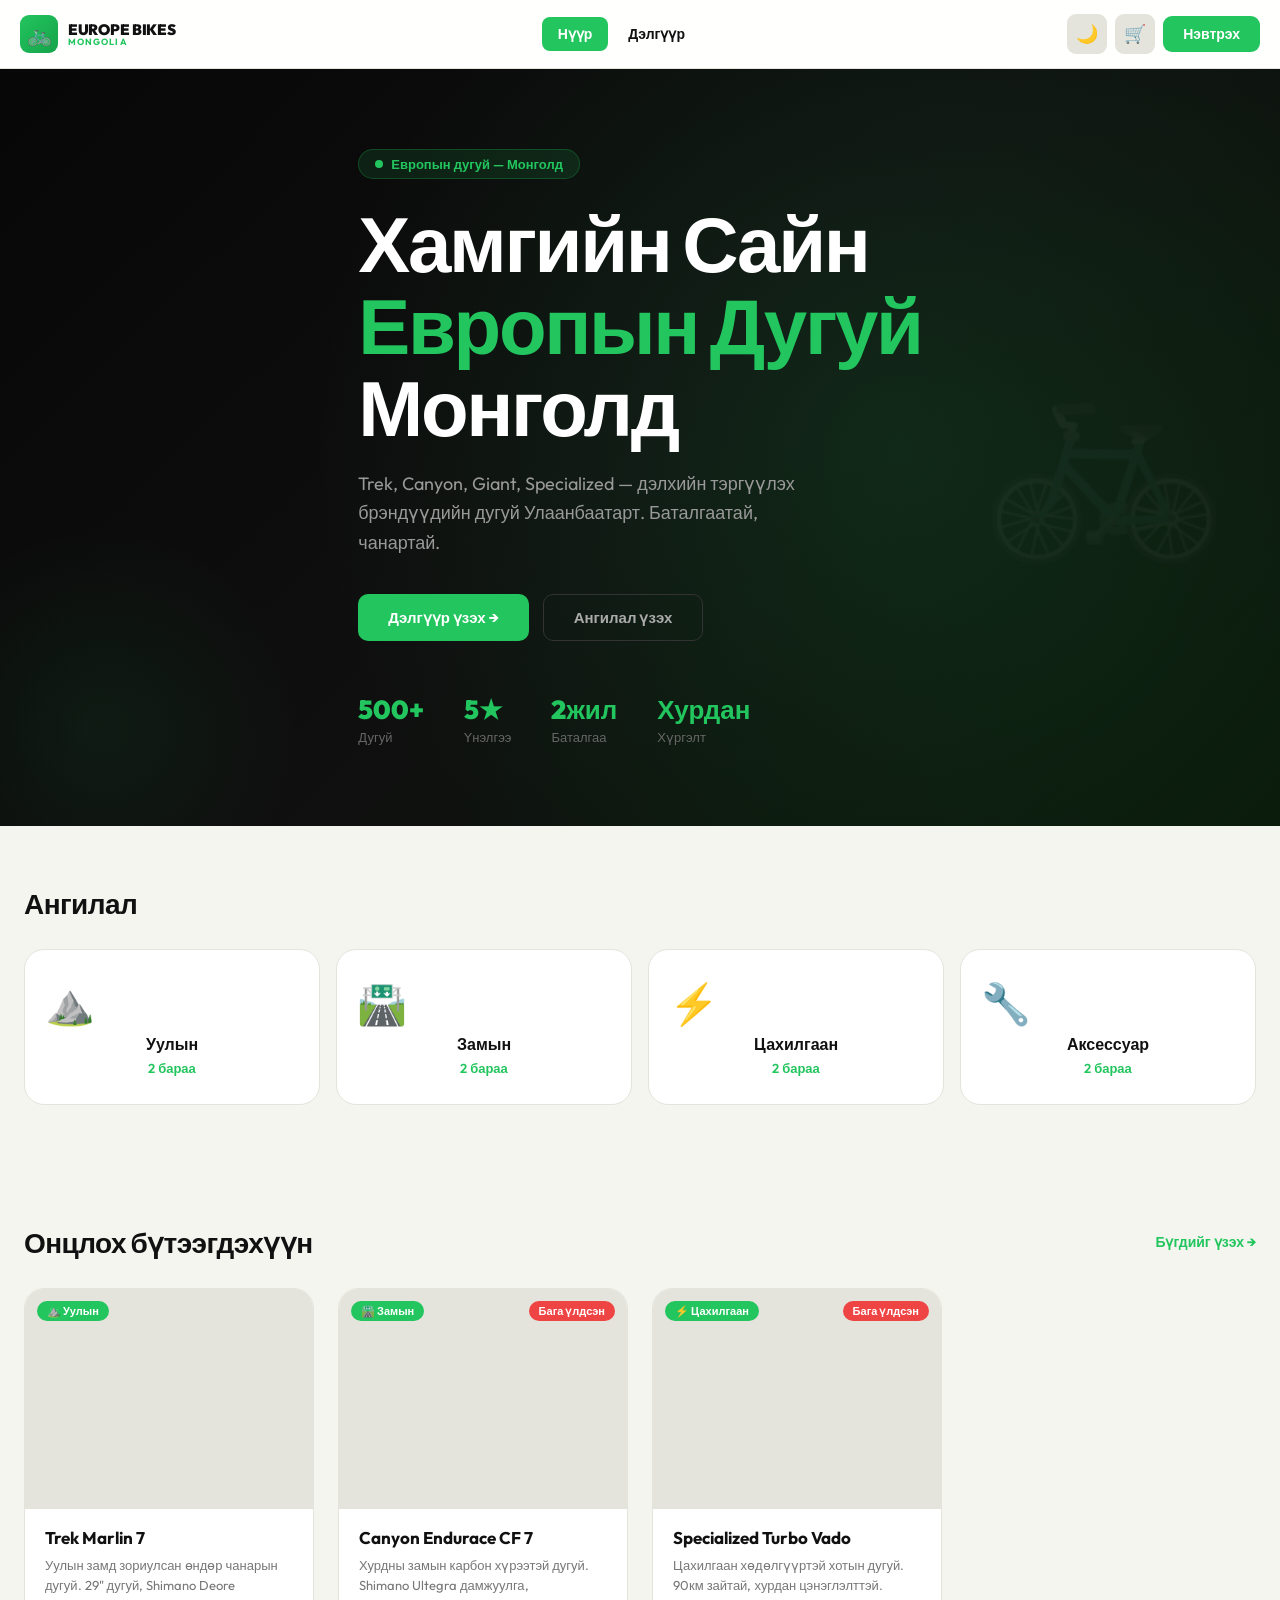
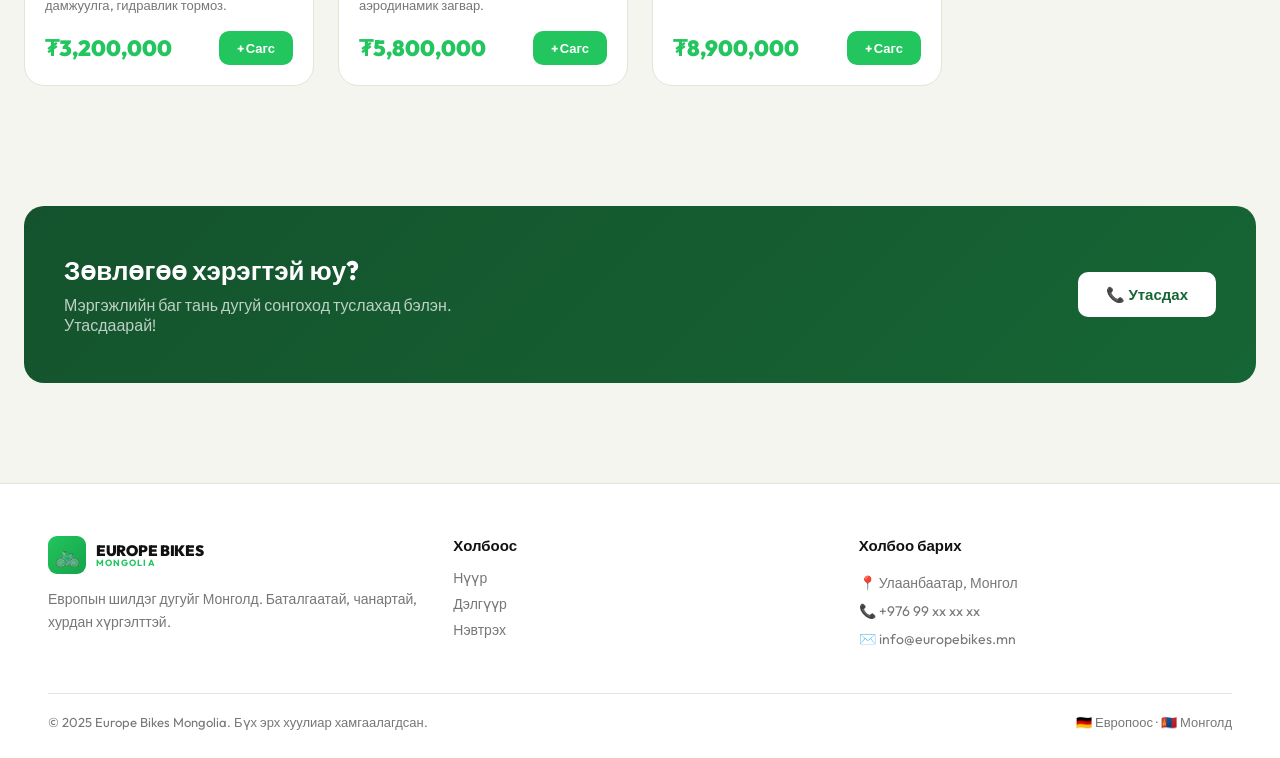
==== index.html @ f811ed90 "Update print statement from 'Hello' to 'Goodbye'" ====
<!DOCTYPE html>
<html lang="mn">
<head>
<meta charset="UTF-8"/>
<meta name="viewport" content="width=device-width,initial-scale=1.0"/>
<title>Europe Bikes Mongolia</title>
<link href="https://fonts.googleapis.com/css2?family=Outfit:wght@300;400;500;600;700;800;900&display=swap" rel="stylesheet"/>
<style>
*,*::before,*::after{box-sizing:border-box;margin:0;padding:0}
:root{--accent:#22c55e;--accent-dark:#16a34a;--accent-light:rgba(34,197,94,0.12);--danger:#ef4444;--warning:#f59e0b;--radius:12px;--radius-lg:20px;--shadow:0 4px 24px rgba(0,0,0,0.08);--shadow-lg:0 16px 48px rgba(0,0,0,0.14);--tr:0.25s ease}
body.light{--bg:#f5f5f0;--bg2:#ffffff;--border:#e4e4dc;--text:#111111;--muted:#777777;--nav:rgba(255,255,255,0.92)}
body.dark{--bg:#0a0a0a;--bg2:#141414;--border:#222222;--text:#f0f0f0;--muted:#666666;--nav:rgba(14,14,14,0.92)}
body{font-family:'Outfit','Segoe UI',sans-serif;background:var(--bg);color:var(--text);transition:background var(--tr),color var(--tr);min-height:100vh}
::-webkit-scrollbar{width:6px}::-webkit-scrollbar-thumb{background:var(--accent);border-radius:3px}
/* NOTIFICATION */
.notif{position:fixed;top:24px;right:24px;z-index:9999;padding:14px 24px;border-radius:10px;font-weight:600;font-size:15px;box-shadow:var(--shadow-lg);color:#fff;max-width:340px;animation:slideIn .3s ease}
.notif.ok{background:var(--accent)}.notif.err{background:var(--danger)}
.hidden{display:none!important}
@keyframes slideIn{from{transform:translateX(60px);opacity:0}to{transform:translateX(0);opacity:1}}
/* NAV */
nav{position:sticky;top:0;z-index:1000;background:var(--nav);border-bottom:1px solid var(--border);backdrop-filter:blur(12px)}
.nav-in{max-width:1280px;margin:0 auto;padding:0 20px;height:68px;display:flex;align-items:center;justify-content:space-between;gap:16px}
.logo{display:flex;align-items:center;gap:10px;cursor:pointer}
.logo-ic{width:38px;height:38px;background:linear-gradient(135deg,var(--accent),var(--accent-dark));border-radius:9px;font-size:20px;display:flex;align-items:center;justify-content:center}
.logo-tx{display:flex;flex-direction:column;line-height:1}
.logo-m{font-weight:900;font-size:15px;letter-spacing:-.02em}
.logo-s{font-size:9px;color:var(--accent);font-weight:700;letter-spacing:.12em}
.nav-links{display:flex;gap:4px}
.nbtn{padding:8px 16px;border-radius:8px;border:none;background:transparent;color:var(--text);font-weight:600;font-size:14px;cursor:pointer;transition:all var(--tr);font-family:inherit}
.nbtn:hover,.nbtn.on{background:var(--accent);color:#fff}
.nav-act{display:flex;align-items:center;gap:8px}
.ibtn{width:40px;height:40px;border-radius:9px;border:none;background:var(--border);cursor:pointer;font-size:18px;display:flex;align-items:center;justify-content:center;position:relative;transition:background var(--tr)}
.ibtn:hover{background:var(--accent-light)}
.cbadge{position:absolute;top:-5px;right:-5px;background:var(--accent);color:#fff;font-size:10px;font-weight:800;width:19px;height:19px;border-radius:50%;display:flex;align-items:center;justify-content:center}
.abtn{padding:9px 20px;border-radius:9px;border:none;background:var(--accent);color:#fff;font-weight:700;font-size:14px;cursor:pointer;transition:background var(--tr);font-family:inherit}
.abtn:hover{background:var(--accent-dark)}
.abtn.out{background:transparent;border:2px solid var(--accent);color:var(--accent)}
.abtn.out:hover{background:var(--accent);color:#fff}
.hbg{display:none;width:40px;height:40px;border-radius:9px;border:none;background:var(--border);font-size:20px;cursor:pointer;align-items:center;justify-content:center}
.mmenu{padding:12px 16px;border-top:1px solid var(--border);display:flex;flex-direction:column;gap:8px;background:var(--nav)}
.mmenu button{padding:13px 16px;border-radius:10px;border:none;background:var(--border);color:var(--text);font-weight:600;font-size:15px;cursor:pointer;text-align:left;font-family:inherit;transition:background var(--tr)}
.mmenu button:hover{background:var(--accent);color:#fff}
/* PAGES */
.page{display:none;animation:fadeUp .3s ease}.page.on{display:block}
@keyframes fadeUp{from{opacity:0;transform:translateY(8px)}to{opacity:1;transform:translateY(0)}}
/* HERO */
.hero{background:linear-gradient(135deg,#070707 0%,#0f0f0f 50%,#0a1a0a 100%);min-height:580px;display:flex;align-items:center;position:relative;overflow:hidden}
.hero-bg{position:absolute;inset:0;background:radial-gradient(circle at 70% 50%,rgba(34,197,94,.13) 0%,transparent 60%)}
.hero-glow{position:absolute;bottom:-100px;left:-100px;width:400px;height:400px;background:radial-gradient(circle,rgba(34,197,94,.08) 0%,transparent 70%);border-radius:50%}
.hero-bike{position:absolute;right:4%;top:50%;transform:translateY(-50%);font-size:200px;opacity:.05;user-select:none;pointer-events:none}
.hero-ct{max-width:1280px;margin:0 auto;padding:80px 24px;position:relative;z-index:1}
.hero-badge{display:inline-flex;align-items:center;gap:8px;background:rgba(34,197,94,.12);border:1px solid rgba(34,197,94,.25);border-radius:30px;padding:6px 16px;margin-bottom:24px;color:var(--accent);font-size:13px;font-weight:600}
.pdot{width:8px;height:8px;background:var(--accent);border-radius:50%;animation:pulse 2s infinite}
@keyframes pulse{0%,100%{opacity:1;transform:scale(1)}50%{opacity:.5;transform:scale(1.2)}}
.hero-h1{font-size:clamp(36px,7vw,78px);font-weight:900;color:#fff;line-height:1.05;margin-bottom:20px;letter-spacing:-.03em}
.ac{color:var(--accent)}
.hero-p{color:#999;font-size:18px;max-width:480px;margin-bottom:36px;line-height:1.65}
.hero-btns{display:flex;gap:14px;flex-wrap:wrap;margin-bottom:52px}
.hero-stats{display:flex;gap:40px;flex-wrap:wrap}
.st-n{display:block;color:var(--accent);font-size:26px;font-weight:900}
.st-l{color:#666;font-size:13px}
/* BUTTONS */
.btn{background:var(--accent);color:#fff;padding:13px 30px;border-radius:10px;border:none;font-weight:700;font-size:15px;cursor:pointer;transition:background var(--tr),transform .1s;font-family:inherit}
.btn:hover{background:var(--accent-dark);transform:scale(1.02)}
.btn-g{background:transparent;color:#aaa;padding:13px 30px;border-radius:10px;border:1px solid #333;font-weight:700;font-size:15px;cursor:pointer;transition:all var(--tr);font-family:inherit}
.btn-g:hover{border-color:var(--accent);color:var(--accent)}
.btn-w{background:#fff;color:#166534;padding:13px 28px;border-radius:10px;border:none;font-weight:700;font-size:15px;cursor:pointer;font-family:inherit}
.btn-o{background:transparent;color:var(--accent);padding:11px 24px;border-radius:10px;border:2px solid var(--accent);font-weight:700;font-size:14px;cursor:pointer;font-family:inherit;transition:all var(--tr)}
.btn-o:hover{background:var(--accent);color:#fff}
.btn-d{background:rgba(239,68,68,.1);color:var(--danger);padding:9px 16px;border-radius:8px;border:1px solid rgba(239,68,68,.3);font-weight:600;font-size:13px;cursor:pointer;font-family:inherit}
.btn-e{background:rgba(59,130,246,.1);color:#3b82f6;padding:9px 16px;border-radius:8px;border:1px solid rgba(59,130,246,.3);font-weight:600;font-size:13px;cursor:pointer;font-family:inherit}
.fw{width:100%}
.lbtn{background:none;border:none;color:var(--accent);font-weight:700;font-size:14px;cursor:pointer;font-family:inherit}
.back{background:none;border:none;color:var(--muted);font-size:14px;cursor:pointer;font-family:inherit;font-weight:500;margin-bottom:28px;display:flex;align-items:center;gap:6px}
.back:hover{color:var(--accent)}
/* LAYOUT */
.con{max-width:1280px;margin:0 auto;padding:0 24px}
.sec{padding:60px 0}
.sh{display:flex;align-items:center;justify-content:space-between;margin-bottom:28px}
.h2{font-size:28px;font-weight:800;letter-spacing:-.02em;margin-bottom:28px}
.ptitle{font-size:32px;font-weight:900;letter-spacing:-.02em;margin-bottom:6px}
.psub{color:var(--muted);margin-bottom:28px}
/* CATEGORY CARDS */
.cgrid{display:grid;grid-template-columns:repeat(auto-fit,minmax(170px,1fr));gap:16px}
.ccard{background:var(--bg2);border:1px solid var(--border);border-radius:var(--radius-lg);padding:28px 20px;text-align:center;cursor:pointer;transition:transform var(--tr),box-shadow var(--tr),border-color var(--tr);display:flex;flex-direction:column;gap:6px}
.ccard:hover{transform:translateY(-4px);box-shadow:var(--shadow-lg);border-color:var(--accent)}
.cic{font-size:40px}.cnm{font-weight:700;font-size:16px}.cct{color:var(--accent);font-size:13px;font-weight:600}
/* PRODUCT CARDS */
.pgrid{display:grid;grid-template-columns:repeat(auto-fill,minmax(280px,1fr));gap:24px}
.pcard{background:var(--bg2);border:1px solid var(--border);border-radius:var(--radius-lg);overflow:hidden;display:flex;flex-direction:column;transition:transform var(--tr),box-shadow var(--tr)}
.pcard:hover{transform:translateY(-4px);box-shadow:var(--shadow-lg)}
.pimg{position:relative;cursor:pointer}
.pimg img{width:100%;height:220px;object-fit:cover;display:block;background:var(--border)}
.ptag{position:absolute;top:12px;left:12px;background:var(--accent);color:#fff;padding:3px 10px;border-radius:20px;font-size:11px;font-weight:700}
.ptag-l{position:absolute;top:12px;right:12px;background:var(--danger);color:#fff;padding:3px 10px;border-radius:20px;font-size:11px;font-weight:700}
.pbody{padding:18px 20px 20px;flex:1;display:flex;flex-direction:column}
.pname{font-weight:700;font-size:17px;margin-bottom:6px;cursor:pointer;line-height:1.3}
.pname:hover{color:var(--accent)}
.pdesc{color:var(--muted);font-size:13px;line-height:1.55;flex:1;margin-bottom:16px}
.pfoot{display:flex;align-items:center;justify-content:space-between}
.pprice{font-size:22px;font-weight:900;color:var(--accent)}
/* ADMIN CARDS */
.acard{background:var(--bg2);border:1px solid var(--border);border-radius:var(--radius);overflow:hidden}
.acard img{width:100%;height:160px;object-fit:cover;background:var(--border)}
.acb{padding:14px 16px}
.acn{font-weight:700;margin-bottom:4px}
.acp{color:var(--accent);font-weight:800;font-size:18px;margin-bottom:6px}
.acs{font-size:13px;color:var(--muted);margin-bottom:14px}
.aca{display:flex;gap:8px}
/* PRODUCT DETAIL */
.pdetail{display:grid;grid-template-columns:1fr 1fr;gap:48px;align-items:start}
.pdi{width:100%;border-radius:var(--radius-lg);object-fit:cover;max-height:460px}
.pdt{display:inline-block;background:var(--accent);color:#fff;padding:3px 12px;border-radius:20px;font-size:12px;font-weight:700;margin-bottom:14px}
.pdh{font-size:34px;font-weight:900;letter-spacing:-.025em;line-height:1.1;margin-bottom:14px}
.pdd{color:var(--muted);line-height:1.7;font-size:16px;margin-bottom:24px}
.pdp{font-size:42px;font-weight:900;color:var(--accent);margin-bottom:24px}
.pmeta{background:var(--bg2);border:1px solid var(--border);border-radius:var(--radius);padding:16px;margin-bottom:24px}
.pmr{display:flex;justify-content:space-between;padding:6px 0;font-size:14px}
.pmr:not(:last-child){border-bottom:1px solid var(--border)}
.qctrl{display:flex;align-items:center;border:1px solid var(--border);background:var(--bg2);border-radius:10px;overflow:hidden}
.qbtn{width:44px;height:44px;border:none;background:transparent;color:var(--text);font-size:20px;font-weight:700;cursor:pointer;font-family:inherit}
.qbtn:hover{background:var(--accent-light)}
.qval{width:48px;text-align:center;font-weight:700;font-size:16px}
.dact{display:flex;gap:12px;align-items:center;margin-bottom:20px}
.dbadge{display:flex;gap:14px;flex-wrap:wrap;font-size:13px;color:var(--muted)}
/* SHOP FILTERS */
.sfilt{display:flex;flex-wrap:wrap;gap:12px;margin-bottom:28px;align-items:center}
.sbox{display:flex;align-items:center;gap:10px;background:var(--bg2);border:1px solid var(--border);border-radius:10px;padding:11px 16px;flex:1;min-width:220px}
.sbox input{border:none;outline:none;background:transparent;color:var(--text);font-size:15px;width:100%;font-family:inherit}
.cfilt{display:flex;gap:8px;flex-wrap:wrap}
.fbtn{padding:9px 16px;border-radius:10px;border:1px solid var(--border);background:var(--bg2);color:var(--text);font-weight:600;font-size:13px;cursor:pointer;transition:all var(--tr);white-space:nowrap;font-family:inherit}
.fbtn:hover,.fbtn.on{background:var(--accent);color:#fff;border-color:var(--accent)}
/* CART */
.clayout{display:grid;grid-template-columns:1fr 320px;gap:32px;align-items:start}
.citems{display:flex;flex-direction:column;gap:16px}
.citem{background:var(--bg2);border:1px solid var(--border);border-radius:var(--radius);padding:18px 20px;display:flex;align-items:center;gap:16px}
.citem img{width:82px;height:82px;border-radius:10px;object-fit:cover;background:var(--border)}
.cin{flex:1}
.cin-n{font-weight:700;font-size:16px;margin-bottom:4px}
.cin-p{color:var(--accent);font-weight:800;font-size:18px}
.cic{display:flex;align-items:center;gap:10px}
.qmini{display:flex;align-items:center;background:var(--bg);border:1px solid var(--border);border-radius:8px;overflow:hidden}
.qmini button{width:36px;height:36px;border:none;background:transparent;color:var(--text);font-size:16px;font-weight:700;cursor:pointer;font-family:inherit}
.qmini span{width:36px;text-align:center;font-weight:700;font-size:15px}
.rbtn{background:none;border:none;color:var(--danger);font-size:20px;cursor:pointer;padding:4px}
.csum{background:var(--bg2);border:1px solid var(--border);border-radius:var(--radius-lg);padding:24px;position:sticky;top:88px}
.csum h3{font-weight:800;font-size:18px;margin-bottom:18px}
.csi{display:flex;justify-content:space-between;margin-bottom:10px;font-size:14px;color:var(--muted)}
.csi span:last-child{color:var(--text);font-weight:600}
.ctot{display:flex;justify-content:space-between;font-weight:900;font-size:20px;border-top:1px solid var(--border);margin:16px 0;padding-top:16px}
.act{color:var(--accent)}
.hint{text-align:center;font-size:12px;color:var(--muted);margin-top:8px}
/* FORMS */
.fcard{background:var(--bg2);border:1px solid var(--border);border-radius:var(--radius-lg);padding:28px;margin-bottom:20px}
.fcard h3{font-weight:800;font-size:18px;margin-bottom:22px}
.fg{margin-bottom:16px}
.fg label{display:block;font-weight:600;font-size:13px;margin-bottom:7px}
.fg input,.fg select,.fg textarea{width:100%;padding:12px 16px;border-radius:10px;border:1px solid var(--border);background:var(--bg);color:var(--text);font-size:15px;outline:none;font-family:inherit;transition:border-color var(--tr)}
.fg input:focus,.fg select:focus,.fg textarea:focus{border-color:var(--accent)}
.fg textarea{resize:vertical}
.ckg label{display:flex;align-items:center;gap:10px;cursor:pointer;font-size:14px}
.ckg input[type=checkbox]{width:18px;height:18px;accent-color:var(--accent);cursor:pointer}
.payopts{display:flex;gap:12px}
.popt{flex:1;padding:14px;border-radius:10px;border:2px solid var(--border);background:transparent;color:var(--text);font-weight:600;font-size:14px;cursor:pointer;transition:all var(--tr);font-family:inherit}
.popt.on{border-color:var(--accent);background:var(--accent-light);color:var(--accent)}
/* AUTH */
.auth{max-width:440px;margin:60px auto;padding:0 24px}
.auth-c{background:var(--bg2);border:1px solid var(--border);border-radius:var(--radius-lg);padding:36px}
.auth-h{text-align:center;margin-bottom:28px}
.auth-h h2{font-size:26px;font-weight:800;margin-bottom:6px}
.auth-h p{color:var(--muted);font-size:14px}
.aswitch{text-align:center;margin-top:18px;font-size:14px;color:var(--muted)}
.aswitch button{color:var(--accent);font-weight:700;background:none;border:none;cursor:pointer;font-size:14px;font-family:inherit}
.ahint{margin-top:16px;padding:12px 14px;background:rgba(34,197,94,.08);border:1px solid rgba(34,197,94,.2);border-radius:10px;font-size:12px;color:var(--muted);line-height:1.6}
.ahint strong{color:var(--accent)}
/* SUCCESS */
.succ{text-align:center;padding:80px 24px}
.succ .si{font-size:72px;margin-bottom:20px}
.succ h2{font-size:28px;font-weight:800;margin-bottom:10px;color:var(--accent)}
.succ p{color:var(--muted);margin-bottom:28px}
/* EMPTY */
.emp{text-align:center;padding:80px 24px;color:var(--muted)}
.ei{font-size:64px;margin-bottom:16px}
.emp p{font-size:18px;font-weight:600;margin-bottom:20px}
/* BANNER */
.banner{background:linear-gradient(135deg,#14532d,#166534);border-radius:var(--radius-lg);padding:48px 40px;display:flex;align-items:center;justify-content:space-between;gap:24px;flex-wrap:wrap}
.banner h3{color:#fff;font-size:26px;font-weight:800;margin-bottom:8px}
.banner p{color:rgba(255,255,255,.72);max-width:400px}
/* ADMIN */
.adm-h{display:flex;align-items:flex-start;justify-content:space-between;gap:20px;margin-bottom:32px;flex-wrap:wrap}
.adm-s{display:flex;gap:16px}
.scard{background:var(--bg2);border:1px solid var(--border);border-radius:var(--radius);padding:16px 24px;text-align:center}
.scard .sn{display:block;font-size:28px;font-weight:900}
.scard .sl{font-size:12px;color:var(--muted);display:block;margin-top:2px}
.tabs{display:flex;gap:8px;margin-bottom:28px;flex-wrap:wrap}
.tbtn{padding:10px 20px;border-radius:10px;border:1px solid var(--border);background:var(--bg2);color:var(--text);font-weight:600;font-size:14px;cursor:pointer;transition:all var(--tr);font-family:inherit}
.tbtn:hover,.tbtn.on{background:var(--accent);color:#fff;border-color:var(--accent)}
.tab{display:none}.tab.on{display:block;animation:fadeUp .3s ease}
/* ORDERS */
.ocard{background:var(--bg2);border:1px solid var(--border);border-radius:var(--radius);padding:22px;margin-bottom:16px}
.oh{display:flex;justify-content:space-between;align-items:center;margin-bottom:10px;flex-wrap:wrap;gap:8px}
.oid{font-weight:700;font-size:15px}
.ost{background:rgba(34,197,94,.12);color:var(--accent);padding:3px 12px;border-radius:20px;font-size:12px;font-weight:700}
.om{color:var(--muted);font-size:13px;margin-bottom:10px}
.oi{font-size:14px;color:var(--muted);margin-bottom:4px}
.oto{margin-top:12px;font-weight:900;font-size:18px;color:var(--accent)}
/* FOOTER */
footer{background:var(--bg2);border-top:1px solid var(--border);padding:52px 24px 28px;margin-top:40px}
.fgrid{display:grid;grid-template-columns:repeat(auto-fit,minmax(190px,1fr));gap:32px;margin-bottom:40px}
.fdesc{color:var(--muted);font-size:14px;line-height:1.65}
footer h4{font-weight:700;margin-bottom:14px;font-size:15px}
.flinks{display:flex;flex-direction:column;gap:8px}
.flinks button{background:none;border:none;color:var(--muted);font-size:14px;cursor:pointer;text-align:left;font-family:inherit;padding:0}
.flinks button:hover{color:var(--accent)}
.fcon{color:var(--muted);font-size:14px;line-height:2}
.fbot{border-top:1px solid var(--border);padding-top:20px;display:flex;justify-content:space-between;align-items:center;flex-wrap:wrap;gap:10px}
.fbot p{color:var(--muted);font-size:13px}
/* RESPONSIVE */
@media(max-width:900px){.pdetail{grid-template-columns:1fr}.clayout{grid-template-columns:1fr}}
@media(max-width:768px){
  .nav-links{display:none}.hbg{display:flex}
  .hero{min-height:auto}.hero-ct{padding:60px 20px}
  .hero-h1{font-size:38px}.hero-bike{font-size:120px;opacity:.04}
  .banner{flex-direction:column;padding:32px 24px}
  .adm-h{flex-direction:column}.sec{padding:40px 0}.payopts{flex-direction:column}
}
@media(max-width:480px){
  .hero-stats{gap:24px}.pgrid{grid-template-columns:1fr}.cgrid{grid-template-columns:repeat(2,1fr)}
}
</style>
</head>
<body class="light">

<div id="notif" class="notif hidden"></div>

<!-- NAV -->
<nav>
  <div class="nav-in">
    <div class="logo" onclick="go('home')">
      <div class="logo-ic">🚲</div>
      <div class="logo-tx">
        <span class="logo-m">EUROPE BIKES</span>
        <span class="logo-s">MONGOLIA</span>
      </div>
    </div>
    <div class="nav-links" id="navLinks">
      <button class="nbtn on" data-p="home" onclick="go('home')">Нүүр</button>
      <button class="nbtn" data-p="shop" onclick="go('shop')">Дэлгүүр</button>
      <button class="nbtn hidden" id="adminNav" data-p="admin" onclick="go('admin')">⚙️ Админ</button>
    </div>
    <div class="nav-act">
      <button class="ibtn" id="darkBtn" onclick="toggleDark()" title="Харанхуй горим">🌙</button>
      <button class="ibtn" onclick="go('cart')">🛒<span class="cbadge hidden" id="cbadge">0</span></button>
      <button class="abtn" id="authBtn" onclick="go('login')">Нэвтрэх</button>
      <button class="hbg" id="hbg" onclick="toggleMenu()">☰</button>
    </div>
  </div>
  <div class="mmenu hidden" id="mmenu">
    <button onclick="go('home');closeMenu()">🏠 Нүүр</button>
    <button onclick="go('shop');closeMenu()">🚲 Дэлгүүр</button>
    <button onclick="go('cart');closeMenu()">🛒 Сагс</button>
    <button id="mAuthBtn" onclick="go('login');closeMenu()">🔑 Нэвтрэх</button>
    <button class="hidden" id="mAdminBtn" onclick="go('admin');closeMenu()">⚙️ Админ</button>
  </div>
</nav>

<!-- PAGES -->
<main>

<!-- HOME -->
<div id="p-home" class="page on">
  <section class="hero">
    <div class="hero-bg"></div><div class="hero-glow"></div>
    <div class="hero-bike">🚲</div>
    <div class="hero-ct">
      <div class="hero-badge"><span class="pdot"></span>Европын дугуй — Монголд</div>
      <h1 class="hero-h1">Хамгийн Сайн<br><span class="ac">Европын Дугуй</span><br>Монголд</h1>
      <p class="hero-p">Trek, Canyon, Giant, Specialized — дэлхийн тэргүүлэх брэндүүдийн дугуй Улаанбаатарт. Баталгаатай, чанартай.</p>
      <div class="hero-btns">
        <button class="btn" onclick="go('shop')">Дэлгүүр үзэх →</button>
        <button class="btn-g" onclick="document.getElementById('cats').scrollIntoView({behavior:'smooth'})">Ангилал үзэх</button>
      </div>
      <div class="hero-stats">
        <div><span class="st-n">500+</span><span class="st-l">Дугуй</span></div>
        <div><span class="st-n">5★</span><span class="st-l">Үнэлгээ</span></div>
        <div><span class="st-n">2жил</span><span class="st-l">Баталгаа</span></div>
        <div><span class="st-n">Хурдан</span><span class="st-l">Хүргэлт</span></div>
      </div>
    </div>
  </section>
  <section class="sec" id="cats">
    <div class="con">
      <h2 class="h2">Ангилал</h2>
      <div class="cgrid">
        <div class="ccard" onclick="filterGo('mountain')"><span class="cic">⛰️</span><span class="cnm">Уулын</span><span class="cct" id="c-mountain">0 бараа</span></div>
        <div class="ccard" onclick="filterGo('road')"><span class="cic">🛣️</span><span class="cnm">Замын</span><span class="cct" id="c-road">0 бараа</span></div>
        <div class="ccard" onclick="filterGo('ebike')"><span class="cic">⚡</span><span class="cnm">Цахилгаан</span><span class="cct" id="c-ebike">0 бараа</span></div>
        <div class="ccard" onclick="filterGo('accessories')"><span class="cic">🔧</span><span class="cnm">Аксессуар</span><span class="cct" id="c-accessories">0 бараа</span></div>
      </div>
    </div>
  </section>
  <section class="sec">
    <div class="con">
      <div class="sh"><h2 class="h2" style="margin:0">Онцлох бүтээгдэхүүн</h2><button class="lbtn" onclick="go('shop')">Бүгдийг үзэх →</button></div>
      <div class="pgrid" id="featGrid"></div>
    </div>
  </section>
  <section class="sec">
    <div class="con">
      <div class="banner">
        <div><h3>Зөвлөгөө хэрэгтэй юу?</h3><p>Мэргэжлийн баг тань дугуй сонгоход туслахад бэлэн. Утасдаарай!</p></div>
        <a href="tel:+97699999999"><button class="btn-w">📞 Утасдах</button></a>
      </div>
    </div>
  </section>
</div>

<!-- SHOP -->
<div id="p-shop" class="page">
  <div class="con" style="padding-top:40px">
    <h1 class="ptitle">Дэлгүүр</h1>
    <p class="psub" id="shopCnt"></p>
    <div class="sfilt">
      <div class="sbox"><span style="color:var(--muted)">🔍</span><input id="searchInp" type="text" placeholder="Хайх..." oninput="filterProds()"/></div>
      <div class="cfilt">
        <button class="fbtn on" data-c="all" onclick="setCat('all',this)">🚲 Бүгд</button>
        <button class="fbtn" data-c="mountain" onclick="setCat('mountain',this)">⛰️ Уулын</button>
        <button class="fbtn" data-c="road" onclick="setCat('road',this)">🛣️ Замын</button>
        <button class="fbtn" data-c="ebike" onclick="setCat('ebike',this)">⚡ Цахилгаан</button>
        <button class="fbtn" data-c="accessories" onclick="setCat('accessories',this)">🔧 Аксессуар</button>
      </div>
    </div>
    <div class="pgrid" id="shopGrid"></div>
    <div class="emp hidden" id="shopEmp"><div class="ei">🔍</div><p>Бүтээгдэхүүн олдсонгүй</p></div>
  </div>
</div>

<!-- PRODUCT DETAIL -->
<div id="p-product" class="page">
  <div class="con" style="padding-top:40px">
    <button class="back" onclick="go('shop')">← Буцах</button>
    <div id="prodDetail"></div>
  </div>
</div>

<!-- CART -->
<div id="p-cart" class="page">
  <div class="con" style="padding-top:40px">
    <h1 class="ptitle">Таны Сагс</h1>
    <div class="emp hidden" id="cartEmp"><div class="ei">🛒</div><p>Сагс хоосон байна</p><button class="btn" onclick="go('shop')">Дэлгүүр рүү очих</button></div>
    <div class="clayout hidden" id="cartCont">
      <div id="cartItems" class="citems"></div>
      <div class="csum">
        <h3>Нийт дүн</h3>
        <div id="cartSumItems"></div>
        <div class="ctot"><span>Нийт:</span><span class="act" id="cartTot"></span></div>
        <button class="btn fw" onclick="goCheckout()">Захиалга хийх →</button>
        <p class="hint" id="cartHint"></p>
      </div>
    </div>
  </div>
</div>

<!-- CHECKOUT -->
<div id="p-checkout" class="page">
  <div class="con" style="padding-top:40px;max-width:700px">
    <h1 class="ptitle">Захиалга хийх</h1>
    <p class="psub">Мэдээллийг зөв бөглөнө үү</p>
    <div class="succ hidden" id="coSucc"><div class="si">✅</div><h2>Захиалга амжилттай!</h2><p>Бид тантай 30 минутын дотор холбогдно.</p><button class="btn" onclick="go('home')">Нүүр хуудас руу очих</button></div>
    <div id="coForm">
      <div class="fcard">
        <h3>Хүлээн авагчийн мэдээлэл</h3>
        <div class="fg"><label>Нэр *</label><input id="coName" type="text" placeholder="Таны нэр"/></div>
        <div class="fg"><label>Утас *</label><input id="coPhone" type="tel" placeholder="99xxxxxx"/></div>
        <div class="fg"><label>Хаяг *</label><input id="coAddr" type="text" placeholder="Дүүрэг, хороо, байр..."/></div>
        <div class="fg"><label>Тэмдэглэл</label><textarea id="coNote" rows="3" placeholder="Нэмэлт мэдээлэл..."></textarea></div>
        <div class="fg"><label>Төлбөрийн хэлбэр</label>
          <div class="payopts">
            <button class="popt on" onclick="selPay('cash',this)">💵 Бэлэн мөнгө</button>
            <button class="popt" onclick="selPay('transfer',this)">🏦 Шилжүүлэг</button>
          </div>
        </div>
      </div>
      <div class="fcard"><h3>Захиалгын дүн</h3><div id="coItems"></div><div class="ctot" style="margin-top:12px"><span>Нийт:</span><span class="act" id="coTot"></span></div></div>
      <button class="btn fw" style="font-size:17px;padding:16px" onclick="submitOrder()">✓ Захиалга баталгаажуулах</button>
    </div>
  </div>
</div>

<!-- LOGIN -->
<div id="p-login" class="page">
  <div class="auth">
    <div class="auth-c">
      <div class="auth-h"><div style="font-size:52px;margin-bottom:14px">🔑</div><h2>Нэвтрэх</h2><p>Таны бүртгэлд нэвтрэх</p></div>
      <div class="fg"><label>Имэйл хаяг</label><input id="lgEmail" type="email" placeholder="email@example.mn"/></div>
      <div class="fg"><label>Нууц үг</label><input id="lgPass" type="password" placeholder="••••••••" onkeydown="if(event.key==='Enter')doLogin()"/></div>
      <button class="btn fw" onclick="doLogin()">Нэвтрэх</button>
      <p class="aswitch">Бүртгэл байхгүй юу? <button onclick="go('register')">Бүртгүүлэх</button></p>
      <div class="ahint"><strong>🛡️ Тест Админ:</strong> admin@europebikes.mn / admin123</div>
    </div>
  </div>
</div>

<!-- REGISTER -->
<div id="p-register" class="page">
  <div class="auth">
    <div class="auth-c">
      <div class="auth-h"><div style="font-size:52px;margin-bottom:14px">📝</div><h2>Бүртгүүлэх</h2><p>Шинэ бүртгэл үүсгэх</p></div>
      <div class="fg"><label>Нэр</label><input id="rgName" type="text" placeholder="Таны бүтэн нэр"/></div>
      <div class="fg"><label>Имэйл хаяг</label><input id="rgEmail" type="email" placeholder="email@example.mn"/></div>
      <div class="fg"><label>Нууц үг</label><input id="rgPass" type="password" placeholder="6+ тэмдэгт"/></div>
      <button class="btn fw" onclick="doRegister()">Бүртгүүлэх</button>
      <p class="aswitch">Бүртгэлтэй юу? <button onclick="go('login')">Нэвтрэх</button></p>
    </div>
  </div>
</div>

<!-- ORDERS -->
<div id="p-orders" class="page">
  <div class="con" style="padding-top:40px">
    <h1 class="ptitle">Захиалгууд</h1>
    <div id="orderList"></div>
  </div>
</div>

<!-- ADMIN -->
<div id="p-admin" class="page">
  <div class="con" style="padding-top:40px">
    <div class="adm-h">
      <div><h1 class="ptitle">⚙️ Админ Панель</h1><p class="psub" style="margin:0">Europe Bikes Mongolia</p></div>
      <div class="adm-s">
        <div class="scard"><span class="sn act" id="aPCnt">0</span><span class="sl">Нийт бараа</span></div>
        <div class="scard"><span class="sn act" id="aOCnt">0</span><span class="sl">Захиалга</span></div>
      </div>
    </div>
    <div class="tabs">
      <button class="tbtn on" onclick="setTab('list',this)">📦 Барааны жагсаалт</button>
      <button class="tbtn" id="addTabBtn" onclick="setTab('add',this)">➕ Нэмэх</button>
      <button class="tbtn" onclick="setTab('orders',this)">📋 Захиалгууд</button>
    </div>
    <div class="tab on" id="tab-list"><div class="pgrid" id="adminGrid"></div></div>
    <div class="tab" id="tab-add">
      <div class="fcard" style="max-width:600px">
        <h3 id="aFormTitle">Шинэ бараа нэмэх</h3>
        <input type="hidden" id="editId"/>
        <div class="fg"><label>Нэр *</label><input id="pName" type="text" placeholder="Trek Marlin 7"/></div>
        <div class="fg"><label>Үнэ (₮) *</label><input id="pPrice" type="number" placeholder="3200000"/></div>
        <div class="fg"><label>Үлдэгдэл</label><input id="pStock" type="number" placeholder="10"/></div>
        <div class="fg"><label>Ангилал</label>
          <select id="pCat">
            <option value="mountain">⛰️ Уулын</option>
            <option value="road">🛣️ Замын</option>
            <option value="ebike">⚡ Цахилгаан</option>
            <option value="accessories">🔧 Аксессуар</option>
          </select>
        </div>
        <div class="fg"><label>Зургийн URL</label><input id="pImg" type="url" placeholder="https://example.com/image.jpg"/></div>
        <div class="fg"><label>Тайлбар</label><textarea id="pDesc" rows="3" placeholder="Бүтээгдэхүүний тайлбар..."></textarea></div>
        <div class="fg ckg"><label><input type="checkbox" id="pFeat"/> Онцлох бараа болгох</label></div>
        <div style="display:flex;gap:12px">
          <button class="btn" onclick="saveProduct()" style="flex:1">💾 Хадгалах</button>
          <button class="btn-o" onclick="cancelEdit()" id="cancelBtn" style="flex:1;display:none">Цуцлах</button>
        </div>
      </div>
    </div>
    <div class="tab" id="tab-orders">
      <div id="adminOrders"></div>
      <div class="emp hidden" id="aOrdEmp"><div class="ei">📋</div><p>Захиалга байхгүй</p></div>
    </div>
  </div>
</div>

</main>

<!-- FOOTER -->
<footer>
  <div class="con">
    <div class="fgrid">
      <div>
        <div class="logo" style="margin-bottom:14px">
          <div class="logo-ic">🚲</div>
          <div class="logo-tx"><span class="logo-m">EUROPE BIKES</span><span class="logo-s">MONGOLIA</span></div>
        </div>
        <p class="fdesc">Европын шилдэг дугуйг Монголд. Баталгаатай, чанартай, хурдан хүргэлттэй.</p>
      </div>
      <div>
        <h4>Холбоос</h4>
        <div class="flinks">
          <button onclick="go('home')">Нүүр</button>
          <button onclick="go('shop')">Дэлгүүр</button>
          <button onclick="go('login')">Нэвтрэх</button>
        </div>
      </div>
      <div>
        <h4>Холбоо барих</h4>
        <p class="fcon">📍 Улаанбаатар, Монгол<br>📞 +976 99 xx xx xx<br>✉️ info@europebikes.mn</p>
      </div>
    </div>
    <div class="fbot">
      <p>© 2025 Europe Bikes Mongolia. Бүх эрх хуулиар хамгаалагдсан.</p>
      <p>🇩🇪 Европоос · 🇲🇳 Монголд</p>
    </div>
  </div>
</footer>

<script>
// ── DATA ──────────────────────────────────────────────────────
var SEED=[
  {id:1,name:"Trek Marlin 7",cat:"mountain",price:3200000,img:"https://images.unsplash.com/photo-1544191696-102dbdaeeaa0?w=600&q=80",desc:'Уулын замд зориулсан өндөр чанарын дугуй. 29" дугуй, Shimano Deore дамжуулга, гидравлик тормоз.',stock:5,feat:true},
  {id:2,name:"Canyon Endurace CF 7",cat:"road",price:5800000,img:"https://images.unsplash.com/photo-1485965120184-e220f721d03e?w=600&q=80",desc:"Хурдны замын карбон хүрээтэй дугуй. Shimano Ultegra дамжуулга, аэродинамик загвар.",stock:3,feat:true},
  {id:3,name:"Specialized Turbo Vado",cat:"ebike",price:8900000,img:"https://images.unsplash.com/photo-1558618666-fcd25c85cd64?w=600&q=80",desc:"Цахилгаан хөдөлгүүртэй хотын дугуй. 90км зайтай, хурдан цэнэглэлттэй.",stock:4,feat:true},
  {id:4,name:"Giro Aether MIPS Helmet",cat:"accessories",price:450000,img:"https://images.unsplash.com/photo-1616594266206-c5e3c7a657e3?w=600&q=80",desc:"MIPS технологитой аюулгүй дуулга. Хөнгөн жинтэй, агааржуулалттай.",stock:15,feat:false},
  {id:5,name:"Scott Scale 970",cat:"mountain",price:2800000,img:"https://images.unsplash.com/photo-1507035895480-2b3156c31fc8?w=600&q=80",desc:'Алюминий хүрээтэй уулын дугуй. 27.5" дугуй, найдвартай тормоз.',stock:7,feat:false},
  {id:6,name:"Shimano 105 Pedal Set",cat:"accessories",price:120000,img:"https://images.unsplash.com/photo-1571068316344-75bc76f77890?w=600&q=80",desc:"SPD-SL clipless педал. Мэргэжлийн дугуйчдад зориулсан.",stock:20,feat:false},
  {id:7,name:"Giant Defy Advanced",cat:"road",price:6500000,img:"https://images.unsplash.com/photo-1532298229144-0ec0c57515c7?w=600&q=80",desc:"Замын дугуй. Карбон хүрээ, Shimano Ultegra, эвтэйхэн байрлал.",stock:2,feat:false},
  {id:8,name:"Bosch E-Bike CX Pro",cat:"ebike",price:7200000,img:"https://images.unsplash.com/photo-1580933073521-dc49ac0d4e6a?w=600&q=80",desc:"Bosch CX хөдөлгүүр, 625Wh батарей. 120км зай, 4 туслалцааны горим.",stock:3,feat:false}
];
var CATS={mountain:"⛰️ Уулын",road:"🛣️ Замын",ebike:"⚡ Цахилгаан",accessories:"🔧 Аксессуар"};

// ── STATE ─────────────────────────────────────────────────────
var S={products:[],cart:[],orders:[],user:null,page:"home",shopCat:"all",shopQ:"",detProd:null,detQty:1,editId:null,pay:"cash",dark:false};

function save(){
  try{
    localStorage.setItem("ebm_p",JSON.stringify(S.products));
    localStorage.setItem("ebm_c",JSON.stringify(S.cart));
    localStorage.setItem("ebm_o",JSON.stringify(S.orders));
    localStorage.setItem("ebm_u",JSON.stringify(S.user));
    localStorage.setItem("ebm_d",S.dark?"1":"0");
  }catch(e){}
}
function load(){
  try{
    var p=localStorage.getItem("ebm_p"); S.products=p?JSON.parse(p):SEED.map(function(x){return Object.assign({},x)});
    var c=localStorage.getItem("ebm_c"); S.cart=c?JSON.parse(c):[];
    var o=localStorage.getItem("ebm_o"); S.orders=o?JSON.parse(o):[];
    var u=localStorage.getItem("ebm_u"); S.user=u?JSON.parse(u):null;
    S.dark=localStorage.getItem("ebm_d")==="1";
  }catch(e){S.products=SEED.map(function(x){return Object.assign({},x)});}
}

function fmt(n){return "₮"+Number(n).toLocaleString();}

// ── NOTIFY ────────────────────────────────────────────────────
function notify(msg,type){
  var el=document.getElementById("notif");
  el.textContent=(type==="err"?"✕ ":"✓ ")+msg;
  el.className="notif "+(type||"ok");
  el.classList.remove("hidden");
  clearTimeout(el._t);
  el._t=setTimeout(function(){el.classList.add("hidden");},3000);
}

// ── NAV ───────────────────────────────────────────────────────
function go(page){
  S.page=page;
  document.querySelectorAll(".page").forEach(function(p){p.classList.remove("on");});
  var el=document.getElementById("p-"+page);
  if(el) el.classList.add("on");
  window.scrollTo({top:0,behavior:"smooth"});
  render(page);
  updateNav();
  closeMenu();
}
function render(page){
  if(page==="home") renderHome();
  else if(page==="shop") renderShop();
  else if(page==="product") renderDetail();
  else if(page==="cart") renderCart();
  else if(page==="checkout") renderCheckout();
  else if(page==="orders") renderOrders();
  else if(page==="admin") renderAdmin();
}
function updateNav(){
  document.querySelectorAll(".nbtn").forEach(function(b){b.classList.toggle("on",b.dataset.p===S.page);});
  var btn=document.getElementById("authBtn");
  if(S.user){btn.textContent=S.user.name;btn.className="abtn out";btn.onclick=doLogout;}
  else{btn.textContent="Нэвтрэх";btn.className="abtn";btn.onclick=function(){go("login");};}
  var an=document.getElementById("adminNav");
  if(S.user&&S.user.isAdmin) an.classList.remove("hidden"); else an.classList.add("hidden");
  var ma=document.getElementById("mAdminBtn");
  if(S.user&&S.user.isAdmin) ma.classList.remove("hidden"); else ma.classList.add("hidden");
  var mab=document.getElementById("mAuthBtn");
  mab.textContent=S.user?"🚪 Гарах":"🔑 Нэвтрэх";
  mab.onclick=S.user?doLogout:function(){go("login");closeMenu();};
  var cnt=S.cart.reduce(function(s,i){return s+i.qty;},0);
  var badge=document.getElementById("cbadge");
  badge.textContent=cnt;
  badge.classList.toggle("hidden",cnt===0);
}

// ── DARK ──────────────────────────────────────────────────────
function toggleDark(){
  S.dark=!S.dark;
  document.body.className=S.dark?"dark":"light";
  document.getElementById("darkBtn").textContent=S.dark?"☀️":"🌙";
  save();
}
function toggleMenu(){document.getElementById("mmenu").classList.toggle("hidden");}
function closeMenu(){document.getElementById("mmenu").classList.add("hidden");}

// ── HOME ──────────────────────────────────────────────────────
function renderHome(){
  ["mountain","road","ebike","accessories"].forEach(function(c){
    var el=document.getElementById("c-"+c);
    if(el) el.textContent=S.products.filter(function(p){return p.cat===c;}).length+" бараа";
  });
  var g=document.getElementById("featGrid");
  if(g) g.innerHTML=S.products.filter(function(p){return p.feat;}).map(pCard).join("");
}

// ── PRODUCT CARD ──────────────────────────────────────────────
function pCard(p){
  var cl=CATS[p.cat]||p.cat;
  var low=p.stock<5;
  return '<div class="pcard">'
    +'<div class="pimg" onclick="openProd('+p.id+')">'
    +'<img src="'+p.img+'" alt="'+p.name+'" onerror="this.src=\'https://placehold.co/600x400/141414/22c55e?text=Bike\'" loading="lazy"/>'
    +'<span class="ptag">'+cl+'</span>'
    +(low?'<span class="ptag-l">Бага үлдсэн</span>':"")
    +'</div>'
    +'<div class="pbody">'
    +'<div class="pname" onclick="openProd('+p.id+')">'+p.name+'</div>'
    +'<div class="pdesc">'+p.desc+'</div>'
    +'<div class="pfoot"><span class="pprice">'+fmt(p.price)+'</span>'
    +'<button class="btn" style="padding:9px 18px;font-size:13px" onclick="addCart('+p.id+')">+ Сагс</button></div>'
    +'</div></div>';
}

// ── SHOP ──────────────────────────────────────────────────────
function renderShop(){
  var inp=document.getElementById("searchInp");
  if(inp) inp.value=S.shopQ;
  document.querySelectorAll(".fbtn").forEach(function(b){b.classList.toggle("on",b.dataset.c===S.shopCat);});
  renderShopGrid();
}
function renderShopGrid(){
  var f=S.products;
  if(S.shopCat!=="all") f=f.filter(function(p){return p.cat===S.shopCat;});
  if(S.shopQ){var q=S.shopQ.toLowerCase();f=f.filter(function(p){return p.name.toLowerCase().indexOf(q)>=0||p.desc.toLowerCase().indexOf(q)>=0;});}
  var g=document.getElementById("shopGrid"),emp=document.getElementById("shopEmp"),cnt=document.getElementById("shopCnt");
  if(cnt) cnt.textContent=f.length+" бүтээгдэхүүн олдлоо";
  if(f.length===0){g.innerHTML="";emp.classList.remove("hidden");}
  else{emp.classList.add("hidden");g.innerHTML=f.map(pCard).join("");}
}
function setCat(c,btn){
  S.shopCat=c;
  document.querySelectorAll(".fbtn").forEach(function(b){b.classList.remove("on");});
  btn.classList.add("on");
  renderShopGrid();
}
function filterProds(){S.shopQ=document.getElementById("searchInp").value;renderShopGrid();}
function filterGo(c){S.shopCat=c;S.shopQ="";go("shop");}

// ── DETAIL ────────────────────────────────────────────────────
function openProd(id){S.detProd=S.products.filter(function(p){return p.id===id;})[0];S.detQty=1;go("product");}
function renderDetail(){
  var p=S.detProd; if(!p) return;
  var cl=CATS[p.cat]||p.cat;
  document.getElementById("prodDetail").innerHTML=
    '<div class="pdetail">'
    +'<div><img class="pdi" src="'+p.img+'" alt="'+p.name+'" onerror="this.src=\'https://placehold.co/600x440/141414/22c55e?text=Bike\'"/></div>'
    +'<div>'
    +'<span class="pdt">'+cl+'</span>'
    +'<h1 class="pdh">'+p.name+'</h1>'
    +'<p class="pdd">'+p.desc+'</p>'
    +'<div class="pdp">'+fmt(p.price)+'</div>'
    +'<div class="pmeta">'
    +'<div class="pmr"><span style="color:var(--muted)">Үлдэгдэл:</span><span style="font-weight:700;color:'+(p.stock>5?'var(--accent)':'var(--warning)')+'">'+p.stock+' ширхэг</span></div>'
    +'<div class="pmr"><span style="color:var(--muted)">Ангилал:</span><span style="font-weight:600">'+cl+'</span></div>'
    +'<div class="pmr"><span style="color:var(--muted)">Баталгаа:</span><span style="font-weight:700">2 жил</span></div>'
    +'</div>'
    +'<div class="dact">'
    +'<div class="qctrl"><button class="qbtn" onclick="chgQty(-1)">−</button><span class="qval" id="dqv">'+S.detQty+'</span><button class="qbtn" onclick="chgQty(1)">+</button></div>'
    +'<button class="btn" style="flex:1;padding:13px;font-size:16px" onclick="addDetCart()">🛒 Сагсанд нэмэх</button>'
    +'</div>'
    +'<div class="dbadge"><span>✓ Баталгаатай бараа</span><span>✓ Хурдан хүргэлт</span><span>✓ Буцаалт боломжтой</span></div>'
    +'</div></div>';
}
function chgQty(d){S.detQty=Math.max(1,S.detQty+d);var e=document.getElementById("dqv");if(e)e.textContent=S.detQty;}
function addDetCart(){var p=S.detProd;if(!p)return;for(var i=0;i<S.detQty;i++)addCart(p.id);go("cart");}

// ── CART ──────────────────────────────────────────────────────
function addCart(id){
  var p=S.products.filter(function(x){return x.id===id;})[0]; if(!p) return;
  var ex=S.cart.filter(function(i){return i.id===id;})[0];
  if(ex) ex.qty++; else S.cart.push(Object.assign({},p,{qty:1}));
  save(); updateNav();
  notify(p.name+" сагсанд нэмэгдлээ!");
}
function remCart(id){S.cart=S.cart.filter(function(i){return i.id!==id;});save();updateNav();renderCart();}
function updQty(id,qty){
  if(qty<1){remCart(id);return;}
  var it=S.cart.filter(function(i){return i.id===id;})[0];
  if(it){it.qty=qty;save();updateNav();renderCart();}
}
function renderCart(){
  var emp=document.getElementById("cartEmp"),cont=document.getElementById("cartCont");
  if(S.cart.length===0){emp.classList.remove("hidden");cont.classList.add("hidden");return;}
  emp.classList.add("hidden");cont.classList.remove("hidden");
  var tot=S.cart.reduce(function(s,i){return s+i.price*i.qty;},0);
  document.getElementById("cartItems").innerHTML=S.cart.map(function(item){
    return '<div class="citem">'
      +'<img src="'+item.img+'" alt="'+item.name+'" onerror="this.src=\'https://placehold.co/82x82/141414/22c55e?text=🚲\'"/>'
      +'<div class="cin"><div class="cin-n">'+item.name+'</div><div class="cin-p">'+fmt(item.price)+'</div></div>'
      +'<div class="cic"><div class="qmini">'
      +'<button onclick="updQty('+item.id+','+(item.qty-1)+')">−</button>'
      +'<span>'+item.qty+'</span>'
      +'<button onclick="updQty('+item.id+','+(item.qty+1)+')">+</button>'
      +'</div><button class="rbtn" onclick="remCart('+item.id+')">✕</button></div>'
      +'</div>';
  }).join("");
  document.getElementById("cartSumItems").innerHTML=S.cart.map(function(i){
    return '<div class="csi"><span>'+i.name+' × '+i.qty+'</span><span>'+fmt(i.price*i.qty)+'</span></div>';
  }).join("");
  document.getElementById("cartTot").textContent=fmt(tot);
  var h=document.getElementById("cartHint");
  if(h) h.textContent=S.user?"":"Захиалга хийхэд нэвтрэх шаардлагатай";
}
function goCheckout(){if(!S.user){notify("Нэвтрэх шаардлагатай","err");go("login");return;}go("checkout");}

// ── CHECKOUT ──────────────────────────────────────────────────
function renderCheckout(){
  document.getElementById("coSucc").classList.add("hidden");
  document.getElementById("coForm").classList.remove("hidden");
  if(S.user) document.getElementById("coName").value=S.user.name||"";
  var tot=S.cart.reduce(function(s,i){return s+i.price*i.qty;},0);
  document.getElementById("coItems").innerHTML=S.cart.map(function(i){
    return '<div class="csi"><span style="color:var(--muted)">'+i.name+' × '+i.qty+'</span><span style="font-weight:600">'+fmt(i.price*i.qty)+'</span></div>';
  }).join("");
  document.getElementById("coTot").textContent=fmt(tot);
}
function selPay(m,btn){S.pay=m;document.querySelectorAll(".popt").forEach(function(b){b.classList.remove("on");});btn.classList.add("on");}
function submitOrder(){
  var nm=document.getElementById("coName").value.trim();
  var ph=document.getElementById("coPhone").value.trim();
  var ad=document.getElementById("coAddr").value.trim();
  var no=document.getElementById("coNote").value.trim();
  if(!nm||!ph||!ad){notify("Нэр, утас, хаягаа бөглөнө үү","err");return;}
  var tot=S.cart.reduce(function(s,i){return s+i.price*i.qty;},0);
  S.orders.unshift({id:Date.now(),items:S.cart.slice(),total:tot,name:nm,phone:ph,addr:ad,note:no,pay:S.pay,date:new Date().toLocaleString(),status:"Хүлээгдэж байна",uid:S.user?S.user.email:"guest"});
  S.cart=[];save();updateNav();
  document.getElementById("coSucc").classList.remove("hidden");
  document.getElementById("coForm").classList.add("hidden");
}

// ── AUTH ──────────────────────────────────────────────────────
function doLogin(){
  var em=document.getElementById("lgEmail").value.trim();
  var pw=document.getElementById("lgPass").value;
  if(!em||!pw){notify("Талбаруудаа бөглөнө үү","err");return;}
  if(em==="admin@europebikes.mn"&&pw==="admin123"){
    S.user={name:"Админ",email:em,isAdmin:true};save();updateNav();
    notify("Тавтай морилно уу, Админ!");go("admin");
  } else if(em&&pw.length>=4){
    S.user={name:em.split("@")[0],email:em,isAdmin:false};save();updateNav();
    notify("Амжилттай нэвтэрлээ!");go("home");
  } else {notify("Имэйл эсвэл нууц үг буруу","err");}
}
function doRegister(){
  var nm=document.getElementById("rgName").value.trim();
  var em=document.getElementById("rgEmail").value.trim();
  var pw=document.getElementById("rgPass").value;
  if(!nm||!em){notify("Нэр болон имэйлээ бөглөнө үү","err");return;}
  if(pw.length<6){notify("Нууц үг дор хаяж 6 тэмдэгт байна","err");return;}
  S.user={name:nm,email:em,isAdmin:false};save();updateNav();
  notify("Бүртгэл амжилттай үүслээ!");go("home");
}
function doLogout(){S.user=null;save();updateNav();notify("Амжилттай гарлаа!");go("home");}

// ── ORDERS ────────────────────────────────────────────────────
function renderOrders(){
  var my=S.user?S.orders.filter(function(o){return o.uid===S.user.email;}):[];
  var el=document.getElementById("orderList");
  if(my.length===0){el.innerHTML='<div class="emp"><div class="ei">📦</div><p>Захиалга байхгүй</p><button class="btn" onclick="go(\'shop\')">Дэлгүүр рүү очих</button></div>';return;}
  el.innerHTML=my.map(function(o){
    return '<div class="ocard"><div class="oh"><span class="oid">Захиалга #'+o.id+'</span><span class="ost">'+o.status+'</span></div>'
      +'<div class="om">'+o.date+' · '+o.name+' · '+o.phone+'</div>'
      +o.items.map(function(i){return '<div class="oi">• '+i.name+' × '+i.qty+' — '+fmt(i.price*i.qty)+'</div>';}).join("")
      +'<div class="oto">Нийт: '+fmt(o.total)+'</div></div>';
  }).join("");
}

// ── ADMIN ─────────────────────────────────────────────────────
function renderAdmin(){
  if(!S.user||!S.user.isAdmin){
    document.getElementById("p-admin").innerHTML='<div class="con" style="padding-top:80px;text-align:center"><div style="font-size:64px;margin-bottom:20px">🔒</div><h2 style="font-size:22px;font-weight:700;margin-bottom:16px">Зөвхөн Админ хандах боломжтой</h2><button class="btn" onclick="go(\'login\')">Нэвтрэх</button></div>';
    return;
  }
  document.getElementById("aPCnt").textContent=S.products.length;
  document.getElementById("aOCnt").textContent=S.orders.length;
  renderAdminGrid();
  renderAdminOrders();
}
function setTab(t,btn){
  document.querySelectorAll(".tbtn").forEach(function(b){b.classList.remove("on");});
  btn.classList.add("on");
  document.querySelectorAll(".tab").forEach(function(el){el.classList.remove("on");});
  document.getElementById("tab-"+t).classList.add("on");
}
function renderAdminGrid(){
  var g=document.getElementById("adminGrid"); if(!g) return;
  g.innerHTML=S.products.map(function(p){
    return '<div class="acard">'
      +'<img src="'+p.img+'" alt="'+p.name+'" onerror="this.src=\'https://placehold.co/280x160/141414/22c55e?text=Bike\'" loading="lazy"/>'
      +'<div class="acb"><div class="acn">'+p.name+'</div><div class="acp">'+fmt(p.price)+'</div>'
      +'<div class="acs">Үлдэгдэл: '+p.stock+' · '+(CATS[p.cat]||p.cat)+'</div>'
      +'<div class="aca"><button class="btn-e" onclick="startEdit('+p.id+')">✏️ Засах</button><button class="btn-d" onclick="delProd('+p.id+')">🗑️ Устгах</button></div>'
      +'</div></div>';
  }).join("");
}
function renderAdminOrders(){
  var el=document.getElementById("adminOrders"),emp=document.getElementById("aOrdEmp"); if(!el) return;
  if(S.orders.length===0){el.innerHTML="";if(emp)emp.classList.remove("hidden");return;}
  if(emp) emp.classList.add("hidden");
  el.innerHTML=S.orders.map(function(o){
    var opts=["Хүлээгдэж байна","Баталгаажсан","Бэлдэгдэж байна","Хүргэгдэж байна","Хүргэгдсэн","Цуцлагдсан"];
    return '<div class="ocard"><div class="oh"><span class="oid">Захиалга #'+o.id+'</span>'
      +'<select onchange="updOrdSt('+o.id+',this.value)" style="padding:4px 10px;border-radius:8px;border:1px solid var(--border);background:var(--bg2);color:var(--text);font-family:inherit;font-size:13px">'
      +opts.map(function(s){return '<option value="'+s+'"'+(o.status===s?' selected':'')+'>'+s+'</option>';}).join("")
      +'</select></div>'
      +'<div class="om">'+o.date+' · '+o.name+' · '+o.phone+' · '+o.addr+'</div>'
      +'<div class="om">Төлбөр: '+(o.pay==="cash"?"💵 Бэлэн мөнгө":"🏦 Шилжүүлэг")+'</div>'
      +o.items.map(function(i){return '<div class="oi">• '+i.name+' × '+i.qty+' — '+fmt(i.price*i.qty)+'</div>';}).join("")
      +'<div class="oto">Нийт: '+fmt(o.total)+'</div></div>';
  }).join("");
}
function updOrdSt(id,st){var o=S.orders.filter(function(x){return x.id===id;})[0];if(o){o.status=st;save();notify("Захиалгын төлөв шинэчлэгдлээ");}}
function startEdit(id){
  var p=S.products.filter(function(x){return x.id===id;})[0]; if(!p) return;
  S.editId=id;
  document.getElementById("editId").value=id;
  document.getElementById("pName").value=p.name;
  document.getElementById("pPrice").value=p.price;
  document.getElementById("pStock").value=p.stock;
  document.getElementById("pCat").value=p.cat;
  document.getElementById("pImg").value=p.img;
  document.getElementById("pDesc").value=p.desc;
  document.getElementById("pFeat").checked=p.feat;
  document.getElementById("aFormTitle").textContent="Бараа засах: "+p.name;
  document.getElementById("cancelBtn").style.display="block";
  setTab("add",document.getElementById("addTabBtn"));
  window.scrollTo({top:300,behavior:"smooth"});
}
function cancelEdit(){
  S.editId=null;
  ["editId","pName","pPrice","pStock","pImg","pDesc"].forEach(function(id){document.getElementById(id).value="";});
  document.getElementById("pFeat").checked=false;
  document.getElementById("aFormTitle").textContent="Шинэ бараа нэмэх";
  document.getElementById("cancelBtn").style.display="none";
  setTab("list",document.querySelectorAll(".tbtn")[0]);
}
function saveProduct(){
  var nm=document.getElementById("pName").value.trim();
  var pr=parseFloat(document.getElementById("pPrice").value);
  if(!nm||!pr){notify("Нэр болон үнэ заавал бөглөнө үү","err");return;}
  var d={name:nm,price:pr,stock:parseInt(document.getElementById("pStock").value)||10,cat:document.getElementById("pCat").value,img:document.getElementById("pImg").value.trim()||"https://placehold.co/600x400/141414/22c55e?text=Bike",desc:document.getElementById("pDesc").value.trim(),feat:document.getElementById("pFeat").checked};
  if(S.editId){
    var idx=-1;S.products.forEach(function(p,i){if(p.id===S.editId)idx=i;});
    if(idx>=0) S.products[idx]=Object.assign({},d,{id:S.editId});
    notify("Бараа амжилттай шинэчлэгдлээ!");
  } else {d.id=Date.now();S.products.push(d);notify("Шинэ бараа амжилттай нэмэгдлээ!");}
  save();cancelEdit();
  document.getElementById("aPCnt").textContent=S.products.length;
  renderAdminGrid();
}
function delProd(id){
  if(!confirm("Энэ барааг устгах уу?")) return;
  S.products=S.products.filter(function(p){return p.id!==id;});
  save();notify("Бараа устгагдлаа");
  document.getElementById("aPCnt").textContent=S.products.length;
  renderAdminGrid();
}

// ── INIT ──────────────────────────────────────────────────────
load();
document.body.className=S.dark?"dark":"light";
document.getElementById("darkBtn").textContent=S.dark?"☀️":"🌙";
updateNav();
go("home");
</script>
</body>
</html>
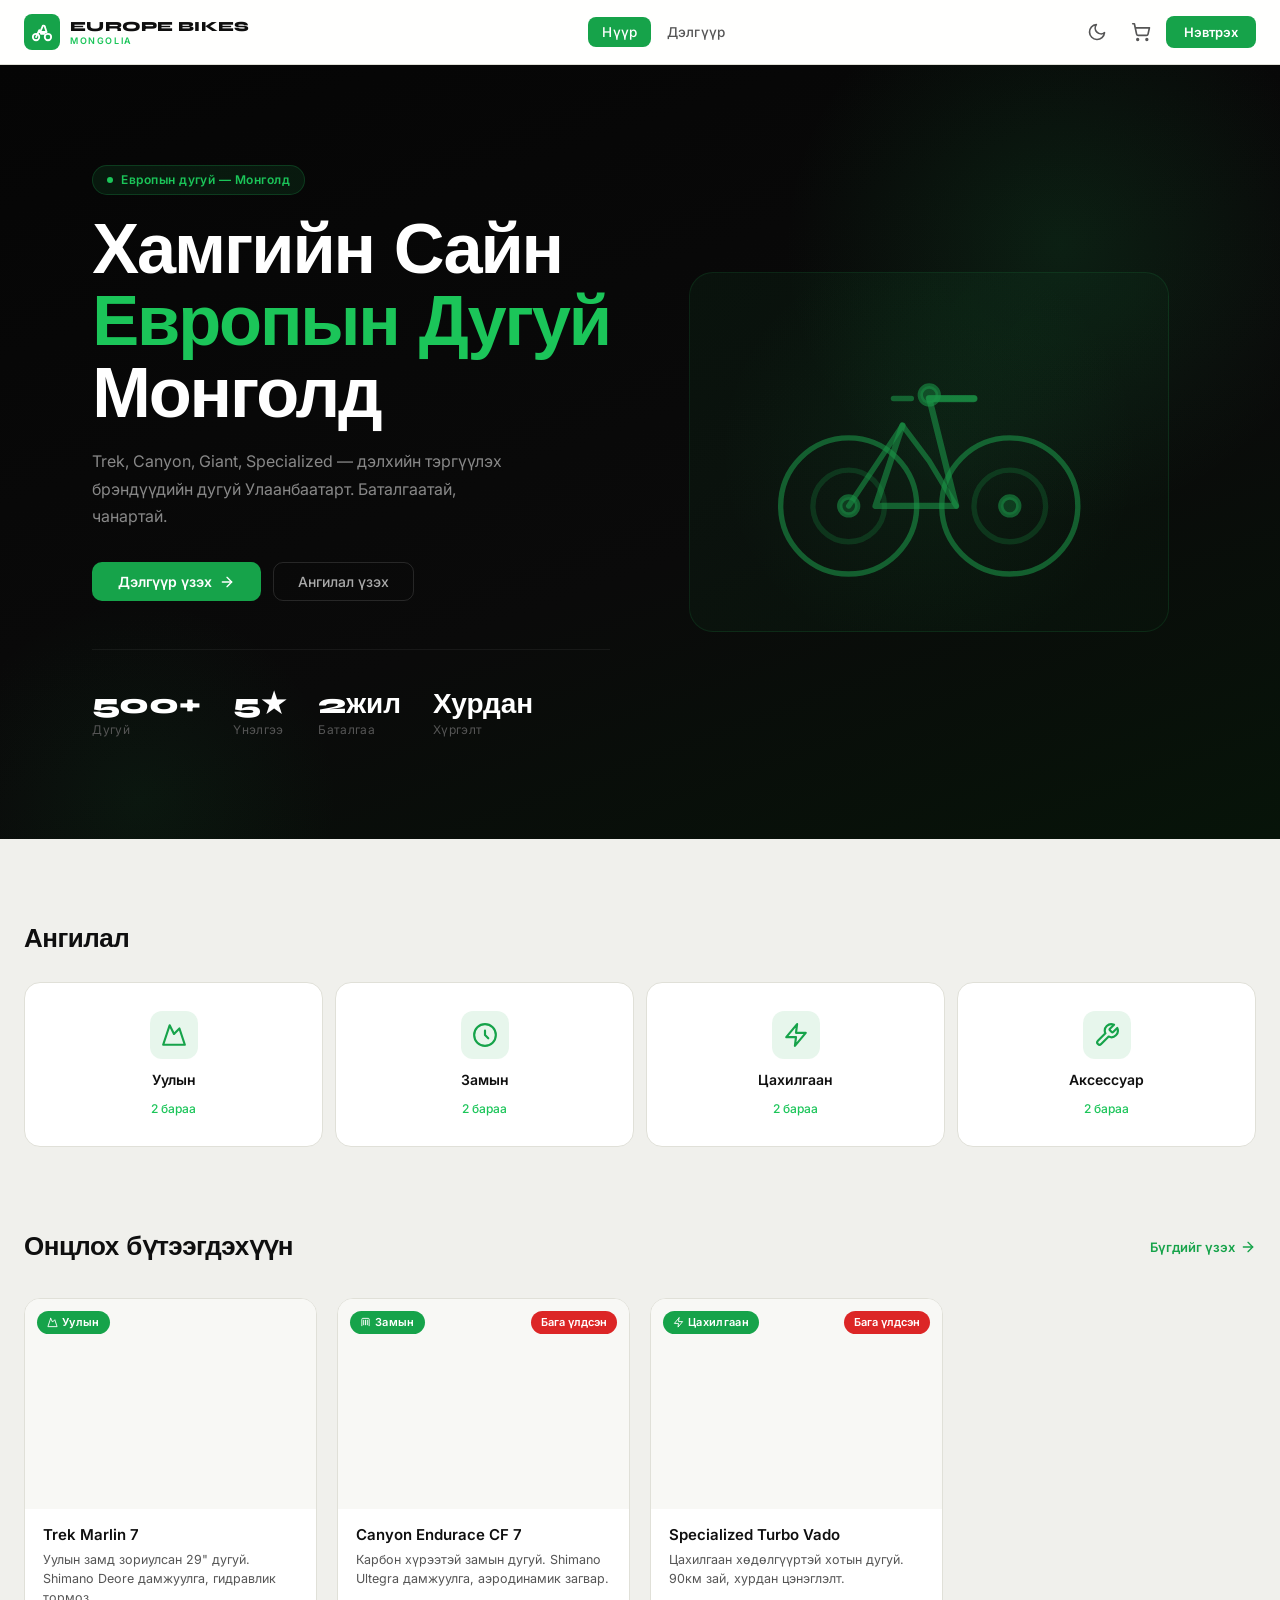
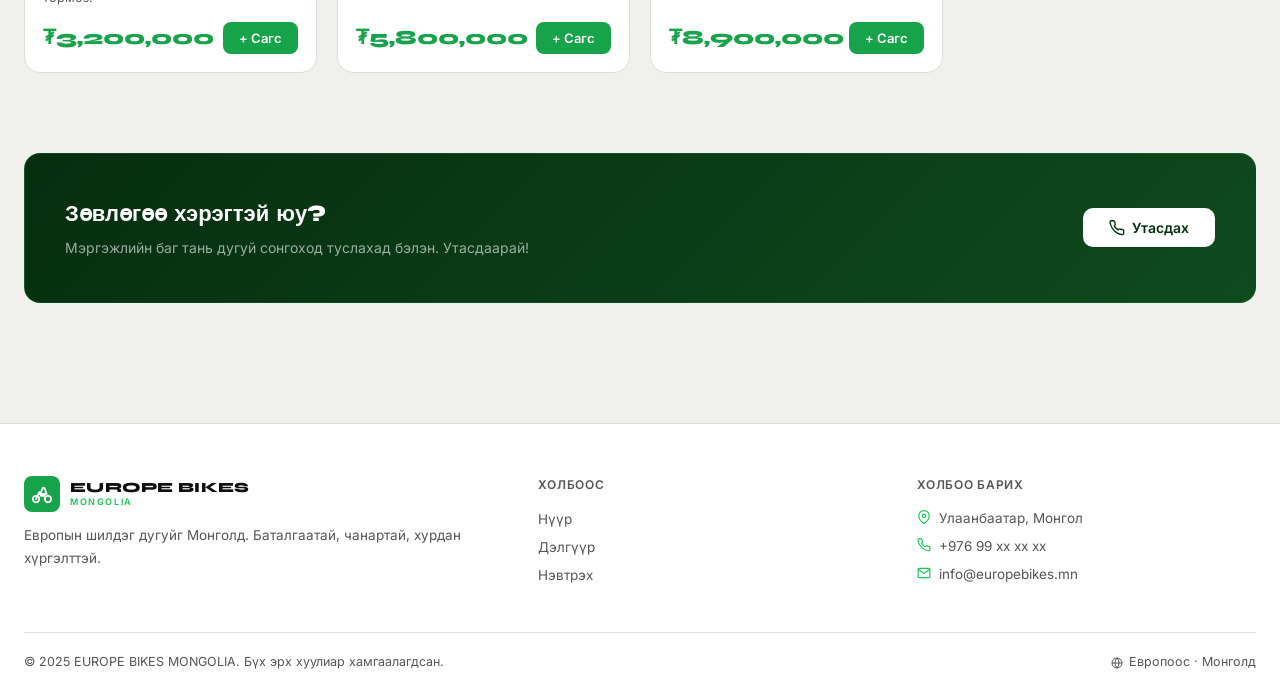
==== commit 317b625c: "Create index.html" ====
--- a/index.html
+++ b/index.html
@@ -3,597 +3,966 @@
 <head>
 <meta charset="UTF-8"/>
 <meta name="viewport" content="width=device-width,initial-scale=1.0"/>
-<title>Europe Bikes Mongolia</title>
-<link href="https://fonts.googleapis.com/css2?family=Outfit:wght@300;400;500;600;700;800;900&display=swap" rel="stylesheet"/>
+<title id="siteTitle">Europe Bikes Mongolia</title>
+<link href="https://fonts.googleapis.com/css2?family=Syne:wght@400;500;600;700;800&family=Inter:wght@300;400;500;600&display=swap" rel="stylesheet"/>
 <style>
 *,*::before,*::after{box-sizing:border-box;margin:0;padding:0}
-:root{--accent:#22c55e;--accent-dark:#16a34a;--accent-light:rgba(34,197,94,0.12);--danger:#ef4444;--warning:#f59e0b;--radius:12px;--radius-lg:20px;--shadow:0 4px 24px rgba(0,0,0,0.08);--shadow-lg:0 16px 48px rgba(0,0,0,0.14);--tr:0.25s ease}
-body.light{--bg:#f5f5f0;--bg2:#ffffff;--border:#e4e4dc;--text:#111111;--muted:#777777;--nav:rgba(255,255,255,0.92)}
-body.dark{--bg:#0a0a0a;--bg2:#141414;--border:#222222;--text:#f0f0f0;--muted:#666666;--nav:rgba(14,14,14,0.92)}
-body{font-family:'Outfit','Segoe UI',sans-serif;background:var(--bg);color:var(--text);transition:background var(--tr),color var(--tr);min-height:100vh}
-::-webkit-scrollbar{width:6px}::-webkit-scrollbar-thumb{background:var(--accent);border-radius:3px}
-/* NOTIFICATION */
-.notif{position:fixed;top:24px;right:24px;z-index:9999;padding:14px 24px;border-radius:10px;font-weight:600;font-size:15px;box-shadow:var(--shadow-lg);color:#fff;max-width:340px;animation:slideIn .3s ease}
+:root{
+  --accent:#16a34a;--accent2:#22c55e;--accent-light:rgba(34,197,94,0.1);
+  --danger:#dc2626;--warn:#d97706;
+  --r:10px;--r2:16px;--r3:24px;
+  --sh:0 1px 3px rgba(0,0,0,.08),0 4px 16px rgba(0,0,0,.06);
+  --sh2:0 8px 32px rgba(0,0,0,.12);
+  --tr:.2s ease;
+}
+body.light{--bg:#f0f0ec;--bg2:#ffffff;--bg3:#f8f8f5;--bd:#e0e0d8;--tx:#0f0f0f;--tx2:#555;--nav:rgba(255,255,255,0.95)}
+body.dark{--bg:#0c0c0c;--bg2:#161616;--bg3:#1c1c1c;--bd:#2a2a2a;--tx:#ededed;--tx2:#888;--nav:rgba(12,12,12,0.95)}
+body{font-family:'Inter','Segoe UI',sans-serif;background:var(--bg);color:var(--tx);transition:background .3s,color .3s;min-height:100vh;line-height:1.5}
+::-webkit-scrollbar{width:5px}::-webkit-scrollbar-thumb{background:var(--accent2);border-radius:3px}
+
+/* ── ICONS (inline SVG helper) ── */
+.icon{width:20px;height:20px;flex-shrink:0;stroke:currentColor;fill:none;stroke-width:1.8;stroke-linecap:round;stroke-linejoin:round}
+.icon-sm{width:16px;height:16px;stroke-width:2}
+.icon-lg{width:24px;height:24px}
+.icon-fill{fill:currentColor;stroke:none}
+
+/* ── NOTIFY ── */
+.notif{position:fixed;top:20px;right:20px;z-index:9999;display:flex;align-items:center;gap:10px;padding:14px 20px;border-radius:var(--r2);font-weight:600;font-size:14px;box-shadow:var(--sh2);color:#fff;max-width:340px;animation:slideIn .25s ease;font-family:'Inter',sans-serif}
 .notif.ok{background:var(--accent)}.notif.err{background:var(--danger)}
 .hidden{display:none!important}
-@keyframes slideIn{from{transform:translateX(60px);opacity:0}to{transform:translateX(0);opacity:1}}
-/* NAV */
-nav{position:sticky;top:0;z-index:1000;background:var(--nav);border-bottom:1px solid var(--border);backdrop-filter:blur(12px)}
-.nav-in{max-width:1280px;margin:0 auto;padding:0 20px;height:68px;display:flex;align-items:center;justify-content:space-between;gap:16px}
-.logo{display:flex;align-items:center;gap:10px;cursor:pointer}
-.logo-ic{width:38px;height:38px;background:linear-gradient(135deg,var(--accent),var(--accent-dark));border-radius:9px;font-size:20px;display:flex;align-items:center;justify-content:center}
-.logo-tx{display:flex;flex-direction:column;line-height:1}
-.logo-m{font-weight:900;font-size:15px;letter-spacing:-.02em}
-.logo-s{font-size:9px;color:var(--accent);font-weight:700;letter-spacing:.12em}
-.nav-links{display:flex;gap:4px}
-.nbtn{padding:8px 16px;border-radius:8px;border:none;background:transparent;color:var(--text);font-weight:600;font-size:14px;cursor:pointer;transition:all var(--tr);font-family:inherit}
-.nbtn:hover,.nbtn.on{background:var(--accent);color:#fff}
-.nav-act{display:flex;align-items:center;gap:8px}
-.ibtn{width:40px;height:40px;border-radius:9px;border:none;background:var(--border);cursor:pointer;font-size:18px;display:flex;align-items:center;justify-content:center;position:relative;transition:background var(--tr)}
-.ibtn:hover{background:var(--accent-light)}
-.cbadge{position:absolute;top:-5px;right:-5px;background:var(--accent);color:#fff;font-size:10px;font-weight:800;width:19px;height:19px;border-radius:50%;display:flex;align-items:center;justify-content:center}
-.abtn{padding:9px 20px;border-radius:9px;border:none;background:var(--accent);color:#fff;font-weight:700;font-size:14px;cursor:pointer;transition:background var(--tr);font-family:inherit}
-.abtn:hover{background:var(--accent-dark)}
-.abtn.out{background:transparent;border:2px solid var(--accent);color:var(--accent)}
-.abtn.out:hover{background:var(--accent);color:#fff}
-.hbg{display:none;width:40px;height:40px;border-radius:9px;border:none;background:var(--border);font-size:20px;cursor:pointer;align-items:center;justify-content:center}
-.mmenu{padding:12px 16px;border-top:1px solid var(--border);display:flex;flex-direction:column;gap:8px;background:var(--nav)}
-.mmenu button{padding:13px 16px;border-radius:10px;border:none;background:var(--border);color:var(--text);font-weight:600;font-size:15px;cursor:pointer;text-align:left;font-family:inherit;transition:background var(--tr)}
-.mmenu button:hover{background:var(--accent);color:#fff}
-/* PAGES */
-.page{display:none;animation:fadeUp .3s ease}.page.on{display:block}
-@keyframes fadeUp{from{opacity:0;transform:translateY(8px)}to{opacity:1;transform:translateY(0)}}
-/* HERO */
-.hero{background:linear-gradient(135deg,#070707 0%,#0f0f0f 50%,#0a1a0a 100%);min-height:580px;display:flex;align-items:center;position:relative;overflow:hidden}
-.hero-bg{position:absolute;inset:0;background:radial-gradient(circle at 70% 50%,rgba(34,197,94,.13) 0%,transparent 60%)}
-.hero-glow{position:absolute;bottom:-100px;left:-100px;width:400px;height:400px;background:radial-gradient(circle,rgba(34,197,94,.08) 0%,transparent 70%);border-radius:50%}
-.hero-bike{position:absolute;right:4%;top:50%;transform:translateY(-50%);font-size:200px;opacity:.05;user-select:none;pointer-events:none}
-.hero-ct{max-width:1280px;margin:0 auto;padding:80px 24px;position:relative;z-index:1}
-.hero-badge{display:inline-flex;align-items:center;gap:8px;background:rgba(34,197,94,.12);border:1px solid rgba(34,197,94,.25);border-radius:30px;padding:6px 16px;margin-bottom:24px;color:var(--accent);font-size:13px;font-weight:600}
-.pdot{width:8px;height:8px;background:var(--accent);border-radius:50%;animation:pulse 2s infinite}
-@keyframes pulse{0%,100%{opacity:1;transform:scale(1)}50%{opacity:.5;transform:scale(1.2)}}
-.hero-h1{font-size:clamp(36px,7vw,78px);font-weight:900;color:#fff;line-height:1.05;margin-bottom:20px;letter-spacing:-.03em}
-.ac{color:var(--accent)}
-.hero-p{color:#999;font-size:18px;max-width:480px;margin-bottom:36px;line-height:1.65}
-.hero-btns{display:flex;gap:14px;flex-wrap:wrap;margin-bottom:52px}
-.hero-stats{display:flex;gap:40px;flex-wrap:wrap}
-.st-n{display:block;color:var(--accent);font-size:26px;font-weight:900}
-.st-l{color:#666;font-size:13px}
-/* BUTTONS */
-.btn{background:var(--accent);color:#fff;padding:13px 30px;border-radius:10px;border:none;font-weight:700;font-size:15px;cursor:pointer;transition:background var(--tr),transform .1s;font-family:inherit}
-.btn:hover{background:var(--accent-dark);transform:scale(1.02)}
-.btn-g{background:transparent;color:#aaa;padding:13px 30px;border-radius:10px;border:1px solid #333;font-weight:700;font-size:15px;cursor:pointer;transition:all var(--tr);font-family:inherit}
-.btn-g:hover{border-color:var(--accent);color:var(--accent)}
-.btn-w{background:#fff;color:#166534;padding:13px 28px;border-radius:10px;border:none;font-weight:700;font-size:15px;cursor:pointer;font-family:inherit}
-.btn-o{background:transparent;color:var(--accent);padding:11px 24px;border-radius:10px;border:2px solid var(--accent);font-weight:700;font-size:14px;cursor:pointer;font-family:inherit;transition:all var(--tr)}
-.btn-o:hover{background:var(--accent);color:#fff}
-.btn-d{background:rgba(239,68,68,.1);color:var(--danger);padding:9px 16px;border-radius:8px;border:1px solid rgba(239,68,68,.3);font-weight:600;font-size:13px;cursor:pointer;font-family:inherit}
-.btn-e{background:rgba(59,130,246,.1);color:#3b82f6;padding:9px 16px;border-radius:8px;border:1px solid rgba(59,130,246,.3);font-weight:600;font-size:13px;cursor:pointer;font-family:inherit}
+@keyframes slideIn{from{transform:translateX(80px);opacity:0}to{transform:translateX(0);opacity:1}}
+
+/* ── NAV ── */
+nav{position:sticky;top:0;z-index:1000;background:var(--nav);border-bottom:1px solid var(--bd);backdrop-filter:blur(16px);-webkit-backdrop-filter:blur(16px)}
+.nav-in{max-width:1320px;margin:0 auto;padding:0 24px;height:64px;display:flex;align-items:center;justify-content:space-between;gap:12px}
+.logo{display:flex;align-items:center;gap:10px;cursor:pointer;text-decoration:none}
+.logo-mark{width:36px;height:36px;border-radius:8px;background:var(--accent);display:flex;align-items:center;justify-content:center;flex-shrink:0}
+.logo-mark svg{width:22px;height:22px;fill:none;stroke:#fff;stroke-width:2;stroke-linecap:round;stroke-linejoin:round}
+.logo-text{display:flex;flex-direction:column;gap:0}
+.logo-main{font-family:'Syne',sans-serif;font-weight:800;font-size:14px;letter-spacing:.02em;line-height:1;color:var(--tx)}
+.logo-sub{font-size:9px;font-weight:600;letter-spacing:.18em;color:var(--accent2);line-height:1;margin-top:2px}
+.nav-links{display:flex;gap:2px}
+.nbtn{padding:7px 14px;border-radius:8px;border:none;background:transparent;color:var(--tx2);font-weight:500;font-size:13.5px;cursor:pointer;transition:all var(--tr);font-family:'Inter',sans-serif;letter-spacing:.01em}
+.nbtn:hover{background:var(--bg3);color:var(--tx)}
+.nbtn.on{background:var(--accent);color:#fff}
+.nav-act{display:flex;align-items:center;gap:6px}
+.ibtn{width:38px;height:38px;border-radius:8px;border:none;background:transparent;cursor:pointer;display:flex;align-items:center;justify-content:center;color:var(--tx2);transition:all var(--tr);position:relative}
+.ibtn:hover{background:var(--bg3);color:var(--tx)}
+.cbadge{position:absolute;top:-3px;right:-3px;background:var(--accent);color:#fff;font-size:9px;font-weight:800;width:17px;height:17px;border-radius:50%;display:flex;align-items:center;justify-content:center;font-family:'Inter',sans-serif}
+.abtn{padding:8px 18px;border-radius:8px;border:none;background:var(--accent);color:#fff;font-weight:600;font-size:13px;cursor:pointer;transition:background var(--tr);font-family:'Inter',sans-serif}
+.abtn:hover{background:var(--accent)}
+.abtn.out{background:transparent;border:1.5px solid var(--bd);color:var(--tx);font-weight:500}
+.abtn.out:hover{border-color:var(--accent);color:var(--accent)}
+.hbg{display:none;width:38px;height:38px;border-radius:8px;border:none;background:transparent;cursor:pointer;align-items:center;justify-content:center;color:var(--tx2)}
+.hbg:hover{background:var(--bg3)}
+.mmenu{padding:10px 16px 16px;border-top:1px solid var(--bd);display:flex;flex-direction:column;gap:4px;background:var(--nav)}
+.mmenu button{padding:11px 14px;border-radius:var(--r);border:none;background:transparent;color:var(--tx);font-weight:500;font-size:14px;cursor:pointer;text-align:left;font-family:'Inter',sans-serif;transition:background var(--tr);display:flex;align-items:center;gap:10px}
+.mmenu button:hover{background:var(--bg3)}
+
+/* ── PAGES ── */
+.page{display:none;animation:fadeUp .25s ease}.page.on{display:block}
+@keyframes fadeUp{from{opacity:0;transform:translateY(6px)}to{opacity:1;transform:translateY(0)}}
+
+/* ── HERO ── */
+.hero{background:linear-gradient(160deg,#050505 0%,#0a0a0a 60%,#071409 100%);min-height:560px;display:flex;align-items:center;position:relative;overflow:hidden}
+.hero-blob1{position:absolute;top:-120px;right:-80px;width:600px;height:600px;background:radial-gradient(circle,rgba(34,197,94,.12) 0%,transparent 65%);pointer-events:none}
+.hero-blob2{position:absolute;bottom:-160px;left:-60px;width:400px;height:400px;background:radial-gradient(circle,rgba(22,163,74,.08) 0%,transparent 70%);pointer-events:none}
+.hero-ct{max-width:1320px;margin:0 auto;padding:100px 24px;position:relative;z-index:1;display:grid;grid-template-columns:1fr 1fr;align-items:center;gap:60px}
+.hero-badge{display:inline-flex;align-items:center;gap:8px;background:rgba(34,197,94,.1);border:1px solid rgba(34,197,94,.2);border-radius:100px;padding:5px 14px;margin-bottom:20px;color:var(--accent2);font-size:12px;font-weight:600;letter-spacing:.04em}
+.pdot{width:6px;height:6px;background:var(--accent2);border-radius:50%;animation:pulse 2s infinite;flex-shrink:0}
+@keyframes pulse{0%,100%{opacity:1}50%{opacity:.4}}
+.hero-h1{font-family:'Syne',sans-serif;font-size:clamp(38px,5.5vw,72px);font-weight:800;color:#fff;line-height:1.02;margin-bottom:18px;letter-spacing:-.03em}
+.hero-h1 em{color:var(--accent2);font-style:normal}
+.hero-p{color:#888;font-size:16px;max-width:440px;margin-bottom:32px;line-height:1.7;font-weight:400}
+.hero-btns{display:flex;gap:12px;flex-wrap:wrap;margin-bottom:48px}
+.hero-stats{display:flex;gap:32px;flex-wrap:wrap;padding-top:40px;border-top:1px solid rgba(255,255,255,.06)}
+.hero-stat-n{font-family:'Syne',sans-serif;font-size:28px;font-weight:800;color:#fff;line-height:1}
+.hero-stat-l{font-size:12px;color:#555;margin-top:3px;letter-spacing:.03em}
+.hero-visual{display:flex;align-items:center;justify-content:center;position:relative}
+.hero-bike-wrap{width:100%;max-width:480px;aspect-ratio:4/3;background:linear-gradient(135deg,rgba(34,197,94,.06),rgba(34,197,94,.02));border:1px solid rgba(34,197,94,.12);border-radius:var(--r3);display:flex;align-items:center;justify-content:center;position:relative;overflow:hidden}
+.hero-bike-wrap::before{content:'';position:absolute;inset:0;background:radial-gradient(circle at 50% 50%,rgba(34,197,94,.08) 0%,transparent 70%)}
+.hero-bike-svg{width:75%;height:75%;opacity:.7}
+
+/* ── LAYOUT ── */
+.con{max-width:1320px;margin:0 auto;padding:0 24px}
+.sec{padding:80px 0}
+.sec-sm{padding:48px 0}
+.sh{display:flex;align-items:center;justify-content:space-between;margin-bottom:32px}
+.h2{font-family:'Syne',sans-serif;font-size:26px;font-weight:800;letter-spacing:-.02em}
+.ptitle{font-family:'Syne',sans-serif;font-size:28px;font-weight:800;letter-spacing:-.02em;margin-bottom:4px}
+.psub{color:var(--tx2);margin-bottom:28px;font-size:14px}
+
+/* ── BUTTONS ── */
+.btn{background:var(--accent);color:#fff;padding:11px 26px;border-radius:var(--r);border:none;font-weight:600;font-size:14px;cursor:pointer;transition:all var(--tr);font-family:'Inter',sans-serif;display:inline-flex;align-items:center;gap:7px}
+.btn:hover{background:#15803d;transform:translateY(-1px)}
+.btn-out{background:transparent;color:var(--tx);padding:10px 24px;border-radius:var(--r);border:1.5px solid var(--bd);font-weight:500;font-size:14px;cursor:pointer;transition:all var(--tr);font-family:'Inter',sans-serif;display:inline-flex;align-items:center;gap:7px}
+.btn-out:hover{border-color:var(--accent);color:var(--accent)}
+.btn-sm{padding:8px 16px;font-size:13px;border-radius:8px}
+.btn-ghost{background:transparent;color:#aaa;padding:10px 24px;border-radius:var(--r);border:1px solid rgba(255,255,255,.12);font-weight:500;font-size:14px;cursor:pointer;transition:all var(--tr);font-family:'Inter',sans-serif}
+.btn-ghost:hover{border-color:rgba(34,197,94,.4);color:var(--accent2)}
+.btn-danger{background:rgba(220,38,38,.08);color:var(--danger);padding:8px 14px;border-radius:8px;border:1px solid rgba(220,38,38,.2);font-weight:600;font-size:12.5px;cursor:pointer;font-family:'Inter',sans-serif;display:inline-flex;align-items:center;gap:6px;transition:all var(--tr)}
+.btn-danger:hover{background:rgba(220,38,38,.15)}
+.btn-edit{background:rgba(59,130,246,.08);color:#3b82f6;padding:8px 14px;border-radius:8px;border:1px solid rgba(59,130,246,.2);font-weight:600;font-size:12.5px;cursor:pointer;font-family:'Inter',sans-serif;display:inline-flex;align-items:center;gap:6px;transition:all var(--tr)}
+.btn-edit:hover{background:rgba(59,130,246,.15)}
 .fw{width:100%}
-.lbtn{background:none;border:none;color:var(--accent);font-weight:700;font-size:14px;cursor:pointer;font-family:inherit}
-.back{background:none;border:none;color:var(--muted);font-size:14px;cursor:pointer;font-family:inherit;font-weight:500;margin-bottom:28px;display:flex;align-items:center;gap:6px}
-.back:hover{color:var(--accent)}
-/* LAYOUT */
-.con{max-width:1280px;margin:0 auto;padding:0 24px}
-.sec{padding:60px 0}
-.sh{display:flex;align-items:center;justify-content:space-between;margin-bottom:28px}
-.h2{font-size:28px;font-weight:800;letter-spacing:-.02em;margin-bottom:28px}
-.ptitle{font-size:32px;font-weight:900;letter-spacing:-.02em;margin-bottom:6px}
-.psub{color:var(--muted);margin-bottom:28px}
-/* CATEGORY CARDS */
-.cgrid{display:grid;grid-template-columns:repeat(auto-fit,minmax(170px,1fr));gap:16px}
-.ccard{background:var(--bg2);border:1px solid var(--border);border-radius:var(--radius-lg);padding:28px 20px;text-align:center;cursor:pointer;transition:transform var(--tr),box-shadow var(--tr),border-color var(--tr);display:flex;flex-direction:column;gap:6px}
-.ccard:hover{transform:translateY(-4px);box-shadow:var(--shadow-lg);border-color:var(--accent)}
-.cic{font-size:40px}.cnm{font-weight:700;font-size:16px}.cct{color:var(--accent);font-size:13px;font-weight:600}
-/* PRODUCT CARDS */
-.pgrid{display:grid;grid-template-columns:repeat(auto-fill,minmax(280px,1fr));gap:24px}
-.pcard{background:var(--bg2);border:1px solid var(--border);border-radius:var(--radius-lg);overflow:hidden;display:flex;flex-direction:column;transition:transform var(--tr),box-shadow var(--tr)}
-.pcard:hover{transform:translateY(-4px);box-shadow:var(--shadow-lg)}
-.pimg{position:relative;cursor:pointer}
-.pimg img{width:100%;height:220px;object-fit:cover;display:block;background:var(--border)}
-.ptag{position:absolute;top:12px;left:12px;background:var(--accent);color:#fff;padding:3px 10px;border-radius:20px;font-size:11px;font-weight:700}
-.ptag-l{position:absolute;top:12px;right:12px;background:var(--danger);color:#fff;padding:3px 10px;border-radius:20px;font-size:11px;font-weight:700}
-.pbody{padding:18px 20px 20px;flex:1;display:flex;flex-direction:column}
-.pname{font-weight:700;font-size:17px;margin-bottom:6px;cursor:pointer;line-height:1.3}
-.pname:hover{color:var(--accent)}
-.pdesc{color:var(--muted);font-size:13px;line-height:1.55;flex:1;margin-bottom:16px}
+.lbtn{background:none;border:none;color:var(--accent);font-weight:600;font-size:13px;cursor:pointer;font-family:'Inter',sans-serif;display:inline-flex;align-items:center;gap:5px}
+.back{background:none;border:none;color:var(--tx2);font-size:13.5px;cursor:pointer;font-family:'Inter',sans-serif;font-weight:500;margin-bottom:28px;display:flex;align-items:center;gap:6px;transition:color var(--tr)}
+.back:hover{color:var(--tx)}
+
+/* ── CAT CARDS ── */
+.cgrid{display:grid;grid-template-columns:repeat(auto-fit,minmax(160px,1fr));gap:12px}
+.ccard{background:var(--bg2);border:1px solid var(--bd);border-radius:var(--r2);padding:28px 20px;text-align:center;cursor:pointer;transition:all var(--tr);display:flex;flex-direction:column;align-items:center;gap:10px}
+.ccard:hover{border-color:var(--accent2);transform:translateY(-2px);box-shadow:var(--sh2)}
+.ccard-ic{width:48px;height:48px;background:var(--accent-light);border-radius:12px;display:flex;align-items:center;justify-content:center;color:var(--accent)}
+.ccard-ic svg{width:26px;height:26px}
+.ccard-nm{font-weight:600;font-size:14px}
+.ccard-ct{color:var(--accent2);font-size:12px;font-weight:500}
+
+/* ── PRODUCT CARDS ── */
+.pgrid{display:grid;grid-template-columns:repeat(auto-fill,minmax(270px,1fr));gap:20px}
+.pcard{background:var(--bg2);border:1px solid var(--bd);border-radius:var(--r2);overflow:hidden;display:flex;flex-direction:column;transition:all var(--tr);cursor:pointer}
+.pcard:hover{border-color:rgba(34,197,94,.3);transform:translateY(-3px);box-shadow:var(--sh2)}
+.pimg-w{position:relative;overflow:hidden}
+.pimg-w img{width:100%;height:210px;object-fit:cover;display:block;background:var(--bg3);transition:transform .4s ease}
+.pcard:hover .pimg-w img{transform:scale(1.04)}
+.ptag{position:absolute;top:12px;left:12px;background:var(--accent);color:#fff;padding:3px 10px;border-radius:100px;font-size:11px;font-weight:600;letter-spacing:.03em;display:flex;align-items:center;gap:4px}
+.ptag-low{position:absolute;top:12px;right:12px;background:var(--danger);color:#fff;padding:3px 10px;border-radius:100px;font-size:11px;font-weight:600}
+.pbody{padding:16px 18px 18px;flex:1;display:flex;flex-direction:column}
+.pname{font-weight:600;font-size:15px;margin-bottom:5px;line-height:1.3;color:var(--tx)}
+.pdesc{color:var(--tx2);font-size:12.5px;line-height:1.55;flex:1;margin-bottom:14px}
 .pfoot{display:flex;align-items:center;justify-content:space-between}
-.pprice{font-size:22px;font-weight:900;color:var(--accent)}
-/* ADMIN CARDS */
-.acard{background:var(--bg2);border:1px solid var(--border);border-radius:var(--radius);overflow:hidden}
-.acard img{width:100%;height:160px;object-fit:cover;background:var(--border)}
-.acb{padding:14px 16px}
-.acn{font-weight:700;margin-bottom:4px}
-.acp{color:var(--accent);font-weight:800;font-size:18px;margin-bottom:6px}
-.acs{font-size:13px;color:var(--muted);margin-bottom:14px}
-.aca{display:flex;gap:8px}
-/* PRODUCT DETAIL */
-.pdetail{display:grid;grid-template-columns:1fr 1fr;gap:48px;align-items:start}
-.pdi{width:100%;border-radius:var(--radius-lg);object-fit:cover;max-height:460px}
-.pdt{display:inline-block;background:var(--accent);color:#fff;padding:3px 12px;border-radius:20px;font-size:12px;font-weight:700;margin-bottom:14px}
-.pdh{font-size:34px;font-weight:900;letter-spacing:-.025em;line-height:1.1;margin-bottom:14px}
-.pdd{color:var(--muted);line-height:1.7;font-size:16px;margin-bottom:24px}
-.pdp{font-size:42px;font-weight:900;color:var(--accent);margin-bottom:24px}
-.pmeta{background:var(--bg2);border:1px solid var(--border);border-radius:var(--radius);padding:16px;margin-bottom:24px}
-.pmr{display:flex;justify-content:space-between;padding:6px 0;font-size:14px}
-.pmr:not(:last-child){border-bottom:1px solid var(--border)}
-.qctrl{display:flex;align-items:center;border:1px solid var(--border);background:var(--bg2);border-radius:10px;overflow:hidden}
-.qbtn{width:44px;height:44px;border:none;background:transparent;color:var(--text);font-size:20px;font-weight:700;cursor:pointer;font-family:inherit}
-.qbtn:hover{background:var(--accent-light)}
-.qval{width:48px;text-align:center;font-weight:700;font-size:16px}
-.dact{display:flex;gap:12px;align-items:center;margin-bottom:20px}
-.dbadge{display:flex;gap:14px;flex-wrap:wrap;font-size:13px;color:var(--muted)}
-/* SHOP FILTERS */
-.sfilt{display:flex;flex-wrap:wrap;gap:12px;margin-bottom:28px;align-items:center}
-.sbox{display:flex;align-items:center;gap:10px;background:var(--bg2);border:1px solid var(--border);border-radius:10px;padding:11px 16px;flex:1;min-width:220px}
-.sbox input{border:none;outline:none;background:transparent;color:var(--text);font-size:15px;width:100%;font-family:inherit}
-.cfilt{display:flex;gap:8px;flex-wrap:wrap}
-.fbtn{padding:9px 16px;border-radius:10px;border:1px solid var(--border);background:var(--bg2);color:var(--text);font-weight:600;font-size:13px;cursor:pointer;transition:all var(--tr);white-space:nowrap;font-family:inherit}
-.fbtn:hover,.fbtn.on{background:var(--accent);color:#fff;border-color:var(--accent)}
-/* CART */
-.clayout{display:grid;grid-template-columns:1fr 320px;gap:32px;align-items:start}
-.citems{display:flex;flex-direction:column;gap:16px}
-.citem{background:var(--bg2);border:1px solid var(--border);border-radius:var(--radius);padding:18px 20px;display:flex;align-items:center;gap:16px}
-.citem img{width:82px;height:82px;border-radius:10px;object-fit:cover;background:var(--border)}
-.cin{flex:1}
-.cin-n{font-weight:700;font-size:16px;margin-bottom:4px}
-.cin-p{color:var(--accent);font-weight:800;font-size:18px}
-.cic{display:flex;align-items:center;gap:10px}
-.qmini{display:flex;align-items:center;background:var(--bg);border:1px solid var(--border);border-radius:8px;overflow:hidden}
-.qmini button{width:36px;height:36px;border:none;background:transparent;color:var(--text);font-size:16px;font-weight:700;cursor:pointer;font-family:inherit}
-.qmini span{width:36px;text-align:center;font-weight:700;font-size:15px}
-.rbtn{background:none;border:none;color:var(--danger);font-size:20px;cursor:pointer;padding:4px}
-.csum{background:var(--bg2);border:1px solid var(--border);border-radius:var(--radius-lg);padding:24px;position:sticky;top:88px}
-.csum h3{font-weight:800;font-size:18px;margin-bottom:18px}
-.csi{display:flex;justify-content:space-between;margin-bottom:10px;font-size:14px;color:var(--muted)}
-.csi span:last-child{color:var(--text);font-weight:600}
-.ctot{display:flex;justify-content:space-between;font-weight:900;font-size:20px;border-top:1px solid var(--border);margin:16px 0;padding-top:16px}
+.pprice{font-family:'Syne',sans-serif;font-size:20px;font-weight:800;color:var(--accent)}
+
+/* ── PRODUCT DETAIL ── */
+.pdetail{display:grid;grid-template-columns:1fr 1fr;gap:52px;align-items:start}
+.pdetail-img{width:100%;border-radius:var(--r2);object-fit:cover;max-height:460px;border:1px solid var(--bd)}
+.pdetail-tag{display:inline-flex;align-items:center;gap:5px;background:var(--accent-light);color:var(--accent);padding:4px 12px;border-radius:100px;font-size:11px;font-weight:600;margin-bottom:14px}
+.pdetail-name{font-family:'Syne',sans-serif;font-size:30px;font-weight:800;line-height:1.1;margin-bottom:12px;letter-spacing:-.02em}
+.pdetail-desc{color:var(--tx2);line-height:1.7;font-size:15px;margin-bottom:22px}
+.pdetail-price{font-family:'Syne',sans-serif;font-size:40px;font-weight:800;color:var(--accent);margin-bottom:22px;letter-spacing:-.02em}
+.pmeta{background:var(--bg3);border:1px solid var(--bd);border-radius:var(--r);padding:14px;margin-bottom:20px}
+.pmeta-row{display:flex;justify-content:space-between;padding:7px 0;font-size:13.5px}
+.pmeta-row:not(:last-child){border-bottom:1px solid var(--bd)}
+.pmeta-label{color:var(--tx2)}
+.qctrl{display:flex;align-items:center;border:1.5px solid var(--bd);background:var(--bg2);border-radius:var(--r);overflow:hidden}
+.qbtn{width:42px;height:42px;border:none;background:transparent;color:var(--tx);font-size:18px;font-weight:600;cursor:pointer;font-family:'Inter',sans-serif;transition:background var(--tr)}
+.qbtn:hover{background:var(--bg3)}
+.qval{width:44px;text-align:center;font-weight:700;font-size:15px}
+.dact{display:flex;gap:10px;align-items:center;margin-bottom:16px}
+.dbadge{display:flex;gap:16px;flex-wrap:wrap;font-size:12.5px;color:var(--tx2)}
+.dbadge-item{display:flex;align-items:center;gap:5px}
+
+/* ── SHOP FILTERS ── */
+.sfilt{display:flex;flex-wrap:wrap;gap:10px;margin-bottom:24px;align-items:center}
+.sbox{display:flex;align-items:center;gap:8px;background:var(--bg2);border:1.5px solid var(--bd);border-radius:var(--r);padding:9px 14px;flex:1;min-width:200px;transition:border-color var(--tr)}
+.sbox:focus-within{border-color:var(--accent2)}
+.sbox input{border:none;outline:none;background:transparent;color:var(--tx);font-size:14px;width:100%;font-family:'Inter',sans-serif}
+.sbox input::placeholder{color:var(--tx2)}
+.cfilt{display:flex;gap:6px;flex-wrap:wrap}
+.fbtn{padding:8px 14px;border-radius:var(--r);border:1.5px solid var(--bd);background:var(--bg2);color:var(--tx2);font-weight:500;font-size:13px;cursor:pointer;transition:all var(--tr);white-space:nowrap;font-family:'Inter',sans-serif;display:flex;align-items:center;gap:6px}
+.fbtn:hover{border-color:var(--accent2);color:var(--tx)}
+.fbtn.on{background:var(--accent);color:#fff;border-color:var(--accent)}
+
+/* ── CART ── */
+.clayout{display:grid;grid-template-columns:1fr 300px;gap:24px;align-items:start}
+.citems{display:flex;flex-direction:column;gap:12px}
+.citem{background:var(--bg2);border:1px solid var(--bd);border-radius:var(--r2);padding:16px;display:flex;align-items:center;gap:14px}
+.citem img{width:76px;height:76px;border-radius:var(--r);object-fit:cover;background:var(--bg3);border:1px solid var(--bd)}
+.cin{flex:1;min-width:0}
+.cin-n{font-weight:600;font-size:14px;margin-bottom:4px;white-space:nowrap;overflow:hidden;text-overflow:ellipsis}
+.cin-p{color:var(--accent);font-weight:700;font-size:16px;font-family:'Syne',sans-serif}
+.cic{display:flex;align-items:center;gap:8px;flex-shrink:0}
+.qmini{display:flex;align-items:center;background:var(--bg3);border:1px solid var(--bd);border-radius:8px;overflow:hidden}
+.qmini button{width:32px;height:32px;border:none;background:transparent;color:var(--tx);font-size:14px;font-weight:700;cursor:pointer;font-family:'Inter',sans-serif}
+.qmini button:hover{background:var(--bd)}
+.qmini span{width:30px;text-align:center;font-weight:600;font-size:14px}
+.rbtn{background:none;border:none;color:var(--tx2);cursor:pointer;padding:4px;display:flex;align-items:center;border-radius:6px;transition:all var(--tr)}
+.rbtn:hover{color:var(--danger);background:rgba(220,38,38,.08)}
+.csum{background:var(--bg2);border:1px solid var(--bd);border-radius:var(--r2);padding:22px;position:sticky;top:76px}
+.csum-title{font-family:'Syne',sans-serif;font-weight:700;font-size:17px;margin-bottom:16px}
+.csi{display:flex;justify-content:space-between;margin-bottom:8px;font-size:13px;color:var(--tx2)}
+.csi span:last-child{color:var(--tx);font-weight:600}
+.ctot{display:flex;justify-content:space-between;font-weight:700;font-size:18px;border-top:1px solid var(--bd);margin:14px 0;padding-top:14px}
 .act{color:var(--accent)}
-.hint{text-align:center;font-size:12px;color:var(--muted);margin-top:8px}
-/* FORMS */
-.fcard{background:var(--bg2);border:1px solid var(--border);border-radius:var(--radius-lg);padding:28px;margin-bottom:20px}
-.fcard h3{font-weight:800;font-size:18px;margin-bottom:22px}
-.fg{margin-bottom:16px}
-.fg label{display:block;font-weight:600;font-size:13px;margin-bottom:7px}
-.fg input,.fg select,.fg textarea{width:100%;padding:12px 16px;border-radius:10px;border:1px solid var(--border);background:var(--bg);color:var(--text);font-size:15px;outline:none;font-family:inherit;transition:border-color var(--tr)}
-.fg input:focus,.fg select:focus,.fg textarea:focus{border-color:var(--accent)}
+.hint{text-align:center;font-size:12px;color:var(--tx2);margin-top:8px}
+
+/* ── FORMS ── */
+.fcard{background:var(--bg2);border:1px solid var(--bd);border-radius:var(--r2);padding:24px;margin-bottom:16px}
+.fcard-title{font-family:'Syne',sans-serif;font-weight:700;font-size:17px;margin-bottom:20px}
+.fg{margin-bottom:14px}
+.fg label{display:block;font-weight:500;font-size:12.5px;margin-bottom:6px;color:var(--tx2);letter-spacing:.02em}
+.fg input,.fg select,.fg textarea{width:100%;padding:10px 14px;border-radius:var(--r);border:1.5px solid var(--bd);background:var(--bg3);color:var(--tx);font-size:14px;outline:none;font-family:'Inter',sans-serif;transition:border-color var(--tr)}
+.fg input:focus,.fg select:focus,.fg textarea:focus{border-color:var(--accent2);background:var(--bg2)}
 .fg textarea{resize:vertical}
-.ckg label{display:flex;align-items:center;gap:10px;cursor:pointer;font-size:14px}
-.ckg input[type=checkbox]{width:18px;height:18px;accent-color:var(--accent);cursor:pointer}
-.payopts{display:flex;gap:12px}
-.popt{flex:1;padding:14px;border-radius:10px;border:2px solid var(--border);background:transparent;color:var(--text);font-weight:600;font-size:14px;cursor:pointer;transition:all var(--tr);font-family:inherit}
-.popt.on{border-color:var(--accent);background:var(--accent-light);color:var(--accent)}
-/* AUTH */
-.auth{max-width:440px;margin:60px auto;padding:0 24px}
-.auth-c{background:var(--bg2);border:1px solid var(--border);border-radius:var(--radius-lg);padding:36px}
-.auth-h{text-align:center;margin-bottom:28px}
-.auth-h h2{font-size:26px;font-weight:800;margin-bottom:6px}
-.auth-h p{color:var(--muted);font-size:14px}
-.aswitch{text-align:center;margin-top:18px;font-size:14px;color:var(--muted)}
-.aswitch button{color:var(--accent);font-weight:700;background:none;border:none;cursor:pointer;font-size:14px;font-family:inherit}
-.ahint{margin-top:16px;padding:12px 14px;background:rgba(34,197,94,.08);border:1px solid rgba(34,197,94,.2);border-radius:10px;font-size:12px;color:var(--muted);line-height:1.6}
+.fg select{cursor:pointer}
+.ckg label{display:flex;align-items:center;gap:8px;cursor:pointer;font-size:13.5px;color:var(--tx);font-weight:400}
+.ckg input[type=checkbox]{width:16px;height:16px;accent-color:var(--accent);cursor:pointer}
+.payopts{display:flex;gap:10px}
+.popt{flex:1;padding:12px;border-radius:var(--r);border:1.5px solid var(--bd);background:transparent;color:var(--tx2);font-weight:500;font-size:13px;cursor:pointer;transition:all var(--tr);font-family:'Inter',sans-serif;display:flex;align-items:center;justify-content:center;gap:7px}
+.popt:hover{border-color:var(--accent2);color:var(--tx)}
+.popt.on{border-color:var(--accent);background:var(--accent-light);color:var(--accent);font-weight:600}
+
+/* ── AUTH ── */
+.auth-wrap{max-width:400px;margin:60px auto;padding:0 24px}
+.auth-card{background:var(--bg2);border:1px solid var(--bd);border-radius:var(--r3);padding:36px}
+.auth-top{text-align:center;margin-bottom:28px}
+.auth-icon{width:52px;height:52px;background:var(--accent-light);border-radius:14px;display:flex;align-items:center;justify-content:center;margin:0 auto 14px;color:var(--accent)}
+.auth-icon svg{width:28px;height:28px}
+.auth-top h2{font-family:'Syne',sans-serif;font-size:22px;font-weight:800;margin-bottom:4px}
+.auth-top p{color:var(--tx2);font-size:13.5px}
+.aswitch{text-align:center;margin-top:16px;font-size:13px;color:var(--tx2)}
+.aswitch button{color:var(--accent);font-weight:600;background:none;border:none;cursor:pointer;font-size:13px;font-family:'Inter',sans-serif}
+.ahint{margin-top:14px;padding:11px 13px;background:var(--accent-light);border:1px solid rgba(34,197,94,.2);border-radius:var(--r);font-size:12px;color:var(--tx2);line-height:1.6}
 .ahint strong{color:var(--accent)}
-/* SUCCESS */
+
+/* ── SUCCESS ── */
 .succ{text-align:center;padding:80px 24px}
-.succ .si{font-size:72px;margin-bottom:20px}
-.succ h2{font-size:28px;font-weight:800;margin-bottom:10px;color:var(--accent)}
-.succ p{color:var(--muted);margin-bottom:28px}
-/* EMPTY */
-.emp{text-align:center;padding:80px 24px;color:var(--muted)}
-.ei{font-size:64px;margin-bottom:16px}
-.emp p{font-size:18px;font-weight:600;margin-bottom:20px}
-/* BANNER */
-.banner{background:linear-gradient(135deg,#14532d,#166534);border-radius:var(--radius-lg);padding:48px 40px;display:flex;align-items:center;justify-content:space-between;gap:24px;flex-wrap:wrap}
-.banner h3{color:#fff;font-size:26px;font-weight:800;margin-bottom:8px}
-.banner p{color:rgba(255,255,255,.72);max-width:400px}
-/* ADMIN */
+.succ-ic{width:72px;height:72px;background:var(--accent-light);border-radius:50%;display:flex;align-items:center;justify-content:center;margin:0 auto 20px;color:var(--accent)}
+.succ-ic svg{width:40px;height:40px}
+.succ h2{font-family:'Syne',sans-serif;font-size:26px;font-weight:800;margin-bottom:8px;color:var(--accent)}
+.succ p{color:var(--tx2);margin-bottom:24px}
+
+/* ── EMPTY ── */
+.emp{text-align:center;padding:80px 24px;color:var(--tx2)}
+.emp-ic{width:64px;height:64px;background:var(--bg3);border-radius:16px;display:flex;align-items:center;justify-content:center;margin:0 auto 16px;color:var(--tx2)}
+.emp-ic svg{width:32px;height:32px}
+.emp p{font-size:16px;font-weight:600;margin-bottom:16px;color:var(--tx)}
+
+/* ── BANNER ── */
+.banner{background:linear-gradient(135deg,#052e0f,#0f4a1e);border-radius:var(--r2);padding:44px 40px;display:flex;align-items:center;justify-content:space-between;gap:24px;flex-wrap:wrap;border:1px solid rgba(34,197,94,.15)}
+.banner h3{font-family:'Syne',sans-serif;color:#fff;font-size:22px;font-weight:800;margin-bottom:6px}
+.banner p{color:rgba(255,255,255,.6);font-size:14px}
+.banner-btns{display:flex;gap:10px;flex-wrap:wrap}
+
+/* ── ADMIN ── */
 .adm-h{display:flex;align-items:flex-start;justify-content:space-between;gap:20px;margin-bottom:32px;flex-wrap:wrap}
-.adm-s{display:flex;gap:16px}
-.scard{background:var(--bg2);border:1px solid var(--border);border-radius:var(--radius);padding:16px 24px;text-align:center}
-.scard .sn{display:block;font-size:28px;font-weight:900}
-.scard .sl{font-size:12px;color:var(--muted);display:block;margin-top:2px}
-.tabs{display:flex;gap:8px;margin-bottom:28px;flex-wrap:wrap}
-.tbtn{padding:10px 20px;border-radius:10px;border:1px solid var(--border);background:var(--bg2);color:var(--text);font-weight:600;font-size:14px;cursor:pointer;transition:all var(--tr);font-family:inherit}
-.tbtn:hover,.tbtn.on{background:var(--accent);color:#fff;border-color:var(--accent)}
-.tab{display:none}.tab.on{display:block;animation:fadeUp .3s ease}
+.adm-stats{display:flex;gap:12px;flex-wrap:wrap}
+.scard{background:var(--bg2);border:1px solid var(--bd);border-radius:var(--r2);padding:14px 20px;text-align:center;min-width:100px}
+.scard-n{font-family:'Syne',sans-serif;font-size:26px;font-weight:800;color:var(--accent);display:block}
+.scard-l{font-size:11px;color:var(--tx2);display:block;margin-top:2px}
+.tabs{display:flex;gap:6px;margin-bottom:24px;flex-wrap:wrap;border-bottom:1px solid var(--bd);padding-bottom:0}
+.tbtn{padding:9px 18px;border-radius:0;border:none;background:transparent;color:var(--tx2);font-weight:500;font-size:13.5px;cursor:pointer;transition:all var(--tr);font-family:'Inter',sans-serif;border-bottom:2px solid transparent;margin-bottom:-1px;display:flex;align-items:center;gap:7px}
+.tbtn:hover{color:var(--tx)}
+.tbtn.on{color:var(--accent);border-bottom-color:var(--accent);font-weight:600}
+.tab{display:none}.tab.on{display:block;animation:fadeUp .25s ease}
+
+/* ADMIN GRID */
+.agrid{display:grid;grid-template-columns:repeat(auto-fill,minmax(240px,1fr));gap:16px}
+.acard{background:var(--bg2);border:1px solid var(--bd);border-radius:var(--r2);overflow:hidden;transition:border-color var(--tr)}
+.acard:hover{border-color:rgba(34,197,94,.25)}
+.acard img{width:100%;height:148px;object-fit:cover;background:var(--bg3);border-bottom:1px solid var(--bd)}
+.acb{padding:14px}
+.acn{font-weight:600;font-size:14px;margin-bottom:3px;white-space:nowrap;overflow:hidden;text-overflow:ellipsis}
+.acp{font-family:'Syne',sans-serif;color:var(--accent);font-weight:700;font-size:17px;margin-bottom:4px}
+.acs{font-size:12px;color:var(--tx2);margin-bottom:12px;display:flex;align-items:center;gap:4px}
+.aca{display:flex;gap:7px}
+
+/* SITE SETTINGS */
+.settings-grid{display:grid;grid-template-columns:1fr 1fr;gap:16px}
+.setting-group{background:var(--bg2);border:1px solid var(--bd);border-radius:var(--r2);padding:20px}
+.setting-group h4{font-weight:600;font-size:13px;color:var(--tx2);letter-spacing:.04em;margin-bottom:14px;text-transform:uppercase}
+.setting-preview{margin-top:14px;padding-top:14px;border-top:1px solid var(--bd)}
+.logo-preview{display:flex;align-items:center;gap:8px}
+.logo-prev-ic{width:32px;height:32px;border-radius:7px;display:flex;align-items:center;justify-content:center}
+.logo-prev-ic svg{width:18px;height:18px}
+
 /* ORDERS */
-.ocard{background:var(--bg2);border:1px solid var(--border);border-radius:var(--radius);padding:22px;margin-bottom:16px}
+.ocard{background:var(--bg2);border:1px solid var(--bd);border-radius:var(--r2);padding:20px;margin-bottom:12px}
 .oh{display:flex;justify-content:space-between;align-items:center;margin-bottom:10px;flex-wrap:wrap;gap:8px}
-.oid{font-weight:700;font-size:15px}
-.ost{background:rgba(34,197,94,.12);color:var(--accent);padding:3px 12px;border-radius:20px;font-size:12px;font-weight:700}
-.om{color:var(--muted);font-size:13px;margin-bottom:10px}
-.oi{font-size:14px;color:var(--muted);margin-bottom:4px}
-.oto{margin-top:12px;font-weight:900;font-size:18px;color:var(--accent)}
-/* FOOTER */
-footer{background:var(--bg2);border-top:1px solid var(--border);padding:52px 24px 28px;margin-top:40px}
-.fgrid{display:grid;grid-template-columns:repeat(auto-fit,minmax(190px,1fr));gap:32px;margin-bottom:40px}
-.fdesc{color:var(--muted);font-size:14px;line-height:1.65}
-footer h4{font-weight:700;margin-bottom:14px;font-size:15px}
-.flinks{display:flex;flex-direction:column;gap:8px}
-.flinks button{background:none;border:none;color:var(--muted);font-size:14px;cursor:pointer;text-align:left;font-family:inherit;padding:0}
-.flinks button:hover{color:var(--accent)}
-.fcon{color:var(--muted);font-size:14px;line-height:2}
-.fbot{border-top:1px solid var(--border);padding-top:20px;display:flex;justify-content:space-between;align-items:center;flex-wrap:wrap;gap:10px}
-.fbot p{color:var(--muted);font-size:13px}
-/* RESPONSIVE */
-@media(max-width:900px){.pdetail{grid-template-columns:1fr}.clayout{grid-template-columns:1fr}}
+.oid{font-weight:700;font-size:14px;font-family:'Syne',sans-serif}
+.ost{padding:3px 10px;border-radius:100px;font-size:11px;font-weight:600;background:var(--accent-light);color:var(--accent)}
+.om{color:var(--tx2);font-size:12.5px;margin-bottom:8px;display:flex;align-items:center;gap:6px;flex-wrap:wrap}
+.oi{font-size:13px;color:var(--tx2);margin-bottom:3px;padding-left:10px}
+.oto{margin-top:10px;font-family:'Syne',sans-serif;font-weight:700;font-size:17px;color:var(--accent)}
+
+/* ── FOOTER ── */
+footer{background:var(--bg2);border-top:1px solid var(--bd);padding:52px 24px 28px;margin-top:40px}
+.fgrid{max-width:1320px;margin:0 auto;display:grid;grid-template-columns:1.4fr 1fr 1fr;gap:40px;margin-bottom:40px}
+.fdesc{color:var(--tx2);font-size:13.5px;line-height:1.7;margin-top:12px}
+footer h4{font-weight:600;font-size:12px;letter-spacing:.06em;text-transform:uppercase;color:var(--tx2);margin-bottom:14px}
+.flinks{display:flex;flex-direction:column;gap:6px}
+.flinks button{background:none;border:none;color:var(--tx2);font-size:13.5px;cursor:pointer;text-align:left;font-family:'Inter',sans-serif;padding:3px 0;transition:color var(--tr)}
+.flinks button:hover{color:var(--tx)}
+.fcon-item{display:flex;align-items:flex-start;gap:8px;color:var(--tx2);font-size:13.5px;margin-bottom:8px}
+.fcon-item svg{width:14px;height:14px;flex-shrink:0;margin-top:2px;color:var(--accent2)}
+.fbot{max-width:1320px;margin:0 auto;border-top:1px solid var(--bd);padding-top:20px;display:flex;justify-content:space-between;align-items:center;flex-wrap:wrap;gap:10px}
+.fbot p{color:var(--tx2);font-size:12.5px}
+
+/* ── RESPONSIVE ── */
+@media(max-width:1024px){.hero-ct{grid-template-columns:1fr}.hero-visual{display:none}.settings-grid{grid-template-columns:1fr}}
+@media(max-width:900px){.pdetail{grid-template-columns:1fr}.clayout{grid-template-columns:1fr}.fgrid{grid-template-columns:1fr 1fr}}
 @media(max-width:768px){
   .nav-links{display:none}.hbg{display:flex}
-  .hero{min-height:auto}.hero-ct{padding:60px 20px}
-  .hero-h1{font-size:38px}.hero-bike{font-size:120px;opacity:.04}
-  .banner{flex-direction:column;padding:32px 24px}
-  .adm-h{flex-direction:column}.sec{padding:40px 0}.payopts{flex-direction:column}
-}
-@media(max-width:480px){
-  .hero-stats{gap:24px}.pgrid{grid-template-columns:1fr}.cgrid{grid-template-columns:repeat(2,1fr)}
-}
+  .hero-ct{padding:70px 20px}
+  .hero-h1{font-size:38px}
+  .banner{flex-direction:column;padding:30px 24px}
+  .adm-h{flex-direction:column}.sec{padding:48px 0}.payopts{flex-direction:column}
+  .fgrid{grid-template-columns:1fr}
+}
+@media(max-width:480px){.pgrid{grid-template-columns:1fr}.cgrid{grid-template-columns:repeat(2,1fr)}}
 </style>
 </head>
 <body class="light">
 
+<!-- NOTIFY -->
 <div id="notif" class="notif hidden"></div>
+
+<!-- SVG DEFS (reusable icons) -->
+<svg style="display:none" xmlns="http://www.w3.org/2000/svg">
+  <symbol id="ic-bike" viewBox="0 0 24 24" fill="none" stroke="currentColor" stroke-width="1.8" stroke-linecap="round" stroke-linejoin="round">
+    <circle cx="5.5" cy="17.5" r="3.5"/><circle cx="18.5" cy="17.5" r="3.5"/>
+    <path d="M15 6a1 1 0 0 0-1-1h-1l-3 7h7l-2-6z"/><path d="M5.5 17.5 9 10l2 4h4"/>
+  </symbol>
+  <symbol id="ic-sun" viewBox="0 0 24 24" fill="none" stroke="currentColor" stroke-width="2" stroke-linecap="round" stroke-linejoin="round">
+    <circle cx="12" cy="12" r="4"/><path d="M12 2v2m0 16v2M4.93 4.93l1.41 1.41m11.32 11.32 1.41 1.41M2 12h2m16 0h2M4.93 19.07l1.41-1.41m11.32-11.32 1.41-1.41"/>
+  </symbol>
+  <symbol id="ic-moon" viewBox="0 0 24 24" fill="none" stroke="currentColor" stroke-width="2" stroke-linecap="round" stroke-linejoin="round">
+    <path d="M21 12.79A9 9 0 1 1 11.21 3 7 7 0 0 0 21 12.79z"/>
+  </symbol>
+  <symbol id="ic-cart" viewBox="0 0 24 24" fill="none" stroke="currentColor" stroke-width="2" stroke-linecap="round" stroke-linejoin="round">
+    <circle cx="8" cy="21" r="1"/><circle cx="19" cy="21" r="1"/>
+    <path d="M2.05 2.05h2l2.66 12.42a2 2 0 0 0 2 1.58h9.78a2 2 0 0 0 1.95-1.57l1.65-7.43H5.12"/>
+  </symbol>
+  <symbol id="ic-menu" viewBox="0 0 24 24" fill="none" stroke="currentColor" stroke-width="2" stroke-linecap="round" stroke-linejoin="round">
+    <line x1="3" y1="6" x2="21" y2="6"/><line x1="3" y1="12" x2="21" y2="12"/><line x1="3" y1="18" x2="21" y2="18"/>
+  </symbol>
+  <symbol id="ic-home" viewBox="0 0 24 24" fill="none" stroke="currentColor" stroke-width="2" stroke-linecap="round" stroke-linejoin="round">
+    <path d="M3 9l9-7 9 7v11a2 2 0 0 1-2 2H5a2 2 0 0 1-2-2z"/><polyline points="9 22 9 12 15 12 15 22"/>
+  </symbol>
+  <symbol id="ic-shop" viewBox="0 0 24 24" fill="none" stroke="currentColor" stroke-width="2" stroke-linecap="round" stroke-linejoin="round">
+    <path d="M6 2 3 6v14a2 2 0 0 0 2 2h14a2 2 0 0 0 2-2V6l-3-4z"/><line x1="3" y1="6" x2="21" y2="6"/><path d="M16 10a4 4 0 0 1-8 0"/>
+  </symbol>
+  <symbol id="ic-login" viewBox="0 0 24 24" fill="none" stroke="currentColor" stroke-width="2" stroke-linecap="round" stroke-linejoin="round">
+    <path d="M15 3h4a2 2 0 0 1 2 2v14a2 2 0 0 1-2 2h-4"/><polyline points="10 17 15 12 10 7"/><line x1="15" y1="12" x2="3" y2="12"/>
+  </symbol>
+  <symbol id="ic-settings" viewBox="0 0 24 24" fill="none" stroke="currentColor" stroke-width="2" stroke-linecap="round" stroke-linejoin="round">
+    <circle cx="12" cy="12" r="3"/><path d="M19.4 15a1.65 1.65 0 0 0 .33 1.82l.06.06a2 2 0 0 1-2.83 2.83l-.06-.06a1.65 1.65 0 0 0-1.82-.33 1.65 1.65 0 0 0-1 1.51V21a2 2 0 0 1-4 0v-.09A1.65 1.65 0 0 0 9 19.4a1.65 1.65 0 0 0-1.82.33l-.06.06a2 2 0 0 1-2.83-2.83l.06-.06A1.65 1.65 0 0 0 4.68 15a1.65 1.65 0 0 0-1.51-1H3a2 2 0 0 1 0-4h.09A1.65 1.65 0 0 0 4.6 9a1.65 1.65 0 0 0-.33-1.82l-.06-.06a2 2 0 0 1 2.83-2.83l.06.06A1.65 1.65 0 0 0 9 4.68a1.65 1.65 0 0 0 1-1.51V3a2 2 0 0 1 4 0v.09a1.65 1.65 0 0 0 1 1.51 1.65 1.65 0 0 0 1.82-.33l.06-.06a2 2 0 0 1 2.83 2.83l-.06.06A1.65 1.65 0 0 0 19.4 9a1.65 1.65 0 0 0 1.51 1H21a2 2 0 0 1 0 4h-.09a1.65 1.65 0 0 0-1.51 1z"/>
+  </symbol>
+  <symbol id="ic-mountain" viewBox="0 0 24 24" fill="none" stroke="currentColor" stroke-width="2" stroke-linecap="round" stroke-linejoin="round">
+    <path d="m8 3 4 8 5-5 5 15H2L8 3z"/>
+  </symbol>
+  <symbol id="ic-road" viewBox="0 0 24 24" fill="none" stroke="currentColor" stroke-width="2" stroke-linecap="round" stroke-linejoin="round">
+    <path d="M4 19V5a2 2 0 0 1 2-2h12a2 2 0 0 1 2 2v14"/><path d="M12 7v10M8 7v10M16 7v10"/>
+  </symbol>
+  <symbol id="ic-bolt" viewBox="0 0 24 24" fill="none" stroke="currentColor" stroke-width="2" stroke-linecap="round" stroke-linejoin="round">
+    <polygon points="13 2 3 14 12 14 11 22 21 10 12 10 13 2"/>
+  </symbol>
+  <symbol id="ic-tool" viewBox="0 0 24 24" fill="none" stroke="currentColor" stroke-width="2" stroke-linecap="round" stroke-linejoin="round">
+    <path d="M14.7 6.3a1 1 0 0 0 0 1.4l1.6 1.6a1 1 0 0 0 1.4 0l3.77-3.77a6 6 0 0 1-7.94 7.94l-6.91 6.91a2.12 2.12 0 0 1-3-3l6.91-6.91a6 6 0 0 1 7.94-7.94l-3.76 3.76z"/>
+  </symbol>
+  <symbol id="ic-search" viewBox="0 0 24 24" fill="none" stroke="currentColor" stroke-width="2" stroke-linecap="round" stroke-linejoin="round">
+    <circle cx="11" cy="11" r="8"/><line x1="21" y1="21" x2="16.65" y2="16.65"/>
+  </symbol>
+  <symbol id="ic-trash" viewBox="0 0 24 24" fill="none" stroke="currentColor" stroke-width="2" stroke-linecap="round" stroke-linejoin="round">
+    <polyline points="3 6 5 6 21 6"/><path d="M19 6l-1 14a2 2 0 0 1-2 2H8a2 2 0 0 1-2-2L5 6"/><path d="M10 11v6M14 11v6"/><path d="M9 6V4a1 1 0 0 1 1-1h4a1 1 0 0 1 1 1v2"/>
+  </symbol>
+  <symbol id="ic-edit" viewBox="0 0 24 24" fill="none" stroke="currentColor" stroke-width="2" stroke-linecap="round" stroke-linejoin="round">
+    <path d="M11 4H4a2 2 0 0 0-2 2v14a2 2 0 0 0 2 2h14a2 2 0 0 0 2-2v-7"/><path d="M18.5 2.5a2.121 2.121 0 0 1 3 3L12 15l-4 1 1-4 9.5-9.5z"/>
+  </symbol>
+  <symbol id="ic-check" viewBox="0 0 24 24" fill="none" stroke="currentColor" stroke-width="2.5" stroke-linecap="round" stroke-linejoin="round">
+    <polyline points="20 6 9 17 4 12"/>
+  </symbol>
+  <symbol id="ic-box" viewBox="0 0 24 24" fill="none" stroke="currentColor" stroke-width="2" stroke-linecap="round" stroke-linejoin="round">
+    <path d="M21 16V8a2 2 0 0 0-1-1.73l-7-4a2 2 0 0 0-2 0l-7 4A2 2 0 0 0 3 8v8a2 2 0 0 0 1 1.73l7 4a2 2 0 0 0 2 0l7-4A2 2 0 0 0 21 16z"/><polyline points="3.27 6.96 12 12.01 20.73 6.96"/><line x1="12" y1="22.08" x2="12" y2="12"/>
+  </symbol>
+  <symbol id="ic-phone" viewBox="0 0 24 24" fill="none" stroke="currentColor" stroke-width="2" stroke-linecap="round" stroke-linejoin="round">
+    <path d="M22 16.92v3a2 2 0 0 1-2.18 2 19.79 19.79 0 0 1-8.63-3.07A19.5 19.5 0 0 1 4.69 12a19.79 19.79 0 0 1-3.07-8.67A2 2 0 0 1 3.56 1.18h3a2 2 0 0 1 2 1.72c.127.96.361 1.903.7 2.81a2 2 0 0 1-.45 2.11L7.91 8.91a16 16 0 0 0 6 6l.91-.91a2 2 0 0 1 2.11-.45c.907.339 1.85.573 2.81.7A2 2 0 0 1 22 16.92z"/>
+  </symbol>
+  <symbol id="ic-mail" viewBox="0 0 24 24" fill="none" stroke="currentColor" stroke-width="2" stroke-linecap="round" stroke-linejoin="round">
+    <path d="M4 4h16c1.1 0 2 .9 2 2v12c0 1.1-.9 2-2 2H4c-1.1 0-2-.9-2-2V6c0-1.1.9-2 2-2z"/><polyline points="22,6 12,13 2,6"/>
+  </symbol>
+  <symbol id="ic-map" viewBox="0 0 24 24" fill="none" stroke="currentColor" stroke-width="2" stroke-linecap="round" stroke-linejoin="round">
+    <path d="M21 10c0 7-9 13-9 13s-9-6-9-13a9 9 0 0 1 18 0z"/><circle cx="12" cy="10" r="3"/>
+  </symbol>
+  <symbol id="ic-lock" viewBox="0 0 24 24" fill="none" stroke="currentColor" stroke-width="2" stroke-linecap="round" stroke-linejoin="round">
+    <rect x="3" y="11" width="18" height="11" rx="2" ry="2"/><path d="M7 11V7a5 5 0 0 1 10 0v4"/>
+  </symbol>
+  <symbol id="ic-user" viewBox="0 0 24 24" fill="none" stroke="currentColor" stroke-width="2" stroke-linecap="round" stroke-linejoin="round">
+    <path d="M20 21v-2a4 4 0 0 0-4-4H8a4 4 0 0 0-4 4v2"/><circle cx="12" cy="7" r="4"/>
+  </symbol>
+  <symbol id="ic-logout" viewBox="0 0 24 24" fill="none" stroke="currentColor" stroke-width="2" stroke-linecap="round" stroke-linejoin="round">
+    <path d="M9 21H5a2 2 0 0 1-2-2V5a2 2 0 0 1 2-2h4"/><polyline points="16 17 21 12 16 7"/><line x1="21" y1="12" x2="9" y2="12"/>
+  </symbol>
+  <symbol id="ic-arrow-right" viewBox="0 0 24 24" fill="none" stroke="currentColor" stroke-width="2" stroke-linecap="round" stroke-linejoin="round">
+    <line x1="5" y1="12" x2="19" y2="12"/><polyline points="12 5 19 12 12 19"/>
+  </symbol>
+  <symbol id="ic-star" viewBox="0 0 24 24" fill="none" stroke="currentColor" stroke-width="2" stroke-linecap="round" stroke-linejoin="round">
+    <polygon points="12 2 15.09 8.26 22 9.27 17 14.14 18.18 21.02 12 17.77 5.82 21.02 7 14.14 2 9.27 8.91 8.26 12 2"/>
+  </symbol>
+  <symbol id="ic-shield" viewBox="0 0 24 24" fill="none" stroke="currentColor" stroke-width="2" stroke-linecap="round" stroke-linejoin="round">
+    <path d="M12 22s8-4 8-10V5l-8-3-8 3v7c0 6 8 10 8 10z"/>
+  </symbol>
+  <symbol id="ic-truck" viewBox="0 0 24 24" fill="none" stroke="currentColor" stroke-width="2" stroke-linecap="round" stroke-linejoin="round">
+    <rect x="1" y="3" width="15" height="13"/><polygon points="16 8 20 8 23 11 23 16 16 16 16 8"/><circle cx="5.5" cy="18.5" r="2.5"/><circle cx="18.5" cy="18.5" r="2.5"/>
+  </symbol>
+  <symbol id="ic-refresh" viewBox="0 0 24 24" fill="none" stroke="currentColor" stroke-width="2" stroke-linecap="round" stroke-linejoin="round">
+    <polyline points="1 4 1 10 7 10"/><path d="M3.51 15a9 9 0 1 0 .49-3.63"/>
+  </symbol>
+  <symbol id="ic-image" viewBox="0 0 24 24" fill="none" stroke="currentColor" stroke-width="2" stroke-linecap="round" stroke-linejoin="round">
+    <rect x="3" y="3" width="18" height="18" rx="2"/><circle cx="8.5" cy="8.5" r="1.5"/><polyline points="21 15 16 10 5 21"/>
+  </symbol>
+  <symbol id="ic-plus" viewBox="0 0 24 24" fill="none" stroke="currentColor" stroke-width="2.5" stroke-linecap="round">
+    <line x1="12" y1="5" x2="12" y2="19"/><line x1="5" y1="12" x2="19" y2="12"/>
+  </symbol>
+  <symbol id="ic-orders" viewBox="0 0 24 24" fill="none" stroke="currentColor" stroke-width="2" stroke-linecap="round" stroke-linejoin="round">
+    <path d="M9 5H7a2 2 0 0 0-2 2v12a2 2 0 0 0 2 2h10a2 2 0 0 0 2-2V7a2 2 0 0 0-2-2h-2"/><rect x="9" y="3" width="6" height="4" rx="2"/><line x1="9" y1="12" x2="15" y2="12"/><line x1="9" y1="16" x2="13" y2="16"/>
+  </symbol>
+  <symbol id="ic-x" viewBox="0 0 24 24" fill="none" stroke="currentColor" stroke-width="2.5" stroke-linecap="round">
+    <line x1="18" y1="6" x2="6" y2="18"/><line x1="6" y1="6" x2="18" y2="18"/>
+  </symbol>
+  <symbol id="ic-palette" viewBox="0 0 24 24" fill="none" stroke="currentColor" stroke-width="2" stroke-linecap="round" stroke-linejoin="round">
+    <circle cx="13.5" cy="6.5" r=".5" fill="currentColor"/><circle cx="17.5" cy="10.5" r=".5" fill="currentColor"/><circle cx="8.5" cy="7.5" r=".5" fill="currentColor"/><circle cx="6.5" cy="12.5" r=".5" fill="currentColor"/>
+    <path d="M12 2C6.5 2 2 6.5 2 12s4.5 10 10 10c.926 0 1.648-.746 1.648-1.688 0-.437-.18-.835-.437-1.125-.29-.289-.438-.652-.438-1.125a1.64 1.64 0 0 1 1.668-1.668h1.996c3.051 0 5.555-2.503 5.555-5.554C21.965 6.012 17.461 2 12 2z"/>
+  </symbol>
+  <symbol id="ic-link" viewBox="0 0 24 24" fill="none" stroke="currentColor" stroke-width="2" stroke-linecap="round" stroke-linejoin="round">
+    <path d="M10 13a5 5 0 0 0 7.54.54l3-3a5 5 0 0 0-7.07-7.07l-1.72 1.71"/><path d="M14 11a5 5 0 0 0-7.54-.54l-3 3a5 5 0 0 0 7.07 7.07l1.71-1.71"/>
+  </symbol>
+  <symbol id="ic-save" viewBox="0 0 24 24" fill="none" stroke="currentColor" stroke-width="2" stroke-linecap="round" stroke-linejoin="round">
+    <path d="M19 21H5a2 2 0 0 1-2-2V5a2 2 0 0 1 2-2h11l5 5v11a2 2 0 0 1-2 2z"/><polyline points="17 21 17 13 7 13 7 21"/><polyline points="7 3 7 8 15 8"/>
+  </symbol>
+</svg>
 
 <!-- NAV -->
 <nav>
   <div class="nav-in">
     <div class="logo" onclick="go('home')">
-      <div class="logo-ic">🚲</div>
-      <div class="logo-tx">
-        <span class="logo-m">EUROPE BIKES</span>
-        <span class="logo-s">MONGOLIA</span>
+      <div class="logo-mark" id="navLogoMark">
+        <svg viewBox="0 0 24 24" fill="none" stroke="#fff" stroke-width="2" stroke-linecap="round" stroke-linejoin="round"><circle cx="5.5" cy="17.5" r="3.5"/><circle cx="18.5" cy="17.5" r="3.5"/><path d="M15 6a1 1 0 0 0-1-1h-1l-3 7h7l-2-6z"/><path d="M5.5 17.5 9 10l2 4h4"/></svg>
+      </div>
+      <div class="logo-text">
+        <span class="logo-main" id="navLogoMain">EUROPE BIKES</span>
+        <span class="logo-sub" id="navLogoSub">MONGOLIA</span>
       </div>
     </div>
     <div class="nav-links" id="navLinks">
       <button class="nbtn on" data-p="home" onclick="go('home')">Нүүр</button>
       <button class="nbtn" data-p="shop" onclick="go('shop')">Дэлгүүр</button>
-      <button class="nbtn hidden" id="adminNav" data-p="admin" onclick="go('admin')">⚙️ Админ</button>
+      <button class="nbtn hidden" id="adminNav" data-p="admin" onclick="go('admin')">
+        <svg class="icon icon-sm" style="display:inline;vertical-align:middle;margin-right:3px"><use href="#ic-settings"/></svg>Админ
+      </button>
     </div>
     <div class="nav-act">
-      <button class="ibtn" id="darkBtn" onclick="toggleDark()" title="Харанхуй горим">🌙</button>
-      <button class="ibtn" onclick="go('cart')">🛒<span class="cbadge hidden" id="cbadge">0</span></button>
+      <button class="ibtn" id="darkBtn" onclick="toggleDark()" title="Харанхуй горим">
+        <svg class="icon"><use href="#ic-moon"/></svg>
+      </button>
+      <button class="ibtn" onclick="go('cart')">
+        <svg class="icon"><use href="#ic-cart"/></svg>
+        <span class="cbadge hidden" id="cbadge">0</span>
+      </button>
       <button class="abtn" id="authBtn" onclick="go('login')">Нэвтрэх</button>
-      <button class="hbg" id="hbg" onclick="toggleMenu()">☰</button>
+      <button class="hbg" id="hbg" onclick="toggleMenu()">
+        <svg class="icon"><use href="#ic-menu"/></svg>
+      </button>
     </div>
   </div>
   <div class="mmenu hidden" id="mmenu">
-    <button onclick="go('home');closeMenu()">🏠 Нүүр</button>
-    <button onclick="go('shop');closeMenu()">🚲 Дэлгүүр</button>
-    <button onclick="go('cart');closeMenu()">🛒 Сагс</button>
-    <button id="mAuthBtn" onclick="go('login');closeMenu()">🔑 Нэвтрэх</button>
-    <button class="hidden" id="mAdminBtn" onclick="go('admin');closeMenu()">⚙️ Админ</button>
+    <button onclick="go('home');closeMenu()"><svg class="icon icon-sm"><use href="#ic-home"/></svg>Нүүр</button>
+    <button onclick="go('shop');closeMenu()"><svg class="icon icon-sm"><use href="#ic-shop"/></svg>Дэлгүүр</button>
+    <button onclick="go('cart');closeMenu()"><svg class="icon icon-sm"><use href="#ic-cart"/></svg>Сагс</button>
+    <button id="mAuthBtn" onclick="go('login');closeMenu()"><svg class="icon icon-sm"><use href="#ic-login"/></svg>Нэвтрэх</button>
+    <button class="hidden" id="mAdminBtn" onclick="go('admin');closeMenu()"><svg class="icon icon-sm"><use href="#ic-settings"/></svg>Админ</button>
   </div>
 </nav>
 
-<!-- PAGES -->
 <main>
-
-<!-- HOME -->
+<!-- ══════════ HOME ══════════ -->
 <div id="p-home" class="page on">
   <section class="hero">
-    <div class="hero-bg"></div><div class="hero-glow"></div>
-    <div class="hero-bike">🚲</div>
+    <div class="hero-blob1"></div><div class="hero-blob2"></div>
     <div class="hero-ct">
-      <div class="hero-badge"><span class="pdot"></span>Европын дугуй — Монголд</div>
-      <h1 class="hero-h1">Хамгийн Сайн<br><span class="ac">Европын Дугуй</span><br>Монголд</h1>
-      <p class="hero-p">Trek, Canyon, Giant, Specialized — дэлхийн тэргүүлэх брэндүүдийн дугуй Улаанбаатарт. Баталгаатай, чанартай.</p>
-      <div class="hero-btns">
-        <button class="btn" onclick="go('shop')">Дэлгүүр үзэх →</button>
-        <button class="btn-g" onclick="document.getElementById('cats').scrollIntoView({behavior:'smooth'})">Ангилал үзэх</button>
-      </div>
-      <div class="hero-stats">
-        <div><span class="st-n">500+</span><span class="st-l">Дугуй</span></div>
-        <div><span class="st-n">5★</span><span class="st-l">Үнэлгээ</span></div>
-        <div><span class="st-n">2жил</span><span class="st-l">Баталгаа</span></div>
-        <div><span class="st-n">Хурдан</span><span class="st-l">Хүргэлт</span></div>
+      <div>
+        <div class="hero-badge"><span class="pdot"></span><span id="heroBadge">Европын дугуй — Монголд</span></div>
+        <h1 class="hero-h1" id="heroTitle">Хамгийн Сайн<br><em>Европын Дугуй</em><br>Монголд</h1>
+        <p class="hero-p" id="heroDesc">Trek, Canyon, Giant, Specialized — дэлхийн тэргүүлэх брэндүүдийн дугуй Улаанбаатарт. Баталгаатай, чанартай.</p>
+        <div class="hero-btns">
+          <button class="btn" onclick="go('shop')">Дэлгүүр үзэх<svg class="icon icon-sm"><use href="#ic-arrow-right"/></svg></button>
+          <button class="btn-ghost" onclick="document.getElementById('cats').scrollIntoView({behavior:'smooth'})">Ангилал үзэх</button>
+        </div>
+        <div class="hero-stats">
+          <div><div class="hero-stat-n">500+</div><div class="hero-stat-l">Дугуй</div></div>
+          <div><div class="hero-stat-n">5★</div><div class="hero-stat-l">Үнэлгээ</div></div>
+          <div><div class="hero-stat-n">2жил</div><div class="hero-stat-l">Баталгаа</div></div>
+          <div><div class="hero-stat-n">Хурдан</div><div class="hero-stat-l">Хүргэлт</div></div>
+        </div>
+      </div>
+      <div class="hero-visual">
+        <div class="hero-bike-wrap">
+          <svg class="hero-bike-svg" viewBox="0 0 200 150" fill="none" stroke="rgba(34,197,94,0.6)" stroke-width="3" stroke-linecap="round" stroke-linejoin="round">
+            <circle cx="55" cy="105" r="38"/><circle cx="145" cy="105" r="38"/>
+            <path d="M85 60 L70 105 L115 105 L100 45 L125 45" stroke-width="3.5"/>
+            <path d="M55 105 L85 60 L100 80 L115 105"/>
+            <path d="M100 45 L125 45" stroke-width="4"/><circle cx="100" cy="43" r="5" fill="rgba(34,197,94,0.4)"/>
+            <path d="M80 45 L90 45" stroke-width="3"/>
+            <circle cx="55" cy="105" r="5" fill="rgba(34,197,94,0.3)"/>
+            <circle cx="145" cy="105" r="5" fill="rgba(34,197,94,0.3)"/>
+            <circle cx="55" cy="105" r="20" stroke="rgba(34,197,94,0.25)"/>
+            <circle cx="145" cy="105" r="20" stroke="rgba(34,197,94,0.25)"/>
+          </svg>
+        </div>
       </div>
     </div>
   </section>
+
   <section class="sec" id="cats">
     <div class="con">
-      <h2 class="h2">Ангилал</h2>
+      <h2 class="h2" style="margin-bottom:24px">Ангилал</h2>
       <div class="cgrid">
-        <div class="ccard" onclick="filterGo('mountain')"><span class="cic">⛰️</span><span class="cnm">Уулын</span><span class="cct" id="c-mountain">0 бараа</span></div>
-        <div class="ccard" onclick="filterGo('road')"><span class="cic">🛣️</span><span class="cnm">Замын</span><span class="cct" id="c-road">0 бараа</span></div>
-        <div class="ccard" onclick="filterGo('ebike')"><span class="cic">⚡</span><span class="cnm">Цахилгаан</span><span class="cct" id="c-ebike">0 бараа</span></div>
-        <div class="ccard" onclick="filterGo('accessories')"><span class="cic">🔧</span><span class="cnm">Аксессуар</span><span class="cct" id="c-accessories">0 бараа</span></div>
+        <div class="ccard" onclick="filterGo('mountain')"><div class="ccard-ic"><svg viewBox="0 0 24 24" fill="none" stroke="currentColor" stroke-width="2" stroke-linecap="round" stroke-linejoin="round"><path d="m8 3 4 8 5-5 5 15H2L8 3z"/></svg></div><span class="ccard-nm">Уулын</span><span class="ccard-ct" id="c-mountain">0 бараа</span></div>
+        <div class="ccard" onclick="filterGo('road')"><div class="ccard-ic"><svg viewBox="0 0 24 24" fill="none" stroke="currentColor" stroke-width="2" stroke-linecap="round" stroke-linejoin="round"><circle cx="12" cy="12" r="10"/><path d="M12 8v4l3 3"/></svg></div><span class="ccard-nm">Замын</span><span class="ccard-ct" id="c-road">0 бараа</span></div>
+        <div class="ccard" onclick="filterGo('ebike')"><div class="ccard-ic"><svg viewBox="0 0 24 24" fill="none" stroke="currentColor" stroke-width="2" stroke-linecap="round" stroke-linejoin="round"><polygon points="13 2 3 14 12 14 11 22 21 10 12 10 13 2"/></svg></div><span class="ccard-nm">Цахилгаан</span><span class="ccard-ct" id="c-ebike">0 бараа</span></div>
+        <div class="ccard" onclick="filterGo('accessories')"><div class="ccard-ic"><svg viewBox="0 0 24 24" fill="none" stroke="currentColor" stroke-width="2" stroke-linecap="round" stroke-linejoin="round"><path d="M14.7 6.3a1 1 0 0 0 0 1.4l1.6 1.6a1 1 0 0 0 1.4 0l3.77-3.77a6 6 0 0 1-7.94 7.94l-6.91 6.91a2.12 2.12 0 0 1-3-3l6.91-6.91a6 6 0 0 1 7.94-7.94l-3.76 3.76z"/></svg></div><span class="ccard-nm">Аксессуар</span><span class="ccard-ct" id="c-accessories">0 бараа</span></div>
       </div>
     </div>
   </section>
-  <section class="sec">
+
+  <section class="sec" style="padding-top:0">
     <div class="con">
-      <div class="sh"><h2 class="h2" style="margin:0">Онцлох бүтээгдэхүүн</h2><button class="lbtn" onclick="go('shop')">Бүгдийг үзэх →</button></div>
+      <div class="sh"><h2 class="h2">Онцлох бүтээгдэхүүн</h2><button class="lbtn" onclick="go('shop')">Бүгдийг үзэх<svg class="icon icon-sm"><use href="#ic-arrow-right"/></svg></button></div>
       <div class="pgrid" id="featGrid"></div>
     </div>
   </section>
-  <section class="sec">
+
+  <section class="sec" style="padding-top:0">
     <div class="con">
       <div class="banner">
-        <div><h3>Зөвлөгөө хэрэгтэй юу?</h3><p>Мэргэжлийн баг тань дугуй сонгоход туслахад бэлэн. Утасдаарай!</p></div>
-        <a href="tel:+97699999999"><button class="btn-w">📞 Утасдах</button></a>
+        <div><h3 id="bannerTitle">Зөвлөгөө хэрэгтэй юу?</h3><p id="bannerDesc">Мэргэжлийн баг тань дугуй сонгоход туслахад бэлэн. Утасдаарай!</p></div>
+        <div class="banner-btns">
+          <a id="bannerPhoneLink" href="tel:+97699999999"><button class="btn" style="background:#fff;color:#052e0f"><svg class="icon icon-sm"><use href="#ic-phone"/></svg><span id="bannerPhoneTxt">Утасдах</span></button></a>
+        </div>
       </div>
     </div>
   </section>
 </div>
 
-<!-- SHOP -->
+<!-- ══════════ SHOP ══════════ -->
 <div id="p-shop" class="page">
   <div class="con" style="padding-top:40px">
     <h1 class="ptitle">Дэлгүүр</h1>
     <p class="psub" id="shopCnt"></p>
     <div class="sfilt">
-      <div class="sbox"><span style="color:var(--muted)">🔍</span><input id="searchInp" type="text" placeholder="Хайх..." oninput="filterProds()"/></div>
+      <div class="sbox"><svg class="icon icon-sm" style="color:var(--tx2)"><use href="#ic-search"/></svg><input id="searchInp" type="text" placeholder="Хайх..." oninput="filterProds()"/></div>
       <div class="cfilt">
-        <button class="fbtn on" data-c="all" onclick="setCat('all',this)">🚲 Бүгд</button>
-        <button class="fbtn" data-c="mountain" onclick="setCat('mountain',this)">⛰️ Уулын</button>
-        <button class="fbtn" data-c="road" onclick="setCat('road',this)">🛣️ Замын</button>
-        <button class="fbtn" data-c="ebike" onclick="setCat('ebike',this)">⚡ Цахилгаан</button>
-        <button class="fbtn" data-c="accessories" onclick="setCat('accessories',this)">🔧 Аксессуар</button>
+        <button class="fbtn on" data-c="all" onclick="setCat('all',this)">Бүгд</button>
+        <button class="fbtn" data-c="mountain" onclick="setCat('mountain',this)"><svg class="icon icon-sm"><use href="#ic-mountain"/></svg>Уулын</button>
+        <button class="fbtn" data-c="road" onclick="setCat('road',this)"><svg class="icon icon-sm"><use href="#ic-road"/></svg>Замын</button>
+        <button class="fbtn" data-c="ebike" onclick="setCat('ebike',this)"><svg class="icon icon-sm"><use href="#ic-bolt"/></svg>Цахилгаан</button>
+        <button class="fbtn" data-c="accessories" onclick="setCat('accessories',this)"><svg class="icon icon-sm"><use href="#ic-tool"/></svg>Аксессуар</button>
       </div>
     </div>
     <div class="pgrid" id="shopGrid"></div>
-    <div class="emp hidden" id="shopEmp"><div class="ei">🔍</div><p>Бүтээгдэхүүн олдсонгүй</p></div>
+    <div class="emp hidden" id="shopEmp"><div class="emp-ic"><svg class="icon icon-lg"><use href="#ic-search"/></svg></div><p>Бүтээгдэхүүн олдсонгүй</p></div>
   </div>
 </div>
 
-<!-- PRODUCT DETAIL -->
+<!-- ══════════ PRODUCT DETAIL ══════════ -->
 <div id="p-product" class="page">
   <div class="con" style="padding-top:40px">
-    <button class="back" onclick="go('shop')">← Буцах</button>
+    <button class="back" onclick="go('shop')"><svg class="icon icon-sm"><use href="#ic-arrow-right"/></svg> Буцах</button>
     <div id="prodDetail"></div>
   </div>
 </div>
 
-<!-- CART -->
+<!-- ══════════ CART ══════════ -->
 <div id="p-cart" class="page">
   <div class="con" style="padding-top:40px">
     <h1 class="ptitle">Таны Сагс</h1>
-    <div class="emp hidden" id="cartEmp"><div class="ei">🛒</div><p>Сагс хоосон байна</p><button class="btn" onclick="go('shop')">Дэлгүүр рүү очих</button></div>
+    <div class="emp hidden" id="cartEmp"><div class="emp-ic"><svg class="icon icon-lg"><use href="#ic-cart"/></svg></div><p>Сагс хоосон байна</p><button class="btn" onclick="go('shop')">Дэлгүүр рүү очих</button></div>
     <div class="clayout hidden" id="cartCont">
       <div id="cartItems" class="citems"></div>
       <div class="csum">
-        <h3>Нийт дүн</h3>
+        <div class="csum-title">Нийт дүн</div>
         <div id="cartSumItems"></div>
         <div class="ctot"><span>Нийт:</span><span class="act" id="cartTot"></span></div>
-        <button class="btn fw" onclick="goCheckout()">Захиалга хийх →</button>
+        <button class="btn fw" onclick="goCheckout()">Захиалга хийх<svg class="icon icon-sm"><use href="#ic-arrow-right"/></svg></button>
         <p class="hint" id="cartHint"></p>
       </div>
     </div>
   </div>
 </div>
 
-<!-- CHECKOUT -->
+<!-- ══════════ CHECKOUT ══════════ -->
 <div id="p-checkout" class="page">
-  <div class="con" style="padding-top:40px;max-width:700px">
+  <div class="con" style="padding-top:40px;max-width:680px">
     <h1 class="ptitle">Захиалга хийх</h1>
     <p class="psub">Мэдээллийг зөв бөглөнө үү</p>
-    <div class="succ hidden" id="coSucc"><div class="si">✅</div><h2>Захиалга амжилттай!</h2><p>Бид тантай 30 минутын дотор холбогдно.</p><button class="btn" onclick="go('home')">Нүүр хуудас руу очих</button></div>
+    <div class="succ hidden" id="coSucc">
+      <div class="succ-ic"><svg class="icon icon-lg"><use href="#ic-check"/></svg></div>
+      <h2>Захиалга амжилттай!</h2>
+      <p>Бид тантай 30 минутын дотор холбогдно.</p>
+      <button class="btn" onclick="go('home')">Нүүр хуудас руу очих</button>
+    </div>
     <div id="coForm">
       <div class="fcard">
-        <h3>Хүлээн авагчийн мэдээлэл</h3>
-        <div class="fg"><label>Нэр *</label><input id="coName" type="text" placeholder="Таны нэр"/></div>
-        <div class="fg"><label>Утас *</label><input id="coPhone" type="tel" placeholder="99xxxxxx"/></div>
-        <div class="fg"><label>Хаяг *</label><input id="coAddr" type="text" placeholder="Дүүрэг, хороо, байр..."/></div>
-        <div class="fg"><label>Тэмдэглэл</label><textarea id="coNote" rows="3" placeholder="Нэмэлт мэдээлэл..."></textarea></div>
-        <div class="fg"><label>Төлбөрийн хэлбэр</label>
+        <div class="fcard-title">Хүлээн авагчийн мэдээлэл</div>
+        <div class="fg"><label>НЭР *</label><input id="coName" type="text" placeholder="Таны нэр"/></div>
+        <div class="fg"><label>УТАС *</label><input id="coPhone" type="tel" placeholder="99xxxxxx"/></div>
+        <div class="fg"><label>ХАЯГ *</label><input id="coAddr" type="text" placeholder="Дүүрэг, хороо, байр..."/></div>
+        <div class="fg"><label>ТЭМДЭГЛЭЛ</label><textarea id="coNote" rows="3" placeholder="Нэмэлт мэдээлэл..."></textarea></div>
+        <div class="fg"><label>ТӨЛБӨРИЙН ХЭЛБЭР</label>
           <div class="payopts">
-            <button class="popt on" onclick="selPay('cash',this)">💵 Бэлэн мөнгө</button>
-            <button class="popt" onclick="selPay('transfer',this)">🏦 Шилжүүлэг</button>
+            <button class="popt on" onclick="selPay('cash',this)"><svg class="icon icon-sm"><use href="#ic-shield"/></svg>Бэлэн мөнгө</button>
+            <button class="popt" onclick="selPay('transfer',this)"><svg class="icon icon-sm"><use href="#ic-refresh"/></svg>Шилжүүлэг</button>
           </div>
         </div>
       </div>
-      <div class="fcard"><h3>Захиалгын дүн</h3><div id="coItems"></div><div class="ctot" style="margin-top:12px"><span>Нийт:</span><span class="act" id="coTot"></span></div></div>
-      <button class="btn fw" style="font-size:17px;padding:16px" onclick="submitOrder()">✓ Захиалга баталгаажуулах</button>
+      <div class="fcard"><div class="fcard-title">Захиалгын дүн</div><div id="coItems"></div><div class="ctot" style="margin-top:12px"><span>Нийт:</span><span class="act" id="coTot"></span></div></div>
+      <button class="btn fw" style="font-size:15px;padding:14px" onclick="submitOrder()"><svg class="icon icon-sm"><use href="#ic-check"/></svg>Захиалга баталгаажуулах</button>
     </div>
   </div>
 </div>
 
-<!-- LOGIN -->
+<!-- ══════════ LOGIN ══════════ -->
 <div id="p-login" class="page">
-  <div class="auth">
-    <div class="auth-c">
-      <div class="auth-h"><div style="font-size:52px;margin-bottom:14px">🔑</div><h2>Нэвтрэх</h2><p>Таны бүртгэлд нэвтрэх</p></div>
-      <div class="fg"><label>Имэйл хаяг</label><input id="lgEmail" type="email" placeholder="email@example.mn"/></div>
-      <div class="fg"><label>Нууц үг</label><input id="lgPass" type="password" placeholder="••••••••" onkeydown="if(event.key==='Enter')doLogin()"/></div>
+  <div class="auth-wrap">
+    <div class="auth-card">
+      <div class="auth-top"><div class="auth-icon"><svg class="icon icon-lg"><use href="#ic-lock"/></svg></div><h2>Нэвтрэх</h2><p>Таны бүртгэлд нэвтрэх</p></div>
+      <div class="fg"><label>ИМЭЙЛ ХАЯГ</label><input id="lgEmail" type="email" placeholder="email@example.mn"/></div>
+      <div class="fg"><label>НУУЦ ҮГ</label><input id="lgPass" type="password" placeholder="••••••••" onkeydown="if(event.key==='Enter')doLogin()"/></div>
       <button class="btn fw" onclick="doLogin()">Нэвтрэх</button>
       <p class="aswitch">Бүртгэл байхгүй юу? <button onclick="go('register')">Бүртгүүлэх</button></p>
-      <div class="ahint"><strong>🛡️ Тест Админ:</strong> admin@europebikes.mn / admin123</div>
+      <div class="ahint"><strong>Тест Админ:</strong> admin@europebikes.mn / admin123</div>
     </div>
   </div>
 </div>
 
-<!-- REGISTER -->
+<!-- ══════════ REGISTER ══════════ -->
 <div id="p-register" class="page">
-  <div class="auth">
-    <div class="auth-c">
-      <div class="auth-h"><div style="font-size:52px;margin-bottom:14px">📝</div><h2>Бүртгүүлэх</h2><p>Шинэ бүртгэл үүсгэх</p></div>
-      <div class="fg"><label>Нэр</label><input id="rgName" type="text" placeholder="Таны бүтэн нэр"/></div>
-      <div class="fg"><label>Имэйл хаяг</label><input id="rgEmail" type="email" placeholder="email@example.mn"/></div>
-      <div class="fg"><label>Нууц үг</label><input id="rgPass" type="password" placeholder="6+ тэмдэгт"/></div>
+  <div class="auth-wrap">
+    <div class="auth-card">
+      <div class="auth-top"><div class="auth-icon"><svg class="icon icon-lg"><use href="#ic-user"/></svg></div><h2>Бүртгүүлэх</h2><p>Шинэ бүртгэл үүсгэх</p></div>
+      <div class="fg"><label>НЭР</label><input id="rgName" type="text" placeholder="Таны бүтэн нэр"/></div>
+      <div class="fg"><label>ИМЭЙЛ</label><input id="rgEmail" type="email" placeholder="email@example.mn"/></div>
+      <div class="fg"><label>НУУЦ ҮГ</label><input id="rgPass" type="password" placeholder="6+ тэмдэгт"/></div>
       <button class="btn fw" onclick="doRegister()">Бүртгүүлэх</button>
       <p class="aswitch">Бүртгэлтэй юу? <button onclick="go('login')">Нэвтрэх</button></p>
     </div>
   </div>
 </div>
 
-<!-- ORDERS -->
+<!-- ══════════ ORDERS ══════════ -->
 <div id="p-orders" class="page">
-  <div class="con" style="padding-top:40px">
-    <h1 class="ptitle">Захиалгууд</h1>
-    <div id="orderList"></div>
-  </div>
+  <div class="con" style="padding-top:40px"><h1 class="ptitle">Захиалгууд</h1><div id="orderList"></div></div>
 </div>
 
-<!-- ADMIN -->
+<!-- ══════════ ADMIN ══════════ -->
 <div id="p-admin" class="page">
   <div class="con" style="padding-top:40px">
     <div class="adm-h">
-      <div><h1 class="ptitle">⚙️ Админ Панель</h1><p class="psub" style="margin:0">Europe Bikes Mongolia</p></div>
-      <div class="adm-s">
-        <div class="scard"><span class="sn act" id="aPCnt">0</span><span class="sl">Нийт бараа</span></div>
-        <div class="scard"><span class="sn act" id="aOCnt">0</span><span class="sl">Захиалга</span></div>
+      <div><h1 class="ptitle">Админ Панель</h1><p class="psub" style="margin:0">Europe Bikes Mongolia</p></div>
+      <div class="adm-stats">
+        <div class="scard"><span class="scard-n" id="aPCnt">0</span><span class="scard-l">Нийт бараа</span></div>
+        <div class="scard"><span class="scard-n" id="aOCnt">0</span><span class="scard-l">Захиалга</span></div>
       </div>
     </div>
     <div class="tabs">
-      <button class="tbtn on" onclick="setTab('list',this)">📦 Барааны жагсаалт</button>
-      <button class="tbtn" id="addTabBtn" onclick="setTab('add',this)">➕ Нэмэх</button>
-      <button class="tbtn" onclick="setTab('orders',this)">📋 Захиалгууд</button>
-    </div>
-    <div class="tab on" id="tab-list"><div class="pgrid" id="adminGrid"></div></div>
+      <button class="tbtn on" onclick="setTab('list',this)"><svg class="icon icon-sm"><use href="#ic-box"/></svg>Барааны жагсаалт</button>
+      <button class="tbtn" id="addTabBtn" onclick="setTab('add',this)"><svg class="icon icon-sm"><use href="#ic-plus"/></svg>Бараа нэмэх</button>
+      <button class="tbtn" onclick="setTab('orders',this)"><svg class="icon icon-sm"><use href="#ic-orders"/></svg>Захиалгууд</button>
+      <button class="tbtn" onclick="setTab('settings',this)"><svg class="icon icon-sm"><use href="#ic-settings"/></svg>Сайтын тохиргоо</button>
+    </div>
+
+    <!-- TAB: PRODUCT LIST -->
+    <div class="tab on" id="tab-list"><div class="agrid" id="adminGrid"></div></div>
+
+    <!-- TAB: ADD PRODUCT -->
     <div class="tab" id="tab-add">
-      <div class="fcard" style="max-width:600px">
-        <h3 id="aFormTitle">Шинэ бараа нэмэх</h3>
+      <div class="fcard" style="max-width:580px">
+        <div class="fcard-title" id="aFormTitle">Шинэ бараа нэмэх</div>
         <input type="hidden" id="editId"/>
-        <div class="fg"><label>Нэр *</label><input id="pName" type="text" placeholder="Trek Marlin 7"/></div>
-        <div class="fg"><label>Үнэ (₮) *</label><input id="pPrice" type="number" placeholder="3200000"/></div>
-        <div class="fg"><label>Үлдэгдэл</label><input id="pStock" type="number" placeholder="10"/></div>
-        <div class="fg"><label>Ангилал</label>
-          <select id="pCat">
-            <option value="mountain">⛰️ Уулын</option>
-            <option value="road">🛣️ Замын</option>
-            <option value="ebike">⚡ Цахилгаан</option>
-            <option value="accessories">🔧 Аксессуар</option>
-          </select>
+        <div style="display:grid;grid-template-columns:1fr 1fr;gap:12px">
+          <div class="fg" style="margin:0"><label>НЭР *</label><input id="pName" type="text" placeholder="Trek Marlin 7"/></div>
+          <div class="fg" style="margin:0"><label>ҮНЭ (₮) *</label><input id="pPrice" type="number" placeholder="3200000"/></div>
         </div>
-        <div class="fg"><label>Зургийн URL</label><input id="pImg" type="url" placeholder="https://example.com/image.jpg"/></div>
-        <div class="fg"><label>Тайлбар</label><textarea id="pDesc" rows="3" placeholder="Бүтээгдэхүүний тайлбар..."></textarea></div>
+        <div style="display:grid;grid-template-columns:1fr 1fr;gap:12px;margin-top:12px">
+          <div class="fg" style="margin:0"><label>ҮЛДЭГДЭЛ</label><input id="pStock" type="number" placeholder="10"/></div>
+          <div class="fg" style="margin:0"><label>АНГИЛАЛ</label>
+            <select id="pCat">
+              <option value="mountain">Уулын</option>
+              <option value="road">Замын</option>
+              <option value="ebike">Цахилгаан</option>
+              <option value="accessories">Аксессуар</option>
+            </select>
+          </div>
+        </div>
+        <div class="fg" style="margin-top:12px"><label>ЗУРГИЙН URL</label><input id="pImg" type="url" placeholder="https://example.com/image.jpg"/></div>
+        <div class="fg"><label>ТАЙЛБАР</label><textarea id="pDesc" rows="3" placeholder="Бүтээгдэхүүний тайлбар..."></textarea></div>
         <div class="fg ckg"><label><input type="checkbox" id="pFeat"/> Онцлох бараа болгох</label></div>
-        <div style="display:flex;gap:12px">
-          <button class="btn" onclick="saveProduct()" style="flex:1">💾 Хадгалах</button>
-          <button class="btn-o" onclick="cancelEdit()" id="cancelBtn" style="flex:1;display:none">Цуцлах</button>
+        <div style="display:flex;gap:10px">
+          <button class="btn" onclick="saveProduct()" style="flex:1"><svg class="icon icon-sm"><use href="#ic-save"/></svg>Хадгалах</button>
+          <button class="btn-out" onclick="cancelEdit()" id="cancelBtn" style="flex:1;display:none"><svg class="icon icon-sm"><use href="#ic-x"/></svg>Цуцлах</button>
         </div>
       </div>
     </div>
+
+    <!-- TAB: ORDERS -->
     <div class="tab" id="tab-orders">
       <div id="adminOrders"></div>
-      <div class="emp hidden" id="aOrdEmp"><div class="ei">📋</div><p>Захиалга байхгүй</p></div>
+      <div class="emp hidden" id="aOrdEmp"><div class="emp-ic"><svg class="icon icon-lg"><use href="#ic-orders"/></svg></div><p>Захиалга байхгүй</p></div>
+    </div>
+
+    <!-- TAB: SITE SETTINGS -->
+    <div class="tab" id="tab-settings">
+      <div style="max-width:720px">
+        <div class="settings-grid">
+          <!-- Logo & Brand -->
+          <div class="setting-group" style="grid-column:1/-1">
+            <h4><svg class="icon icon-sm" style="display:inline;vertical-align:middle;margin-right:4px"><use href="#ic-palette"/></svg>Лого & Брэнд</h4>
+            <div style="display:grid;grid-template-columns:1fr 1fr;gap:12px">
+              <div class="fg" style="margin:0"><label>ҮНДСЭН НЭР</label><input id="s-logoMain" type="text" placeholder="EUROPE BIKES" oninput="previewLogo()"/></div>
+              <div class="fg" style="margin:0"><label>ДЭД НЭР</label><input id="s-logoSub" type="text" placeholder="MONGOLIA" oninput="previewLogo()"/></div>
+            </div>
+            <div class="fg" style="margin-top:12px"><label>ЛОГО ӨНГ</label>
+              <div style="display:flex;gap:10px;align-items:center">
+                <input id="s-accentColor" type="color" value="#16a34a" oninput="previewColor(this.value)" style="width:48px;height:38px;border-radius:8px;border:1px solid var(--bd);cursor:pointer;padding:2px"/>
+                <span style="font-size:13px;color:var(--tx2)">Accent өнгө сонгох</span>
+              </div>
+            </div>
+            <div class="setting-preview">
+              <div style="font-size:12px;color:var(--tx2);margin-bottom:8px;font-weight:500">УРЬДЧИЛАН ХАРАХ</div>
+              <div class="logo-preview">
+                <div class="logo-prev-ic" id="prevLogoMark" style="background:var(--accent);border-radius:8px;width:36px;height:36px;">
+                  <svg viewBox="0 0 24 24" fill="none" stroke="#fff" stroke-width="2" stroke-linecap="round" stroke-linejoin="round" style="width:20px;height:20px"><circle cx="5.5" cy="17.5" r="3.5"/><circle cx="18.5" cy="17.5" r="3.5"/><path d="M15 6a1 1 0 0 0-1-1h-1l-3 7h7l-2-6z"/><path d="M5.5 17.5 9 10l2 4h4"/></svg>
+                </div>
+                <div>
+                  <div id="prevLogoMain" style="font-family:'Syne',sans-serif;font-weight:800;font-size:14px;line-height:1">EUROPE BIKES</div>
+                  <div id="prevLogoSub" style="font-size:9px;font-weight:700;letter-spacing:.15em;line-height:1;margin-top:2px;color:var(--accent)">MONGOLIA</div>
+                </div>
+              </div>
+            </div>
+          </div>
+
+          <!-- Contact Info -->
+          <div class="setting-group" style="grid-column:1/-1">
+            <h4><svg class="icon icon-sm" style="display:inline;vertical-align:middle;margin-right:4px"><use href="#ic-phone"/></svg>Холбоо барих мэдээлэл</h4>
+            <div style="display:grid;grid-template-columns:1fr 1fr;gap:12px">
+              <div class="fg" style="margin:0"><label>УТАСНЫ ДУГААР</label><input id="s-phone" type="text" placeholder="+976 99 xx xx xx"/></div>
+              <div class="fg" style="margin:0"><label>ИМЭЙЛ</label><input id="s-email" type="email" placeholder="info@europebikes.mn"/></div>
+            </div>
+            <div class="fg" style="margin-top:12px"><label>ХАЯГ</label><input id="s-address" type="text" placeholder="Улаанбаатар, Монгол"/></div>
+          </div>
+
+          <!-- Hero Text -->
+          <div class="setting-group" style="grid-column:1/-1">
+            <h4><svg class="icon icon-sm" style="display:inline;vertical-align:middle;margin-right:4px"><use href="#ic-edit"/></svg>Нүүр хуудасны текст</h4>
+            <div class="fg"><label>BADGE ТЕКСТ</label><input id="s-badge" type="text" placeholder="Европын дугуй — Монголд"/></div>
+            <div class="fg"><label>ГАРЧИГ (1-р мөр)</label><input id="s-heroLine1" type="text" placeholder="Хамгийн Сайн"/></div>
+            <div class="fg"><label>ГАРЧИГ (2-р мөр, ногоон өнгөтэй)</label><input id="s-heroLine2" type="text" placeholder="Европын Дугуй"/></div>
+            <div class="fg"><label>ГАРЧИГ (3-р мөр)</label><input id="s-heroLine3" type="text" placeholder="Монголд"/></div>
+            <div class="fg" style="margin:0"><label>ТАЙЛБАР</label><textarea id="s-heroDesc" rows="2" placeholder="Trek, Canyon..."></textarea></div>
+          </div>
+
+          <!-- Banner -->
+          <div class="setting-group" style="grid-column:1/-1">
+            <h4><svg class="icon icon-sm" style="display:inline;vertical-align:middle;margin-right:4px"><use href="#ic-phone"/></svg>Баннерийн мэдээлэл</h4>
+            <div style="display:grid;grid-template-columns:1fr 1fr;gap:12px">
+              <div class="fg" style="margin:0"><label>БАННЕР ГАРЧИГ</label><input id="s-bannerTitle" type="text" placeholder="Зөвлөгөө хэрэгтэй юу?"/></div>
+              <div class="fg" style="margin:0"><label>БАННЕР ТОВЧНЫ ТЕКСТ</label><input id="s-bannerBtn" type="text" placeholder="Утасдах"/></div>
+            </div>
+            <div class="fg" style="margin-top:12px"><label>БАННЕР ТАЙЛБАР</label><input id="s-bannerDesc" type="text" placeholder="Мэргэжлийн баг..."/></div>
+            <div class="fg" style="margin:0"><label>УТАСНЫ ХОЛБООС (tel:+976...)</label><input id="s-bannerPhone" type="text" placeholder="tel:+97699999999"/></div>
+          </div>
+        </div>
+
+        <div style="margin-top:16px;display:flex;gap:10px">
+          <button class="btn" onclick="saveSettings()" style="flex:1"><svg class="icon icon-sm"><use href="#ic-save"/></svg>Хадгалах</button>
+          <button class="btn-out" onclick="resetSettings()">Анхны байдалд</button>
+        </div>
+      </div>
     </div>
   </div>
 </div>
-
 </main>
 
 <!-- FOOTER -->
 <footer>
-  <div class="con">
-    <div class="fgrid">
-      <div>
-        <div class="logo" style="margin-bottom:14px">
-          <div class="logo-ic">🚲</div>
-          <div class="logo-tx"><span class="logo-m">EUROPE BIKES</span><span class="logo-s">MONGOLIA</span></div>
-        </div>
-        <p class="fdesc">Европын шилдэг дугуйг Монголд. Баталгаатай, чанартай, хурдан хүргэлттэй.</p>
-      </div>
-      <div>
-        <h4>Холбоос</h4>
-        <div class="flinks">
-          <button onclick="go('home')">Нүүр</button>
-          <button onclick="go('shop')">Дэлгүүр</button>
-          <button onclick="go('login')">Нэвтрэх</button>
-        </div>
-      </div>
-      <div>
-        <h4>Холбоо барих</h4>
-        <p class="fcon">📍 Улаанбаатар, Монгол<br>📞 +976 99 xx xx xx<br>✉️ info@europebikes.mn</p>
-      </div>
-    </div>
-    <div class="fbot">
-      <p>© 2025 Europe Bikes Mongolia. Бүх эрх хуулиар хамгаалагдсан.</p>
-      <p>🇩🇪 Европоос · 🇲🇳 Монголд</p>
-    </div>
+  <div class="fgrid">
+    <div>
+      <div class="logo" onclick="go('home')" style="display:inline-flex">
+        <div class="logo-mark" id="footLogoMark"><svg viewBox="0 0 24 24" fill="none" stroke="#fff" stroke-width="2" stroke-linecap="round" stroke-linejoin="round"><circle cx="5.5" cy="17.5" r="3.5"/><circle cx="18.5" cy="17.5" r="3.5"/><path d="M15 6a1 1 0 0 0-1-1h-1l-3 7h7l-2-6z"/><path d="M5.5 17.5 9 10l2 4h4"/></svg></div>
+        <div class="logo-text"><span class="logo-main" id="footLogoMain">EUROPE BIKES</span><span class="logo-sub" id="footLogoSub">MONGOLIA</span></div>
+      </div>
+      <p class="fdesc">Европын шилдэг дугуйг Монголд. Баталгаатай, чанартай, хурдан хүргэлттэй.</p>
+    </div>
+    <div>
+      <h4>Холбоос</h4>
+      <div class="flinks">
+        <button onclick="go('home')">Нүүр</button>
+        <button onclick="go('shop')">Дэлгүүр</button>
+        <button onclick="go('login')">Нэвтрэх</button>
+      </div>
+    </div>
+    <div>
+      <h4>Холбоо барих</h4>
+      <div class="fcon-item"><svg style="width:14px;height:14px;stroke:var(--accent2);fill:none;flex-shrink:0" viewBox="0 0 24 24" stroke-width="2" stroke-linecap="round" stroke-linejoin="round"><path d="M21 10c0 7-9 13-9 13s-9-6-9-13a9 9 0 0 1 18 0z"/><circle cx="12" cy="10" r="3"/></svg><span id="footAddr">Улаанбаатар, Монгол</span></div>
+      <div class="fcon-item"><svg style="width:14px;height:14px;stroke:var(--accent2);fill:none;flex-shrink:0" viewBox="0 0 24 24" stroke-width="2" stroke-linecap="round" stroke-linejoin="round"><path d="M22 16.92v3a2 2 0 0 1-2.18 2 19.79 19.79 0 0 1-8.63-3.07A19.5 19.5 0 0 1 4.69 12a19.79 19.79 0 0 1-3.07-8.67A2 2 0 0 1 3.56 1.18h3a2 2 0 0 1 2 1.72c.127.96.361 1.903.7 2.81a2 2 0 0 1-.45 2.11L7.91 8.91a16 16 0 0 0 6 6l.91-.91a2 2 0 0 1 2.11-.45c.907.339 1.85.573 2.81.7A2 2 0 0 1 22 16.92z"/></svg><span id="footPhone">+976 99 xx xx xx</span></div>
+      <div class="fcon-item"><svg style="width:14px;height:14px;stroke:var(--accent2);fill:none;flex-shrink:0" viewBox="0 0 24 24" stroke-width="2" stroke-linecap="round" stroke-linejoin="round"><path d="M4 4h16c1.1 0 2 .9 2 2v12c0 1.1-.9 2-2 2H4c-1.1 0-2-.9-2-2V6c0-1.1.9-2 2-2z"/><polyline points="22,6 12,13 2,6"/></svg><span id="footEmail">info@europebikes.mn</span></div>
+    </div>
+  </div>
+  <div class="fbot">
+    <p>© 2025 <span id="footBrand">Europe Bikes Mongolia</span>. Бүх эрх хуулиар хамгаалагдсан.</p>
+    <p style="display:flex;align-items:center;gap:6px"><svg style="width:12px;height:12px;fill:none;stroke:var(--tx2);stroke-width:2" viewBox="0 0 24 24"><circle cx="12" cy="12" r="10"/><line x1="2" y1="12" x2="22" y2="12"/><path d="M12 2a15.3 15.3 0 0 1 4 10 15.3 15.3 0 0 1-4 10 15.3 15.3 0 0 1-4-10 15.3 15.3 0 0 1 4-10z"/></svg>Европоос · Монголд</p>
   </div>
 </footer>
 
 <script>
-// ── DATA ──────────────────────────────────────────────────────
+// ── SEED DATA ──────────────────────────────────────────────────
 var SEED=[
-  {id:1,name:"Trek Marlin 7",cat:"mountain",price:3200000,img:"https://images.unsplash.com/photo-1544191696-102dbdaeeaa0?w=600&q=80",desc:'Уулын замд зориулсан өндөр чанарын дугуй. 29" дугуй, Shimano Deore дамжуулга, гидравлик тормоз.',stock:5,feat:true},
-  {id:2,name:"Canyon Endurace CF 7",cat:"road",price:5800000,img:"https://images.unsplash.com/photo-1485965120184-e220f721d03e?w=600&q=80",desc:"Хурдны замын карбон хүрээтэй дугуй. Shimano Ultegra дамжуулга, аэродинамик загвар.",stock:3,feat:true},
-  {id:3,name:"Specialized Turbo Vado",cat:"ebike",price:8900000,img:"https://images.unsplash.com/photo-1558618666-fcd25c85cd64?w=600&q=80",desc:"Цахилгаан хөдөлгүүртэй хотын дугуй. 90км зайтай, хурдан цэнэглэлттэй.",stock:4,feat:true},
-  {id:4,name:"Giro Aether MIPS Helmet",cat:"accessories",price:450000,img:"https://images.unsplash.com/photo-1616594266206-c5e3c7a657e3?w=600&q=80",desc:"MIPS технологитой аюулгүй дуулга. Хөнгөн жинтэй, агааржуулалттай.",stock:15,feat:false},
+  {id:1,name:"Trek Marlin 7",cat:"mountain",price:3200000,img:"https://images.unsplash.com/photo-1544191696-102dbdaeeaa0?w=600&q=80",desc:'Уулын замд зориулсан 29" дугуй. Shimano Deore дамжуулга, гидравлик тормоз.',stock:5,feat:true},
+  {id:2,name:"Canyon Endurace CF 7",cat:"road",price:5800000,img:"https://images.unsplash.com/photo-1485965120184-e220f721d03e?w=600&q=80",desc:"Карбон хүрээтэй замын дугуй. Shimano Ultegra дамжуулга, аэродинамик загвар.",stock:3,feat:true},
+  {id:3,name:"Specialized Turbo Vado",cat:"ebike",price:8900000,img:"https://images.unsplash.com/photo-1558618666-fcd25c85cd64?w=600&q=80",desc:"Цахилгаан хөдөлгүүртэй хотын дугуй. 90км зай, хурдан цэнэглэлт.",stock:4,feat:true},
+  {id:4,name:"Giro Aether MIPS Helmet",cat:"accessories",price:450000,img:"https://images.unsplash.com/photo-1616594266206-c5e3c7a657e3?w=600&q=80",desc:"MIPS технологитой дуулга. Хөнгөн жинтэй, агааржуулалттай.",stock:15,feat:false},
   {id:5,name:"Scott Scale 970",cat:"mountain",price:2800000,img:"https://images.unsplash.com/photo-1507035895480-2b3156c31fc8?w=600&q=80",desc:'Алюминий хүрээтэй уулын дугуй. 27.5" дугуй, найдвартай тормоз.',stock:7,feat:false},
-  {id:6,name:"Shimano 105 Pedal Set",cat:"accessories",price:120000,img:"https://images.unsplash.com/photo-1571068316344-75bc76f77890?w=600&q=80",desc:"SPD-SL clipless педал. Мэргэжлийн дугуйчдад зориулсан.",stock:20,feat:false},
-  {id:7,name:"Giant Defy Advanced",cat:"road",price:6500000,img:"https://images.unsplash.com/photo-1532298229144-0ec0c57515c7?w=600&q=80",desc:"Замын дугуй. Карбон хүрээ, Shimano Ultegra, эвтэйхэн байрлал.",stock:2,feat:false},
-  {id:8,name:"Bosch E-Bike CX Pro",cat:"ebike",price:7200000,img:"https://images.unsplash.com/photo-1580933073521-dc49ac0d4e6a?w=600&q=80",desc:"Bosch CX хөдөлгүүр, 625Wh батарей. 120км зай, 4 туслалцааны горим.",stock:3,feat:false}
+  {id:6,name:"Shimano 105 Pedal",cat:"accessories",price:120000,img:"https://images.unsplash.com/photo-1571068316344-75bc76f77890?w=600&q=80",desc:"SPD-SL clipless педал. Мэргэжлийн дугуйчдад.",stock:20,feat:false},
+  {id:7,name:"Giant Defy Advanced",cat:"road",price:6500000,img:"https://images.unsplash.com/photo-1532298229144-0ec0c57515c7?w=600&q=80",desc:"Карбон хүрээ, Shimano Ultegra. Эвтэйхэн байрлал.",stock:2,feat:false},
+  {id:8,name:"Bosch E-Bike CX Pro",cat:"ebike",price:7200000,img:"https://images.unsplash.com/photo-1580933073521-dc49ac0d4e6a?w=600&q=80",desc:"Bosch CX хөдөлгүүр, 625Wh батарей. 120км зай.",stock:3,feat:false}
 ];
-var CATS={mountain:"⛰️ Уулын",road:"🛣️ Замын",ebike:"⚡ Цахилгаан",accessories:"🔧 Аксессуар"};
-
-// ── STATE ─────────────────────────────────────────────────────
-var S={products:[],cart:[],orders:[],user:null,page:"home",shopCat:"all",shopQ:"",detProd:null,detQty:1,editId:null,pay:"cash",dark:false};
-
-function save(){
-  try{
-    localStorage.setItem("ebm_p",JSON.stringify(S.products));
-    localStorage.setItem("ebm_c",JSON.stringify(S.cart));
-    localStorage.setItem("ebm_o",JSON.stringify(S.orders));
-    localStorage.setItem("ebm_u",JSON.stringify(S.user));
-    localStorage.setItem("ebm_d",S.dark?"1":"0");
-  }catch(e){}
-}
+
+var CATS={mountain:"Уулын",road:"Замын",ebike:"Цахилгаан",accessories:"Аксессуар"};
+var CAT_IC={mountain:"#ic-mountain",road:"#ic-road",ebike:"#ic-bolt",accessories:"#ic-tool"};
+
+var DEF_SETTINGS={
+  logoMain:"EUROPE BIKES",logoSub:"MONGOLIA",accentColor:"#16a34a",
+  phone:"+976 99 xx xx xx",email:"info@europebikes.mn",address:"Улаанбаатар, Монгол",
+  badge:"Европын дугуй — Монголд",
+  heroLine1:"Хамгийн Сайн",heroLine2:"Европын Дугуй",heroLine3:"Монголд",
+  heroDesc:"Trek, Canyon, Giant, Specialized — дэлхийн тэргүүлэх брэндүүдийн дугуй Улаанбаатарт. Баталгаатай, чанартай.",
+  bannerTitle:"Зөвлөгөө хэрэгтэй юу?",bannerDesc:"Мэргэжлийн баг тань дугуй сонгоход туслахад бэлэн. Утасдаарай!",
+  bannerBtn:"Утасдах",bannerPhone:"tel:+97699999999"
+};
+
+// ── STATE ──────────────────────────────────────────────────────
+var S={products:[],cart:[],orders:[],user:null,page:"home",shopCat:"all",shopQ:"",detProd:null,detQty:1,editId:null,pay:"cash",dark:false,settings:{}};
+
+function save(){try{localStorage.setItem("ebm_p",JSON.stringify(S.products));localStorage.setItem("ebm_c",JSON.stringify(S.cart));localStorage.setItem("ebm_o",JSON.stringify(S.orders));localStorage.setItem("ebm_u",JSON.stringify(S.user));localStorage.setItem("ebm_d",S.dark?"1":"0");localStorage.setItem("ebm_s",JSON.stringify(S.settings));}catch(e){}}
 function load(){
   try{
-    var p=localStorage.getItem("ebm_p"); S.products=p?JSON.parse(p):SEED.map(function(x){return Object.assign({},x)});
-    var c=localStorage.getItem("ebm_c"); S.cart=c?JSON.parse(c):[];
-    var o=localStorage.getItem("ebm_o"); S.orders=o?JSON.parse(o):[];
-    var u=localStorage.getItem("ebm_u"); S.user=u?JSON.parse(u):null;
+    var p=localStorage.getItem("ebm_p");S.products=p?JSON.parse(p):SEED.map(function(x){return Object.assign({},x);});
+    var c=localStorage.getItem("ebm_c");S.cart=c?JSON.parse(c):[];
+    var o=localStorage.getItem("ebm_o");S.orders=o?JSON.parse(o):[];
+    var u=localStorage.getItem("ebm_u");S.user=u?JSON.parse(u):null;
     S.dark=localStorage.getItem("ebm_d")==="1";
-  }catch(e){S.products=SEED.map(function(x){return Object.assign({},x)});}
+    var ss=localStorage.getItem("ebm_s");S.settings=ss?JSON.parse(ss):Object.assign({},DEF_SETTINGS);
+  }catch(e){S.products=SEED.map(function(x){return Object.assign({},x);});S.settings=Object.assign({},DEF_SETTINGS);}
 }
 
 function fmt(n){return "₮"+Number(n).toLocaleString();}
 
-// ── NOTIFY ────────────────────────────────────────────────────
+// ── NOTIFY ──────────────────────────────────────────────────────
 function notify(msg,type){
   var el=document.getElementById("notif");
-  el.textContent=(type==="err"?"✕ ":"✓ ")+msg;
-  el.className="notif "+(type||"ok");
-  el.classList.remove("hidden");
-  clearTimeout(el._t);
-  el._t=setTimeout(function(){el.classList.add("hidden");},3000);
-}
-
-// ── NAV ───────────────────────────────────────────────────────
+  var ic=type==="err"?'<svg style="width:18px;height:18px;flex-shrink:0;fill:none;stroke:#fff;stroke-width:2.5;stroke-linecap:round"><use href="#ic-x"/></svg>':'<svg style="width:18px;height:18px;flex-shrink:0;fill:none;stroke:#fff;stroke-width:2.5;stroke-linecap:round"><use href="#ic-check"/></svg>';
+  el.innerHTML=ic+msg;el.className="notif "+(type||"ok");el.classList.remove("hidden");
+  clearTimeout(el._t);el._t=setTimeout(function(){el.classList.add("hidden");},3000);
+}
+
+// ── SETTINGS APPLY ──────────────────────────────────────────────
+function applySettings(){
+  var s=S.settings;
+  // Accent color
+  document.documentElement.style.setProperty('--accent',s.accentColor||"#16a34a");
+  var l=hexToHsl(s.accentColor||"#16a34a");
+  document.documentElement.style.setProperty('--accent2',hslStr(l.h,l.s,Math.min(l.l+8,70)));
+  document.documentElement.style.setProperty('--accent-light','rgba('+hexToRgb(s.accentColor||"#16a34a")+',0.10)');
+  // Logo
+  var els=["navLogoMain","footLogoMain"];els.forEach(function(id){var e=document.getElementById(id);if(e)e.textContent=s.logoMain||"EUROPE BIKES";});
+  els=["navLogoSub","footLogoSub"];els.forEach(function(id){var e=document.getElementById(id);if(e)e.textContent=s.logoSub||"MONGOLIA";});
+  // Document title
+  document.title=(s.logoMain||"Europe Bikes")+" "+(s.logoSub||"Mongolia");
+  // Footer contact
+  var fa=document.getElementById("footAddr");if(fa)fa.textContent=s.address||"";
+  var fp=document.getElementById("footPhone");if(fp)fp.textContent=s.phone||"";
+  var fe=document.getElementById("footEmail");if(fe)fe.textContent=s.email||"";
+  var fb=document.getElementById("footBrand");if(fb)fb.textContent=(s.logoMain||"Europe Bikes")+" "+(s.logoSub||"Mongolia");
+  // Hero
+  var hb=document.getElementById("heroBadge");if(hb)hb.textContent=s.badge||DEF_SETTINGS.badge;
+  var ht=document.getElementById("heroTitle");if(ht)ht.innerHTML=(s.heroLine1||"Хамгийн Сайн")+"<br><em>"+(s.heroLine2||"Европын Дугуй")+"</em><br>"+(s.heroLine3||"Монголд");
+  var hd=document.getElementById("heroDesc");if(hd)hd.textContent=s.heroDesc||DEF_SETTINGS.heroDesc;
+  // Banner
+  var bt=document.getElementById("bannerTitle");if(bt)bt.textContent=s.bannerTitle||DEF_SETTINGS.bannerTitle;
+  var bd=document.getElementById("bannerDesc");if(bd)bd.textContent=s.bannerDesc||DEF_SETTINGS.bannerDesc;
+  var bpt=document.getElementById("bannerPhoneTxt");if(bpt)bpt.textContent=s.bannerBtn||"Утасдах";
+  var bpl=document.getElementById("bannerPhoneLink");if(bpl)bpl.href=s.bannerPhone||"tel:+97699999999";
+}
+function hexToRgb(hex){var r=parseInt(hex.slice(1,3),16),g=parseInt(hex.slice(3,5),16),b=parseInt(hex.slice(5,7),16);return r+","+g+","+b;}
+function hexToHsl(hex){var r=parseInt(hex.slice(1,3),16)/255,g=parseInt(hex.slice(3,5),16)/255,b=parseInt(hex.slice(5,7),16)/255;var max=Math.max(r,g,b),min=Math.min(r,g,b),h,s,l=(max+min)/2;if(max===min){h=s=0;}else{var d=max-min;s=l>0.5?d/(2-max-min):d/(max+min);switch(max){case r:h=(g-b)/d+(g<b?6:0);break;case g:h=(b-r)/d+2;break;case b:h=(r-g)/d+4;break;}h/=6;}return{h:Math.round(h*360),s:Math.round(s*100),l:Math.round(l*100)};}
+function hslStr(h,s,l){return"hsl("+h+","+s+"%,"+l+"%)"}
+
+function previewLogo(){
+  var m=document.getElementById("s-logoMain").value||"EUROPE BIKES";
+  var sub=document.getElementById("s-logoSub").value||"MONGOLIA";
+  var pm=document.getElementById("prevLogoMain");var ps=document.getElementById("prevLogoSub");
+  if(pm)pm.textContent=m;if(ps)ps.textContent=sub;
+}
+function previewColor(val){
+  document.documentElement.style.setProperty('--accent',val);
+  var prevMark=document.getElementById("prevLogoMark");if(prevMark)prevMark.style.background=val;
+  var prevSub=document.getElementById("prevLogoSub");if(prevSub)prevSub.style.color=val;
+}
+
+function saveSettings(){
+  S.settings={
+    logoMain:document.getElementById("s-logoMain").value||DEF_SETTINGS.logoMain,
+    logoSub:document.getElementById("s-logoSub").value||DEF_SETTINGS.logoSub,
+    accentColor:document.getElementById("s-accentColor").value||DEF_SETTINGS.accentColor,
+    phone:document.getElementById("s-phone").value||DEF_SETTINGS.phone,
+    email:document.getElementById("s-email").value||DEF_SETTINGS.email,
+    address:document.getElementById("s-address").value||DEF_SETTINGS.address,
+    badge:document.getElementById("s-badge").value||DEF_SETTINGS.badge,
+    heroLine1:document.getElementById("s-heroLine1").value||DEF_SETTINGS.heroLine1,
+    heroLine2:document.getElementById("s-heroLine2").value||DEF_SETTINGS.heroLine2,
+    heroLine3:document.getElementById("s-heroLine3").value||DEF_SETTINGS.heroLine3,
+    heroDesc:document.getElementById("s-heroDesc").value||DEF_SETTINGS.heroDesc,
+    bannerTitle:document.getElementById("s-bannerTitle").value||DEF_SETTINGS.bannerTitle,
+    bannerDesc:document.getElementById("s-bannerDesc").value||DEF_SETTINGS.bannerDesc,
+    bannerBtn:document.getElementById("s-bannerBtn").value||DEF_SETTINGS.bannerBtn,
+    bannerPhone:document.getElementById("s-bannerPhone").value||DEF_SETTINGS.bannerPhone,
+  };
+  save();applySettings();notify("Тохиргоо амжилттай хадгалагдлаа!");
+}
+function resetSettings(){if(!confirm("Анхны байдалд буцаах уу?"))return;S.settings=Object.assign({},DEF_SETTINGS);save();applySettings();loadSettingsForm();notify("Анхны байдалд буцаав");}
+function loadSettingsForm(){
+  var s=S.settings;
+  var fields={"s-logoMain":"logoMain","s-logoSub":"logoSub","s-accentColor":"accentColor","s-phone":"phone","s-email":"email","s-address":"address","s-badge":"badge","s-heroLine1":"heroLine1","s-heroLine2":"heroLine2","s-heroLine3":"heroLine3","s-heroDesc":"heroDesc","s-bannerTitle":"bannerTitle","s-bannerDesc":"bannerDesc","s-bannerBtn":"bannerBtn","s-bannerPhone":"bannerPhone"};
+  Object.keys(fields).forEach(function(id){var el=document.getElementById(id);if(el&&s[fields[id]])el.value=s[fields[id]];});
+  var pm=document.getElementById("prevLogoMain");if(pm)pm.textContent=s.logoMain||"EUROPE BIKES";
+  var ps=document.getElementById("prevLogoSub");if(ps)ps.textContent=s.logoSub||"MONGOLIA";
+  var prevMark=document.getElementById("prevLogoMark");if(prevMark)prevMark.style.background=s.accentColor||"#16a34a";
+}
+
+// ── NAV ──────────────────────────────────────────────────────
 function go(page){
   S.page=page;
   document.querySelectorAll(".page").forEach(function(p){p.classList.remove("on");});
-  var el=document.getElementById("p-"+page);
-  if(el) el.classList.add("on");
+  var el=document.getElementById("p-"+page);if(el)el.classList.add("on");
   window.scrollTo({top:0,behavior:"smooth"});
-  render(page);
-  updateNav();
-  closeMenu();
+  render(page);updateNav();closeMenu();
 }
 function render(page){
-  if(page==="home") renderHome();
-  else if(page==="shop") renderShop();
-  else if(page==="product") renderDetail();
-  else if(page==="cart") renderCart();
-  else if(page==="checkout") renderCheckout();
-  else if(page==="orders") renderOrders();
-  else if(page==="admin") renderAdmin();
+  if(page==="home")renderHome();
+  else if(page==="shop")renderShop();
+  else if(page==="product")renderDetail();
+  else if(page==="cart")renderCart();
+  else if(page==="checkout")renderCheckout();
+  else if(page==="orders")renderOrders();
+  else if(page==="admin"){renderAdmin();loadSettingsForm();}
 }
 function updateNav(){
   document.querySelectorAll(".nbtn").forEach(function(b){b.classList.toggle("on",b.dataset.p===S.page);});
   var btn=document.getElementById("authBtn");
   if(S.user){btn.textContent=S.user.name;btn.className="abtn out";btn.onclick=doLogout;}
   else{btn.textContent="Нэвтрэх";btn.className="abtn";btn.onclick=function(){go("login");};}
-  var an=document.getElementById("adminNav");
-  if(S.user&&S.user.isAdmin) an.classList.remove("hidden"); else an.classList.add("hidden");
-  var ma=document.getElementById("mAdminBtn");
-  if(S.user&&S.user.isAdmin) ma.classList.remove("hidden"); else ma.classList.add("hidden");
+  var an=document.getElementById("adminNav");if(S.user&&S.user.isAdmin)an.classList.remove("hidden");else an.classList.add("hidden");
+  var ma=document.getElementById("mAdminBtn");if(S.user&&S.user.isAdmin)ma.classList.remove("hidden");else ma.classList.add("hidden");
   var mab=document.getElementById("mAuthBtn");
-  mab.textContent=S.user?"🚪 Гарах":"🔑 Нэвтрэх";
+  mab.innerHTML=S.user?'<svg class="icon icon-sm"><use href="#ic-logout"/></svg>Гарах':'<svg class="icon icon-sm"><use href="#ic-login"/></svg>Нэвтрэх';
   mab.onclick=S.user?doLogout:function(){go("login");closeMenu();};
   var cnt=S.cart.reduce(function(s,i){return s+i.qty;},0);
-  var badge=document.getElementById("cbadge");
-  badge.textContent=cnt;
-  badge.classList.toggle("hidden",cnt===0);
-}
-
-// ── DARK ──────────────────────────────────────────────────────
+  var badge=document.getElementById("cbadge");badge.textContent=cnt;badge.classList.toggle("hidden",cnt===0);
+}
 function toggleDark(){
-  S.dark=!S.dark;
-  document.body.className=S.dark?"dark":"light";
-  document.getElementById("darkBtn").textContent=S.dark?"☀️":"🌙";
+  S.dark=!S.dark;document.body.className=S.dark?"dark":"light";
+  var db=document.getElementById("darkBtn");
+  db.innerHTML=S.dark?'<svg class="icon"><use href="#ic-sun"/></svg>':'<svg class="icon"><use href="#ic-moon"/></svg>';
   save();
 }
 function toggleMenu(){document.getElementById("mmenu").classList.toggle("hidden");}
@@ -601,80 +970,70 @@
 
 // ── HOME ──────────────────────────────────────────────────────
 function renderHome(){
-  ["mountain","road","ebike","accessories"].forEach(function(c){
-    var el=document.getElementById("c-"+c);
-    if(el) el.textContent=S.products.filter(function(p){return p.cat===c;}).length+" бараа";
-  });
-  var g=document.getElementById("featGrid");
-  if(g) g.innerHTML=S.products.filter(function(p){return p.feat;}).map(pCard).join("");
+  ["mountain","road","ebike","accessories"].forEach(function(c){var el=document.getElementById("c-"+c);if(el)el.textContent=S.products.filter(function(p){return p.cat===c;}).length+" бараа";});
+  var g=document.getElementById("featGrid");if(g)g.innerHTML=S.products.filter(function(p){return p.feat;}).map(pCard).join("");
 }
 
 // ── PRODUCT CARD ──────────────────────────────────────────────
 function pCard(p){
-  var cl=CATS[p.cat]||p.cat;
-  var low=p.stock<5;
-  return '<div class="pcard">'
-    +'<div class="pimg" onclick="openProd('+p.id+')">'
-    +'<img src="'+p.img+'" alt="'+p.name+'" onerror="this.src=\'https://placehold.co/600x400/141414/22c55e?text=Bike\'" loading="lazy"/>'
-    +'<span class="ptag">'+cl+'</span>'
-    +(low?'<span class="ptag-l">Бага үлдсэн</span>':"")
+  var cl=CATS[p.cat]||p.cat;var ic=CAT_IC[p.cat]||"#ic-tool";var low=p.stock<5&&p.stock>0;var out=p.stock===0;
+  return '<div class="pcard" onclick="openProd('+p.id+')">'
+    +'<div class="pimg-w">'
+    +'<img src="'+p.img+'" alt="'+p.name+'" onerror="this.src=\'https://placehold.co/600x400/1a1a1a/22c55e?text=Bike\'" loading="lazy"/>'
+    +'<span class="ptag"><svg style="width:11px;height:11px;fill:none;stroke:#fff;stroke-width:2;stroke-linecap:round;stroke-linejoin:round"><use href="'+ic+'"/></svg>'+cl+'</span>'
+    +(low?'<span class="ptag-low">Бага үлдсэн</span>':"")
+    +(out?'<span class="ptag-low">Дууссан</span>':"")
     +'</div>'
     +'<div class="pbody">'
-    +'<div class="pname" onclick="openProd('+p.id+')">'+p.name+'</div>'
+    +'<div class="pname">'+p.name+'</div>'
     +'<div class="pdesc">'+p.desc+'</div>'
     +'<div class="pfoot"><span class="pprice">'+fmt(p.price)+'</span>'
-    +'<button class="btn" style="padding:9px 18px;font-size:13px" onclick="addCart('+p.id+')">+ Сагс</button></div>'
+    +'<button class="btn btn-sm" onclick="event.stopPropagation();addCart('+p.id+')">+ Сагс</button></div>'
     +'</div></div>';
 }
 
 // ── SHOP ──────────────────────────────────────────────────────
-function renderShop(){
-  var inp=document.getElementById("searchInp");
-  if(inp) inp.value=S.shopQ;
-  document.querySelectorAll(".fbtn").forEach(function(b){b.classList.toggle("on",b.dataset.c===S.shopCat);});
-  renderShopGrid();
-}
+function renderShop(){var inp=document.getElementById("searchInp");if(inp)inp.value=S.shopQ;document.querySelectorAll(".fbtn").forEach(function(b){b.classList.toggle("on",b.dataset.c===S.shopCat);});renderShopGrid();}
 function renderShopGrid(){
   var f=S.products;
-  if(S.shopCat!=="all") f=f.filter(function(p){return p.cat===S.shopCat;});
+  if(S.shopCat!=="all")f=f.filter(function(p){return p.cat===S.shopCat;});
   if(S.shopQ){var q=S.shopQ.toLowerCase();f=f.filter(function(p){return p.name.toLowerCase().indexOf(q)>=0||p.desc.toLowerCase().indexOf(q)>=0;});}
   var g=document.getElementById("shopGrid"),emp=document.getElementById("shopEmp"),cnt=document.getElementById("shopCnt");
-  if(cnt) cnt.textContent=f.length+" бүтээгдэхүүн олдлоо";
+  if(cnt)cnt.textContent=f.length+" бүтээгдэхүүн олдлоо";
   if(f.length===0){g.innerHTML="";emp.classList.remove("hidden");}
   else{emp.classList.add("hidden");g.innerHTML=f.map(pCard).join("");}
 }
-function setCat(c,btn){
-  S.shopCat=c;
-  document.querySelectorAll(".fbtn").forEach(function(b){b.classList.remove("on");});
-  btn.classList.add("on");
-  renderShopGrid();
-}
+function setCat(c,btn){S.shopCat=c;document.querySelectorAll(".fbtn").forEach(function(b){b.classList.remove("on");});btn.classList.add("on");renderShopGrid();}
 function filterProds(){S.shopQ=document.getElementById("searchInp").value;renderShopGrid();}
 function filterGo(c){S.shopCat=c;S.shopQ="";go("shop");}
 
 // ── DETAIL ────────────────────────────────────────────────────
 function openProd(id){S.detProd=S.products.filter(function(p){return p.id===id;})[0];S.detQty=1;go("product");}
 function renderDetail(){
-  var p=S.detProd; if(!p) return;
-  var cl=CATS[p.cat]||p.cat;
+  var p=S.detProd;if(!p)return;
+  var cl=CATS[p.cat]||p.cat;var ic=CAT_IC[p.cat]||"#ic-tool";
   document.getElementById("prodDetail").innerHTML=
     '<div class="pdetail">'
-    +'<div><img class="pdi" src="'+p.img+'" alt="'+p.name+'" onerror="this.src=\'https://placehold.co/600x440/141414/22c55e?text=Bike\'"/></div>'
+    +'<div><img class="pdetail-img" src="'+p.img+'" alt="'+p.name+'" onerror="this.src=\'https://placehold.co/600x440/1a1a1a/22c55e?text=Bike\'"/></div>'
     +'<div>'
-    +'<span class="pdt">'+cl+'</span>'
-    +'<h1 class="pdh">'+p.name+'</h1>'
-    +'<p class="pdd">'+p.desc+'</p>'
-    +'<div class="pdp">'+fmt(p.price)+'</div>'
+    +'<div class="pdetail-tag"><svg style="width:11px;height:11px;fill:none;stroke:currentColor;stroke-width:2;stroke-linecap:round;stroke-linejoin:round"><use href="'+ic+'"/></svg>'+cl+'</div>'
+    +'<h1 class="pdetail-name">'+p.name+'</h1>'
+    +'<p class="pdetail-desc">'+p.desc+'</p>'
+    +'<div class="pdetail-price">'+fmt(p.price)+'</div>'
     +'<div class="pmeta">'
-    +'<div class="pmr"><span style="color:var(--muted)">Үлдэгдэл:</span><span style="font-weight:700;color:'+(p.stock>5?'var(--accent)':'var(--warning)')+'">'+p.stock+' ширхэг</span></div>'
-    +'<div class="pmr"><span style="color:var(--muted)">Ангилал:</span><span style="font-weight:600">'+cl+'</span></div>'
-    +'<div class="pmr"><span style="color:var(--muted)">Баталгаа:</span><span style="font-weight:700">2 жил</span></div>'
+    +'<div class="pmeta-row"><span class="pmeta-label">Үлдэгдэл</span><span style="font-weight:600;color:'+(p.stock>5?'var(--accent)':p.stock>0?'var(--warn)':'var(--danger)')+'">'+p.stock+' ширхэг</span></div>'
+    +'<div class="pmeta-row"><span class="pmeta-label">Ангилал</span><span style="font-weight:500">'+cl+'</span></div>'
+    +'<div class="pmeta-row"><span class="pmeta-label">Баталгаа</span><span style="font-weight:600">2 жил</span></div>'
     +'</div>'
     +'<div class="dact">'
     +'<div class="qctrl"><button class="qbtn" onclick="chgQty(-1)">−</button><span class="qval" id="dqv">'+S.detQty+'</span><button class="qbtn" onclick="chgQty(1)">+</button></div>'
-    +'<button class="btn" style="flex:1;padding:13px;font-size:16px" onclick="addDetCart()">🛒 Сагсанд нэмэх</button>'
+    +'<button class="btn" style="flex:1;padding:12px;justify-content:center" onclick="addDetCart()"><svg style="width:16px;height:16px;fill:none;stroke:#fff;stroke-width:2;stroke-linecap:round;stroke-linejoin:round"><use href="#ic-cart"/></svg>Сагсанд нэмэх</button>'
     +'</div>'
-    +'<div class="dbadge"><span>✓ Баталгаатай бараа</span><span>✓ Хурдан хүргэлт</span><span>✓ Буцаалт боломжтой</span></div>'
+    +'<div class="dbadge">'
+    +'<span class="dbadge-item"><svg style="width:13px;height:13px;fill:none;stroke:var(--accent);stroke-width:2.5;stroke-linecap:round"><use href="#ic-check"/></svg>Баталгаатай бараа</span>'
+    +'<span class="dbadge-item"><svg style="width:13px;height:13px;fill:none;stroke:var(--accent);stroke-width:2;stroke-linecap:round;stroke-linejoin:round"><use href="#ic-truck"/></svg>Хурдан хүргэлт</span>'
+    +'<span class="dbadge-item"><svg style="width:13px;height:13px;fill:none;stroke:var(--accent);stroke-width:2;stroke-linecap:round;stroke-linejoin:round"><use href="#ic-shield"/></svg>Буцаалт боломжтой</span>'
+    +'</div>'
     +'</div></div>';
 }
 function chgQty(d){S.detQty=Math.max(1,S.detQty+d);var e=document.getElementById("dqv");if(e)e.textContent=S.detQty;}
@@ -682,18 +1041,13 @@
 
 // ── CART ──────────────────────────────────────────────────────
 function addCart(id){
-  var p=S.products.filter(function(x){return x.id===id;})[0]; if(!p) return;
+  var p=S.products.filter(function(x){return x.id===id;})[0];if(!p)return;
   var ex=S.cart.filter(function(i){return i.id===id;})[0];
-  if(ex) ex.qty++; else S.cart.push(Object.assign({},p,{qty:1}));
-  save(); updateNav();
-  notify(p.name+" сагсанд нэмэгдлээ!");
+  if(ex)ex.qty++;else S.cart.push(Object.assign({},p,{qty:1}));
+  save();updateNav();notify(p.name+" сагсанд нэмэгдлээ");
 }
 function remCart(id){S.cart=S.cart.filter(function(i){return i.id!==id;});save();updateNav();renderCart();}
-function updQty(id,qty){
-  if(qty<1){remCart(id);return;}
-  var it=S.cart.filter(function(i){return i.id===id;})[0];
-  if(it){it.qty=qty;save();updateNav();renderCart();}
-}
+function updQty(id,qty){if(qty<1){remCart(id);return;}var it=S.cart.filter(function(i){return i.id===id;})[0];if(it){it.qty=qty;save();updateNav();renderCart();}}
 function renderCart(){
   var emp=document.getElementById("cartEmp"),cont=document.getElementById("cartCont");
   if(S.cart.length===0){emp.classList.remove("hidden");cont.classList.add("hidden");return;}
@@ -701,70 +1055,49 @@
   var tot=S.cart.reduce(function(s,i){return s+i.price*i.qty;},0);
   document.getElementById("cartItems").innerHTML=S.cart.map(function(item){
     return '<div class="citem">'
-      +'<img src="'+item.img+'" alt="'+item.name+'" onerror="this.src=\'https://placehold.co/82x82/141414/22c55e?text=🚲\'"/>'
+      +'<img src="'+item.img+'" alt="'+item.name+'" onerror="this.src=\'https://placehold.co/76x76/1a1a1a/22c55e?text=B\'"/>'
       +'<div class="cin"><div class="cin-n">'+item.name+'</div><div class="cin-p">'+fmt(item.price)+'</div></div>'
-      +'<div class="cic"><div class="qmini">'
-      +'<button onclick="updQty('+item.id+','+(item.qty-1)+')">−</button>'
-      +'<span>'+item.qty+'</span>'
-      +'<button onclick="updQty('+item.id+','+(item.qty+1)+')">+</button>'
-      +'</div><button class="rbtn" onclick="remCart('+item.id+')">✕</button></div>'
+      +'<div class="cic"><div class="qmini"><button onclick="updQty('+item.id+','+(item.qty-1)+')">−</button><span>'+item.qty+'</span><button onclick="updQty('+item.id+','+(item.qty+1)+')">+</button></div>'
+      +'<button class="rbtn" onclick="remCart('+item.id+')"><svg style="width:16px;height:16px;fill:none;stroke:currentColor;stroke-width:2;stroke-linecap:round"><use href="#ic-x"/></svg></button></div>'
       +'</div>';
   }).join("");
-  document.getElementById("cartSumItems").innerHTML=S.cart.map(function(i){
-    return '<div class="csi"><span>'+i.name+' × '+i.qty+'</span><span>'+fmt(i.price*i.qty)+'</span></div>';
-  }).join("");
+  document.getElementById("cartSumItems").innerHTML=S.cart.map(function(i){return'<div class="csi"><span>'+i.name+' × '+i.qty+'</span><span>'+fmt(i.price*i.qty)+'</span></div>';}).join("");
   document.getElementById("cartTot").textContent=fmt(tot);
-  var h=document.getElementById("cartHint");
-  if(h) h.textContent=S.user?"":"Захиалга хийхэд нэвтрэх шаардлагатай";
+  var h=document.getElementById("cartHint");if(h)h.textContent=S.user?"":"Захиалга хийхэд нэвтрэх шаардлагатай";
 }
 function goCheckout(){if(!S.user){notify("Нэвтрэх шаардлагатай","err");go("login");return;}go("checkout");}
 
 // ── CHECKOUT ──────────────────────────────────────────────────
 function renderCheckout(){
-  document.getElementById("coSucc").classList.add("hidden");
-  document.getElementById("coForm").classList.remove("hidden");
-  if(S.user) document.getElementById("coName").value=S.user.name||"";
+  document.getElementById("coSucc").classList.add("hidden");document.getElementById("coForm").classList.remove("hidden");
+  if(S.user)document.getElementById("coName").value=S.user.name||"";
   var tot=S.cart.reduce(function(s,i){return s+i.price*i.qty;},0);
-  document.getElementById("coItems").innerHTML=S.cart.map(function(i){
-    return '<div class="csi"><span style="color:var(--muted)">'+i.name+' × '+i.qty+'</span><span style="font-weight:600">'+fmt(i.price*i.qty)+'</span></div>';
-  }).join("");
+  document.getElementById("coItems").innerHTML=S.cart.map(function(i){return'<div class="csi"><span style="color:var(--tx2)">'+i.name+' × '+i.qty+'</span><span style="font-weight:600">'+fmt(i.price*i.qty)+'</span></div>';}).join("");
   document.getElementById("coTot").textContent=fmt(tot);
 }
 function selPay(m,btn){S.pay=m;document.querySelectorAll(".popt").forEach(function(b){b.classList.remove("on");});btn.classList.add("on");}
 function submitOrder(){
-  var nm=document.getElementById("coName").value.trim();
-  var ph=document.getElementById("coPhone").value.trim();
-  var ad=document.getElementById("coAddr").value.trim();
-  var no=document.getElementById("coNote").value.trim();
+  var nm=document.getElementById("coName").value.trim();var ph=document.getElementById("coPhone").value.trim();var ad=document.getElementById("coAddr").value.trim();
   if(!nm||!ph||!ad){notify("Нэр, утас, хаягаа бөглөнө үү","err");return;}
   var tot=S.cart.reduce(function(s,i){return s+i.price*i.qty;},0);
-  S.orders.unshift({id:Date.now(),items:S.cart.slice(),total:tot,name:nm,phone:ph,addr:ad,note:no,pay:S.pay,date:new Date().toLocaleString(),status:"Хүлээгдэж байна",uid:S.user?S.user.email:"guest"});
+  S.orders.unshift({id:Date.now(),items:S.cart.slice(),total:tot,name:nm,phone:ph,addr:ad,note:document.getElementById("coNote").value.trim(),pay:S.pay,date:new Date().toLocaleString(),status:"Хүлээгдэж байна",uid:S.user?S.user.email:"guest"});
   S.cart=[];save();updateNav();
-  document.getElementById("coSucc").classList.remove("hidden");
-  document.getElementById("coForm").classList.add("hidden");
+  document.getElementById("coSucc").classList.remove("hidden");document.getElementById("coForm").classList.add("hidden");
 }
 
 // ── AUTH ──────────────────────────────────────────────────────
 function doLogin(){
-  var em=document.getElementById("lgEmail").value.trim();
-  var pw=document.getElementById("lgPass").value;
+  var em=document.getElementById("lgEmail").value.trim();var pw=document.getElementById("lgPass").value;
   if(!em||!pw){notify("Талбаруудаа бөглөнө үү","err");return;}
-  if(em==="admin@europebikes.mn"&&pw==="admin123"){
-    S.user={name:"Админ",email:em,isAdmin:true};save();updateNav();
-    notify("Тавтай морилно уу, Админ!");go("admin");
-  } else if(em&&pw.length>=4){
-    S.user={name:em.split("@")[0],email:em,isAdmin:false};save();updateNav();
-    notify("Амжилттай нэвтэрлээ!");go("home");
-  } else {notify("Имэйл эсвэл нууц үг буруу","err");}
+  if(em==="admin@europebikes.mn"&&pw==="admin123"){S.user={name:"Админ",email:em,isAdmin:true};save();updateNav();notify("Тавтай морилно уу, Админ!");go("admin");}
+  else if(em&&pw.length>=4){S.user={name:em.split("@")[0],email:em,isAdmin:false};save();updateNav();notify("Амжилттай нэвтэрлээ!");go("home");}
+  else notify("Имэйл эсвэл нууц үг буруу","err");
 }
 function doRegister(){
-  var nm=document.getElementById("rgName").value.trim();
-  var em=document.getElementById("rgEmail").value.trim();
-  var pw=document.getElementById("rgPass").value;
+  var nm=document.getElementById("rgName").value.trim();var em=document.getElementById("rgEmail").value.trim();var pw=document.getElementById("rgPass").value;
   if(!nm||!em){notify("Нэр болон имэйлээ бөглөнө үү","err");return;}
   if(pw.length<6){notify("Нууц үг дор хаяж 6 тэмдэгт байна","err");return;}
-  S.user={name:nm,email:em,isAdmin:false};save();updateNav();
-  notify("Бүртгэл амжилттай үүслээ!");go("home");
+  S.user={name:nm,email:em,isAdmin:false};save();updateNav();notify("Бүртгэл амжилттай үүслээ!");go("home");
 }
 function doLogout(){S.user=null;save();updateNav();notify("Амжилттай гарлаа!");go("home");}
 
@@ -772,62 +1105,60 @@
 function renderOrders(){
   var my=S.user?S.orders.filter(function(o){return o.uid===S.user.email;}):[];
   var el=document.getElementById("orderList");
-  if(my.length===0){el.innerHTML='<div class="emp"><div class="ei">📦</div><p>Захиалга байхгүй</p><button class="btn" onclick="go(\'shop\')">Дэлгүүр рүү очих</button></div>';return;}
+  if(my.length===0){el.innerHTML='<div class="emp"><div class="emp-ic"><svg class="icon icon-lg"><use href="#ic-box"/></svg></div><p>Захиалга байхгүй</p><button class="btn" onclick="go(\'shop\')">Дэлгүүр рүү очих</button></div>';return;}
   el.innerHTML=my.map(function(o){
     return '<div class="ocard"><div class="oh"><span class="oid">Захиалга #'+o.id+'</span><span class="ost">'+o.status+'</span></div>'
       +'<div class="om">'+o.date+' · '+o.name+' · '+o.phone+'</div>'
-      +o.items.map(function(i){return '<div class="oi">• '+i.name+' × '+i.qty+' — '+fmt(i.price*i.qty)+'</div>';}).join("")
+      +o.items.map(function(i){return'<div class="oi">'+i.name+' × '+i.qty+' — '+fmt(i.price*i.qty)+'</div>';}).join("")
       +'<div class="oto">Нийт: '+fmt(o.total)+'</div></div>';
   }).join("");
 }
 
 // ── ADMIN ─────────────────────────────────────────────────────
 function renderAdmin(){
-  if(!S.user||!S.user.isAdmin){
-    document.getElementById("p-admin").innerHTML='<div class="con" style="padding-top:80px;text-align:center"><div style="font-size:64px;margin-bottom:20px">🔒</div><h2 style="font-size:22px;font-weight:700;margin-bottom:16px">Зөвхөн Админ хандах боломжтой</h2><button class="btn" onclick="go(\'login\')">Нэвтрэх</button></div>';
-    return;
-  }
+  if(!S.user||!S.user.isAdmin){document.getElementById("p-admin").innerHTML='<div class="con" style="padding-top:80px;text-align:center"><div class="emp-ic" style="margin:0 auto 16px;width:72px;height:72px"><svg class="icon icon-lg"><use href="#ic-lock"/></svg></div><h2 style="font-size:20px;font-weight:700;margin-bottom:14px">Зөвхөн Админ хандах боломжтой</h2><button class="btn" onclick="go(\'login\')">Нэвтрэх</button></div>';return;}
   document.getElementById("aPCnt").textContent=S.products.length;
   document.getElementById("aOCnt").textContent=S.orders.length;
-  renderAdminGrid();
-  renderAdminOrders();
+  renderAdminGrid();renderAdminOrders();
 }
 function setTab(t,btn){
-  document.querySelectorAll(".tbtn").forEach(function(b){b.classList.remove("on");});
-  btn.classList.add("on");
+  document.querySelectorAll(".tbtn").forEach(function(b){b.classList.remove("on");});btn.classList.add("on");
   document.querySelectorAll(".tab").forEach(function(el){el.classList.remove("on");});
   document.getElementById("tab-"+t).classList.add("on");
+  if(t==="settings")loadSettingsForm();
 }
 function renderAdminGrid(){
-  var g=document.getElementById("adminGrid"); if(!g) return;
+  var g=document.getElementById("adminGrid");if(!g)return;
   g.innerHTML=S.products.map(function(p){
+    var ic=CAT_IC[p.cat]||"#ic-tool";
     return '<div class="acard">'
-      +'<img src="'+p.img+'" alt="'+p.name+'" onerror="this.src=\'https://placehold.co/280x160/141414/22c55e?text=Bike\'" loading="lazy"/>'
+      +'<img src="'+p.img+'" alt="'+p.name+'" onerror="this.src=\'https://placehold.co/280x148/1a1a1a/22c55e?text=Bike\'" loading="lazy"/>'
       +'<div class="acb"><div class="acn">'+p.name+'</div><div class="acp">'+fmt(p.price)+'</div>'
-      +'<div class="acs">Үлдэгдэл: '+p.stock+' · '+(CATS[p.cat]||p.cat)+'</div>'
-      +'<div class="aca"><button class="btn-e" onclick="startEdit('+p.id+')">✏️ Засах</button><button class="btn-d" onclick="delProd('+p.id+')">🗑️ Устгах</button></div>'
+      +'<div class="acs"><svg style="width:12px;height:12px;fill:none;stroke:currentColor;stroke-width:2;stroke-linecap:round;stroke-linejoin:round"><use href="'+ic+'"/></svg>'+(CATS[p.cat]||p.cat)+' · Үлдэгдэл: '+p.stock+'</div>'
+      +'<div class="aca"><button class="btn-edit" onclick="startEdit('+p.id+')"><svg style="width:13px;height:13px;fill:none;stroke:#3b82f6;stroke-width:2;stroke-linecap:round;stroke-linejoin:round"><use href="#ic-edit"/></svg>Засах</button>'
+      +'<button class="btn-danger" onclick="delProd('+p.id+')"><svg style="width:13px;height:13px;fill:none;stroke:var(--danger);stroke-width:2;stroke-linecap:round;stroke-linejoin:round"><use href="#ic-trash"/></svg>Устгах</button></div>'
       +'</div></div>';
   }).join("");
 }
 function renderAdminOrders(){
-  var el=document.getElementById("adminOrders"),emp=document.getElementById("aOrdEmp"); if(!el) return;
+  var el=document.getElementById("adminOrders"),emp=document.getElementById("aOrdEmp");if(!el)return;
   if(S.orders.length===0){el.innerHTML="";if(emp)emp.classList.remove("hidden");return;}
-  if(emp) emp.classList.add("hidden");
+  if(emp)emp.classList.add("hidden");
   el.innerHTML=S.orders.map(function(o){
     var opts=["Хүлээгдэж байна","Баталгаажсан","Бэлдэгдэж байна","Хүргэгдэж байна","Хүргэгдсэн","Цуцлагдсан"];
     return '<div class="ocard"><div class="oh"><span class="oid">Захиалга #'+o.id+'</span>'
-      +'<select onchange="updOrdSt('+o.id+',this.value)" style="padding:4px 10px;border-radius:8px;border:1px solid var(--border);background:var(--bg2);color:var(--text);font-family:inherit;font-size:13px">'
-      +opts.map(function(s){return '<option value="'+s+'"'+(o.status===s?' selected':'')+'>'+s+'</option>';}).join("")
+      +'<select onchange="updOrdSt('+o.id+',this.value)" style="padding:5px 10px;border-radius:8px;border:1px solid var(--bd);background:var(--bg2);color:var(--tx);font-family:\'Inter\',sans-serif;font-size:12px;cursor:pointer">'
+      +opts.map(function(s){return'<option value="'+s+'"'+(o.status===s?" selected":"")+'>'+s+'</option>';}).join("")
       +'</select></div>'
       +'<div class="om">'+o.date+' · '+o.name+' · '+o.phone+' · '+o.addr+'</div>'
-      +'<div class="om">Төлбөр: '+(o.pay==="cash"?"💵 Бэлэн мөнгө":"🏦 Шилжүүлэг")+'</div>'
-      +o.items.map(function(i){return '<div class="oi">• '+i.name+' × '+i.qty+' — '+fmt(i.price*i.qty)+'</div>';}).join("")
+      +'<div class="om">Төлбөр: '+(o.pay==="cash"?"Бэлэн мөнгө":"Шилжүүлэг")+'</div>'
+      +o.items.map(function(i){return'<div class="oi">'+i.name+' × '+i.qty+' — '+fmt(i.price*i.qty)+'</div>';}).join("")
       +'<div class="oto">Нийт: '+fmt(o.total)+'</div></div>';
   }).join("");
 }
 function updOrdSt(id,st){var o=S.orders.filter(function(x){return x.id===id;})[0];if(o){o.status=st;save();notify("Захиалгын төлөв шинэчлэгдлээ");}}
 function startEdit(id){
-  var p=S.products.filter(function(x){return x.id===id;})[0]; if(!p) return;
+  var p=S.products.filter(function(x){return x.id===id;})[0];if(!p)return;
   S.editId=id;
   document.getElementById("editId").value=id;
   document.getElementById("pName").value=p.name;
@@ -838,9 +1169,9 @@
   document.getElementById("pDesc").value=p.desc;
   document.getElementById("pFeat").checked=p.feat;
   document.getElementById("aFormTitle").textContent="Бараа засах: "+p.name;
-  document.getElementById("cancelBtn").style.display="block";
+  document.getElementById("cancelBtn").style.display="flex";
   setTab("add",document.getElementById("addTabBtn"));
-  window.scrollTo({top:300,behavior:"smooth"});
+  window.scrollTo({top:200,behavior:"smooth"});
 }
 function cancelEdit(){
   S.editId=null;
@@ -851,31 +1182,26 @@
   setTab("list",document.querySelectorAll(".tbtn")[0]);
 }
 function saveProduct(){
-  var nm=document.getElementById("pName").value.trim();
-  var pr=parseFloat(document.getElementById("pPrice").value);
+  var nm=document.getElementById("pName").value.trim();var pr=parseFloat(document.getElementById("pPrice").value);
   if(!nm||!pr){notify("Нэр болон үнэ заавал бөглөнө үү","err");return;}
-  var d={name:nm,price:pr,stock:parseInt(document.getElementById("pStock").value)||10,cat:document.getElementById("pCat").value,img:document.getElementById("pImg").value.trim()||"https://placehold.co/600x400/141414/22c55e?text=Bike",desc:document.getElementById("pDesc").value.trim(),feat:document.getElementById("pFeat").checked};
-  if(S.editId){
-    var idx=-1;S.products.forEach(function(p,i){if(p.id===S.editId)idx=i;});
-    if(idx>=0) S.products[idx]=Object.assign({},d,{id:S.editId});
-    notify("Бараа амжилттай шинэчлэгдлээ!");
-  } else {d.id=Date.now();S.products.push(d);notify("Шинэ бараа амжилттай нэмэгдлээ!");}
-  save();cancelEdit();
-  document.getElementById("aPCnt").textContent=S.products.length;
-  renderAdminGrid();
+  var d={name:nm,price:pr,stock:parseInt(document.getElementById("pStock").value)||10,cat:document.getElementById("pCat").value,img:document.getElementById("pImg").value.trim()||"https://placehold.co/600x400/1a1a1a/22c55e?text=Bike",desc:document.getElementById("pDesc").value.trim(),feat:document.getElementById("pFeat").checked};
+  if(S.editId){var idx=-1;S.products.forEach(function(p,i){if(p.id===S.editId)idx=i;});if(idx>=0)S.products[idx]=Object.assign({},d,{id:S.editId});notify("Бараа амжилттай шинэчлэгдлээ!");}
+  else{d.id=Date.now();S.products.push(d);notify("Шинэ бараа амжилттай нэмэгдлээ!");}
+  save();cancelEdit();document.getElementById("aPCnt").textContent=S.products.length;renderAdminGrid();
 }
 function delProd(id){
-  if(!confirm("Энэ барааг устгах уу?")) return;
+  if(!confirm("Энэ барааг устгах уу?"))return;
   S.products=S.products.filter(function(p){return p.id!==id;});
-  save();notify("Бараа устгагдлаа");
-  document.getElementById("aPCnt").textContent=S.products.length;
-  renderAdminGrid();
+  save();notify("Бараа устгагдлаа");document.getElementById("aPCnt").textContent=S.products.length;renderAdminGrid();
 }
 
 // ── INIT ──────────────────────────────────────────────────────
 load();
 document.body.className=S.dark?"dark":"light";
-document.getElementById("darkBtn").textContent=S.dark?"☀️":"🌙";
+var db=document.getElementById("darkBtn");
+db.innerHTML=S.dark?'<svg class="icon"><use href="#ic-sun"/></svg>':'<svg class="icon"><use href="#ic-moon"/></svg>';
+if(!S.settings||!S.settings.logoMain)S.settings=Object.assign({},DEF_SETTINGS);
+applySettings();
 updateNav();
 go("home");
 </script>
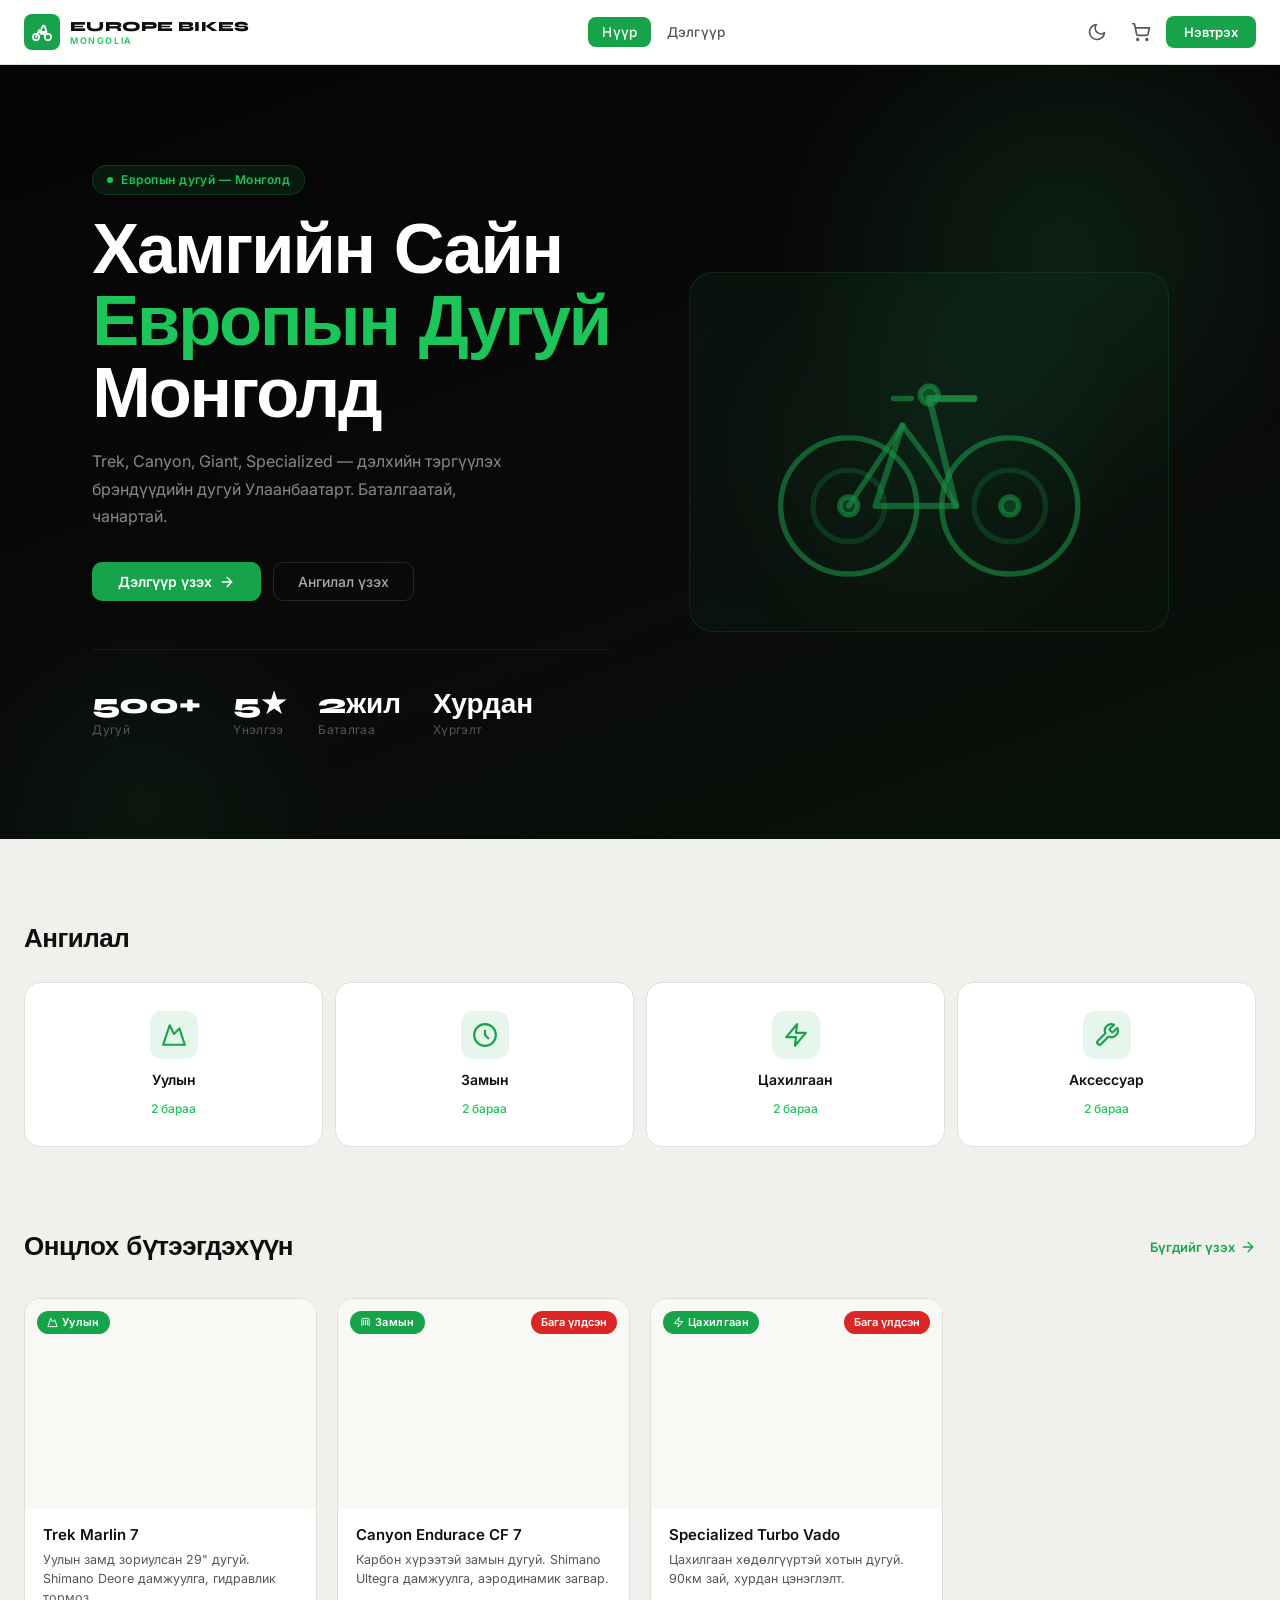
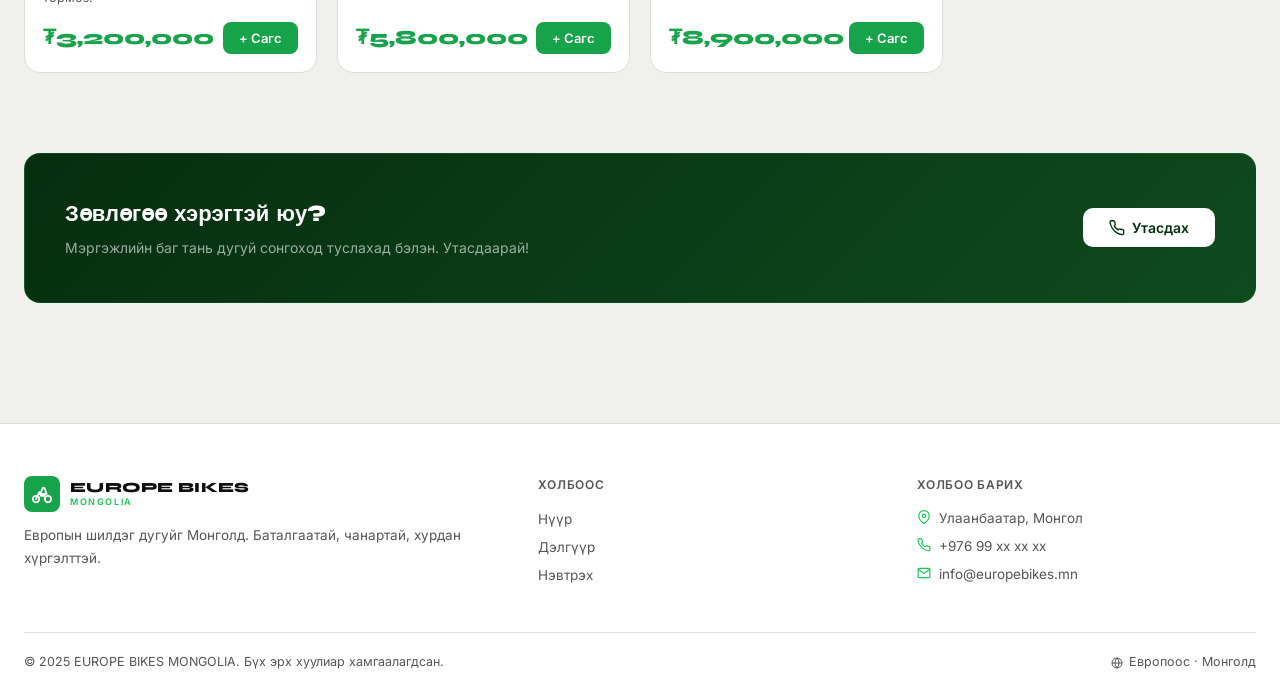
==== commit a6da102f: "Create index.html" ====
--- a/index.html
+++ b/index.html
@@ -707,18 +707,54 @@
           <!-- Logo & Brand -->
           <div class="setting-group" style="grid-column:1/-1">
             <h4><svg class="icon icon-sm" style="display:inline;vertical-align:middle;margin-right:4px"><use href="#ic-palette"/></svg>Лого & Брэнд</h4>
+
+            <!-- LOGO IMAGE UPLOAD -->
+            <div style="margin-bottom:18px">
+              <div style="font-size:12px;color:var(--tx2);font-weight:500;letter-spacing:.04em;margin-bottom:8px">ЛОГО ЗУРАГ</div>
+              <input type="file" id="logoFileInput" accept="image/*" style="display:none" onchange="handleLogoUpload(this)"/>
+              <div style="display:flex;gap:12px;align-items:flex-start;flex-wrap:wrap">
+                <!-- Drop zone -->
+                <div id="logoDropZone" onclick="document.getElementById('logoFileInput').click()"
+                  style="width:120px;height:80px;border:2px dashed var(--bd);border-radius:var(--r);display:flex;flex-direction:column;align-items:center;justify-content:center;cursor:pointer;gap:6px;transition:all .2s;flex-shrink:0;background:var(--bg3)"
+                  ondragover="event.preventDefault();this.style.borderColor='var(--accent)'"
+                  ondragleave="this.style.borderColor='var(--bd)'"
+                  ondrop="event.preventDefault();this.style.borderColor='var(--bd)';handleLogoFileDrop(event)">
+                  <svg style="width:22px;height:22px;fill:none;stroke:var(--tx2);stroke-width:1.8;stroke-linecap:round;stroke-linejoin:round" viewBox="0 0 24 24"><rect x="3" y="3" width="18" height="18" rx="2"/><circle cx="8.5" cy="8.5" r="1.5"/><polyline points="21 15 16 10 5 21"/></svg>
+                  <span style="font-size:11px;color:var(--tx2);text-align:center;line-height:1.3">Зураг сонгох<br/>эсвэл чирэх</span>
+                </div>
+                <!-- Preview + info -->
+                <div style="flex:1;min-width:160px">
+                  <div id="logoImgPreviewWrap" style="display:none;margin-bottom:10px">
+                    <div style="font-size:11px;color:var(--tx2);margin-bottom:6px;font-weight:500">УРЬДЧИЛАН ХАРАХ</div>
+                    <div style="display:flex;align-items:center;gap:10px;padding:10px;background:var(--bg);border:1px solid var(--bd);border-radius:var(--r)">
+                      <img id="logoImgPreview" style="height:36px;max-width:120px;object-fit:contain;border-radius:6px" src="" alt="logo"/>
+                      <div>
+                        <div id="prevLogoMain2" style="font-family:'Syne',sans-serif;font-weight:800;font-size:13px;line-height:1"></div>
+                        <div id="prevLogoSub2" style="font-size:9px;font-weight:700;letter-spacing:.15em;line-height:1;margin-top:2px;color:var(--accent)"></div>
+                      </div>
+                    </div>
+                  </div>
+                  <div style="font-size:12px;color:var(--tx2);line-height:1.6">
+                    PNG, JPG, SVG, WEBP<br/>
+                    Дэвсгэр ил тод PNG хамгийн сайн<br/>
+                    <button onclick="removeLogo()" id="removeLogoBtn" style="display:none;margin-top:6px;background:rgba(220,38,38,.08);border:1px solid rgba(220,38,38,.2);color:var(--danger);border-radius:6px;padding:4px 10px;font-size:11px;cursor:pointer;font-family:inherit">Зураг устгах</button>
+                  </div>
+                </div>
+              </div>
+            </div>
+
             <div style="display:grid;grid-template-columns:1fr 1fr;gap:12px">
               <div class="fg" style="margin:0"><label>ҮНДСЭН НЭР</label><input id="s-logoMain" type="text" placeholder="EUROPE BIKES" oninput="previewLogo()"/></div>
               <div class="fg" style="margin:0"><label>ДЭД НЭР</label><input id="s-logoSub" type="text" placeholder="MONGOLIA" oninput="previewLogo()"/></div>
             </div>
-            <div class="fg" style="margin-top:12px"><label>ЛОГО ӨНГ</label>
+            <div class="fg" style="margin-top:12px"><label>ЛОГО ӨНГ (зураг байхгүй үед)</label>
               <div style="display:flex;gap:10px;align-items:center">
                 <input id="s-accentColor" type="color" value="#16a34a" oninput="previewColor(this.value)" style="width:48px;height:38px;border-radius:8px;border:1px solid var(--bd);cursor:pointer;padding:2px"/>
                 <span style="font-size:13px;color:var(--tx2)">Accent өнгө сонгох</span>
               </div>
             </div>
-            <div class="setting-preview">
-              <div style="font-size:12px;color:var(--tx2);margin-bottom:8px;font-weight:500">УРЬДЧИЛАН ХАРАХ</div>
+            <div class="setting-preview" id="defaultLogoPreview">
+              <div style="font-size:12px;color:var(--tx2);margin-bottom:8px;font-weight:500">SVG ICON ЛОГО (зураг байхгүй үед)</div>
               <div class="logo-preview">
                 <div class="logo-prev-ic" id="prevLogoMark" style="background:var(--accent);border-radius:8px;width:36px;height:36px;">
                   <svg viewBox="0 0 24 24" fill="none" stroke="#fff" stroke-width="2" stroke-linecap="round" stroke-linejoin="round" style="width:20px;height:20px"><circle cx="5.5" cy="17.5" r="3.5"/><circle cx="18.5" cy="17.5" r="3.5"/><path d="M15 6a1 1 0 0 0-1-1h-1l-3 7h7l-2-6z"/><path d="M5.5 17.5 9 10l2 4h4"/></svg>
@@ -856,6 +892,68 @@
 }
 
 // ── SETTINGS APPLY ──────────────────────────────────────────────
+// ── LOGO IMAGE UPLOAD ─────────────────────────────────────────
+function handleLogoUpload(input){
+  var file=input.files[0];
+  if(!file)return;
+  if(file.size>2*1024*1024){notify("Зургийн хэмжээ 2MB-аас бага байх ёстой","err");return;}
+  var reader=new FileReader();
+  reader.onload=function(e){
+    var dataUrl=e.target.result;
+    S.settings.logoImage=dataUrl;
+    showLogoPreview(dataUrl);
+    applyLogoToNav(dataUrl);
+    notify("Лого зураг амжилттай орлоо!");
+  };
+  reader.readAsDataURL(file);
+}
+function handleLogoFileDrop(e){
+  var file=e.dataTransfer.files[0];
+  if(!file||!file.type.startsWith("image/"))return;
+  var fakeInput={files:[file]};
+  handleLogoUpload(fakeInput);
+}
+function showLogoPreview(dataUrl){
+  var wrap=document.getElementById("logoImgPreviewWrap");
+  var img=document.getElementById("logoImgPreview");
+  var btn=document.getElementById("removeLogoBtn");
+  var defPrev=document.getElementById("defaultLogoPreview");
+  if(wrap) wrap.style.display="block";
+  if(img) img.src=dataUrl;
+  if(btn) btn.style.display="inline-block";
+  if(defPrev) defPrev.style.opacity="0.4";
+  // update sub preview texts
+  var s=S.settings;
+  var m2=document.getElementById("prevLogoMain2");var s2=document.getElementById("prevLogoSub2");
+  if(m2) m2.textContent=s.logoMain||"EUROPE BIKES";
+  if(s2){s2.textContent=s.logoSub||"MONGOLIA";s2.style.color="var(--accent)";}
+}
+function applyLogoToNav(dataUrl){
+  // Replace logo-mark in nav & footer with image
+  var marks=document.querySelectorAll(".logo-mark");
+  marks.forEach(function(mark){
+    mark.innerHTML='<img src="'+dataUrl+'" style="width:32px;height:32px;object-fit:contain;border-radius:6px" alt="logo"/>';
+    mark.style.background="transparent";
+    mark.style.padding="2px";
+  });
+}
+function removeLogo(){
+  S.settings.logoImage=null;
+  // Restore SVG icon in nav marks
+  var bikeSvg='<svg viewBox="0 0 24 24" fill="none" stroke="#fff" stroke-width="2" stroke-linecap="round" stroke-linejoin="round" style="width:22px;height:22px"><circle cx="5.5" cy="17.5" r="3.5"/><circle cx="18.5" cy="17.5" r="3.5"/><path d="M15 6a1 1 0 0 0-1-1h-1l-3 7h7l-2-6z"/><path d="M5.5 17.5 9 10l2 4h4"/></svg>';
+  var marks=document.querySelectorAll(".logo-mark");
+  marks.forEach(function(mark){
+    mark.innerHTML=bikeSvg;
+    mark.style.background="var(--accent)";
+    mark.style.padding="0";
+  });
+  var wrap=document.getElementById("logoImgPreviewWrap");if(wrap) wrap.style.display="none";
+  var btn=document.getElementById("removeLogoBtn");if(btn) btn.style.display="none";
+  var defPrev=document.getElementById("defaultLogoPreview");if(defPrev) defPrev.style.opacity="1";
+  var fi=document.getElementById("logoFileInput");if(fi) fi.value="";
+  notify("Лого зураг устгагдлаа");
+}
+
 function applySettings(){
   var s=S.settings;
   // Accent color
@@ -863,7 +961,11 @@
   var l=hexToHsl(s.accentColor||"#16a34a");
   document.documentElement.style.setProperty('--accent2',hslStr(l.h,l.s,Math.min(l.l+8,70)));
   document.documentElement.style.setProperty('--accent-light','rgba('+hexToRgb(s.accentColor||"#16a34a")+',0.10)');
-  // Logo
+  // Logo image (if uploaded)
+  if(s.logoImage){
+    applyLogoToNav(s.logoImage);
+  }
+  // Logo text
   var els=["navLogoMain","footLogoMain"];els.forEach(function(id){var e=document.getElementById(id);if(e)e.textContent=s.logoMain||"EUROPE BIKES";});
   els=["navLogoSub","footLogoSub"];els.forEach(function(id){var e=document.getElementById(id);if(e)e.textContent=s.logoSub||"MONGOLIA";});
   // Document title
@@ -916,10 +1018,11 @@
     bannerDesc:document.getElementById("s-bannerDesc").value||DEF_SETTINGS.bannerDesc,
     bannerBtn:document.getElementById("s-bannerBtn").value||DEF_SETTINGS.bannerBtn,
     bannerPhone:document.getElementById("s-bannerPhone").value||DEF_SETTINGS.bannerPhone,
+    logoImage:S.settings.logoImage||null,
   };
   save();applySettings();notify("Тохиргоо амжилттай хадгалагдлаа!");
 }
-function resetSettings(){if(!confirm("Анхны байдалд буцаах уу?"))return;S.settings=Object.assign({},DEF_SETTINGS);save();applySettings();loadSettingsForm();notify("Анхны байдалд буцаав");}
+function resetSettings(){if(!confirm("Анхны байдалд буцаах уу?"))return;S.settings=Object.assign({},DEF_SETTINGS);S.settings.logoImage=null;save();applySettings();removeLogo();loadSettingsForm();notify("Анхны байдалд буцаав");}
 function loadSettingsForm(){
   var s=S.settings;
   var fields={"s-logoMain":"logoMain","s-logoSub":"logoSub","s-accentColor":"accentColor","s-phone":"phone","s-email":"email","s-address":"address","s-badge":"badge","s-heroLine1":"heroLine1","s-heroLine2":"heroLine2","s-heroLine3":"heroLine3","s-heroDesc":"heroDesc","s-bannerTitle":"bannerTitle","s-bannerDesc":"bannerDesc","s-bannerBtn":"bannerBtn","s-bannerPhone":"bannerPhone"};
@@ -927,6 +1030,13 @@
   var pm=document.getElementById("prevLogoMain");if(pm)pm.textContent=s.logoMain||"EUROPE BIKES";
   var ps=document.getElementById("prevLogoSub");if(ps)ps.textContent=s.logoSub||"MONGOLIA";
   var prevMark=document.getElementById("prevLogoMark");if(prevMark)prevMark.style.background=s.accentColor||"#16a34a";
+  // Logo image preview
+  if(s.logoImage){showLogoPreview(s.logoImage);}
+  else{
+    var wrap=document.getElementById("logoImgPreviewWrap");if(wrap)wrap.style.display="none";
+    var btn=document.getElementById("removeLogoBtn");if(btn)btn.style.display="none";
+    var defPrev=document.getElementById("defaultLogoPreview");if(defPrev)defPrev.style.opacity="1";
+  }
 }
 
 // ── NAV ──────────────────────────────────────────────────────
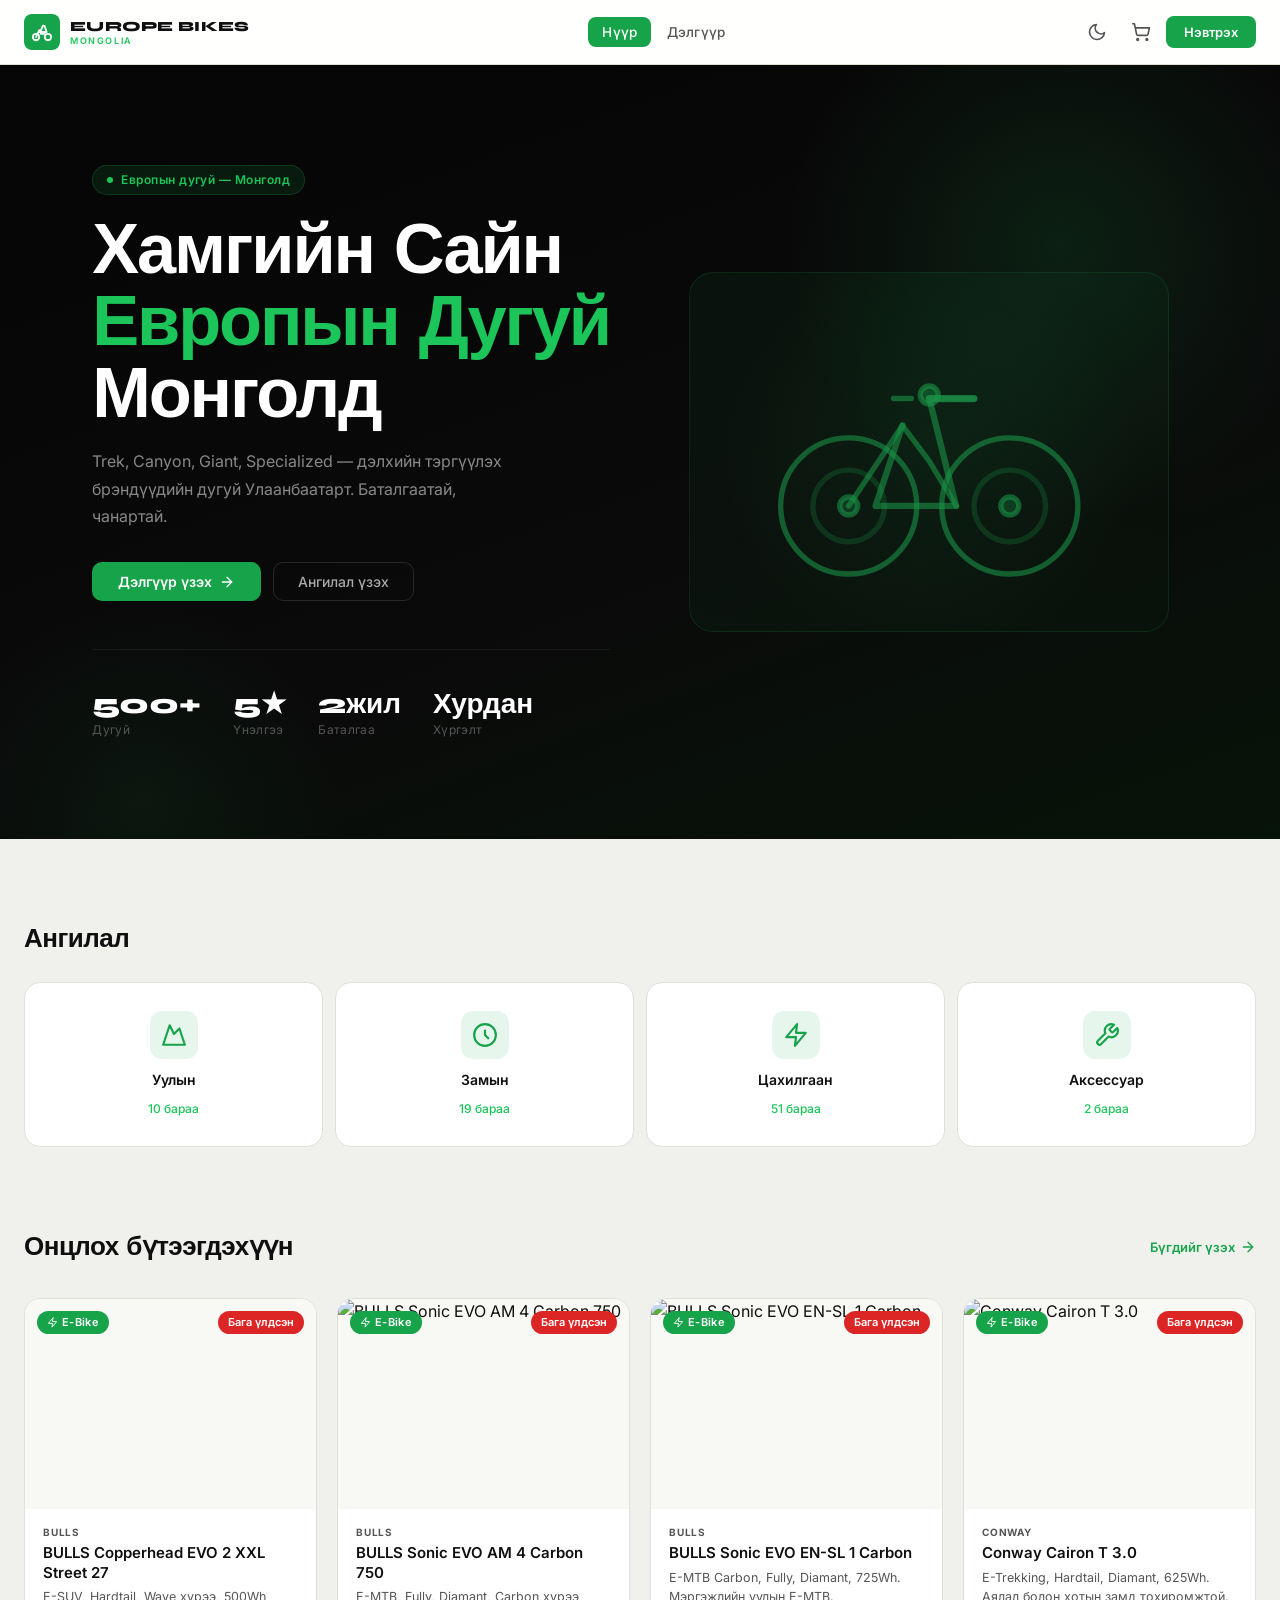
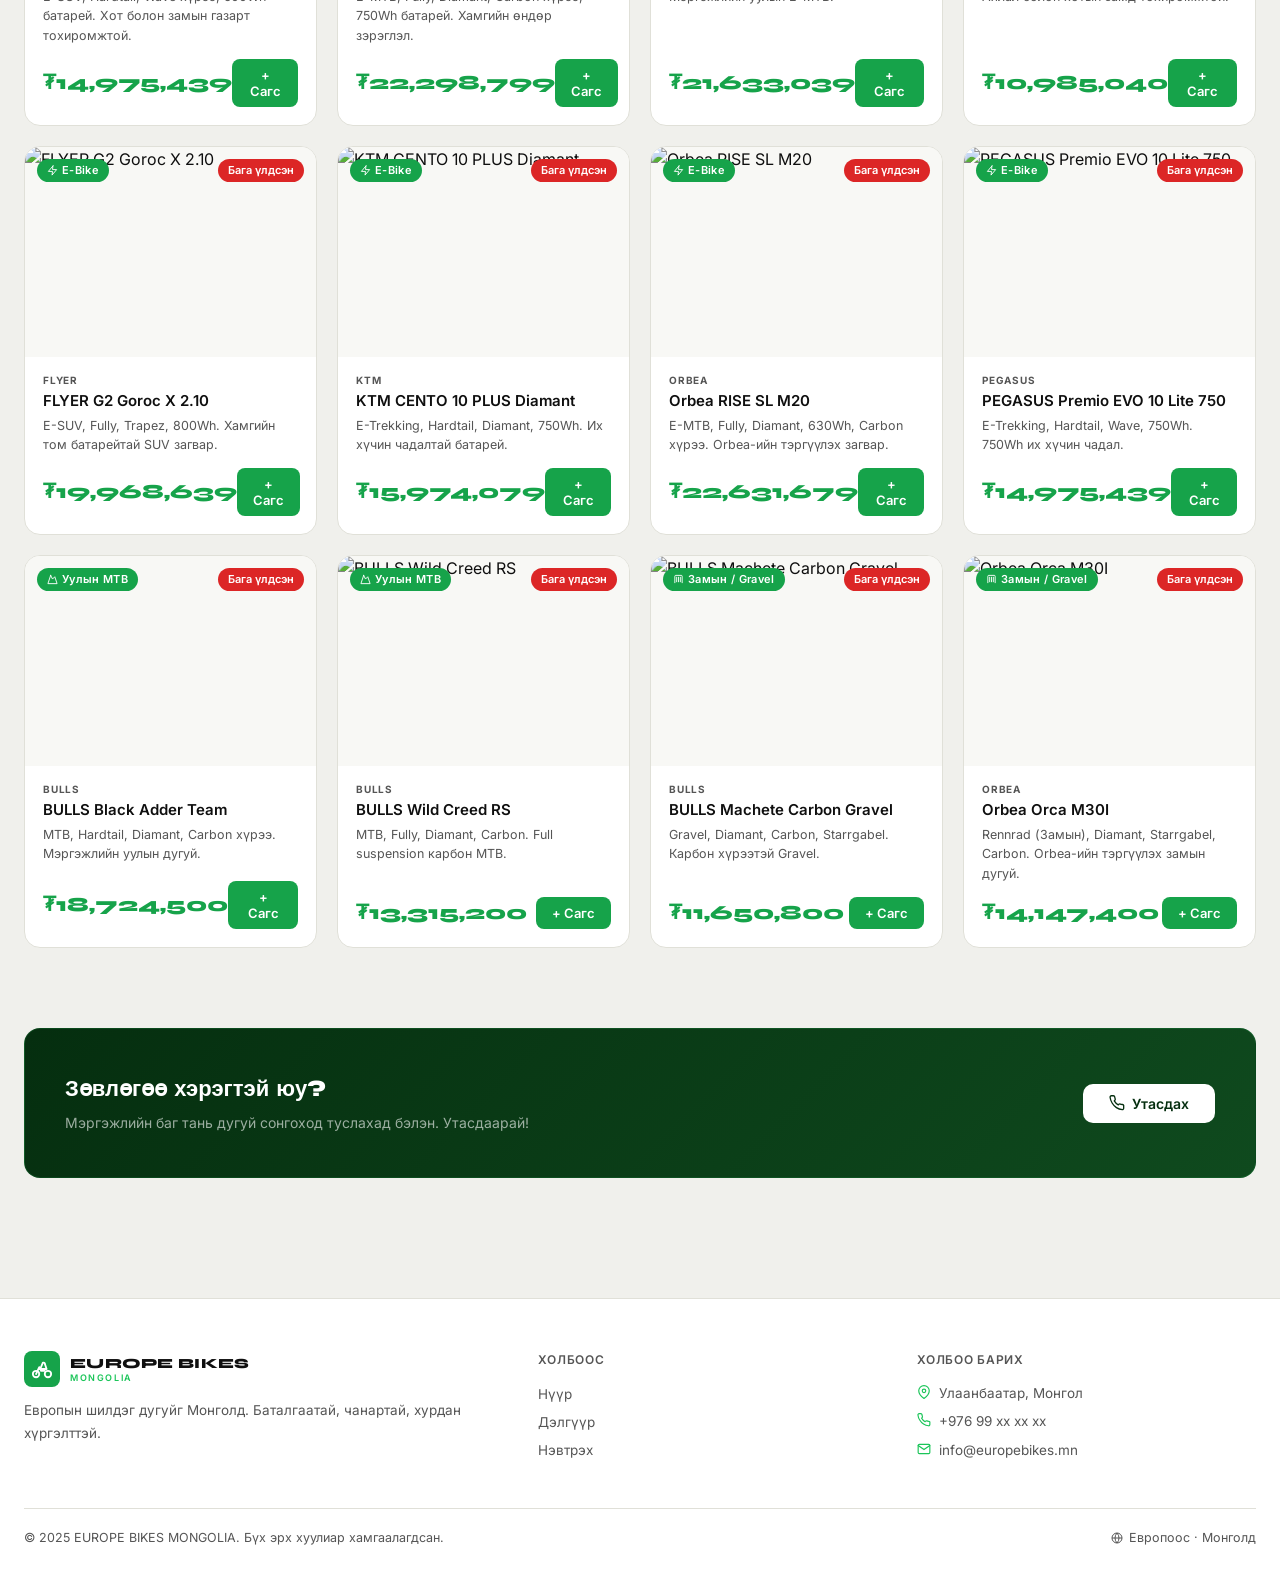
==== commit 5b76a3da: "Create index.html" ====
--- a/index.html
+++ b/index.html
@@ -127,6 +127,15 @@
 .pcard:hover .pimg-w img{transform:scale(1.04)}
 .ptag{position:absolute;top:12px;left:12px;background:var(--accent);color:#fff;padding:3px 10px;border-radius:100px;font-size:11px;font-weight:600;letter-spacing:.03em;display:flex;align-items:center;gap:4px}
 .ptag-low{position:absolute;top:12px;right:12px;background:var(--danger);color:#fff;padding:3px 10px;border-radius:100px;font-size:11px;font-weight:600}
+.ptag-sale{position:absolute;top:46px;right:12px;background:#f59e0b;color:#fff;padding:3px 10px;border-radius:100px;font-size:11px;font-weight:700;letter-spacing:.02em}
+.pprice-orig{font-size:12px;color:var(--tx2);text-decoration:line-through;font-weight:400;margin-left:4px}
+.pprice-sale{color:#dc2626}
+.sale-group{background:rgba(245,158,11,.07);border:1.5px solid rgba(245,158,11,.25);border-radius:var(--r);padding:14px;margin-top:12px}
+.sale-group-title{font-size:11px;font-weight:700;color:#d97706;letter-spacing:.06em;margin-bottom:10px;text-transform:uppercase}
+.sale-toggle{display:flex;align-items:center;gap:8px;cursor:pointer;margin-bottom:10px}
+.sale-toggle input{width:16px;height:16px;accent-color:#f59e0b;cursor:pointer}
+.sale-toggle span{font-size:13.5px;font-weight:500}
+.sale-pct-row{display:grid;grid-template-columns:1fr 1fr;gap:10px}
 .pbody{padding:16px 18px 18px;flex:1;display:flex;flex-direction:column}
 .pname{font-weight:600;font-size:15px;margin-bottom:5px;line-height:1.3;color:var(--tx)}
 .pdesc{color:var(--tx2);font-size:12.5px;line-height:1.55;flex:1;margin-bottom:14px}
@@ -687,6 +696,25 @@
         <div class="fg" style="margin-top:12px"><label>ЗУРГИЙН URL</label><input id="pImg" type="url" placeholder="https://example.com/image.jpg"/></div>
         <div class="fg"><label>ТАЙЛБАР</label><textarea id="pDesc" rows="3" placeholder="Бүтээгдэхүүний тайлбар..."></textarea></div>
         <div class="fg ckg"><label><input type="checkbox" id="pFeat"/> Онцлох бараа болгох</label></div>
+
+        <!-- SALE / ХЯМДРАЛ -->
+        <div class="sale-group">
+          <div class="sale-group-title">🏷 Хямдрал (Sale)</div>
+          <label class="sale-toggle"><input type="checkbox" id="pSaleOn" onchange="toggleSaleFields()"/><span>Хямдрал идэвхжүүлэх</span></label>
+          <div id="saleFields" style="display:none">
+            <div class="sale-pct-row">
+              <div class="fg" style="margin:0">
+                <label>ХЯМДРАЛЫН % *</label>
+                <input id="pSalePct" type="number" min="1" max="90" placeholder="20" oninput="calcSalePrice()"/>
+              </div>
+              <div class="fg" style="margin:0">
+                <label>ХЯМДАРСАН ҮНЭ (₮)</label>
+                <input id="pSalePrice" type="number" placeholder="авт. тооцоо" oninput="calcSalePct()"/>
+              </div>
+            </div>
+            <div style="margin-top:8px;padding:8px 10px;background:var(--bg3);border-radius:8px;font-size:12px;color:var(--tx2)" id="salePrev">Үнэ оруулахад хямдарсан үнэ харагдана</div>
+          </div>
+        </div>
         <div style="display:flex;gap:10px">
           <button class="btn" onclick="saveProduct()" style="flex:1"><svg class="icon icon-sm"><use href="#ic-save"/></svg>Хадгалах</button>
           <button class="btn-out" onclick="cancelEdit()" id="cancelBtn" style="flex:1;display:none"><svg class="icon icon-sm"><use href="#ic-x"/></svg>Цуцлах</button>
@@ -842,18 +870,103 @@
 
 <script>
 // ── SEED DATA ──────────────────────────────────────────────────
+// 1€ = 4161₮  |  Эх үүсвэр: isartaler-zweirad.de
 var SEED=[
-  {id:1,name:"Trek Marlin 7",cat:"mountain",price:3200000,img:"https://images.unsplash.com/photo-1544191696-102dbdaeeaa0?w=600&q=80",desc:'Уулын замд зориулсан 29" дугуй. Shimano Deore дамжуулга, гидравлик тормоз.',stock:5,feat:true},
-  {id:2,name:"Canyon Endurace CF 7",cat:"road",price:5800000,img:"https://images.unsplash.com/photo-1485965120184-e220f721d03e?w=600&q=80",desc:"Карбон хүрээтэй замын дугуй. Shimano Ultegra дамжуулга, аэродинамик загвар.",stock:3,feat:true},
-  {id:3,name:"Specialized Turbo Vado",cat:"ebike",price:8900000,img:"https://images.unsplash.com/photo-1558618666-fcd25c85cd64?w=600&q=80",desc:"Цахилгаан хөдөлгүүртэй хотын дугуй. 90км зай, хурдан цэнэглэлт.",stock:4,feat:true},
-  {id:4,name:"Giro Aether MIPS Helmet",cat:"accessories",price:450000,img:"https://images.unsplash.com/photo-1616594266206-c5e3c7a657e3?w=600&q=80",desc:"MIPS технологитой дуулга. Хөнгөн жинтэй, агааржуулалттай.",stock:15,feat:false},
-  {id:5,name:"Scott Scale 970",cat:"mountain",price:2800000,img:"https://images.unsplash.com/photo-1507035895480-2b3156c31fc8?w=600&q=80",desc:'Алюминий хүрээтэй уулын дугуй. 27.5" дугуй, найдвартай тормоз.',stock:7,feat:false},
-  {id:6,name:"Shimano 105 Pedal",cat:"accessories",price:120000,img:"https://images.unsplash.com/photo-1571068316344-75bc76f77890?w=600&q=80",desc:"SPD-SL clipless педал. Мэргэжлийн дугуйчдад.",stock:20,feat:false},
-  {id:7,name:"Giant Defy Advanced",cat:"road",price:6500000,img:"https://images.unsplash.com/photo-1532298229144-0ec0c57515c7?w=600&q=80",desc:"Карбон хүрээ, Shimano Ultegra. Эвтэйхэн байрлал.",stock:2,feat:false},
-  {id:8,name:"Bosch E-Bike CX Pro",cat:"ebike",price:7200000,img:"https://images.unsplash.com/photo-1580933073521-dc49ac0d4e6a?w=600&q=80",desc:"Bosch CX хөдөлгүүр, 625Wh батарей. 120км зай.",stock:3,feat:false}
+// ── E-BIKES (BULLS) ──
+{id:101,name:"BULLS Copperhead EVO 2 XXL Street 27",brand:"BULLS",cat:"ebike",price:14975439,img:"https://images.unsplash.com/photo-1571068316344-75bc76f77890?w=600&q=80",desc:"E-SUV, Hardtail, Wave хүрээ, 500Wh батарей. Хот болон замын газарт тохиромжтой.",stock:3,feat:true},
+{id:102,name:"BULLS Copperhead EVO 2 XXL Street 27",brand:"BULLS",cat:"ebike",price:15641199,img:"https://images.unsplash.com/photo-1571068316344-75bc76f77890?w=600&q=80",desc:"E-SUV, Hardtail, Diamant хүрээ, 625Wh батарей. Урт зайн аялалд тохиромжтой.",stock:2,feat:false},
+{id:103,name:"BULLS Copperhead EVO AM1",brand:"BULLS",cat:"ebike",price:15308319,img:"https://images.unsplash.com/photo-1571068316344-75bc76f77890?w=600&q=80",desc:"E-MTB, Fully (бүрэн амортизатортой), Diamant хүрээ, 625Wh батарей.",stock:2,feat:false},
+{id:104,name:"BULLS Copperhead EVO AM3",brand:"BULLS",cat:"ebike",price:17971359,img:"https://images.unsplash.com/photo-1571068316344-75bc76f77890?w=600&q=80",desc:"E-MTB, Fully, Diamant хүрээ, 625Wh батарей. Дэвшилтэт амортизаци.",stock:3,feat:false},
+{id:105,name:"BULLS Sonic EVO AM 4 Carbon 750",brand:"BULLS",cat:"ebike",price:22298799,img:"https://images.unsplash.com/photo-1571068316344-75bc76f77890?w=600&q=80",desc:"E-MTB, Fully, Diamant, Carbon хүрээ, 750Wh батарей. Хамгийн өндөр зэрэглэл.",stock:2,feat:true},
+{id:106,name:"BULLS Sonic EVO AM-SL 2 Carbon",brand:"BULLS",cat:"ebike",price:20634399,img:"https://images.unsplash.com/photo-1571068316344-75bc76f77890?w=600&q=80",desc:"E-MTB Carbon, Fully, Diamant, 725Wh. Хөнгөн жинтэй карбон хүрээ.",stock:1,feat:false},
+{id:107,name:"BULLS Sonic EVO EN-SL 1 Carbon",brand:"BULLS",cat:"ebike",price:21633039,img:"https://images.unsplash.com/photo-1571068316344-75bc76f77890?w=600&q=80",desc:"E-MTB Carbon, Fully, Diamant, 725Wh. Мэргэжлийн уулын E-MTB.",stock:2,feat:true},
+{id:108,name:"BULLS Sonic EVO TR 2 29 Carbon",brand:"BULLS",cat:"ebike",price:17971359,img:"https://images.unsplash.com/photo-1571068316344-75bc76f77890?w=600&q=80",desc:"E-MTB, Diamant, Fully, Carbon, 750Wh. Trail тоглоомд зориулсан.",stock:2,feat:false},
+{id:109,name:"BULLS Vuca EVO AM1",brand:"BULLS",cat:"ebike",price:24961839,img:"https://images.unsplash.com/photo-1571068316344-75bc76f77890?w=600&q=80",desc:"E-MTB, Fully, Diamant, 720Wh, Alu хүрээ. Enduro зэрэглэлийн дугуй.",stock:1,feat:false},
+{id:110,name:"BULLS Vuca EVO X1",brand:"BULLS",cat:"ebike",price:21633039,img:"https://images.unsplash.com/photo-1571068316344-75bc76f77890?w=600&q=80",desc:"E-Trekking, Hardtail, Diamant, 720Wh, Alu. Аялалд тохиромжтой.",stock:2,feat:false},
+// ── E-BIKES (Conway) ──
+{id:111,name:"Conway Cairon C 3.0",brand:"Conway",cat:"ebike",price:12982320,img:"https://images.unsplash.com/photo-1558618666-fcd25c85cd64?w=600&q=80",desc:"E-SUV, Hardtail, Wave хүрээ, 625Wh батарей.",stock:3,feat:false},
+{id:112,name:"Conway Cairon T 3.0",brand:"Conway",cat:"ebike",price:10985040,img:"https://images.unsplash.com/photo-1558618666-fcd25c85cd64?w=600&q=80",desc:"E-Trekking, Hardtail, Diamant, 625Wh. Аялал болон хотын замд тохиромжтой.",stock:4,feat:true},
+{id:113,name:"Conway Cairon T 3.0 Wave",brand:"Conway",cat:"ebike",price:10985040,img:"https://images.unsplash.com/photo-1558618666-fcd25c85cd64?w=600&q=80",desc:"E-Trekking, Hardtail, Wave, 500Wh. Эмэгтэй, Wave хүрээ.",stock:3,feat:false},
+{id:114,name:"Conway Xyron SUV 2.7",brand:"Conway",cat:"ebike",price:14646720,img:"https://images.unsplash.com/photo-1558618666-fcd25c85cd64?w=600&q=80",desc:"E-SUV, Fully, Diamant, 625Wh. Бүрэн амортизатортой SUV загвар.",stock:2,feat:false},
+// ── E-BIKES (FLYER) ──
+{id:115,name:"FLYER G1 Gotour 5.23 CX Comfort Wave",brand:"FLYER",cat:"ebike",price:14563500,img:"https://images.unsplash.com/photo-1604430456878-f5bda4f7b3a3?w=600&q=80",desc:"E-Trekking, Hardtail, Wave, 750Wh, Хэрчмэл дамжуулга (Riemen). Тав тухтай аялал.",stock:3,feat:false},
+{id:116,name:"FLYER G1 Gotour 7.23",brand:"FLYER",cat:"ebike",price:18969999,img:"https://images.unsplash.com/photo-1604430456878-f5bda4f7b3a3?w=600&q=80",desc:"E-Trekking, Hardtail, Diamant, 750Wh, Riemen. Дээд зэрэглэлийн аялалын дугуй.",stock:2,feat:false},
+{id:117,name:"FLYER G2 Goroc X 2.10",brand:"FLYER",cat:"ebike",price:19968639,img:"https://images.unsplash.com/photo-1604430456878-f5bda4f7b3a3?w=600&q=80",desc:"E-SUV, Fully, Trapez, 800Wh. Хамгийн том батарейтай SUV загвар.",stock:2,feat:true},
+{id:118,name:"FLYER Gotour 7.12 XC Diamant",brand:"FLYER",cat:"ebike",price:17305599,img:"https://images.unsplash.com/photo-1604430456878-f5bda4f7b3a3?w=600&q=80",desc:"E-Trekking, Hardtail, Diamant, 750Wh. Cross Country аялалд зориулсан.",stock:3,feat:false},
+{id:119,name:"FLYER Gotour 7.12 XC Deep",brand:"FLYER",cat:"ebike",price:17305599,img:"https://images.unsplash.com/photo-1604430456878-f5bda4f7b3a3?w=600&q=80",desc:"E-Trekking, Hardtail, Deep хүрээ, 750Wh. Хялбар унах.",stock:2,feat:false},
+// ── E-BIKES (Kettler) ──
+{id:120,name:"Kettler E-Comfort",brand:"Kettler",cat:"ebike",price:14143239,img:"https://images.unsplash.com/photo-1614016962827-ab04a4a0e9e3?w=600&q=80",desc:"E-City, Hardtail, Wave, 500Wh. Хотын аялалд тохиромжтой тав тухтай загвар.",stock:4,feat:false},
+{id:121,name:"Kettler E-Comfort 8",brand:"Kettler",cat:"ebike",price:13311039,img:"https://images.unsplash.com/photo-1614016962827-ab04a4a0e9e3?w=600&q=80",desc:"E-City, Hardtail, Wave, 500Wh. 8 хурдтай тав тухтай хотын дугуй.",stock:3,feat:false},
+{id:122,name:"Kettler E-Comfort P5 RT",brand:"Kettler",cat:"ebike",price:15391539,img:"https://images.unsplash.com/photo-1614016962827-ab04a4a0e9e3?w=600&q=80",desc:"E-City, Hardtail, Wave, 545Wh. Их хурдтай цахилгаан тусламжтай.",stock:3,feat:false},
+{id:123,name:"Kettler E-Traveller Gold P9",brand:"Kettler",cat:"ebike",price:11313759,img:"https://images.unsplash.com/photo-1614016962827-ab04a4a0e9e3?w=600&q=80",desc:"E-Trekking, Hardtail, Wave, 625Wh. Алтан цувралын аялалын дугуй.",stock:4,feat:false},
+{id:124,name:"Kettler Pinniato HT Comfort",brand:"Kettler",cat:"ebike",price:19635759,img:"https://images.unsplash.com/photo-1614016962827-ab04a4a0e9e3?w=600&q=80",desc:"E-Trekking, Hardtail, Diamant, 720Wh. Premium цувралын дугуй.",stock:2,feat:false},
+{id:125,name:"Kettler Quadriga Town & Country",brand:"Kettler",cat:"ebike",price:12645279,img:"https://images.unsplash.com/photo-1614016962827-ab04a4a0e9e3?w=600&q=80",desc:"E-Trekking, Hardtail, Wave, 625Wh. Хот болон аялалд.",stock:5,feat:false},
+{id:126,name:"Kettler Quadriga Comp CX11 750",brand:"Kettler",cat:"ebike",price:13643919,img:"https://images.unsplash.com/photo-1614016962827-ab04a4a0e9e3?w=600&q=80",desc:"E-Trekking, Hardtail, Trapez, 750Wh. Боксман хүрээтэй.",stock:3,feat:false},
+{id:127,name:"Kettler Quadriga Comp CX11 LG",brand:"Kettler",cat:"ebike",price:14309679,img:"https://images.unsplash.com/photo-1614016962827-ab04a4a0e9e3?w=600&q=80",desc:"E-Trekking, Hardtail, Wave, 750Wh. Low Entry хялбар унах хүрээ.",stock:3,feat:false},
+{id:128,name:"Kettler Quadriga P10",brand:"Kettler",cat:"ebike",price:10985040,img:"https://images.unsplash.com/photo-1614016962827-ab04a4a0e9e3?w=600&q=80",desc:"E-Trekking, Hardtail, Wave, 625Wh. Сайн харьцаатай үнэ.",stock:5,feat:false},
+{id:129,name:"Kettler Quadriga Town & Country Comp 750",brand:"Kettler",cat:"ebike",price:14642559,img:"https://images.unsplash.com/photo-1614016962827-ab04a4a0e9e3?w=600&q=80",desc:"E-SUV, Hardtail, Diamant, 750Wh. SUV загварын аялалын дугуй.",stock:2,feat:false},
+{id:130,name:"Kettler Traveller E-Gold 10 Plus",brand:"Kettler",cat:"ebike",price:10647999,img:"https://images.unsplash.com/photo-1614016962827-ab04a4a0e9e3?w=600&q=80",desc:"E-Trekking, Hardtail, Diamant, 500Wh. Алтан цуврал, тав тухтай.",stock:4,feat:false},
+// ── E-BIKES (KTM) ──
+{id:131,name:"KTM Cento 10",brand:"KTM",cat:"ebike",price:14642559,img:"https://images.unsplash.com/photo-1593764592116-bfb2a97c642a?w=600&q=80",desc:"E-Trekking, Hardtail, Wave, 625Wh. KTM-ийн Cento цуврал.",stock:3,feat:false},
+{id:132,name:"KTM CENTO 10 PLUS Diamant",brand:"KTM",cat:"ebike",price:15974079,img:"https://images.unsplash.com/photo-1593764592116-bfb2a97c642a?w=600&q=80",desc:"E-Trekking, Hardtail, Diamant, 750Wh. Их хүчин чадалтай батарей.",stock:3,feat:true},
+{id:133,name:"KTM CENTO 10 PLUS Wave",brand:"KTM",cat:"ebike",price:15974079,img:"https://images.unsplash.com/photo-1593764592116-bfb2a97c642a?w=600&q=80",desc:"E-Trekking, Hardtail, Wave, 750Wh. Эмэгтэй загвар.",stock:3,feat:false},
+{id:134,name:"KTM MACINA AERA 772 LFC",brand:"KTM",cat:"ebike",price:15308319,img:"https://images.unsplash.com/photo-1593764592116-bfb2a97c642a?w=600&q=80",desc:"E-SUV, Hardtail, Wave, 750Wh. Аэродинамик загвар.",stock:2,feat:false},
+{id:135,name:"KTM Macina Gran 610",brand:"KTM",cat:"ebike",price:13311039,img:"https://images.unsplash.com/photo-1593764592116-bfb2a97c642a?w=600&q=80",desc:"E-SUV, Hardtail, Wave, 625Wh. Gran цуврал.",stock:3,feat:false},
+{id:136,name:"KTM MACINA KAPOHO 7973",brand:"KTM",cat:"ebike",price:17638479,img:"https://images.unsplash.com/photo-1593764592116-bfb2a97c642a?w=600&q=80",desc:"E-MTB, Diamant, Fully, 750Wh. Full suspension E-MTB.",stock:2,feat:false},
+{id:137,name:"KTM Macina Race SX 20",brand:"KTM",cat:"ebike",price:10980879,img:"https://images.unsplash.com/photo-1593764592116-bfb2a97c642a?w=600&q=80",desc:"E-MTB, Hardtail, Diamant, 400Wh. Хөнгөн жинтэй Race загвар.",stock:3,feat:false},
+{id:138,name:"KTM Macina Sport SX 20",brand:"KTM",cat:"ebike",price:11313759,img:"https://images.unsplash.com/photo-1593764592116-bfb2a97c642a?w=600&q=80",desc:"E-Trekking, Hardtail, Diamant, 400Wh. Sport загвар.",stock:3,feat:false},
+{id:139,name:"KTM Macina Style 740",brand:"KTM",cat:"ebike",price:13311039,img:"https://images.unsplash.com/photo-1593764592116-bfb2a97c642a?w=600&q=80",desc:"E-Trekking, Hardtail, Wave, 750Wh. Загварлаг дизайн.",stock:4,feat:false},
+{id:140,name:"KTM MACINA TOUR CX 625 LTD",brand:"KTM",cat:"ebike",price:12316560,img:"https://images.unsplash.com/photo-1593764592116-bfb2a97c642a?w=600&q=80",desc:"E-Trekking, Hardtail, Diamant, 625Wh. Limited Edition загвар.",stock:2,feat:false},
+// ── E-BIKES (Orbea, Pegasus, QiO) ──
+{id:141,name:"Orbea RISE SL M20",brand:"Orbea",cat:"ebike",price:22631679,img:"https://images.unsplash.com/photo-1523740872573-7c6cdb0cffda?w=600&q=80",desc:"E-MTB, Fully, Diamant, 630Wh, Carbon хүрээ. Orbea-ийн тэргүүлэх загвар.",stock:1,feat:true},
+{id:142,name:"PEGASUS Ancura E8R Disc",brand:"PEGASUS",cat:"ebike",price:9316479,img:"https://images.unsplash.com/photo-1505160081886-e5c03e5b0b13?w=600&q=80",desc:"E-City, Hardtail, Wave, 400Wh. Хотын эхлэлийн загвар.",stock:5,feat:false},
+{id:143,name:"PEGASUS Premio EVO 10 Lite",brand:"PEGASUS",cat:"ebike",price:11484360,img:"https://images.unsplash.com/photo-1505160081886-e5c03e5b0b13?w=600&q=80",desc:"E-Trekking, Hardtail, Trapez, 500Wh. Premio цувралын хөнгөн загвар.",stock:4,feat:false},
+{id:144,name:"PEGASUS Premio EVO 10 Lite 750",brand:"PEGASUS",cat:"ebike",price:14975439,img:"https://images.unsplash.com/photo-1505160081886-e5c03e5b0b13?w=600&q=80",desc:"E-Trekking, Hardtail, Wave, 750Wh. 750Wh их хүчин чадал.",stock:4,feat:true},
+{id:145,name:"PEGASUS Premio EVO 11 40 Years",brand:"PEGASUS",cat:"ebike",price:14143239,img:"https://images.unsplash.com/photo-1505160081886-e5c03e5b0b13?w=600&q=80",desc:"E-Trekking, Hardtail, Diamant, 750Wh. 40 жилийн ойн тусгай хэвлэл.",stock:3,feat:false},
+{id:146,name:"PEGASUS Premio EVO 12 Superlite",brand:"PEGASUS",cat:"ebike",price:14143239,img:"https://images.unsplash.com/photo-1505160081886-e5c03e5b0b13?w=600&q=80",desc:"E-Trekking, Hardtail, Diamant, 500Wh. Хэт хөнгөн Superlite загвар.",stock:3,feat:false},
+{id:147,name:"PEGASUS Savino EVO 10 CX",brand:"PEGASUS",cat:"ebike",price:12478839,img:"https://images.unsplash.com/photo-1505160081886-e5c03e5b0b13?w=600&q=80",desc:"E-Trekking, Hardtail, Diamant, 500Wh. Savino цуврал.",stock:3,feat:false},
+{id:148,name:"PEGASUS Solero E8 Plus",brand:"PEGASUS",cat:"ebike",price:8488440,img:"https://images.unsplash.com/photo-1505160081886-e5c03e5b0b13?w=600&q=80",desc:"E-Trekking, Hardtail, Wave, 400Wh. Хямд үнэтэй эхлэлийн загвар.",stock:6,feat:false},
+{id:149,name:"PEGASUS Strong EVO 10 Lite",brand:"PEGASUS",cat:"ebike",price:14975439,img:"https://images.unsplash.com/photo-1505160081886-e5c03e5b0b13?w=600&q=80",desc:"E-Trekking, Hardtail, Wave, 500Wh. Хүчтэй, бат бөх загвар.",stock:3,feat:false},
+{id:150,name:"QiO EINS AP-8R LL",brand:"QiO",cat:"ebike",price:12645279,img:"https://images.unsplash.com/photo-1580933073521-dc49ac0d4e6a?w=600&q=80",desc:"E-Kompakt, Starrgabel, Wave, 545Wh, Riemen хэрчмэл дамжуулга.",stock:3,feat:false},
+{id:151,name:"QiO EINS P5",brand:"QiO",cat:"ebike",price:13311039,img:"https://images.unsplash.com/photo-1580933073521-dc49ac0d4e6a?w=600&q=80",desc:"E-Kompakt, Starrgabel, Wave, 545Wh. Авсаархан хотын загвар.",stock:4,feat:false},
+// ── FAHRRÄDER / MOUNTAIN ──
+{id:201,name:"BULLS Aminga 1 29",brand:"BULLS",cat:"mountain",price:3744900,img:"https://images.unsplash.com/photo-1544191696-102dbdaeeaa0?w=600&q=80",desc:"MTB, Hardtail, Diamant хүрээ. 29\" дугуй. Эхлэлийн уулын дугуй.",stock:5,feat:false},
+{id:202,name:"BULLS Black Adder Team",brand:"BULLS",cat:"mountain",price:18724500,img:"https://images.unsplash.com/photo-1544191696-102dbdaeeaa0?w=600&q=80",desc:"MTB, Hardtail, Diamant, Carbon хүрээ. Мэргэжлийн уулын дугуй.",stock:2,feat:true},
+{id:203,name:"BULLS Copperhead 1",brand:"BULLS",cat:"mountain",price:3744900,img:"https://images.unsplash.com/photo-1544191696-102dbdaeeaa0?w=600&q=80",desc:"MTB, Hardtail, Diamant. Хямд үнэтэй уулын дугуй.",stock:6,feat:false},
+{id:204,name:"BULLS Sharptail 1 Disc 27.5",brand:"BULLS",cat:"mountain",price:2704650,img:"https://images.unsplash.com/photo-1544191696-102dbdaeeaa0?w=600&q=80",desc:"MTB, Hardtail, Diamant. 27.5\" дугуй, disc тормоз.",stock:7,feat:false},
+{id:205,name:"BULLS Sharptail 1 Disc 29",brand:"BULLS",cat:"mountain",price:2704650,img:"https://images.unsplash.com/photo-1544191696-102dbdaeeaa0?w=600&q=80",desc:"MTB, Hardtail, Diamant. 29\" том дугуй, disc тормоз.",stock:6,feat:false},
+{id:206,name:"BULLS Sharptail 3 Disc",brand:"BULLS",cat:"mountain",price:3328800,img:"https://images.unsplash.com/photo-1544191696-102dbdaeeaa0?w=600&q=80",desc:"MTB, Hardtail, Diamant. Дэвшилтэт тормозтой.",stock:5,feat:false},
+{id:207,name:"BULLS Wild Creed RS",brand:"BULLS",cat:"mountain",price:13315200,img:"https://images.unsplash.com/photo-1544191696-102dbdaeeaa0?w=600&q=80",desc:"MTB, Fully, Diamant, Carbon. Full suspension карбон MTB.",stock:2,feat:true},
+{id:208,name:"BULLS Wild Edge Trail",brand:"BULLS",cat:"mountain",price:15395700,img:"https://images.unsplash.com/photo-1544191696-102dbdaeeaa0?w=600&q=80",desc:"MTB, Carbon, Diamant, Fully. Trail зориулалтын карбон MTB.",stock:2,feat:false},
+{id:209,name:"Conway RLC 2.9",brand:"Conway",cat:"mountain",price:5825400,img:"https://images.unsplash.com/photo-1507035895480-2b3156c31fc8?w=600&q=80",desc:"MTB, Carbon, Diamant, Hardtail. Карбон хүрээтэй MTB.",stock:3,feat:false},
+{id:210,name:"KTM Penny Lane 271",brand:"KTM",cat:"mountain",price:3536850,img:"https://images.unsplash.com/photo-1622286342621-4bd786c2447c?w=600&q=80",desc:"MTB, Hardtail, Diamant, 27\". KTM-ийн эхлэлийн MTB.",stock:5,feat:false},
+// ── FAHRRÄDER / ROAD & GRAVEL ──
+{id:211,name:"BULLS Daily Grinder 1",brand:"BULLS",cat:"road",price:4947429,img:"https://images.unsplash.com/photo-1485965120184-e220f721d03e?w=600&q=80",desc:"Gravel, Diamant, Starrgabel (хатуу шарх). Өдөр тутмын Gravel дугуй.",stock:4,feat:false},
+{id:212,name:"BULLS Daily Grinder 3",brand:"BULLS",cat:"road",price:8130594,img:"https://images.unsplash.com/photo-1485965120184-e220f721d03e?w=600&q=80",desc:"Gravel, Diamant, Starrgabel. Дэвшилтэт Gravel загвар.",stock:3,feat:false},
+{id:213,name:"BULLS Machete Carbon Gravel",brand:"BULLS",cat:"road",price:11650800,img:"https://images.unsplash.com/photo-1485965120184-e220f721d03e?w=600&q=80",desc:"Gravel, Diamant, Carbon, Starrgabel. Карбон хүрээтэй Gravel.",stock:2,feat:true},
+{id:214,name:"Conway GRV 6.0",brand:"Conway",cat:"road",price:6012645,img:"https://images.unsplash.com/photo-1532298229144-0ec0c57515c7?w=600&q=80",desc:"Gravel, Diamant, Starrgabel. Conway Gravel цуврал.",stock:3,feat:false},
+{id:215,name:"KTM X-Strada 10",brand:"KTM",cat:"road",price:10402500,img:"https://images.unsplash.com/photo-1541625602330-2277a4c46182?w=600&q=80",desc:"Gravel, Diamant, Starrgabel. KTM-ийн тэргүүлэх Gravel загвар.",stock:2,feat:false},
+{id:216,name:"KTM X-Strada 15 Pro",brand:"KTM",cat:"road",price:9154200,img:"https://images.unsplash.com/photo-1541625602330-2277a4c46182?w=600&q=80",desc:"Gravel, Diamant, Starrgabel. Professional Gravel.",stock:3,feat:false},
+{id:217,name:"KTM X-Strada 20",brand:"KTM",cat:"road",price:8322000,img:"https://images.unsplash.com/photo-1541625602330-2277a4c46182?w=600&q=80",desc:"Gravel, Diamant, Starrgabel. Тав тухтай Gravel загвар.",stock:3,feat:false},
+{id:218,name:"KTM X-Strada 30",brand:"KTM",cat:"road",price:4993200,img:"https://images.unsplash.com/photo-1541625602330-2277a4c46182?w=600&q=80",desc:"Gravel, Diamant, Starrgabel. Хямд үнэтэй Gravel эхлэл.",stock:5,feat:false},
+{id:219,name:"Orbea Orca M30I",brand:"Orbea",cat:"road",price:14147400,img:"https://images.unsplash.com/photo-1571068316344-75bc76f77890?w=600&q=80",desc:"Rennrad (Замын), Diamant, Starrgabel, Carbon. Orbea-ийн тэргүүлэх замын дугуй.",stock:2,feat:true},
+{id:220,name:"Orbea Terra H45 1X",brand:"Orbea",cat:"road",price:8322000,img:"https://images.unsplash.com/photo-1571068316344-75bc76f77890?w=600&q=80",desc:"Gravel, Diamant, Starrgabel. Terra цувралын Gravel дугуй.",stock:3,feat:false},
+// ── FAHRRÄDER / TREKKING ──
+{id:221,name:"Conway TS 5.0",brand:"Conway",cat:"road",price:4161000,img:"https://images.unsplash.com/photo-1532298229144-0ec0c57515c7?w=600&q=80",desc:"Trekking, Hardtail, Diamant. Олон зориулалтын аялалын дугуй.",stock:5,feat:false},
+{id:222,name:"Kettler Alu-Rad Traveller 3.0",brand:"Kettler",cat:"road",price:5409300,img:"https://images.unsplash.com/photo-1571333250630-f0230c320b6d?w=600&q=80",desc:"Trekking, Hardtail, Diamant. Хөнгөн алюминий хүрээтэй аялалын дугуй.",stock:4,feat:false},
+{id:223,name:"Kettler TRAVELLER 3.0 30G",brand:"Kettler",cat:"road",price:6241500,img:"https://images.unsplash.com/photo-1571333250630-f0230c320b6d?w=600&q=80",desc:"Trekking, Hardtail, Diamant, 30 хурд. Олон хурдтай аялалын дугуй.",stock:4,feat:false},
+{id:224,name:"KTM Avenza 30 Disc",brand:"KTM",cat:"road",price:4785150,img:"https://images.unsplash.com/photo-1541625602330-2277a4c46182?w=600&q=80",desc:"Trekking, Hardtail, Diamant. KTM Avenza цуврал, 30 хурд.",stock:5,feat:false},
+{id:225,name:"KTM Avenza Disc",brand:"KTM",cat:"road",price:4785150,img:"https://images.unsplash.com/photo-1541625602330-2277a4c46182?w=600&q=80",desc:"Trekking, Hardtail, Trapez хүрээ. Disc тормостой аялалын дугуй.",stock:5,feat:false},
+{id:226,name:"KTM Veneto Disc",brand:"KTM",cat:"road",price:5201250,img:"https://images.unsplash.com/photo-1541625602330-2277a4c46182?w=600&q=80",desc:"Trekking, Hardtail, Diamant. KTM Veneto цуврал.",stock:4,feat:false},
+{id:227,name:"KTM Veneto Light Disc",brand:"KTM",cat:"road",price:5825400,img:"https://images.unsplash.com/photo-1541625602330-2277a4c46182?w=600&q=80",desc:"Trekking, Hardtail, Diamant. Хөнгөн жинтэй Veneto Light.",stock:4,feat:false},
+{id:228,name:"PEGASUS Piazza 21",brand:"PEGASUS",cat:"road",price:2496600,img:"https://images.unsplash.com/photo-1489824904134-891ab64532f1?w=600&q=80",desc:"Trekking, Hardtail, Diamant. 21 хурдтай хямд аялалын дугуй.",stock:8,feat:false},
+{id:229,name:"PEGASUS Solero SL Disc 24",brand:"PEGASUS",cat:"road",price:3328800,img:"https://images.unsplash.com/photo-1489824904134-891ab64532f1?w=600&q=80",desc:"Trekking, Hardtail, Trapez. Disc тормостой Solero загвар.",stock:6,feat:false},
+// ── CITY / URBAN ──
+{id:231,name:"BULLS Nandi Street",brand:"BULLS",cat:"accessories",price:2496600,img:"https://images.unsplash.com/photo-1571333250630-f0230c320b6d?w=600&q=80",desc:"ATB, Hardtail, Diamant. Хотын замд тохиромжтой street загвар.",stock:7,feat:false},
+{id:232,name:"BULLS Sharptail Street 3 29",brand:"BULLS",cat:"accessories",price:3328800,img:"https://images.unsplash.com/photo-1571333250630-f0230c320b6d?w=600&q=80",desc:"ATB, Hardtail, Diamant, 29\". Хотын Street загвар.",stock:6,feat:false}
 ];
 
-var CATS={mountain:"Уулын",road:"Замын",ebike:"Цахилгаан",accessories:"Аксессуар"};
+var CATS={mountain:"Уулын MTB",road:"Замын / Gravel",ebike:"E-Bike",accessories:"Хотын / City"};
 var CAT_IC={mountain:"#ic-mountain",road:"#ic-road",ebike:"#ic-bolt",accessories:"#ic-tool"};
 
 var DEF_SETTINGS={
@@ -1085,19 +1198,27 @@
 }
 
 // ── PRODUCT CARD ──────────────────────────────────────────────
+function salePrice(p){return p.saleOn&&p.salePrice&&p.salePrice>0&&p.salePrice<p.price?p.salePrice:null;}
 function pCard(p){
-  var cl=CATS[p.cat]||p.cat;var ic=CAT_IC[p.cat]||"#ic-tool";var low=p.stock<5&&p.stock>0;var out=p.stock===0;
+  var cl=CATS[p.cat]||p.cat;var ic=CAT_IC[p.cat]||"#ic-tool";
+  var low=p.stock<5&&p.stock>0;var out=p.stock===0;
+  var sp=salePrice(p);
+  var pct=sp?Math.round((1-sp/p.price)*100):0;
+  var priceHtml=sp
+    ?'<div class="sale-row"><span class="pprice pprice-sale">'+fmt(sp)+'</span><span class="pprice-orig">'+fmt(p.price)+'</span></div>'
+    :'<span class="pprice">'+fmt(p.price)+'</span>';
   return '<div class="pcard" onclick="openProd('+p.id+')">'
     +'<div class="pimg-w">'
     +'<img src="'+p.img+'" alt="'+p.name+'" onerror="this.src=\'https://placehold.co/600x400/1a1a1a/22c55e?text=Bike\'" loading="lazy"/>'
     +'<span class="ptag"><svg style="width:11px;height:11px;fill:none;stroke:#fff;stroke-width:2;stroke-linecap:round;stroke-linejoin:round"><use href="'+ic+'"/></svg>'+cl+'</span>'
-    +(low?'<span class="ptag-low">Бага үлдсэн</span>':"")
-    +(out?'<span class="ptag-low">Дууссан</span>':"")
+    +(out?'<span class="ptag-low">Дууссан</span>':(low?'<span class="ptag-low">Бага үлдсэн</span>':""))
+    +(sp?'<span class="ptag-sale">−'+pct+'%</span>':"")
     +'</div>'
     +'<div class="pbody">'
+    +(p.brand?'<div style="font-size:10px;font-weight:700;color:var(--tx2);letter-spacing:.08em;margin-bottom:3px;text-transform:uppercase">'+p.brand+'</div>':"")
     +'<div class="pname">'+p.name+'</div>'
     +'<div class="pdesc">'+p.desc+'</div>'
-    +'<div class="pfoot"><span class="pprice">'+fmt(p.price)+'</span>'
+    +'<div class="pfoot">'+priceHtml
     +'<button class="btn btn-sm" onclick="event.stopPropagation();addCart('+p.id+')">+ Сагс</button></div>'
     +'</div></div>';
 }
@@ -1122,6 +1243,7 @@
 function renderDetail(){
   var p=S.detProd;if(!p)return;
   var cl=CATS[p.cat]||p.cat;var ic=CAT_IC[p.cat]||"#ic-tool";
+  var sp=salePrice(p);var pct=sp?Math.round((1-sp/p.price)*100):0;
   document.getElementById("prodDetail").innerHTML=
     '<div class="pdetail">'
     +'<div><img class="pdetail-img" src="'+p.img+'" alt="'+p.name+'" onerror="this.src=\'https://placehold.co/600x440/1a1a1a/22c55e?text=Bike\'"/></div>'
@@ -1129,7 +1251,7 @@
     +'<div class="pdetail-tag"><svg style="width:11px;height:11px;fill:none;stroke:currentColor;stroke-width:2;stroke-linecap:round;stroke-linejoin:round"><use href="'+ic+'"/></svg>'+cl+'</div>'
     +'<h1 class="pdetail-name">'+p.name+'</h1>'
     +'<p class="pdetail-desc">'+p.desc+'</p>'
-    +'<div class="pdetail-price">'+fmt(p.price)+'</div>'
+    +(sp?'<div style="display:flex;align-items:baseline;gap:10px;margin-bottom:22px"><span class="pdetail-price" style="margin:0;color:#dc2626">'+fmt(sp)+'</span><span style="font-size:20px;text-decoration:line-through;color:var(--tx2)">'+fmt(p.price)+'</span><span style="background:#f59e0b;color:#fff;padding:3px 12px;border-radius:20px;font-size:13px;font-weight:700">−'+pct+'%</span></div>':'<div class="pdetail-price">'+fmt(p.price)+'</div>')
     +'<div class="pmeta">'
     +'<div class="pmeta-row"><span class="pmeta-label">Үлдэгдэл</span><span style="font-weight:600;color:'+(p.stock>5?'var(--accent)':p.stock>0?'var(--warn)':'var(--danger)')+'">'+p.stock+' ширхэг</span></div>'
     +'<div class="pmeta-row"><span class="pmeta-label">Ангилал</span><span style="font-weight:500">'+cl+'</span></div>'
@@ -1153,7 +1275,9 @@
 function addCart(id){
   var p=S.products.filter(function(x){return x.id===id;})[0];if(!p)return;
   var ex=S.cart.filter(function(i){return i.id===id;})[0];
-  if(ex)ex.qty++;else S.cart.push(Object.assign({},p,{qty:1}));
+  var sp=salePrice(p);
+  var cartItem=Object.assign({},p,{qty:1,displayPrice:sp||p.price});
+  if(ex){ex.qty++;}else S.cart.push(cartItem);
   save();updateNav();notify(p.name+" сагсанд нэмэгдлээ");
 }
 function remCart(id){S.cart=S.cart.filter(function(i){return i.id!==id;});save();updateNav();renderCart();}
@@ -1162,7 +1286,7 @@
   var emp=document.getElementById("cartEmp"),cont=document.getElementById("cartCont");
   if(S.cart.length===0){emp.classList.remove("hidden");cont.classList.add("hidden");return;}
   emp.classList.add("hidden");cont.classList.remove("hidden");
-  var tot=S.cart.reduce(function(s,i){return s+i.price*i.qty;},0);
+  var tot=S.cart.reduce(function(s,i){return s+(i.displayPrice||i.price)*i.qty;},0);
   document.getElementById("cartItems").innerHTML=S.cart.map(function(item){
     return '<div class="citem">'
       +'<img src="'+item.img+'" alt="'+item.name+'" onerror="this.src=\'https://placehold.co/76x76/1a1a1a/22c55e?text=B\'"/>'
@@ -1181,7 +1305,7 @@
 function renderCheckout(){
   document.getElementById("coSucc").classList.add("hidden");document.getElementById("coForm").classList.remove("hidden");
   if(S.user)document.getElementById("coName").value=S.user.name||"";
-  var tot=S.cart.reduce(function(s,i){return s+i.price*i.qty;},0);
+  var tot=S.cart.reduce(function(s,i){return s+(i.displayPrice||i.price)*i.qty;},0);
   document.getElementById("coItems").innerHTML=S.cart.map(function(i){return'<div class="csi"><span style="color:var(--tx2)">'+i.name+' × '+i.qty+'</span><span style="font-weight:600">'+fmt(i.price*i.qty)+'</span></div>';}).join("");
   document.getElementById("coTot").textContent=fmt(tot);
 }
@@ -1189,7 +1313,7 @@
 function submitOrder(){
   var nm=document.getElementById("coName").value.trim();var ph=document.getElementById("coPhone").value.trim();var ad=document.getElementById("coAddr").value.trim();
   if(!nm||!ph||!ad){notify("Нэр, утас, хаягаа бөглөнө үү","err");return;}
-  var tot=S.cart.reduce(function(s,i){return s+i.price*i.qty;},0);
+  var tot=S.cart.reduce(function(s,i){return s+(i.displayPrice||i.price)*i.qty;},0);
   S.orders.unshift({id:Date.now(),items:S.cart.slice(),total:tot,name:nm,phone:ph,addr:ad,note:document.getElementById("coNote").value.trim(),pay:S.pay,date:new Date().toLocaleString(),status:"Хүлээгдэж байна",uid:S.user?S.user.email:"guest"});
   S.cart=[];save();updateNav();
   document.getElementById("coSucc").classList.remove("hidden");document.getElementById("coForm").classList.add("hidden");
@@ -1224,6 +1348,34 @@
   }).join("");
 }
 
+// ── SALE HELPERS ─────────────────────────────────────────────
+function toggleSaleFields(){
+  var on=document.getElementById("pSaleOn").checked;
+  document.getElementById("saleFields").style.display=on?"block":"none";
+  if(on) calcSalePrice();
+}
+function calcSalePrice(){
+  var pr=parseFloat(document.getElementById("pPrice").value)||0;
+  var pct=parseFloat(document.getElementById("pSalePct").value)||0;
+  if(!pr||!pct) return;
+  var sp=Math.round(pr*(1-pct/100));
+  document.getElementById("pSalePrice").value=sp;
+  updateSalePreview(pr,sp);
+}
+function calcSalePct(){
+  var pr=parseFloat(document.getElementById("pPrice").value)||0;
+  var sp=parseFloat(document.getElementById("pSalePrice").value)||0;
+  if(!pr||!sp) return;
+  var pct=Math.round((1-sp/pr)*100);
+  document.getElementById("pSalePct").value=pct;
+  updateSalePreview(pr,sp);
+}
+function updateSalePreview(pr,sp){
+  var pct=Math.round((1-sp/pr)*100);
+  var el=document.getElementById("salePrev");
+  if(el) el.innerHTML='<span style="color:#d97706;font-weight:700">−'+pct+'% хямдрал:</span> <span style="color:var(--tx);font-weight:600">'+fmt(sp)+'</span> <span style="text-decoration:line-through;color:var(--tx2)">'+fmt(pr)+'</span>';
+}
+
 // ── ADMIN ─────────────────────────────────────────────────────
 function renderAdmin(){
   if(!S.user||!S.user.isAdmin){document.getElementById("p-admin").innerHTML='<div class="con" style="padding-top:80px;text-align:center"><div class="emp-ic" style="margin:0 auto 16px;width:72px;height:72px"><svg class="icon icon-lg"><use href="#ic-lock"/></svg></div><h2 style="font-size:20px;font-weight:700;margin-bottom:14px">Зөвхөн Админ хандах боломжтой</h2><button class="btn" onclick="go(\'login\')">Нэвтрэх</button></div>';return;}
@@ -1243,7 +1395,7 @@
     var ic=CAT_IC[p.cat]||"#ic-tool";
     return '<div class="acard">'
       +'<img src="'+p.img+'" alt="'+p.name+'" onerror="this.src=\'https://placehold.co/280x148/1a1a1a/22c55e?text=Bike\'" loading="lazy"/>'
-      +'<div class="acb"><div class="acn">'+p.name+'</div><div class="acp">'+fmt(p.price)+'</div>'
+      +'<div class="acb"><div class="acn">'+p.name+'</div><div class="acp">'+(p.saleOn&&p.salePrice?'<span style="color:#dc2626">'+fmt(p.salePrice)+'</span> <span style="font-size:12px;text-decoration:line-through;color:var(--tx2)">'+fmt(p.price)+'</span> <span style="background:#f59e0b;color:#fff;font-size:10px;padding:1px 6px;border-radius:8px;font-weight:700;margin-left:3px">SALE</span>':fmt(p.price))+'</div>'
       +'<div class="acs"><svg style="width:12px;height:12px;fill:none;stroke:currentColor;stroke-width:2;stroke-linecap:round;stroke-linejoin:round"><use href="'+ic+'"/></svg>'+(CATS[p.cat]||p.cat)+' · Үлдэгдэл: '+p.stock+'</div>'
       +'<div class="aca"><button class="btn-edit" onclick="startEdit('+p.id+')"><svg style="width:13px;height:13px;fill:none;stroke:#3b82f6;stroke-width:2;stroke-linecap:round;stroke-linejoin:round"><use href="#ic-edit"/></svg>Засах</button>'
       +'<button class="btn-danger" onclick="delProd('+p.id+')"><svg style="width:13px;height:13px;fill:none;stroke:var(--danger);stroke-width:2;stroke-linecap:round;stroke-linejoin:round"><use href="#ic-trash"/></svg>Устгах</button></div>'
@@ -1278,6 +1430,10 @@
   document.getElementById("pImg").value=p.img;
   document.getElementById("pDesc").value=p.desc;
   document.getElementById("pFeat").checked=p.feat;
+  document.getElementById("pSaleOn").checked=p.saleOn||false;
+  document.getElementById("pSalePrice").value=p.salePrice||"";
+  document.getElementById("saleFields").style.display=p.saleOn?"block":"none";
+  if(p.saleOn&&p.salePrice)updateSalePreview(p.price,p.salePrice);
   document.getElementById("aFormTitle").textContent="Бараа засах: "+p.name;
   document.getElementById("cancelBtn").style.display="flex";
   setTab("add",document.getElementById("addTabBtn"));
@@ -1285,8 +1441,11 @@
 }
 function cancelEdit(){
   S.editId=null;
-  ["editId","pName","pPrice","pStock","pImg","pDesc"].forEach(function(id){document.getElementById(id).value="";});
+  ["editId","pName","pPrice","pStock","pImg","pDesc","pSalePrice"].forEach(function(id){document.getElementById(id).value="";});
   document.getElementById("pFeat").checked=false;
+  document.getElementById("pSaleOn").checked=false;
+  document.getElementById("saleFields").style.display="none";
+  document.getElementById("salePrev").textContent="Үнэ оруулахад хямдарсан үнэ харагдана";
   document.getElementById("aFormTitle").textContent="Шинэ бараа нэмэх";
   document.getElementById("cancelBtn").style.display="none";
   setTab("list",document.querySelectorAll(".tbtn")[0]);
@@ -1294,7 +1453,9 @@
 function saveProduct(){
   var nm=document.getElementById("pName").value.trim();var pr=parseFloat(document.getElementById("pPrice").value);
   if(!nm||!pr){notify("Нэр болон үнэ заавал бөглөнө үү","err");return;}
-  var d={name:nm,price:pr,stock:parseInt(document.getElementById("pStock").value)||10,cat:document.getElementById("pCat").value,img:document.getElementById("pImg").value.trim()||"https://placehold.co/600x400/1a1a1a/22c55e?text=Bike",desc:document.getElementById("pDesc").value.trim(),feat:document.getElementById("pFeat").checked};
+  var saleOnVal=document.getElementById("pSaleOn").checked;
+  var salePriceVal=parseFloat(document.getElementById("pSalePrice").value)||0;
+  var d={name:nm,price:pr,stock:parseInt(document.getElementById("pStock").value)||10,cat:document.getElementById("pCat").value,img:document.getElementById("pImg").value.trim()||"https://placehold.co/600x400/1a1a1a/22c55e?text=Bike",desc:document.getElementById("pDesc").value.trim(),feat:document.getElementById("pFeat").checked,saleOn:saleOnVal,salePrice:saleOnVal?salePriceVal:0,brand:document.getElementById("pName").value.split(" ")[0]};
   if(S.editId){var idx=-1;S.products.forEach(function(p,i){if(p.id===S.editId)idx=i;});if(idx>=0)S.products[idx]=Object.assign({},d,{id:S.editId});notify("Бараа амжилттай шинэчлэгдлээ!");}
   else{d.id=Date.now();S.products.push(d);notify("Шинэ бараа амжилттай нэмэгдлээ!");}
   save();cancelEdit();document.getElementById("aPCnt").textContent=S.products.length;renderAdminGrid();
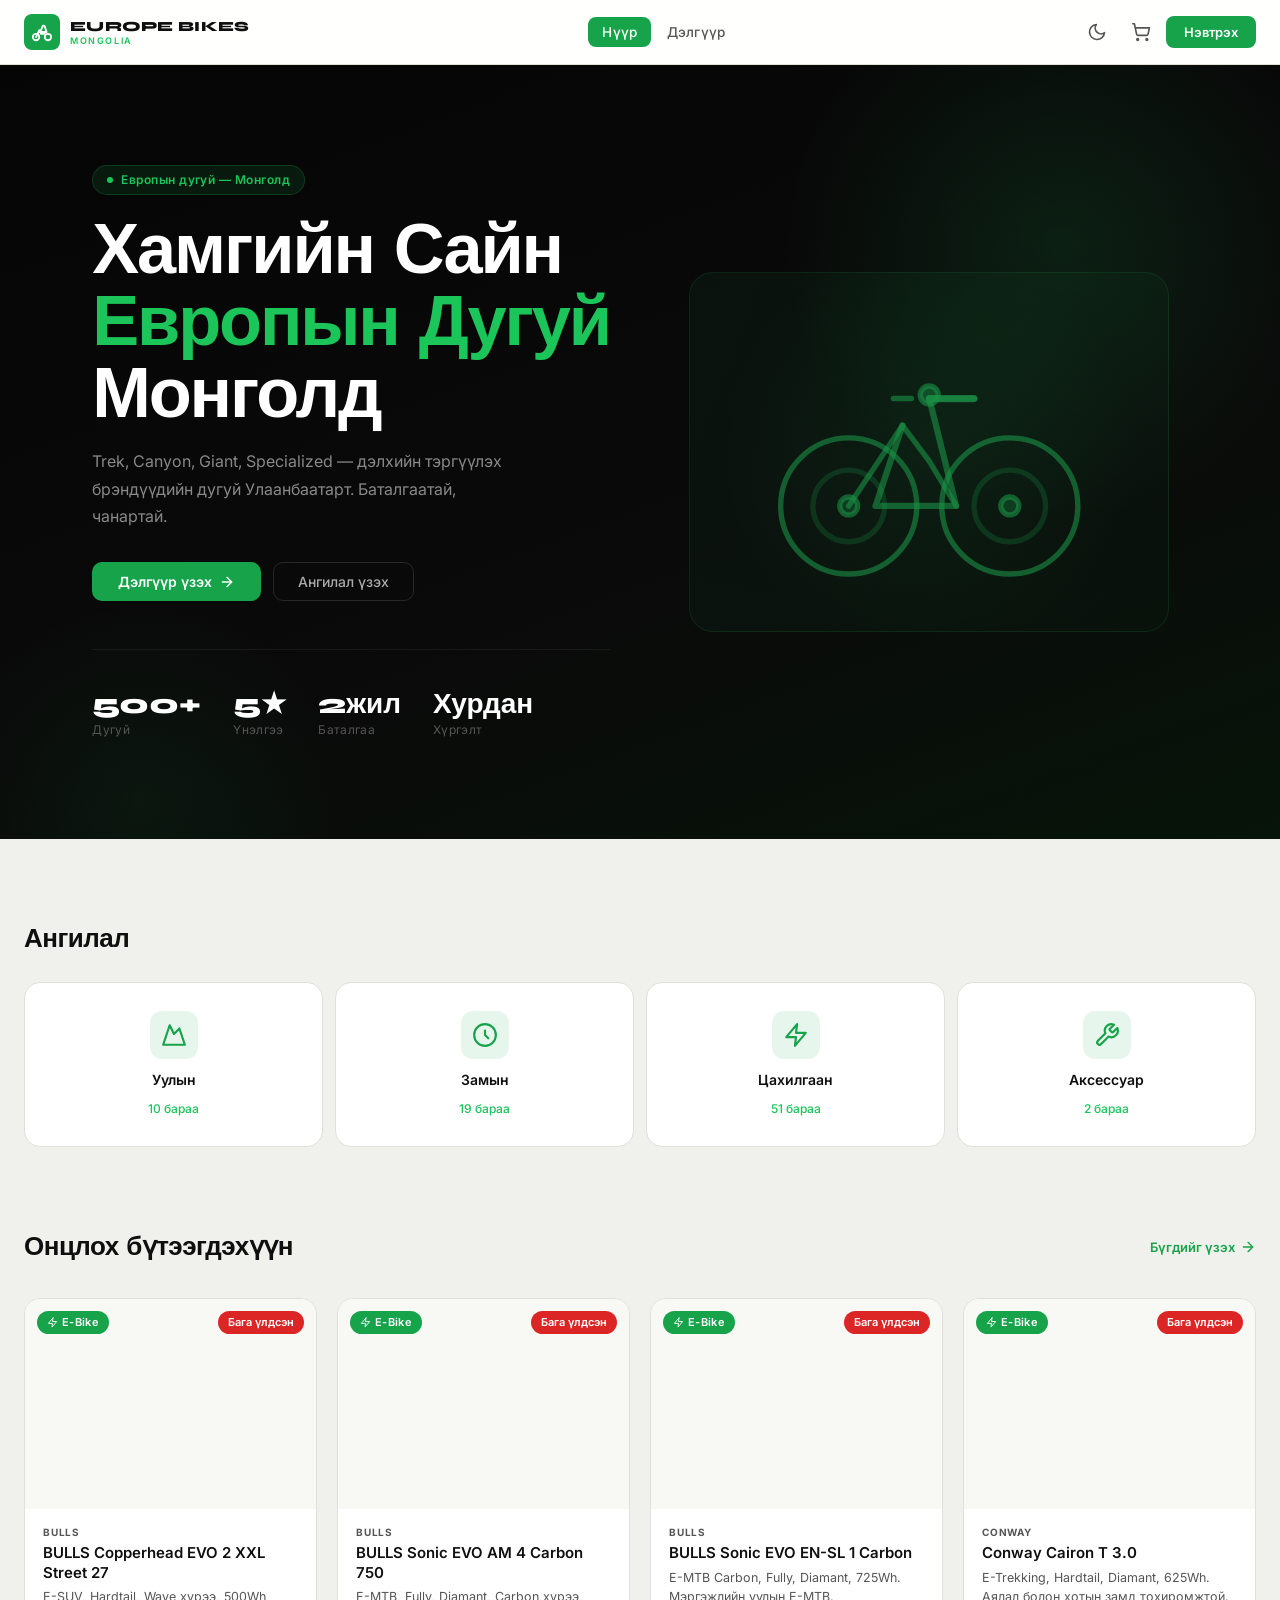
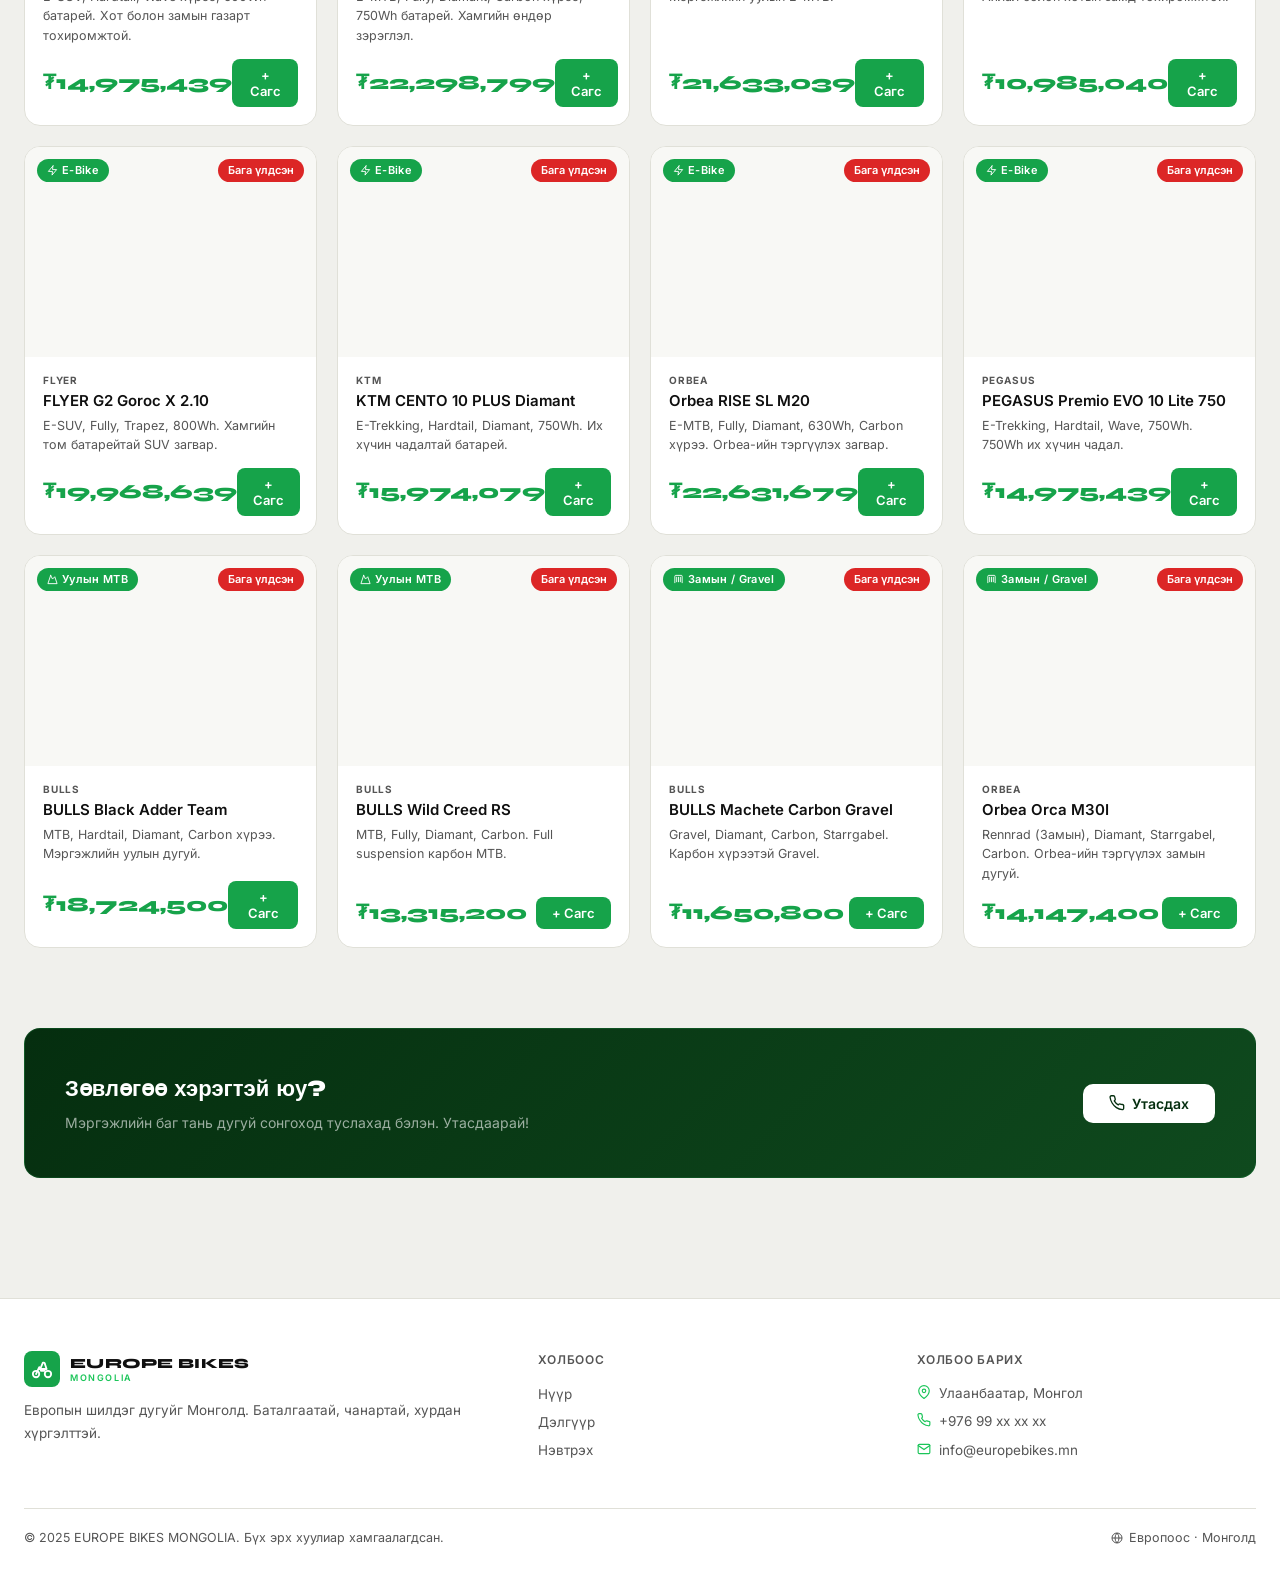
==== commit 18c53c43: "Create index.html" ====
--- a/index.html
+++ b/index.html
@@ -3,6 +3,7 @@
 <head>
 <meta charset="UTF-8"/>
 <meta name="viewport" content="width=device-width,initial-scale=1.0"/>
+<meta name="description" content="Европын дугуй Монголд. Trek, Canyon, BULLS, KTM. Онлайн захиалга боломжтой."/>
 <title id="siteTitle">Europe Bikes Mongolia</title>
 <link href="https://fonts.googleapis.com/css2?family=Syne:wght@400;500;600;700;800&family=Inter:wght@300;400;500;600&display=swap" rel="stylesheet"/>
 <style>
@@ -136,6 +137,28 @@
 .sale-toggle input{width:16px;height:16px;accent-color:#f59e0b;cursor:pointer}
 .sale-toggle span{font-size:13.5px;font-weight:500}
 .sale-pct-row{display:grid;grid-template-columns:1fr 1fr;gap:10px}
+/* Social links */
+.social-links{display:flex;gap:8px;margin-top:12px}
+.social-btn{width:36px;height:36px;border-radius:8px;border:1px solid var(--bd);display:flex;align-items:center;justify-content:center;cursor:pointer;transition:all var(--tr);color:var(--tx2);text-decoration:none;background:transparent}
+.social-btn:hover{border-color:var(--accent2);color:var(--accent);background:var(--accent-light)}
+.social-btn svg{width:17px;height:17px}
+.social-input-row{display:flex;align-items:center;gap:10px}
+/* Announcement bar */
+.annbar{width:100%;padding:9px 16px;text-align:center;font-size:13px;font-weight:600;letter-spacing:.02em;display:flex;align-items:center;justify-content:center;gap:10px;position:relative}
+.annbar-close{position:absolute;right:14px;top:50%;transform:translateY(-50%);background:none;border:none;cursor:pointer;opacity:.7;display:flex;align-items:center}
+.annbar-close:hover{opacity:1}
+/* Map embed */
+.map-embed{width:100%;height:220px;border-radius:var(--r);border:1px solid var(--bd);overflow:hidden;margin-top:10px}
+.map-embed iframe{width:100%;height:100%;border:none}
+/* SEO meta preview */
+.seo-preview{background:var(--bg3);border:1px solid var(--bd);border-radius:var(--r);padding:14px;margin-top:10px}
+.seo-prev-url{font-size:12px;color:#1a73e8;margin-bottom:3px}
+.seo-prev-title{font-size:17px;color:#1a0dab;font-weight:500;margin-bottom:3px}
+.seo-prev-desc{font-size:13px;color:#4d5156}
+/* Delivery settings */
+.delivery-row{display:flex;align-items:center;gap:10px;margin-bottom:8px}
+.delivery-row input[type=number]{width:100px}
+.social-prefix{font-size:13px;color:var(--tx2);white-space:nowrap;font-weight:500;flex-shrink:0}
 .pbody{padding:16px 18px 18px;flex:1;display:flex;flex-direction:column}
 .pname{font-weight:600;font-size:15px;margin-bottom:5px;line-height:1.3;color:var(--tx)}
 .pdesc{color:var(--tx2);font-size:12.5px;line-height:1.55;flex:1;margin-bottom:14px}
@@ -313,6 +336,16 @@
 </head>
 <body class="light">
 
+<!-- ANNOUNCEMENT BAR -->
+<div id="annBar" style="display:none">
+  <div class="annbar" id="annBarInner">
+    <span id="annBarText"></span>
+    <button class="annbar-close" onclick="closeAnnBar()" title="Хаах">
+      <svg style="width:14px;height:14px;fill:none;stroke:currentColor;stroke-width:2.5;stroke-linecap:round" viewBox="0 0 24 24"><line x1="18" y1="6" x2="6" y2="18"/><line x1="6" y1="6" x2="18" y2="18"/></svg>
+    </button>
+  </div>
+</div>
+
 <!-- NOTIFY -->
 <div id="notif" class="notif hidden"></div>
 
@@ -428,6 +461,22 @@
   </symbol>
   <symbol id="ic-save" viewBox="0 0 24 24" fill="none" stroke="currentColor" stroke-width="2" stroke-linecap="round" stroke-linejoin="round">
     <path d="M19 21H5a2 2 0 0 1-2-2V5a2 2 0 0 1 2-2h11l5 5v11a2 2 0 0 1-2 2z"/><polyline points="17 21 17 13 7 13 7 21"/><polyline points="7 3 7 8 15 8"/>
+  </symbol>
+  <symbol id="ic-facebook" viewBox="0 0 24 24">
+    <path fill="currentColor" d="M18 2h-3a5 5 0 0 0-5 5v3H7v4h3v8h4v-8h3l1-4h-4V7a1 1 0 0 1 1-1h3z"/>
+  </symbol>
+  <symbol id="ic-whatsapp" viewBox="0 0 24 24">
+    <path fill="currentColor" d="M17.472 14.382c-.297-.149-1.758-.867-2.03-.967-.273-.099-.471-.148-.67.15-.197.297-.767.966-.94 1.164-.173.199-.347.223-.644.075-.297-.15-1.255-.463-2.39-1.475-.883-.788-1.48-1.761-1.653-2.059-.173-.297-.018-.458.13-.606.134-.133.298-.347.446-.52.149-.174.198-.298.298-.497.099-.198.05-.371-.025-.52-.075-.149-.669-1.612-.916-2.207-.242-.579-.487-.5-.669-.51-.173-.008-.371-.01-.57-.01-.198 0-.52.074-.792.372-.272.297-1.04 1.016-1.04 2.479 0 1.462 1.065 2.875 1.213 3.074.149.198 2.096 3.2 5.077 4.487.709.306 1.262.489 1.694.625.712.227 1.36.195 1.871.118.571-.085 1.758-.719 2.006-1.413.248-.694.248-1.289.173-1.413-.074-.124-.272-.198-.57-.347z"/>
+    <path fill="currentColor" d="M11.999 2C6.477 2 2 6.477 2 12c0 1.89.525 3.66 1.438 5.168L2 22l4.985-1.31A9.942 9.942 0 0 0 12 22c5.523 0 10-4.477 10-10S17.523 2 12 2zm0 18.12a8.12 8.12 0 0 1-4.14-1.128l-.296-.176-3.073.807.82-2.997-.193-.307A8.12 8.12 0 1 1 12 20.12z"/>
+  </symbol>
+  <symbol id="ic-viber" viewBox="0 0 24 24">
+    <path fill="currentColor" d="M11.4 1.1C8.5.5 5.4 1.3 3.2 3.4 1.4 5.2.5 7.7.7 10.2c.1 1.8.8 3.5 1.9 4.9L1.1 19l4.1-1.1c1.3.7 2.8 1.1 4.3 1.2 2.6.1 5.2-.9 7-2.7 2.1-2 3.1-4.9 2.8-7.7-.4-3.3-2.5-6.2-5.5-7.4l-.4-.2zm4.6 12.4c-.2.6-.9 1.1-1.5 1.2-.4.1-.8.1-1.2 0-1.1-.3-2.1-.8-3-1.5-1.5-1.1-2.6-2.6-3.2-4.3-.3-.8-.3-1.7.2-2.4.2-.3.5-.5.9-.5h.7c.2 0 .4.1.5.3l1 2.2c.1.2.1.5-.1.7l-.5.5c-.1.1-.1.3 0 .5.5.9 1.2 1.6 2.1 2.1.2.1.4.1.5 0l.5-.5c.2-.2.5-.2.7-.1l2.2 1c.2.1.3.3.3.5v.6c0 .1 0 .2-.1.2z"/>
+  </symbol>
+  <symbol id="ic-maps" viewBox="0 0 24 24" fill="none" stroke="currentColor" stroke-width="2" stroke-linecap="round" stroke-linejoin="round">
+    <path d="M21 10c0 7-9 13-9 13s-9-6-9-13a9 9 0 0 1 18 0z"/><circle cx="12" cy="10" r="3"/>
+  </symbol>
+  <symbol id="ic-instagram" viewBox="0 0 24 24" fill="none" stroke="currentColor" stroke-width="2" stroke-linecap="round" stroke-linejoin="round">
+    <rect x="2" y="2" width="20" height="20" rx="5" ry="5"/><path d="M16 11.37A4 4 0 1 1 12.63 8 4 4 0 0 1 16 11.37z"/><line x1="17.5" y1="6.5" x2="17.51" y2="6.5"/>
   </symbol>
 </svg>
 
@@ -615,7 +664,11 @@
         </div>
       </div>
       <div class="fcard"><div class="fcard-title">Захиалгын дүн</div><div id="coItems"></div><div class="ctot" style="margin-top:12px"><span>Нийт:</span><span class="act" id="coTot"></span></div></div>
-      <button class="btn fw" style="font-size:15px;padding:14px" onclick="submitOrder()"><svg class="icon icon-sm"><use href="#ic-check"/></svg>Захиалга баталгаажуулах</button>
+      <div id="deliveryInfoBox" style="display:none;background:var(--bg3);border:1px solid var(--bd);border-radius:var(--r);padding:12px 14px;margin-bottom:14px">
+  <div style="font-size:12px;font-weight:700;color:var(--accent);margin-bottom:3px" id="deliveryInfoPrice"></div>
+  <div style="font-size:13px;color:var(--tx2)" id="deliveryInfoTxt"></div>
+</div>
+<button class="btn fw" style="font-size:15px;padding:14px" onclick="submitOrder()"><svg class="icon icon-sm"><use href="#ic-check"/></svg>Захиалга баталгаажуулах</button>
     </div>
   </div>
 </div>
@@ -825,6 +878,150 @@
             <div class="fg" style="margin-top:12px"><label>БАННЕР ТАЙЛБАР</label><input id="s-bannerDesc" type="text" placeholder="Мэргэжлийн баг..."/></div>
             <div class="fg" style="margin:0"><label>УТАСНЫ ХОЛБООС (tel:+976...)</label><input id="s-bannerPhone" type="text" placeholder="tel:+97699999999"/></div>
           </div>
+          <!-- Social Media -->
+          <div class="setting-group" style="grid-column:1/-1">
+            <h4>
+              <span style="display:inline-flex;align-items:center;gap:6px;vertical-align:middle">
+                <svg style="width:14px;height:14px;fill:#1877f2;stroke:none" viewBox="0 0 24 24"><use href="#ic-facebook"/></svg>
+                <svg style="width:14px;height:14px;fill:none;stroke:#e1306c;stroke-width:2;stroke-linecap:round;stroke-linejoin:round" viewBox="0 0 24 24"><use href="#ic-instagram"/></svg>
+                Сошиал медиа
+              </span>
+            </h4>
+            <!-- Facebook -->
+            <div class="fg">
+              <label>FACEBOOK ХАЯГ</label>
+              <div class="social-input-row">
+                <svg style="width:18px;height:18px;fill:#1877f2;flex-shrink:0" viewBox="0 0 24 24"><use href="#ic-facebook"/></svg>
+                <span class="social-prefix">facebook.com/</span>
+                <input id="s-facebook" type="text" placeholder="europebikesmongolia" style="flex:1" oninput="updateSocialPreview()"/>
+              </div>
+              <div style="font-size:11px;color:var(--tx2);margin-top:4px">Жишээ: europebikesmongolia → facebook.com/europebikesmongolia</div>
+            </div>
+            <!-- Instagram -->
+            <div class="fg" style="margin:0">
+              <label>INSTAGRAM ХАЯГ</label>
+              <div class="social-input-row">
+                <svg style="width:18px;height:18px;fill:none;stroke:#e1306c;stroke-width:2;stroke-linecap:round;stroke-linejoin:round;flex-shrink:0" viewBox="0 0 24 24"><use href="#ic-instagram"/></svg>
+                <span class="social-prefix">instagram.com/</span>
+                <input id="s-instagram" type="text" placeholder="europebikes_mn" style="flex:1" oninput="updateSocialPreview()"/>
+              </div>
+              <div style="font-size:11px;color:var(--tx2);margin-top:4px">Жишээ: europebikes_mn → instagram.com/europebikes_mn</div>
+            </div>
+            <!-- Live preview -->
+            <div class="setting-preview" id="socialPreview" style="display:none">
+              <div style="font-size:12px;color:var(--tx2);margin-bottom:8px;font-weight:500">FOOTER ДЭЭР ХАРАГДАХ БАЙДАЛ</div>
+              <div class="social-links">
+                <a id="prevFbBtn" href="#" class="social-btn" target="_blank" title="Facebook">
+                  <svg style="fill:#1877f2;stroke:none" viewBox="0 0 24 24"><use href="#ic-facebook"/></svg>
+                </a>
+                <a id="prevIgBtn" href="#" class="social-btn" target="_blank" title="Instagram">
+                  <svg style="fill:none;stroke:#e1306c;stroke-width:2;stroke-linecap:round;stroke-linejoin:round" viewBox="0 0 24 24"><use href="#ic-instagram"/></svg>
+                </a>
+              </div>
+            </div>
+          </div>
+        </div>
+
+          <!-- Messaging: WhatsApp & Viber -->
+          <div class="setting-group" style="grid-column:1/-1">
+            <h4><svg class="icon icon-sm" style="display:inline;vertical-align:middle;margin-right:4px;fill:var(--tx2);stroke:none" viewBox="0 0 24 24"><use href="#ic-whatsapp"/></svg>WhatsApp / Viber</h4>
+            <div style="display:grid;grid-template-columns:1fr 1fr;gap:12px">
+              <div class="fg" style="margin:0">
+                <label>WHATSAPP ДУГААР</label>
+                <div class="social-input-row">
+                  <svg style="width:18px;height:18px;fill:#25d366;flex-shrink:0" viewBox="0 0 24 24"><use href="#ic-whatsapp"/></svg>
+                  <input id="s-whatsapp" type="text" placeholder="+97699112233" style="flex:1"/>
+                </div>
+              </div>
+              <div class="fg" style="margin:0">
+                <label>VIBER ДУГААР</label>
+                <div class="social-input-row">
+                  <svg style="width:18px;height:18px;fill:#7360f2;flex-shrink:0" viewBox="0 0 24 24"><use href="#ic-viber"/></svg>
+                  <input id="s-viber" type="text" placeholder="+97699112233" style="flex:1"/>
+                </div>
+              </div>
+            </div>
+            <div style="font-size:11px;color:var(--tx2);margin-top:6px">Дугаарыг улсын кодтойгоор бичнэ: +97699112233</div>
+          </div>
+
+          <!-- Delivery -->
+          <div class="setting-group" style="grid-column:1/-1">
+            <h4><svg class="icon icon-sm" style="display:inline;vertical-align:middle;margin-right:4px"><use href="#ic-truck"/></svg>Хүргэлтийн мэдээлэл</h4>
+            <div style="display:grid;grid-template-columns:1fr 1fr;gap:12px">
+              <div class="fg" style="margin:0">
+                <label>ХҮРГЭЛТИЙН ҮНЭ (₮)</label>
+                <input id="s-deliveryPrice" type="number" placeholder="0 (үнэгүй)"/>
+              </div>
+              <div class="fg" style="margin:0">
+                <label>ҮНЭГҮЙ ХҮРГЭЛТИЙН ХЭМ (₮)</label>
+                <input id="s-freeDelivery" type="number" placeholder="0 (заавал биш)"/>
+              </div>
+            </div>
+            <div class="fg" style="margin-top:10px;margin-bottom:0">
+              <label>ХҮРГЭЛТИЙН ТАЙЛБАР</label>
+              <input id="s-deliveryNote" type="text" placeholder="Улаанбаатар хотын дотор 1-2 хоногт хүргэнэ"/>
+            </div>
+          </div>
+
+          <!-- Announcement Bar -->
+          <div class="setting-group" style="grid-column:1/-1">
+            <h4>📢 Мэдэгдлийн мөр (Announcement Bar)</h4>
+            <div class="fg ckg" style="margin-bottom:12px">
+              <label><input type="checkbox" id="s-annOn" onchange="previewAnnBar()"/> Мэдэгдлийн мөр идэвхжүүлэх</label>
+            </div>
+            <div class="fg">
+              <label>ТЕКСТ</label>
+              <input id="s-annText" type="text" placeholder="🚴 Бүх E-Bike-д 20% хямдрал! Зөвхөн энэ сард..." oninput="previewAnnBar()"/>
+            </div>
+            <div style="display:grid;grid-template-columns:1fr 1fr;gap:12px">
+              <div class="fg" style="margin:0">
+                <label>ДЭВСГЭР ӨНГ</label>
+                <input id="s-annBg" type="color" value="#16a34a" oninput="previewAnnBar()" style="width:100%;height:38px;border-radius:8px;border:1px solid var(--bd);cursor:pointer;padding:2px"/>
+              </div>
+              <div class="fg" style="margin:0">
+                <label>ТЕКСТИЙН ӨНГ</label>
+                <input id="s-annColor" type="color" value="#ffffff" oninput="previewAnnBar()" style="width:100%;height:38px;border-radius:8px;border:1px solid var(--bd);cursor:pointer;padding:2px"/>
+              </div>
+            </div>
+            <div id="annPreviewBox" style="margin-top:10px;display:none">
+              <div style="font-size:11px;color:var(--tx2);margin-bottom:6px;font-weight:500;letter-spacing:.04em">УРЬДЧИЛАН ХАРАХ</div>
+              <div id="annPreviewBar" style="padding:9px 16px;text-align:center;font-size:13px;font-weight:600;border-radius:8px">Текст энд харагдана</div>
+            </div>
+          </div>
+
+          <!-- Google Maps -->
+          <div class="setting-group" style="grid-column:1/-1">
+            <h4><svg style="width:14px;height:14px;fill:none;stroke:currentColor;stroke-width:2;stroke-linecap:round;stroke-linejoin:round;display:inline;vertical-align:middle;margin-right:4px" viewBox="0 0 24 24"><use href="#ic-maps"/></svg>Google Maps байршил</h4>
+            <div class="fg">
+              <label>GOOGLE MAPS EMBED URL</label>
+              <input id="s-mapsUrl" type="url" placeholder="https://www.google.com/maps/embed?pb=..."/>
+              <div style="font-size:11px;color:var(--tx2);margin-top:5px;line-height:1.6">Google Maps → Байршлаа хайх → Share → Embed a map → Copy HTML → зөвхөн <strong>src="..."</strong> дотрх URL-ийг хуулж нааж бичнэ</div>
+            </div>
+            <div id="mapPreviewBox" style="display:none">
+              <div style="font-size:11px;color:var(--tx2);margin-bottom:6px;font-weight:500">УРЬДЧИЛАН ХАРАХ</div>
+              <div class="map-embed"><iframe id="mapPreviewFrame" src="" allowfullscreen="" loading="lazy"></iframe></div>
+            </div>
+            <button class="btn btn-sm" onclick="previewMap()" style="margin-top:8px;width:auto">Газрын зураг харах</button>
+          </div>
+
+          <!-- SEO -->
+          <div class="setting-group" style="grid-column:1/-1">
+            <h4><svg class="icon icon-sm" style="display:inline;vertical-align:middle;margin-right:4px"><use href="#ic-link"/></svg>SEO тохиргоо</h4>
+            <div class="fg">
+              <label>ХУУДАСНЫ ГАРЧИГ (browser tab)</label>
+              <input id="s-seoTitle" type="text" placeholder="Europe Bikes Mongolia — Европын дугуй Монголд" oninput="previewSEO()"/>
+            </div>
+            <div class="fg" style="margin:0">
+              <label>ТАЙЛБАР (Google-д харагдах)</label>
+              <textarea id="s-seoDesc" rows="2" placeholder="Trek, Canyon, BULLS, KTM дугуй Монголд. Баталгаатай, чанартай. Онлайн захиалга боломжтой." oninput="previewSEO()"></textarea>
+            </div>
+            <div class="seo-preview" id="seoPreviewBox" style="margin-top:10px">
+              <div class="seo-prev-url">europebikesmongolia.com</div>
+              <div class="seo-prev-title" id="seoPrevTitle">Europe Bikes Mongolia</div>
+              <div class="seo-prev-desc" id="seoPrevDesc">Тайлбараа энд бичнэ...</div>
+            </div>
+          </div>
+
         </div>
 
         <div style="margin-top:16px;display:flex;gap:10px">
@@ -846,6 +1043,14 @@
         <div class="logo-text"><span class="logo-main" id="footLogoMain">EUROPE BIKES</span><span class="logo-sub" id="footLogoSub">MONGOLIA</span></div>
       </div>
       <p class="fdesc">Европын шилдэг дугуйг Монголд. Баталгаатай, чанартай, хурдан хүргэлттэй.</p>
+      <div class="social-links" id="footSocialLinks" style="display:none">
+        <a id="footFbLink" href="#" class="social-btn" target="_blank" rel="noopener" title="Facebook">
+          <svg style="fill:#1877f2;stroke:none" viewBox="0 0 24 24"><use href="#ic-facebook"/></svg>
+        </a>
+        <a id="footIgLink" href="#" class="social-btn" target="_blank" rel="noopener" title="Instagram">
+          <svg style="fill:none;stroke:#e1306c;stroke-width:2;stroke-linecap:round;stroke-linejoin:round" viewBox="0 0 24 24"><use href="#ic-instagram"/></svg>
+        </a>
+      </div>
     </div>
     <div>
       <h4>Холбоос</h4>
@@ -858,6 +1063,9 @@
     <div>
       <h4>Холбоо барих</h4>
       <div class="fcon-item"><svg style="width:14px;height:14px;stroke:var(--accent2);fill:none;flex-shrink:0" viewBox="0 0 24 24" stroke-width="2" stroke-linecap="round" stroke-linejoin="round"><path d="M21 10c0 7-9 13-9 13s-9-6-9-13a9 9 0 0 1 18 0z"/><circle cx="12" cy="10" r="3"/></svg><span id="footAddr">Улаанбаатар, Монгол</span></div>
+      <div id="footWaWrap" style="display:none" class="fcon-item"><svg style="width:14px;height:14px;fill:var(--accent2);flex-shrink:0" viewBox="0 0 24 24"><use href="#ic-whatsapp"/></svg><a id="footWaLink" href="#" style="color:var(--tx2);text-decoration:none" target="_blank"><span id="footWaTxt"></span></a></div>
+      <div id="footVbWrap" style="display:none" class="fcon-item"><svg style="width:14px;height:14px;fill:#7360f2;flex-shrink:0" viewBox="0 0 24 24"><use href="#ic-viber"/></svg><a id="footVbLink" href="#" style="color:var(--tx2);text-decoration:none" target="_blank"><span id="footVbTxt"></span></a></div>
+      <div id="footMapWrap" class="map-embed" style="display:none"><iframe id="footMapFrame" src="" allowfullscreen="" loading="lazy" referrerpolicy="no-referrer-when-downgrade"></iframe></div>
       <div class="fcon-item"><svg style="width:14px;height:14px;stroke:var(--accent2);fill:none;flex-shrink:0" viewBox="0 0 24 24" stroke-width="2" stroke-linecap="round" stroke-linejoin="round"><path d="M22 16.92v3a2 2 0 0 1-2.18 2 19.79 19.79 0 0 1-8.63-3.07A19.5 19.5 0 0 1 4.69 12a19.79 19.79 0 0 1-3.07-8.67A2 2 0 0 1 3.56 1.18h3a2 2 0 0 1 2 1.72c.127.96.361 1.903.7 2.81a2 2 0 0 1-.45 2.11L7.91 8.91a16 16 0 0 0 6 6l.91-.91a2 2 0 0 1 2.11-.45c.907.339 1.85.573 2.81.7A2 2 0 0 1 22 16.92z"/></svg><span id="footPhone">+976 99 xx xx xx</span></div>
       <div class="fcon-item"><svg style="width:14px;height:14px;stroke:var(--accent2);fill:none;flex-shrink:0" viewBox="0 0 24 24" stroke-width="2" stroke-linecap="round" stroke-linejoin="round"><path d="M4 4h16c1.1 0 2 .9 2 2v12c0 1.1-.9 2-2 2H4c-1.1 0-2-.9-2-2V6c0-1.1.9-2 2-2z"/><polyline points="22,6 12,13 2,6"/></svg><span id="footEmail">info@europebikes.mn</span></div>
     </div>
@@ -976,7 +1184,13 @@
   heroLine1:"Хамгийн Сайн",heroLine2:"Европын Дугуй",heroLine3:"Монголд",
   heroDesc:"Trek, Canyon, Giant, Specialized — дэлхийн тэргүүлэх брэндүүдийн дугуй Улаанбаатарт. Баталгаатай, чанартай.",
   bannerTitle:"Зөвлөгөө хэрэгтэй юу?",bannerDesc:"Мэргэжлийн баг тань дугуй сонгоход туслахад бэлэн. Утасдаарай!",
-  bannerBtn:"Утасдах",bannerPhone:"tel:+97699999999"
+  bannerBtn:"Утасдах",bannerPhone:"tel:+97699999999",
+  facebook:"",instagram:"",
+  whatsapp:"",viber:"",
+  deliveryPrice:0,freeDelivery:0,deliveryNote:"Улаанбаатар хотын дотор 1-2 хоногт хүргэнэ",
+  annOn:false,annText:"",annBg:"#16a34a",annColor:"#ffffff",
+  mapsUrl:"",
+  seoTitle:"",seoDesc:""
 };
 
 // ── STATE ──────────────────────────────────────────────────────
@@ -1097,11 +1311,140 @@
   var bd=document.getElementById("bannerDesc");if(bd)bd.textContent=s.bannerDesc||DEF_SETTINGS.bannerDesc;
   var bpt=document.getElementById("bannerPhoneTxt");if(bpt)bpt.textContent=s.bannerBtn||"Утасдах";
   var bpl=document.getElementById("bannerPhoneLink");if(bpl)bpl.href=s.bannerPhone||"tel:+97699999999";
+  // Social media - footer
+  applySocial(s.facebook||"", s.instagram||"");
+  // WhatsApp / Viber
+  applyMessaging(s.whatsapp||"", s.viber||"");
+  // Announcement bar
+  applyAnnBar(s.annOn, s.annText||"", s.annBg||"#16a34a", s.annColor||"#ffffff");
+  // Google Maps
+  applyMaps(s.mapsUrl||"");
+  // SEO
+  applySEO(s.seoTitle||"", s.seoDesc||"");
+  // Delivery - update checkout note
+  applyDelivery(s.deliveryPrice||0, s.freeDelivery||0, s.deliveryNote||"");
 }
 function hexToRgb(hex){var r=parseInt(hex.slice(1,3),16),g=parseInt(hex.slice(3,5),16),b=parseInt(hex.slice(5,7),16);return r+","+g+","+b;}
 function hexToHsl(hex){var r=parseInt(hex.slice(1,3),16)/255,g=parseInt(hex.slice(3,5),16)/255,b=parseInt(hex.slice(5,7),16)/255;var max=Math.max(r,g,b),min=Math.min(r,g,b),h,s,l=(max+min)/2;if(max===min){h=s=0;}else{var d=max-min;s=l>0.5?d/(2-max-min):d/(max+min);switch(max){case r:h=(g-b)/d+(g<b?6:0);break;case g:h=(b-r)/d+2;break;case b:h=(r-g)/d+4;break;}h/=6;}return{h:Math.round(h*360),s:Math.round(s*100),l:Math.round(l*100)};}
 function hslStr(h,s,l){return"hsl("+h+","+s+"%,"+l+"%)"}
 
+function applyMessaging(wa, vb){
+  var waWrap=document.getElementById("footWaWrap");
+  var waLink=document.getElementById("footWaLink");
+  var waTxt=document.getElementById("footWaTxt");
+  var vbWrap=document.getElementById("footVbWrap");
+  var vbLink=document.getElementById("footVbLink");
+  var vbTxt=document.getElementById("footVbTxt");
+  var hasWa=wa&&wa.trim()!=="";
+  var hasVb=vb&&vb.trim()!=="";
+  if(waWrap)waWrap.style.display=hasWa?"flex":"none";
+  if(hasWa&&waLink){waLink.href="https://wa.me/"+wa.replace(/[^0-9]/g,"");if(waTxt)waTxt.textContent=wa;}
+  if(vbWrap)vbWrap.style.display=hasVb?"flex":"none";
+  if(hasVb&&vbLink){vbLink.href="viber://chat?number="+vb.replace(/[^0-9]/g,"");if(vbTxt)vbTxt.textContent=vb;}
+}
+function applyAnnBar(on, text, bg, color){
+  var bar=document.getElementById("annBar");
+  var inner=document.getElementById("annBarInner");
+  var txt=document.getElementById("annBarText");
+  if(!bar)return;
+  if(on&&text){
+    bar.style.display="block";
+    if(inner){inner.style.background=bg;inner.style.color=color;}
+    if(txt)txt.textContent=text;
+  } else {
+    bar.style.display="none";
+  }
+}
+function closeAnnBar(){var b=document.getElementById("annBar");if(b)b.style.display="none";}
+function previewAnnBar(){
+  var on=document.getElementById("s-annOn");
+  var txt=document.getElementById("s-annText");
+  var bg=document.getElementById("s-annBg");
+  var cl=document.getElementById("s-annColor");
+  var box=document.getElementById("annPreviewBox");
+  var prev=document.getElementById("annPreviewBar");
+  if(!on||!prev)return;
+  var show=on.checked&&txt&&txt.value.trim();
+  if(box)box.style.display=show?"block":"none";
+  if(prev&&show){
+    prev.textContent=txt.value;
+    prev.style.background=bg?bg.value:"#16a34a";
+    prev.style.color=cl?cl.value:"#ffffff";
+  }
+}
+function applyMaps(url){
+  var wrap=document.getElementById("footMapWrap");
+  var frame=document.getElementById("footMapFrame");
+  if(!wrap||!frame)return;
+  if(url){wrap.style.display="block";frame.src=url;}
+  else{wrap.style.display="none";frame.src="";}
+}
+function previewMap(){
+  var url=(document.getElementById("s-mapsUrl")||{}).value||"";
+  if(!url){notify("Maps URL оруулаагүй байна","err");return;}
+  var box=document.getElementById("mapPreviewBox");
+  var frame=document.getElementById("mapPreviewFrame");
+  if(box)box.style.display="block";
+  if(frame)frame.src=url;
+}
+function applySEO(title, desc){
+  var t=title||(S.settings.logoMain||"Europe Bikes")+" "+(S.settings.logoSub||"Mongolia");
+  document.title=t;
+  var metaDesc=document.querySelector("meta[name=description]");
+  if(metaDesc)metaDesc.setAttribute("content",desc);
+}
+function previewSEO(){
+  var t=(document.getElementById("s-seoTitle")||{}).value||"Europe Bikes Mongolia";
+  var d=(document.getElementById("s-seoDesc")||{}).value||"";
+  var pt=document.getElementById("seoPrevTitle");var pd=document.getElementById("seoPrevDesc");
+  if(pt)pt.textContent=t||"Europe Bikes Mongolia";
+  if(pd)pd.textContent=d||"Тайлбараа энд бичнэ...";
+}
+function applyDelivery(price, free, note){
+  // Show delivery info in checkout
+  var el=document.getElementById("deliveryInfoBox");
+  if(!el)return;
+  if(note){
+    el.style.display="block";
+    var txt=document.getElementById("deliveryInfoTxt");
+    var pTxt=document.getElementById("deliveryInfoPrice");
+    if(txt)txt.textContent=note;
+    if(pTxt){
+      if(price===0)pTxt.textContent="Үнэгүй хүргэлт";
+      else if(free>0)pTxt.textContent=free.toLocaleString()+"₮-аас дээш захиалгад үнэгүй";
+      else pTxt.textContent="Хүргэлт: "+fmt(price);
+    }
+  } else {
+    el.style.display="none";
+  }
+}
+function applySocial(fb, ig){
+  var wrap=document.getElementById("footSocialLinks");
+  var fbLink=document.getElementById("footFbLink");
+  var igLink=document.getElementById("footIgLink");
+  var hasFb=fb&&fb.trim()!=="";
+  var hasIg=ig&&ig.trim()!=="";
+  if(wrap) wrap.style.display=(hasFb||hasIg)?"flex":"none";
+  if(fbLink){
+    fbLink.href=hasFb?"https://facebook.com/"+fb.trim():"#";
+    fbLink.style.display=hasFb?"flex":"none";
+  }
+  if(igLink){
+    igLink.href=hasIg?"https://instagram.com/"+ig.trim():"#";
+    igLink.style.display=hasIg?"flex":"none";
+  }
+}
+function updateSocialPreview(){
+  var fb=(document.getElementById("s-facebook")||{}).value||"";
+  var ig=(document.getElementById("s-instagram")||{}).value||"";
+  var hasFb=fb.trim()!=="";var hasIg=ig.trim()!=="";
+  var prevWrap=document.getElementById("socialPreview");
+  var prevFb=document.getElementById("prevFbBtn");
+  var prevIg=document.getElementById("prevIgBtn");
+  if(prevWrap) prevWrap.style.display=(hasFb||hasIg)?"block":"none";
+  if(prevFb){prevFb.href=hasFb?"https://facebook.com/"+fb.trim():"#";prevFb.style.display=hasFb?"flex":"none";}
+  if(prevIg){prevIg.href=hasIg?"https://instagram.com/"+ig.trim():"#";prevIg.style.display=hasIg?"flex":"none";}
+}
 function previewLogo(){
   var m=document.getElementById("s-logoMain").value||"EUROPE BIKES";
   var sub=document.getElementById("s-logoSub").value||"MONGOLIA";
@@ -1132,17 +1475,38 @@
     bannerBtn:document.getElementById("s-bannerBtn").value||DEF_SETTINGS.bannerBtn,
     bannerPhone:document.getElementById("s-bannerPhone").value||DEF_SETTINGS.bannerPhone,
     logoImage:S.settings.logoImage||null,
+    facebook:document.getElementById("s-facebook").value.trim(),
+    instagram:document.getElementById("s-instagram").value.trim(),
+    whatsapp:document.getElementById("s-whatsapp").value.trim(),
+    viber:document.getElementById("s-viber").value.trim(),
+    deliveryPrice:parseInt(document.getElementById("s-deliveryPrice").value)||0,
+    freeDelivery:parseInt(document.getElementById("s-freeDelivery").value)||0,
+    deliveryNote:document.getElementById("s-deliveryNote").value.trim(),
+    annOn:document.getElementById("s-annOn").checked,
+    annText:document.getElementById("s-annText").value.trim(),
+    annBg:document.getElementById("s-annBg").value||"#16a34a",
+    annColor:document.getElementById("s-annColor").value||"#ffffff",
+    mapsUrl:document.getElementById("s-mapsUrl").value.trim(),
+    seoTitle:document.getElementById("s-seoTitle").value.trim(),
+    seoDesc:document.getElementById("s-seoDesc").value.trim(),
   };
   save();applySettings();notify("Тохиргоо амжилттай хадгалагдлаа!");
 }
 function resetSettings(){if(!confirm("Анхны байдалд буцаах уу?"))return;S.settings=Object.assign({},DEF_SETTINGS);S.settings.logoImage=null;save();applySettings();removeLogo();loadSettingsForm();notify("Анхны байдалд буцаав");}
 function loadSettingsForm(){
   var s=S.settings;
-  var fields={"s-logoMain":"logoMain","s-logoSub":"logoSub","s-accentColor":"accentColor","s-phone":"phone","s-email":"email","s-address":"address","s-badge":"badge","s-heroLine1":"heroLine1","s-heroLine2":"heroLine2","s-heroLine3":"heroLine3","s-heroDesc":"heroDesc","s-bannerTitle":"bannerTitle","s-bannerDesc":"bannerDesc","s-bannerBtn":"bannerBtn","s-bannerPhone":"bannerPhone"};
-  Object.keys(fields).forEach(function(id){var el=document.getElementById(id);if(el&&s[fields[id]])el.value=s[fields[id]];});
+  var fields={"s-logoMain":"logoMain","s-logoSub":"logoSub","s-accentColor":"accentColor","s-phone":"phone","s-email":"email","s-address":"address","s-badge":"badge","s-heroLine1":"heroLine1","s-heroLine2":"heroLine2","s-heroLine3":"heroLine3","s-heroDesc":"heroDesc","s-bannerTitle":"bannerTitle","s-bannerDesc":"bannerDesc","s-bannerBtn":"bannerBtn","s-bannerPhone":"bannerPhone","s-facebook":"facebook","s-instagram":"instagram","s-whatsapp":"whatsapp","s-viber":"viber","s-deliveryPrice":"deliveryPrice","s-freeDelivery":"freeDelivery","s-deliveryNote":"deliveryNote","s-annText":"annText","s-mapsUrl":"mapsUrl","s-seoTitle":"seoTitle","s-seoDesc":"seoDesc"};
+  Object.keys(fields).forEach(function(id){var el=document.getElementById(id);if(el&&s[fields[id]]!==undefined)el.value=s[fields[id]]||"";});
   var pm=document.getElementById("prevLogoMain");if(pm)pm.textContent=s.logoMain||"EUROPE BIKES";
   var ps=document.getElementById("prevLogoSub");if(ps)ps.textContent=s.logoSub||"MONGOLIA";
   var prevMark=document.getElementById("prevLogoMark");if(prevMark)prevMark.style.background=s.accentColor||"#16a34a";
+  // Social preview in settings
+  updateSocialPreview();
+  var s2=S.settings;
+  var annOnEl=document.getElementById("s-annOn");if(annOnEl)annOnEl.checked=s2.annOn||false;
+  var annBgEl=document.getElementById("s-annBg");if(annBgEl)annBgEl.value=s2.annBg||"#16a34a";
+  var annClEl=document.getElementById("s-annColor");if(annClEl)annClEl.value=s2.annColor||"#ffffff";
+  previewAnnBar();previewSEO();
   // Logo image preview
   if(s.logoImage){showLogoPreview(s.logoImage);}
   else{
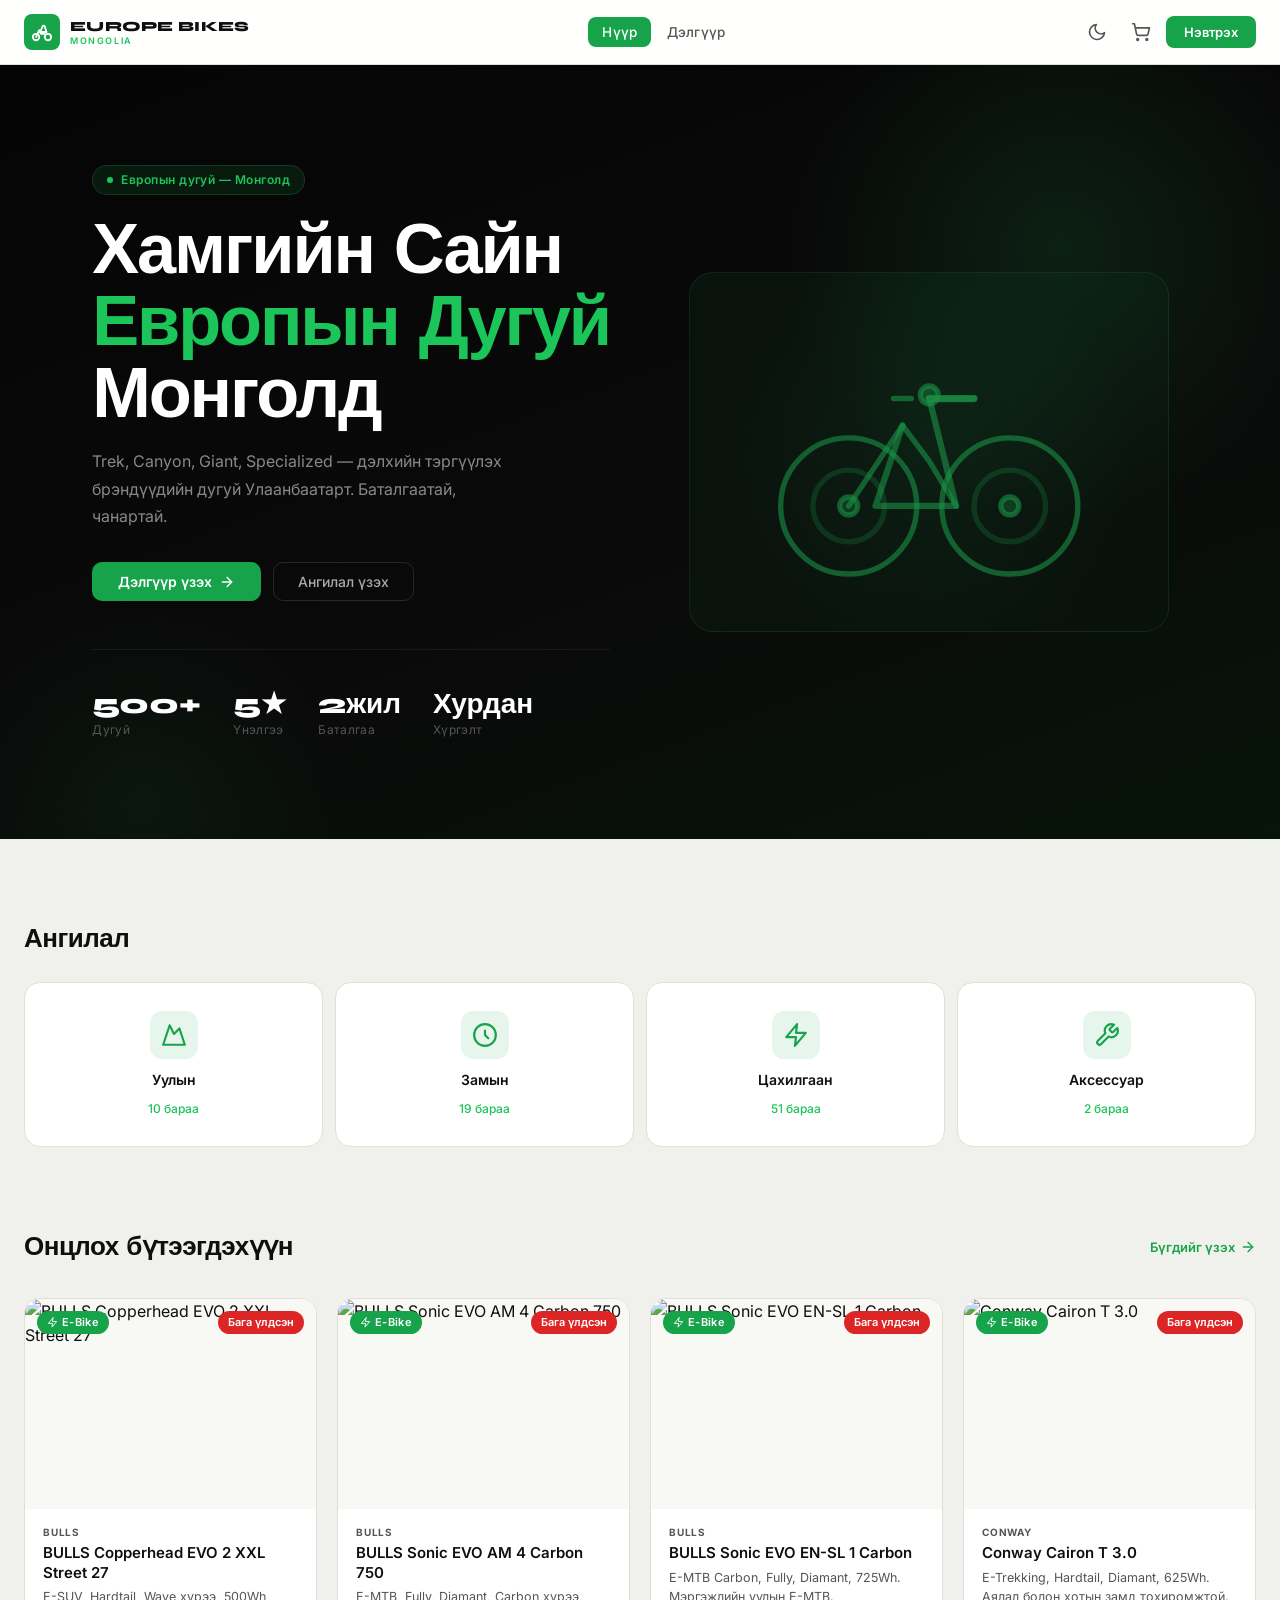
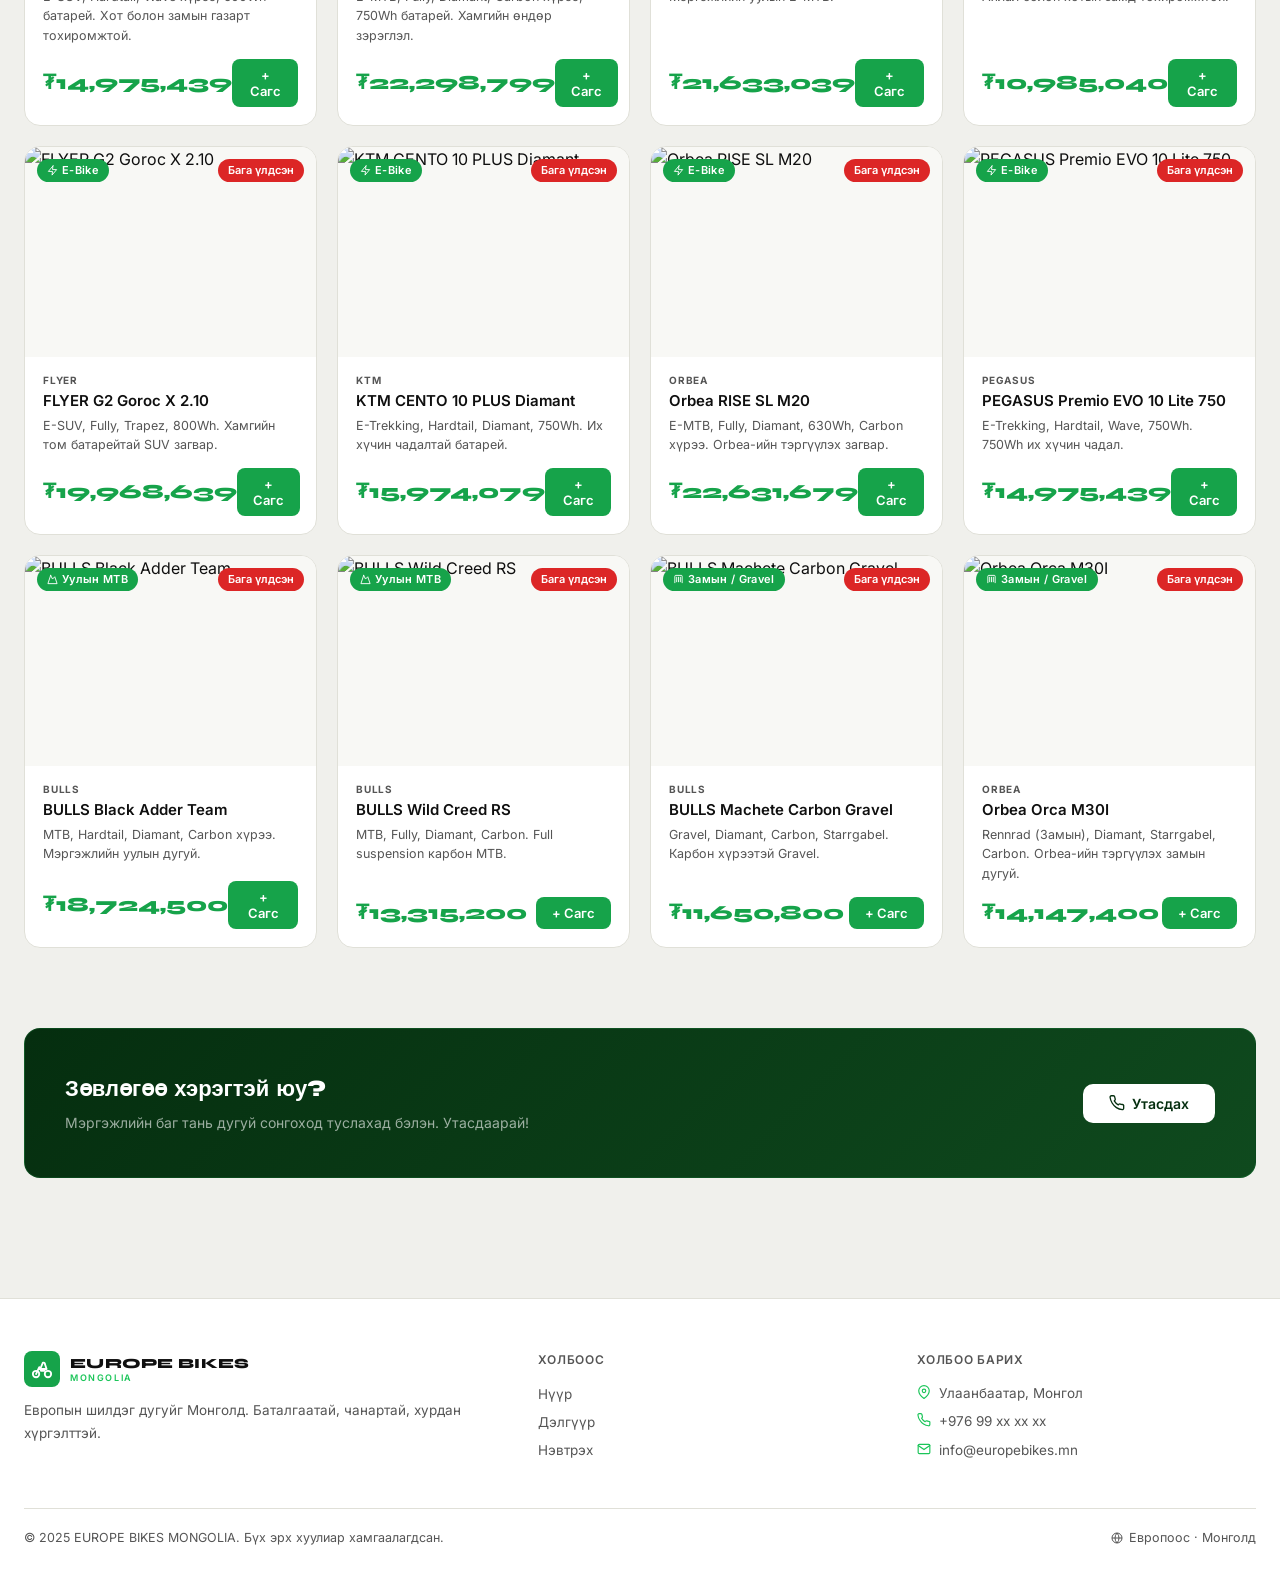
==== commit 64364b6e: "Create index.html" ====
--- a/index.html
+++ b/index.html
@@ -144,9 +144,28 @@
 .social-btn svg{width:17px;height:17px}
 .social-input-row{display:flex;align-items:center;gap:10px}
 /* Announcement bar */
-.annbar{width:100%;padding:9px 16px;text-align:center;font-size:13px;font-weight:600;letter-spacing:.02em;display:flex;align-items:center;justify-content:center;gap:10px;position:relative}
-.annbar-close{position:absolute;right:14px;top:50%;transform:translateY(-50%);background:none;border:none;cursor:pointer;opacity:.7;display:flex;align-items:center}
-.annbar-close:hover{opacity:1}
+/* Announcement bar — rich version */
+#annBar{width:100%;overflow:hidden;position:relative}
+.ann-simple{padding:10px 48px;text-align:center;font-size:13px;font-weight:600;letter-spacing:.02em;display:flex;align-items:center;justify-content:center;gap:8px}
+.ann-rich{display:flex;align-items:stretch;min-height:72px;position:relative}
+.ann-rich-img{width:220px;flex-shrink:0;overflow:hidden;position:relative}
+.ann-rich-img img{width:100%;height:100%;object-fit:cover;display:block}
+.ann-rich-img .ann-img-overlay{position:absolute;inset:0;background:linear-gradient(90deg,transparent 60%,var(--ann-bg,#16a34a))}
+.ann-rich-body{flex:1;display:flex;flex-direction:column;justify-content:center;padding:14px 56px 14px 28px;gap:4px}
+.ann-rich-badge{font-size:10px;font-weight:700;letter-spacing:.1em;text-transform:uppercase;opacity:.75;margin-bottom:2px}
+.ann-rich-title{font-family:"Syne",sans-serif;font-size:clamp(14px,2.5vw,20px);font-weight:800;line-height:1.15;letter-spacing:-.01em}
+.ann-rich-desc{font-size:clamp(11px,1.5vw,13px);opacity:.8;line-height:1.4;margin-top:1px}
+.ann-rich-cta{display:inline-flex;align-items:center;gap:6px;margin-top:8px;padding:7px 16px;border-radius:7px;font-weight:700;font-size:12px;text-decoration:none;transition:opacity .2s;width:fit-content}
+.ann-rich-cta:hover{opacity:.85}
+.ann-close{position:absolute;right:14px;top:50%;transform:translateY(-50%);background:rgba(255,255,255,.15);border:none;cursor:pointer;width:28px;height:28px;border-radius:50%;display:flex;align-items:center;justify-content:center;transition:background .2s;backdrop-filter:blur(4px)}
+.ann-close:hover{background:rgba(255,255,255,.3)}
+.ann-close svg{width:13px;height:13px}
+@media(max-width:600px){
+  .ann-rich-img{display:none}
+  .ann-rich-body{padding:12px 44px 12px 16px}
+  .ann-rich-title{font-size:14px}
+  .ann-rich-desc{display:none}
+}
 /* Map embed */
 .map-embed{width:100%;height:220px;border-radius:var(--r);border:1px solid var(--bd);overflow:hidden;margin-top:10px}
 .map-embed iframe{width:100%;height:100%;border:none}
@@ -337,14 +356,7 @@
 <body class="light">
 
 <!-- ANNOUNCEMENT BAR -->
-<div id="annBar" style="display:none">
-  <div class="annbar" id="annBarInner">
-    <span id="annBarText"></span>
-    <button class="annbar-close" onclick="closeAnnBar()" title="Хаах">
-      <svg style="width:14px;height:14px;fill:none;stroke:currentColor;stroke-width:2.5;stroke-linecap:round" viewBox="0 0 24 24"><line x1="18" y1="6" x2="6" y2="18"/><line x1="6" y1="6" x2="18" y2="18"/></svg>
-    </button>
-  </div>
-</div>
+<div id="annBar" style="display:none"></div>
 
 <!-- NOTIFY -->
 <div id="notif" class="notif hidden"></div>
@@ -965,27 +977,86 @@
 
           <!-- Announcement Bar -->
           <div class="setting-group" style="grid-column:1/-1">
-            <h4>📢 Мэдэгдлийн мөр (Announcement Bar)</h4>
-            <div class="fg ckg" style="margin-bottom:12px">
+            <h4>📢 Мэдэгдлийн мөр</h4>
+            <div class="fg ckg" style="margin-bottom:14px">
               <label><input type="checkbox" id="s-annOn" onchange="previewAnnBar()"/> Мэдэгдлийн мөр идэвхжүүлэх</label>
             </div>
-            <div class="fg">
-              <label>ТЕКСТ</label>
-              <input id="s-annText" type="text" placeholder="🚴 Бүх E-Bike-д 20% хямдрал! Зөвхөн энэ сард..." oninput="previewAnnBar()"/>
-            </div>
-            <div style="display:grid;grid-template-columns:1fr 1fr;gap:12px">
+
+            <!-- Style selector -->
+            <div class="fg" style="margin-bottom:14px">
+              <label>ЗАГВАР СОНГОХ</label>
+              <div style="display:flex;gap:10px;flex-wrap:wrap">
+                <label style="flex:1;min-width:130px;cursor:pointer">
+                  <input type="radio" name="annStyle" id="s-annStyleSimple" value="simple" onchange="previewAnnBar()" style="accent-color:var(--accent)"/>
+                  <span style="margin-left:6px;font-size:13px;font-weight:500">Энгийн мөр</span>
+                  <div style="margin-top:6px;padding:8px;background:var(--bg3);border:1px solid var(--bd);border-radius:8px;font-size:11px;text-align:center;color:var(--tx2)">— Текст энд —</div>
+                </label>
+                <label style="flex:1;min-width:130px;cursor:pointer">
+                  <input type="radio" name="annStyle" id="s-annStyleRich" value="rich" onchange="previewAnnBar()" checked style="accent-color:var(--accent)"/>
+                  <span style="margin-left:6px;font-size:13px;font-weight:500">Зурагтай баннер</span>
+                  <div style="margin-top:6px;padding:8px;background:var(--bg3);border:1px solid var(--bd);border-radius:8px;font-size:11px;text-align:center;color:var(--tx2)">🖼 Зураг + Гарчиг + Товч</div>
+                </label>
+              </div>
+            </div>
+
+            <!-- Shared: colors -->
+            <div style="display:grid;grid-template-columns:1fr 1fr;gap:12px;margin-bottom:14px">
               <div class="fg" style="margin:0">
                 <label>ДЭВСГЭР ӨНГ</label>
-                <input id="s-annBg" type="color" value="#16a34a" oninput="previewAnnBar()" style="width:100%;height:38px;border-radius:8px;border:1px solid var(--bd);cursor:pointer;padding:2px"/>
+                <input id="s-annBg" type="color" value="#0a0a0a" oninput="previewAnnBar()" style="width:100%;height:38px;border-radius:8px;border:1px solid var(--bd);cursor:pointer;padding:2px"/>
               </div>
               <div class="fg" style="margin:0">
                 <label>ТЕКСТИЙН ӨНГ</label>
                 <input id="s-annColor" type="color" value="#ffffff" oninput="previewAnnBar()" style="width:100%;height:38px;border-radius:8px;border:1px solid var(--bd);cursor:pointer;padding:2px"/>
               </div>
             </div>
-            <div id="annPreviewBox" style="margin-top:10px;display:none">
-              <div style="font-size:11px;color:var(--tx2);margin-bottom:6px;font-weight:500;letter-spacing:.04em">УРЬДЧИЛАН ХАРАХ</div>
-              <div id="annPreviewBar" style="padding:9px 16px;text-align:center;font-size:13px;font-weight:600;border-radius:8px">Текст энд харагдана</div>
+
+            <!-- Simple style fields -->
+            <div id="annSimpleFields">
+              <div class="fg" style="margin:0">
+                <label>ТЕКСТ</label>
+                <input id="s-annText" type="text" placeholder="🚴 Бүх E-Bike-д 20% хямдрал! Зөвхөн энэ сард..." oninput="previewAnnBar()"/>
+              </div>
+            </div>
+
+            <!-- Rich style fields -->
+            <div id="annRichFields">
+              <div class="fg">
+                <label>ЗУРГИЙН URL <span style="color:var(--tx2);font-weight:400">(дугуй, промо зураг)</span></label>
+                <div style="display:flex;gap:8px;align-items:flex-start">
+                  <input id="s-annImg" type="url" placeholder="https://images.unsplash.com/photo-..." oninput="previewAnnBar()" style="flex:1"/>
+                  <button onclick="setAnnSampleImg()" class="btn-out" style="white-space:nowrap;padding:10px 12px;font-size:12px;flex-shrink:0">Жишээ зураг</button>
+                </div>
+                <div style="font-size:11px;color:var(--tx2);margin-top:4px">Unsplash, зөөн байрлуулсан зургийн URL. Landscape (16:9 эсвэл 4:3) хэлбэр тохиромжтой.</div>
+              </div>
+              <div class="fg">
+                <label>BADGE ТЕКСТ <span style="color:var(--tx2);font-weight:400">(жижиг дээд тэмдэглэгээ)</span></label>
+                <input id="s-annBadge" type="text" placeholder="🔥 ХЯЗГААРЛАГДМАЛ САНАЛ" oninput="previewAnnBar()"/>
+              </div>
+              <div class="fg">
+                <label>ГАРЧИГ</label>
+                <input id="s-annTitle" type="text" placeholder="Бүх E-Bike-д 20% хямдрал!" oninput="previewAnnBar()"/>
+              </div>
+              <div class="fg">
+                <label>ТАЙЛБАР</label>
+                <input id="s-annDesc" type="text" placeholder="Зөвхөн энэ сарын эцэс хүртэл. Хурдан захиалаарай!" oninput="previewAnnBar()"/>
+              </div>
+              <div style="display:grid;grid-template-columns:1fr 1fr;gap:12px">
+                <div class="fg" style="margin:0">
+                  <label>ТОВЧНЫ ТЕКСТ</label>
+                  <input id="s-annCta" type="text" placeholder="Одоо үзэх →" oninput="previewAnnBar()"/>
+                </div>
+                <div class="fg" style="margin:0">
+                  <label>ТОВЧНЫ ӨНГ</label>
+                  <input id="s-annCtaBg" type="color" value="#22c55e" oninput="previewAnnBar()" style="width:100%;height:38px;border-radius:8px;border:1px solid var(--bd);cursor:pointer;padding:2px"/>
+                </div>
+              </div>
+            </div>
+
+            <!-- Live preview -->
+            <div id="annPreviewBox" style="margin-top:16px;display:none">
+              <div style="font-size:11px;color:var(--tx2);margin-bottom:8px;font-weight:600;letter-spacing:.06em;text-transform:uppercase">Урьдчилан харах</div>
+              <div id="annPreviewBar" style="border-radius:10px;overflow:hidden;border:1px solid var(--bd)"></div>
             </div>
           </div>
 
@@ -1188,7 +1259,7 @@
   facebook:"",instagram:"",
   whatsapp:"",viber:"",
   deliveryPrice:0,freeDelivery:0,deliveryNote:"Улаанбаатар хотын дотор 1-2 хоногт хүргэнэ",
-  annOn:false,annText:"",annBg:"#16a34a",annColor:"#ffffff",
+  annOn:false,annStyle:"rich",annText:"",annBg:"#0a0a0a",annColor:"#ffffff",annImg:"",annBadge:"",annTitle:"",annDesc:"",annCta:"",annCtaBg:"#22c55e",
   mapsUrl:"",
   seoTitle:"",seoDesc:""
 };
@@ -1316,7 +1387,7 @@
   // WhatsApp / Viber
   applyMessaging(s.whatsapp||"", s.viber||"");
   // Announcement bar
-  applyAnnBar(s.annOn, s.annText||"", s.annBg||"#16a34a", s.annColor||"#ffffff");
+  applyAnnBar(s.annOn,s.annText||"",s.annBg||"#0a0a0a",s.annColor||"#fff",s.annStyle||"rich",s.annImg||"",s.annBadge||"",s.annTitle||"",s.annDesc||"",s.annCta||"",s.annCtaBg||"#22c55e");
   // Google Maps
   applyMaps(s.mapsUrl||"");
   // SEO
@@ -1342,36 +1413,81 @@
   if(vbWrap)vbWrap.style.display=hasVb?"flex":"none";
   if(hasVb&&vbLink){vbLink.href="viber://chat?number="+vb.replace(/[^0-9]/g,"");if(vbTxt)vbTxt.textContent=vb;}
 }
-function applyAnnBar(on, text, bg, color){
+function getAnnData(){
+  var get=function(id){var e=document.getElementById(id);return e?e.value||"":"";}
+  var getChecked=function(id){var e=document.getElementById(id);return e?e.checked:false;}
+  var styleEl=document.querySelector('input[name="annStyle"]:checked');
+  return {
+    on:getChecked("s-annOn"),
+    style:styleEl?styleEl.value:"rich",
+    bg:get("s-annBg")||"#0a0a0a",
+    color:get("s-annColor")||"#ffffff",
+    text:get("s-annText"),
+    img:get("s-annImg"),
+    badge:get("s-annBadge"),
+    title:get("s-annTitle"),
+    desc:get("s-annDesc"),
+    cta:get("s-annCta"),
+    ctaBg:get("s-annCtaBg")||"#22c55e",
+  };
+}
+function buildAnnBarHTML(d){
+  if(d.style==="simple"){
+    return '<div class="ann-simple" style="background:'+d.bg+';color:'+d.color+'">'
+      +(d.text||"")
+      +'<button class="ann-close" onclick="closeAnnBar()">'
+      +'<svg fill="none" stroke="currentColor" stroke-width="2.5" stroke-linecap="round" viewBox="0 0 24 24"><line x1="18" y1="6" x2="6" y2="18"/><line x1="6" y1="6" x2="18" y2="18"/></svg>'
+      +'</button></div>';
+  }
+  // Rich
+  var overlayColor=d.bg||"#0a0a0a";
+  return '<div class="ann-rich" style="background:'+d.bg+';color:'+d.color+'">'
+    +(d.img?'<div class="ann-rich-img"><img src="'+d.img+'" alt="promo" onerror="this.parentElement.style.display=\'none\'"/><div class="ann-img-overlay" style="background:linear-gradient(90deg,transparent 50%,'+overlayColor+')"></div></div>':"")
+    +'<div class="ann-rich-body">'
+    +(d.badge?'<div class="ann-rich-badge">'+d.badge+'</div>':"")
+    +(d.title?'<div class="ann-rich-title">'+d.title+'</div>':"")
+    +(d.desc?'<div class="ann-rich-desc">'+d.desc+'</div>':"")
+    +(d.cta?'<a href="#" onclick="go(\'shop\');return false;" class="ann-rich-cta" style="background:'+d.ctaBg+';color:#fff">'+d.cta+'</a>':"")
+    +'</div>'
+    +'<button class="ann-close" onclick="closeAnnBar()" style="color:'+d.color+'">'
+    +'<svg fill="none" stroke="currentColor" stroke-width="2.5" stroke-linecap="round" viewBox="0 0 24 24"><line x1="18" y1="6" x2="6" y2="18"/><line x1="6" y1="6" x2="18" y2="18"/></svg>'
+    +'</button></div>';
+}
+function applyAnnBar(on,text,bg,color,style,img,badge,title,desc,cta,ctaBg){
   var bar=document.getElementById("annBar");
-  var inner=document.getElementById("annBarInner");
-  var txt=document.getElementById("annBarText");
   if(!bar)return;
-  if(on&&text){
+  var d={on:on,style:style||"rich",bg:bg||"#0a0a0a",color:color||"#fff",
+    text:text,img:img,badge:badge,title:title,desc:desc,cta:cta,ctaBg:ctaBg||"#22c55e"};
+  var hasContent=on&&(d.style==="simple"?d.text:(d.title||d.text));
+  if(hasContent){
     bar.style.display="block";
-    if(inner){inner.style.background=bg;inner.style.color=color;}
-    if(txt)txt.textContent=text;
+    bar.innerHTML=buildAnnBarHTML(d);
   } else {
     bar.style.display="none";
   }
 }
 function closeAnnBar(){var b=document.getElementById("annBar");if(b)b.style.display="none";}
+function setAnnSampleImg(){
+  var el=document.getElementById("s-annImg");
+  if(el){el.value="https://images.unsplash.com/photo-1558618666-fcd25c85cd64?w=800&q=80";previewAnnBar();}
+}
 function previewAnnBar(){
   var on=document.getElementById("s-annOn");
-  var txt=document.getElementById("s-annText");
-  var bg=document.getElementById("s-annBg");
-  var cl=document.getElementById("s-annColor");
   var box=document.getElementById("annPreviewBox");
   var prev=document.getElementById("annPreviewBar");
-  if(!on||!prev)return;
-  var show=on.checked&&txt&&txt.value.trim();
-  if(box)box.style.display=show?"block":"none";
-  if(prev&&show){
-    prev.textContent=txt.value;
-    prev.style.background=bg?bg.value:"#16a34a";
-    prev.style.color=cl?cl.value:"#ffffff";
-  }
-}
+  var simpleF=document.getElementById("annSimpleFields");
+  var richF=document.getElementById("annRichFields");
+  var styleEl=document.querySelector('input[name="annStyle"]:checked');
+  var style=styleEl?styleEl.value:"rich";
+  if(simpleF) simpleF.style.display=style==="simple"?"block":"none";
+  if(richF) richF.style.display=style==="rich"?"block":"none";
+  if(!on)return;
+  var d=getAnnData();
+  var hasContent=d.on&&(d.style==="simple"?d.text:(d.title||d.text));
+  if(box) box.style.display=hasContent?"block":"none";
+  if(prev&&hasContent) prev.innerHTML=buildAnnBarHTML(d);
+}
+
 function applyMaps(url){
   var wrap=document.getElementById("footMapWrap");
   var frame=document.getElementById("footMapFrame");
@@ -1483,9 +1599,16 @@
     freeDelivery:parseInt(document.getElementById("s-freeDelivery").value)||0,
     deliveryNote:document.getElementById("s-deliveryNote").value.trim(),
     annOn:document.getElementById("s-annOn").checked,
+    annStyle:(document.querySelector('input[name="annStyle"]:checked')||{value:"rich"}).value,
     annText:document.getElementById("s-annText").value.trim(),
-    annBg:document.getElementById("s-annBg").value||"#16a34a",
+    annBg:document.getElementById("s-annBg").value||"#0a0a0a",
     annColor:document.getElementById("s-annColor").value||"#ffffff",
+    annImg:document.getElementById("s-annImg").value.trim(),
+    annBadge:document.getElementById("s-annBadge").value.trim(),
+    annTitle:document.getElementById("s-annTitle").value.trim(),
+    annDesc:document.getElementById("s-annDesc").value.trim(),
+    annCta:document.getElementById("s-annCta").value.trim(),
+    annCtaBg:document.getElementById("s-annCtaBg").value||"#22c55e",
     mapsUrl:document.getElementById("s-mapsUrl").value.trim(),
     seoTitle:document.getElementById("s-seoTitle").value.trim(),
     seoDesc:document.getElementById("s-seoDesc").value.trim(),
@@ -1495,7 +1618,7 @@
 function resetSettings(){if(!confirm("Анхны байдалд буцаах уу?"))return;S.settings=Object.assign({},DEF_SETTINGS);S.settings.logoImage=null;save();applySettings();removeLogo();loadSettingsForm();notify("Анхны байдалд буцаав");}
 function loadSettingsForm(){
   var s=S.settings;
-  var fields={"s-logoMain":"logoMain","s-logoSub":"logoSub","s-accentColor":"accentColor","s-phone":"phone","s-email":"email","s-address":"address","s-badge":"badge","s-heroLine1":"heroLine1","s-heroLine2":"heroLine2","s-heroLine3":"heroLine3","s-heroDesc":"heroDesc","s-bannerTitle":"bannerTitle","s-bannerDesc":"bannerDesc","s-bannerBtn":"bannerBtn","s-bannerPhone":"bannerPhone","s-facebook":"facebook","s-instagram":"instagram","s-whatsapp":"whatsapp","s-viber":"viber","s-deliveryPrice":"deliveryPrice","s-freeDelivery":"freeDelivery","s-deliveryNote":"deliveryNote","s-annText":"annText","s-mapsUrl":"mapsUrl","s-seoTitle":"seoTitle","s-seoDesc":"seoDesc"};
+  var fields={"s-logoMain":"logoMain","s-logoSub":"logoSub","s-accentColor":"accentColor","s-phone":"phone","s-email":"email","s-address":"address","s-badge":"badge","s-heroLine1":"heroLine1","s-heroLine2":"heroLine2","s-heroLine3":"heroLine3","s-heroDesc":"heroDesc","s-bannerTitle":"bannerTitle","s-bannerDesc":"bannerDesc","s-bannerBtn":"bannerBtn","s-bannerPhone":"bannerPhone","s-facebook":"facebook","s-instagram":"instagram","s-whatsapp":"whatsapp","s-viber":"viber","s-deliveryPrice":"deliveryPrice","s-freeDelivery":"freeDelivery","s-deliveryNote":"deliveryNote","s-annText":"annText","s-annImg":"annImg","s-annBadge":"annBadge","s-annTitle":"annTitle","s-annDesc":"annDesc","s-annCta":"annCta","s-annCtaBg":"annCtaBg","s-mapsUrl":"mapsUrl","s-seoTitle":"seoTitle","s-seoDesc":"seoDesc"};
   Object.keys(fields).forEach(function(id){var el=document.getElementById(id);if(el&&s[fields[id]]!==undefined)el.value=s[fields[id]]||"";});
   var pm=document.getElementById("prevLogoMain");if(pm)pm.textContent=s.logoMain||"EUROPE BIKES";
   var ps=document.getElementById("prevLogoSub");if(ps)ps.textContent=s.logoSub||"MONGOLIA";
@@ -1504,8 +1627,12 @@
   updateSocialPreview();
   var s2=S.settings;
   var annOnEl=document.getElementById("s-annOn");if(annOnEl)annOnEl.checked=s2.annOn||false;
-  var annBgEl=document.getElementById("s-annBg");if(annBgEl)annBgEl.value=s2.annBg||"#16a34a";
+  var annBgEl=document.getElementById("s-annBg");if(annBgEl)annBgEl.value=s2.annBg||"#0a0a0a";
   var annClEl=document.getElementById("s-annColor");if(annClEl)annClEl.value=s2.annColor||"#ffffff";
+  var annCtaBgEl=document.getElementById("s-annCtaBg");if(annCtaBgEl)annCtaBgEl.value=s2.annCtaBg||"#22c55e";
+  var annStyleVal=s2.annStyle||"rich";
+  var annStyleEl=document.getElementById("s-annStyle"+annStyleVal.charAt(0).toUpperCase()+annStyleVal.slice(1));
+  if(annStyleEl)annStyleEl.checked=true;
   previewAnnBar();previewSEO();
   // Logo image preview
   if(s.logoImage){showLogoPreview(s.logoImage);}
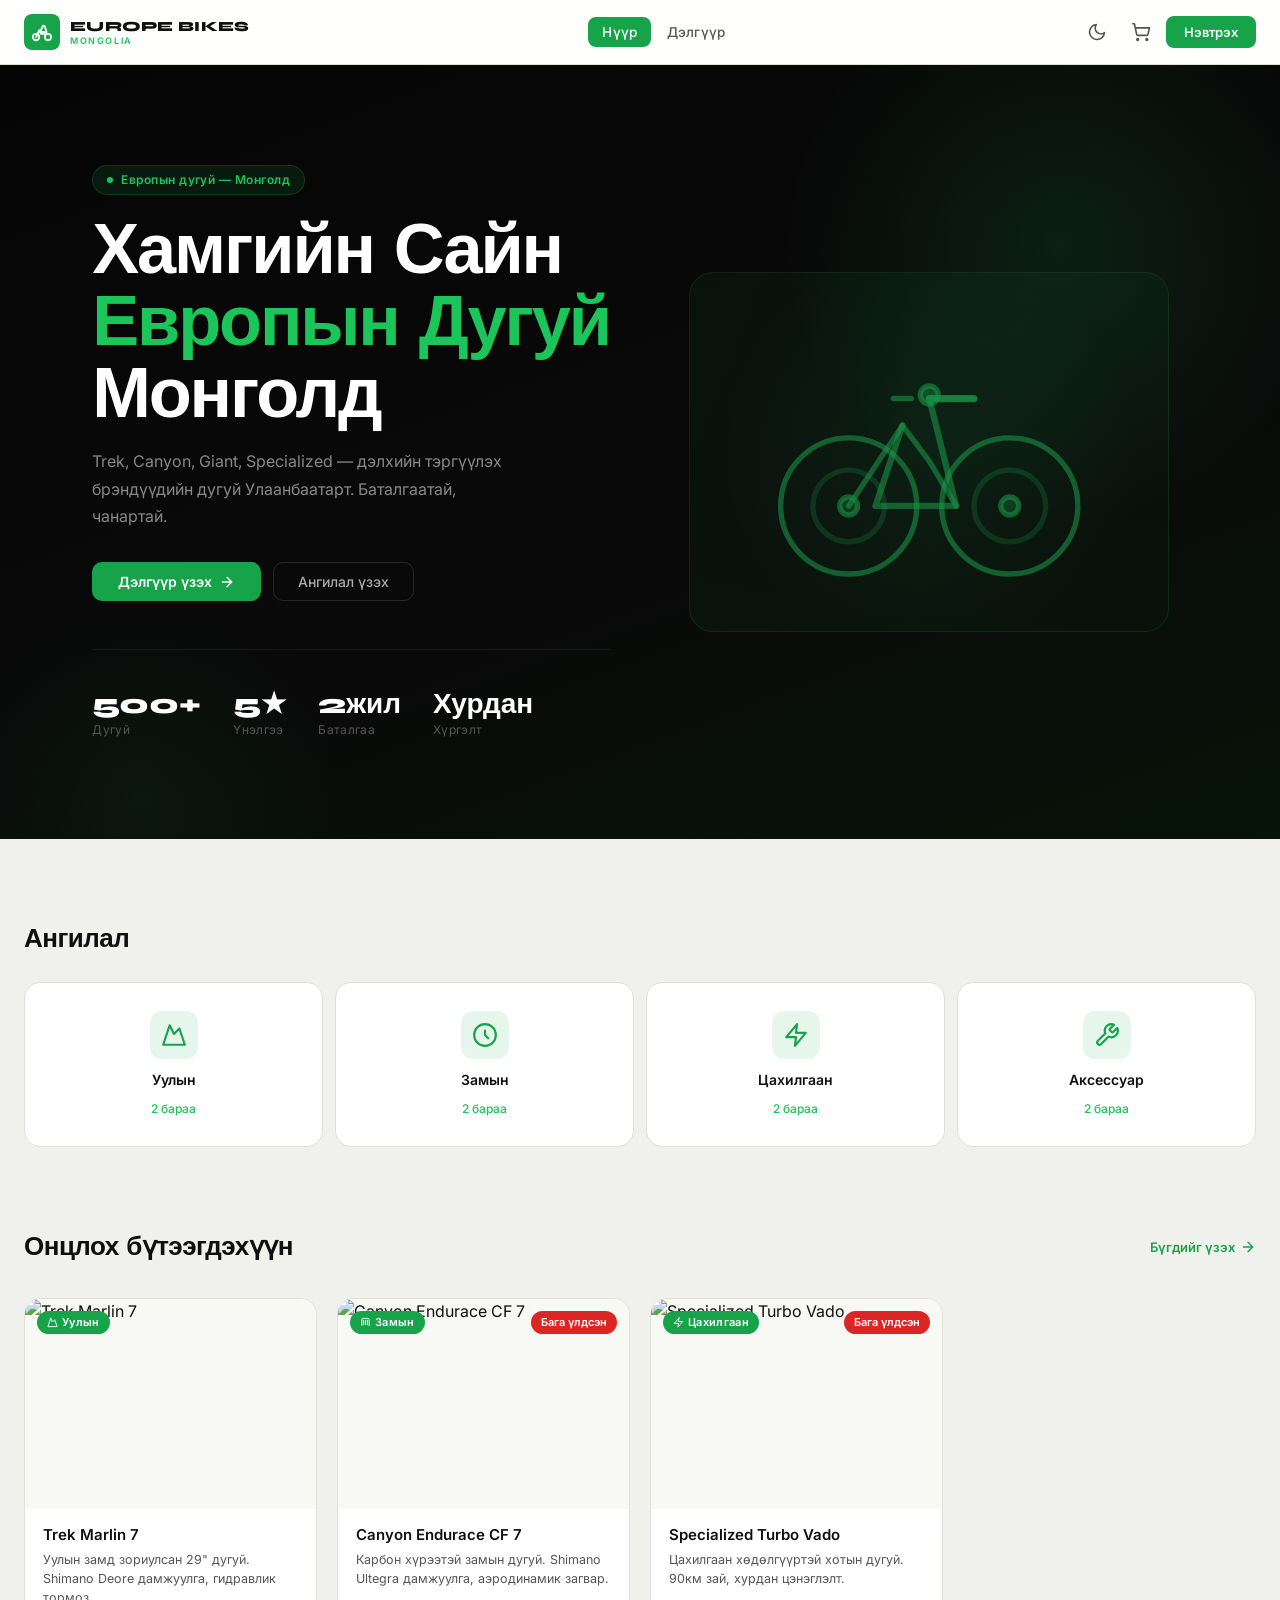
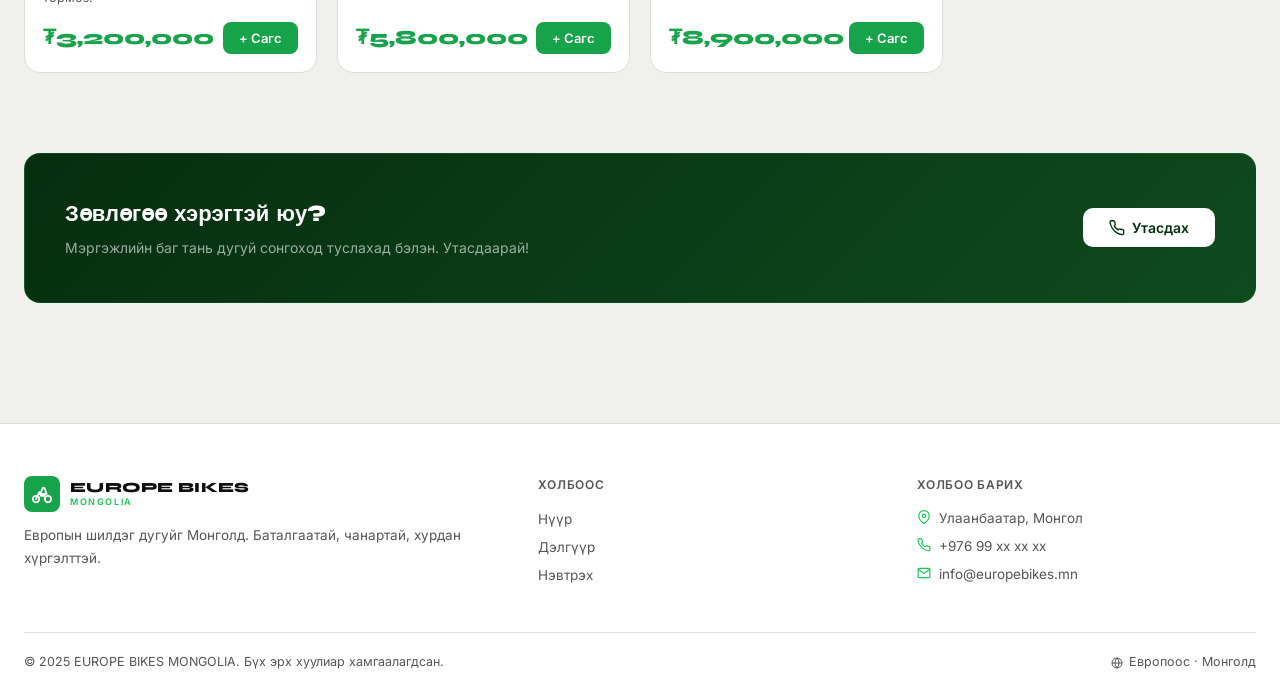
==== commit bd62292b: "Rename index-11.html to index.html" ====
--- a/index.html
+++ b/index.html
@@ -3,7 +3,6 @@
 <head>
 <meta charset="UTF-8"/>
 <meta name="viewport" content="width=device-width,initial-scale=1.0"/>
-<meta name="description" content="Европын дугуй Монголд. Trek, Canyon, BULLS, KTM. Онлайн захиалга боломжтой."/>
 <title id="siteTitle">Europe Bikes Mongolia</title>
 <link href="https://fonts.googleapis.com/css2?family=Syne:wght@400;500;600;700;800&family=Inter:wght@300;400;500;600&display=swap" rel="stylesheet"/>
 <style>
@@ -128,56 +127,6 @@
 .pcard:hover .pimg-w img{transform:scale(1.04)}
 .ptag{position:absolute;top:12px;left:12px;background:var(--accent);color:#fff;padding:3px 10px;border-radius:100px;font-size:11px;font-weight:600;letter-spacing:.03em;display:flex;align-items:center;gap:4px}
 .ptag-low{position:absolute;top:12px;right:12px;background:var(--danger);color:#fff;padding:3px 10px;border-radius:100px;font-size:11px;font-weight:600}
-.ptag-sale{position:absolute;top:46px;right:12px;background:#f59e0b;color:#fff;padding:3px 10px;border-radius:100px;font-size:11px;font-weight:700;letter-spacing:.02em}
-.pprice-orig{font-size:12px;color:var(--tx2);text-decoration:line-through;font-weight:400;margin-left:4px}
-.pprice-sale{color:#dc2626}
-.sale-group{background:rgba(245,158,11,.07);border:1.5px solid rgba(245,158,11,.25);border-radius:var(--r);padding:14px;margin-top:12px}
-.sale-group-title{font-size:11px;font-weight:700;color:#d97706;letter-spacing:.06em;margin-bottom:10px;text-transform:uppercase}
-.sale-toggle{display:flex;align-items:center;gap:8px;cursor:pointer;margin-bottom:10px}
-.sale-toggle input{width:16px;height:16px;accent-color:#f59e0b;cursor:pointer}
-.sale-toggle span{font-size:13.5px;font-weight:500}
-.sale-pct-row{display:grid;grid-template-columns:1fr 1fr;gap:10px}
-/* Social links */
-.social-links{display:flex;gap:8px;margin-top:12px}
-.social-btn{width:36px;height:36px;border-radius:8px;border:1px solid var(--bd);display:flex;align-items:center;justify-content:center;cursor:pointer;transition:all var(--tr);color:var(--tx2);text-decoration:none;background:transparent}
-.social-btn:hover{border-color:var(--accent2);color:var(--accent);background:var(--accent-light)}
-.social-btn svg{width:17px;height:17px}
-.social-input-row{display:flex;align-items:center;gap:10px}
-/* Announcement bar */
-/* Announcement bar — rich version */
-#annBar{width:100%;overflow:hidden;position:relative}
-.ann-simple{padding:10px 48px;text-align:center;font-size:13px;font-weight:600;letter-spacing:.02em;display:flex;align-items:center;justify-content:center;gap:8px}
-.ann-rich{display:flex;align-items:stretch;min-height:72px;position:relative}
-.ann-rich-img{width:220px;flex-shrink:0;overflow:hidden;position:relative}
-.ann-rich-img img{width:100%;height:100%;object-fit:cover;display:block}
-.ann-rich-img .ann-img-overlay{position:absolute;inset:0;background:linear-gradient(90deg,transparent 60%,var(--ann-bg,#16a34a))}
-.ann-rich-body{flex:1;display:flex;flex-direction:column;justify-content:center;padding:14px 56px 14px 28px;gap:4px}
-.ann-rich-badge{font-size:10px;font-weight:700;letter-spacing:.1em;text-transform:uppercase;opacity:.75;margin-bottom:2px}
-.ann-rich-title{font-family:"Syne",sans-serif;font-size:clamp(14px,2.5vw,20px);font-weight:800;line-height:1.15;letter-spacing:-.01em}
-.ann-rich-desc{font-size:clamp(11px,1.5vw,13px);opacity:.8;line-height:1.4;margin-top:1px}
-.ann-rich-cta{display:inline-flex;align-items:center;gap:6px;margin-top:8px;padding:7px 16px;border-radius:7px;font-weight:700;font-size:12px;text-decoration:none;transition:opacity .2s;width:fit-content}
-.ann-rich-cta:hover{opacity:.85}
-.ann-close{position:absolute;right:14px;top:50%;transform:translateY(-50%);background:rgba(255,255,255,.15);border:none;cursor:pointer;width:28px;height:28px;border-radius:50%;display:flex;align-items:center;justify-content:center;transition:background .2s;backdrop-filter:blur(4px)}
-.ann-close:hover{background:rgba(255,255,255,.3)}
-.ann-close svg{width:13px;height:13px}
-@media(max-width:600px){
-  .ann-rich-img{display:none}
-  .ann-rich-body{padding:12px 44px 12px 16px}
-  .ann-rich-title{font-size:14px}
-  .ann-rich-desc{display:none}
-}
-/* Map embed */
-.map-embed{width:100%;height:220px;border-radius:var(--r);border:1px solid var(--bd);overflow:hidden;margin-top:10px}
-.map-embed iframe{width:100%;height:100%;border:none}
-/* SEO meta preview */
-.seo-preview{background:var(--bg3);border:1px solid var(--bd);border-radius:var(--r);padding:14px;margin-top:10px}
-.seo-prev-url{font-size:12px;color:#1a73e8;margin-bottom:3px}
-.seo-prev-title{font-size:17px;color:#1a0dab;font-weight:500;margin-bottom:3px}
-.seo-prev-desc{font-size:13px;color:#4d5156}
-/* Delivery settings */
-.delivery-row{display:flex;align-items:center;gap:10px;margin-bottom:8px}
-.delivery-row input[type=number]{width:100px}
-.social-prefix{font-size:13px;color:var(--tx2);white-space:nowrap;font-weight:500;flex-shrink:0}
 .pbody{padding:16px 18px 18px;flex:1;display:flex;flex-direction:column}
 .pname{font-weight:600;font-size:15px;margin-bottom:5px;line-height:1.3;color:var(--tx)}
 .pdesc{color:var(--tx2);font-size:12.5px;line-height:1.55;flex:1;margin-bottom:14px}
@@ -355,9 +304,6 @@
 </head>
 <body class="light">
 
-<!-- ANNOUNCEMENT BAR -->
-<div id="annBar" style="display:none"></div>
-
 <!-- NOTIFY -->
 <div id="notif" class="notif hidden"></div>
 
@@ -473,22 +419,6 @@
   </symbol>
   <symbol id="ic-save" viewBox="0 0 24 24" fill="none" stroke="currentColor" stroke-width="2" stroke-linecap="round" stroke-linejoin="round">
     <path d="M19 21H5a2 2 0 0 1-2-2V5a2 2 0 0 1 2-2h11l5 5v11a2 2 0 0 1-2 2z"/><polyline points="17 21 17 13 7 13 7 21"/><polyline points="7 3 7 8 15 8"/>
-  </symbol>
-  <symbol id="ic-facebook" viewBox="0 0 24 24">
-    <path fill="currentColor" d="M18 2h-3a5 5 0 0 0-5 5v3H7v4h3v8h4v-8h3l1-4h-4V7a1 1 0 0 1 1-1h3z"/>
-  </symbol>
-  <symbol id="ic-whatsapp" viewBox="0 0 24 24">
-    <path fill="currentColor" d="M17.472 14.382c-.297-.149-1.758-.867-2.03-.967-.273-.099-.471-.148-.67.15-.197.297-.767.966-.94 1.164-.173.199-.347.223-.644.075-.297-.15-1.255-.463-2.39-1.475-.883-.788-1.48-1.761-1.653-2.059-.173-.297-.018-.458.13-.606.134-.133.298-.347.446-.52.149-.174.198-.298.298-.497.099-.198.05-.371-.025-.52-.075-.149-.669-1.612-.916-2.207-.242-.579-.487-.5-.669-.51-.173-.008-.371-.01-.57-.01-.198 0-.52.074-.792.372-.272.297-1.04 1.016-1.04 2.479 0 1.462 1.065 2.875 1.213 3.074.149.198 2.096 3.2 5.077 4.487.709.306 1.262.489 1.694.625.712.227 1.36.195 1.871.118.571-.085 1.758-.719 2.006-1.413.248-.694.248-1.289.173-1.413-.074-.124-.272-.198-.57-.347z"/>
-    <path fill="currentColor" d="M11.999 2C6.477 2 2 6.477 2 12c0 1.89.525 3.66 1.438 5.168L2 22l4.985-1.31A9.942 9.942 0 0 0 12 22c5.523 0 10-4.477 10-10S17.523 2 12 2zm0 18.12a8.12 8.12 0 0 1-4.14-1.128l-.296-.176-3.073.807.82-2.997-.193-.307A8.12 8.12 0 1 1 12 20.12z"/>
-  </symbol>
-  <symbol id="ic-viber" viewBox="0 0 24 24">
-    <path fill="currentColor" d="M11.4 1.1C8.5.5 5.4 1.3 3.2 3.4 1.4 5.2.5 7.7.7 10.2c.1 1.8.8 3.5 1.9 4.9L1.1 19l4.1-1.1c1.3.7 2.8 1.1 4.3 1.2 2.6.1 5.2-.9 7-2.7 2.1-2 3.1-4.9 2.8-7.7-.4-3.3-2.5-6.2-5.5-7.4l-.4-.2zm4.6 12.4c-.2.6-.9 1.1-1.5 1.2-.4.1-.8.1-1.2 0-1.1-.3-2.1-.8-3-1.5-1.5-1.1-2.6-2.6-3.2-4.3-.3-.8-.3-1.7.2-2.4.2-.3.5-.5.9-.5h.7c.2 0 .4.1.5.3l1 2.2c.1.2.1.5-.1.7l-.5.5c-.1.1-.1.3 0 .5.5.9 1.2 1.6 2.1 2.1.2.1.4.1.5 0l.5-.5c.2-.2.5-.2.7-.1l2.2 1c.2.1.3.3.3.5v.6c0 .1 0 .2-.1.2z"/>
-  </symbol>
-  <symbol id="ic-maps" viewBox="0 0 24 24" fill="none" stroke="currentColor" stroke-width="2" stroke-linecap="round" stroke-linejoin="round">
-    <path d="M21 10c0 7-9 13-9 13s-9-6-9-13a9 9 0 0 1 18 0z"/><circle cx="12" cy="10" r="3"/>
-  </symbol>
-  <symbol id="ic-instagram" viewBox="0 0 24 24" fill="none" stroke="currentColor" stroke-width="2" stroke-linecap="round" stroke-linejoin="round">
-    <rect x="2" y="2" width="20" height="20" rx="5" ry="5"/><path d="M16 11.37A4 4 0 1 1 12.63 8 4 4 0 0 1 16 11.37z"/><line x1="17.5" y1="6.5" x2="17.51" y2="6.5"/>
   </symbol>
 </svg>
 
@@ -676,11 +606,7 @@
         </div>
       </div>
       <div class="fcard"><div class="fcard-title">Захиалгын дүн</div><div id="coItems"></div><div class="ctot" style="margin-top:12px"><span>Нийт:</span><span class="act" id="coTot"></span></div></div>
-      <div id="deliveryInfoBox" style="display:none;background:var(--bg3);border:1px solid var(--bd);border-radius:var(--r);padding:12px 14px;margin-bottom:14px">
-  <div style="font-size:12px;font-weight:700;color:var(--accent);margin-bottom:3px" id="deliveryInfoPrice"></div>
-  <div style="font-size:13px;color:var(--tx2)" id="deliveryInfoTxt"></div>
-</div>
-<button class="btn fw" style="font-size:15px;padding:14px" onclick="submitOrder()"><svg class="icon icon-sm"><use href="#ic-check"/></svg>Захиалга баталгаажуулах</button>
+      <button class="btn fw" style="font-size:15px;padding:14px" onclick="submitOrder()"><svg class="icon icon-sm"><use href="#ic-check"/></svg>Захиалга баталгаажуулах</button>
     </div>
   </div>
 </div>
@@ -761,25 +687,6 @@
         <div class="fg" style="margin-top:12px"><label>ЗУРГИЙН URL</label><input id="pImg" type="url" placeholder="https://example.com/image.jpg"/></div>
         <div class="fg"><label>ТАЙЛБАР</label><textarea id="pDesc" rows="3" placeholder="Бүтээгдэхүүний тайлбар..."></textarea></div>
         <div class="fg ckg"><label><input type="checkbox" id="pFeat"/> Онцлох бараа болгох</label></div>
-
-        <!-- SALE / ХЯМДРАЛ -->
-        <div class="sale-group">
-          <div class="sale-group-title">🏷 Хямдрал (Sale)</div>
-          <label class="sale-toggle"><input type="checkbox" id="pSaleOn" onchange="toggleSaleFields()"/><span>Хямдрал идэвхжүүлэх</span></label>
-          <div id="saleFields" style="display:none">
-            <div class="sale-pct-row">
-              <div class="fg" style="margin:0">
-                <label>ХЯМДРАЛЫН % *</label>
-                <input id="pSalePct" type="number" min="1" max="90" placeholder="20" oninput="calcSalePrice()"/>
-              </div>
-              <div class="fg" style="margin:0">
-                <label>ХЯМДАРСАН ҮНЭ (₮)</label>
-                <input id="pSalePrice" type="number" placeholder="авт. тооцоо" oninput="calcSalePct()"/>
-              </div>
-            </div>
-            <div style="margin-top:8px;padding:8px 10px;background:var(--bg3);border-radius:8px;font-size:12px;color:var(--tx2)" id="salePrev">Үнэ оруулахад хямдарсан үнэ харагдана</div>
-          </div>
-        </div>
         <div style="display:flex;gap:10px">
           <button class="btn" onclick="saveProduct()" style="flex:1"><svg class="icon icon-sm"><use href="#ic-save"/></svg>Хадгалах</button>
           <button class="btn-out" onclick="cancelEdit()" id="cancelBtn" style="flex:1;display:none"><svg class="icon icon-sm"><use href="#ic-x"/></svg>Цуцлах</button>
@@ -800,54 +707,18 @@
           <!-- Logo & Brand -->
           <div class="setting-group" style="grid-column:1/-1">
             <h4><svg class="icon icon-sm" style="display:inline;vertical-align:middle;margin-right:4px"><use href="#ic-palette"/></svg>Лого & Брэнд</h4>
-
-            <!-- LOGO IMAGE UPLOAD -->
-            <div style="margin-bottom:18px">
-              <div style="font-size:12px;color:var(--tx2);font-weight:500;letter-spacing:.04em;margin-bottom:8px">ЛОГО ЗУРАГ</div>
-              <input type="file" id="logoFileInput" accept="image/*" style="display:none" onchange="handleLogoUpload(this)"/>
-              <div style="display:flex;gap:12px;align-items:flex-start;flex-wrap:wrap">
-                <!-- Drop zone -->
-                <div id="logoDropZone" onclick="document.getElementById('logoFileInput').click()"
-                  style="width:120px;height:80px;border:2px dashed var(--bd);border-radius:var(--r);display:flex;flex-direction:column;align-items:center;justify-content:center;cursor:pointer;gap:6px;transition:all .2s;flex-shrink:0;background:var(--bg3)"
-                  ondragover="event.preventDefault();this.style.borderColor='var(--accent)'"
-                  ondragleave="this.style.borderColor='var(--bd)'"
-                  ondrop="event.preventDefault();this.style.borderColor='var(--bd)';handleLogoFileDrop(event)">
-                  <svg style="width:22px;height:22px;fill:none;stroke:var(--tx2);stroke-width:1.8;stroke-linecap:round;stroke-linejoin:round" viewBox="0 0 24 24"><rect x="3" y="3" width="18" height="18" rx="2"/><circle cx="8.5" cy="8.5" r="1.5"/><polyline points="21 15 16 10 5 21"/></svg>
-                  <span style="font-size:11px;color:var(--tx2);text-align:center;line-height:1.3">Зураг сонгох<br/>эсвэл чирэх</span>
-                </div>
-                <!-- Preview + info -->
-                <div style="flex:1;min-width:160px">
-                  <div id="logoImgPreviewWrap" style="display:none;margin-bottom:10px">
-                    <div style="font-size:11px;color:var(--tx2);margin-bottom:6px;font-weight:500">УРЬДЧИЛАН ХАРАХ</div>
-                    <div style="display:flex;align-items:center;gap:10px;padding:10px;background:var(--bg);border:1px solid var(--bd);border-radius:var(--r)">
-                      <img id="logoImgPreview" style="height:36px;max-width:120px;object-fit:contain;border-radius:6px" src="" alt="logo"/>
-                      <div>
-                        <div id="prevLogoMain2" style="font-family:'Syne',sans-serif;font-weight:800;font-size:13px;line-height:1"></div>
-                        <div id="prevLogoSub2" style="font-size:9px;font-weight:700;letter-spacing:.15em;line-height:1;margin-top:2px;color:var(--accent)"></div>
-                      </div>
-                    </div>
-                  </div>
-                  <div style="font-size:12px;color:var(--tx2);line-height:1.6">
-                    PNG, JPG, SVG, WEBP<br/>
-                    Дэвсгэр ил тод PNG хамгийн сайн<br/>
-                    <button onclick="removeLogo()" id="removeLogoBtn" style="display:none;margin-top:6px;background:rgba(220,38,38,.08);border:1px solid rgba(220,38,38,.2);color:var(--danger);border-radius:6px;padding:4px 10px;font-size:11px;cursor:pointer;font-family:inherit">Зураг устгах</button>
-                  </div>
-                </div>
-              </div>
-            </div>
-
             <div style="display:grid;grid-template-columns:1fr 1fr;gap:12px">
               <div class="fg" style="margin:0"><label>ҮНДСЭН НЭР</label><input id="s-logoMain" type="text" placeholder="EUROPE BIKES" oninput="previewLogo()"/></div>
               <div class="fg" style="margin:0"><label>ДЭД НЭР</label><input id="s-logoSub" type="text" placeholder="MONGOLIA" oninput="previewLogo()"/></div>
             </div>
-            <div class="fg" style="margin-top:12px"><label>ЛОГО ӨНГ (зураг байхгүй үед)</label>
+            <div class="fg" style="margin-top:12px"><label>ЛОГО ӨНГ</label>
               <div style="display:flex;gap:10px;align-items:center">
                 <input id="s-accentColor" type="color" value="#16a34a" oninput="previewColor(this.value)" style="width:48px;height:38px;border-radius:8px;border:1px solid var(--bd);cursor:pointer;padding:2px"/>
                 <span style="font-size:13px;color:var(--tx2)">Accent өнгө сонгох</span>
               </div>
             </div>
-            <div class="setting-preview" id="defaultLogoPreview">
-              <div style="font-size:12px;color:var(--tx2);margin-bottom:8px;font-weight:500">SVG ICON ЛОГО (зураг байхгүй үед)</div>
+            <div class="setting-preview">
+              <div style="font-size:12px;color:var(--tx2);margin-bottom:8px;font-weight:500">УРЬДЧИЛАН ХАРАХ</div>
               <div class="logo-preview">
                 <div class="logo-prev-ic" id="prevLogoMark" style="background:var(--accent);border-radius:8px;width:36px;height:36px;">
                   <svg viewBox="0 0 24 24" fill="none" stroke="#fff" stroke-width="2" stroke-linecap="round" stroke-linejoin="round" style="width:20px;height:20px"><circle cx="5.5" cy="17.5" r="3.5"/><circle cx="18.5" cy="17.5" r="3.5"/><path d="M15 6a1 1 0 0 0-1-1h-1l-3 7h7l-2-6z"/><path d="M5.5 17.5 9 10l2 4h4"/></svg>
@@ -890,209 +761,6 @@
             <div class="fg" style="margin-top:12px"><label>БАННЕР ТАЙЛБАР</label><input id="s-bannerDesc" type="text" placeholder="Мэргэжлийн баг..."/></div>
             <div class="fg" style="margin:0"><label>УТАСНЫ ХОЛБООС (tel:+976...)</label><input id="s-bannerPhone" type="text" placeholder="tel:+97699999999"/></div>
           </div>
-          <!-- Social Media -->
-          <div class="setting-group" style="grid-column:1/-1">
-            <h4>
-              <span style="display:inline-flex;align-items:center;gap:6px;vertical-align:middle">
-                <svg style="width:14px;height:14px;fill:#1877f2;stroke:none" viewBox="0 0 24 24"><use href="#ic-facebook"/></svg>
-                <svg style="width:14px;height:14px;fill:none;stroke:#e1306c;stroke-width:2;stroke-linecap:round;stroke-linejoin:round" viewBox="0 0 24 24"><use href="#ic-instagram"/></svg>
-                Сошиал медиа
-              </span>
-            </h4>
-            <!-- Facebook -->
-            <div class="fg">
-              <label>FACEBOOK ХАЯГ</label>
-              <div class="social-input-row">
-                <svg style="width:18px;height:18px;fill:#1877f2;flex-shrink:0" viewBox="0 0 24 24"><use href="#ic-facebook"/></svg>
-                <span class="social-prefix">facebook.com/</span>
-                <input id="s-facebook" type="text" placeholder="europebikesmongolia" style="flex:1" oninput="updateSocialPreview()"/>
-              </div>
-              <div style="font-size:11px;color:var(--tx2);margin-top:4px">Жишээ: europebikesmongolia → facebook.com/europebikesmongolia</div>
-            </div>
-            <!-- Instagram -->
-            <div class="fg" style="margin:0">
-              <label>INSTAGRAM ХАЯГ</label>
-              <div class="social-input-row">
-                <svg style="width:18px;height:18px;fill:none;stroke:#e1306c;stroke-width:2;stroke-linecap:round;stroke-linejoin:round;flex-shrink:0" viewBox="0 0 24 24"><use href="#ic-instagram"/></svg>
-                <span class="social-prefix">instagram.com/</span>
-                <input id="s-instagram" type="text" placeholder="europebikes_mn" style="flex:1" oninput="updateSocialPreview()"/>
-              </div>
-              <div style="font-size:11px;color:var(--tx2);margin-top:4px">Жишээ: europebikes_mn → instagram.com/europebikes_mn</div>
-            </div>
-            <!-- Live preview -->
-            <div class="setting-preview" id="socialPreview" style="display:none">
-              <div style="font-size:12px;color:var(--tx2);margin-bottom:8px;font-weight:500">FOOTER ДЭЭР ХАРАГДАХ БАЙДАЛ</div>
-              <div class="social-links">
-                <a id="prevFbBtn" href="#" class="social-btn" target="_blank" title="Facebook">
-                  <svg style="fill:#1877f2;stroke:none" viewBox="0 0 24 24"><use href="#ic-facebook"/></svg>
-                </a>
-                <a id="prevIgBtn" href="#" class="social-btn" target="_blank" title="Instagram">
-                  <svg style="fill:none;stroke:#e1306c;stroke-width:2;stroke-linecap:round;stroke-linejoin:round" viewBox="0 0 24 24"><use href="#ic-instagram"/></svg>
-                </a>
-              </div>
-            </div>
-          </div>
-        </div>
-
-          <!-- Messaging: WhatsApp & Viber -->
-          <div class="setting-group" style="grid-column:1/-1">
-            <h4><svg class="icon icon-sm" style="display:inline;vertical-align:middle;margin-right:4px;fill:var(--tx2);stroke:none" viewBox="0 0 24 24"><use href="#ic-whatsapp"/></svg>WhatsApp / Viber</h4>
-            <div style="display:grid;grid-template-columns:1fr 1fr;gap:12px">
-              <div class="fg" style="margin:0">
-                <label>WHATSAPP ДУГААР</label>
-                <div class="social-input-row">
-                  <svg style="width:18px;height:18px;fill:#25d366;flex-shrink:0" viewBox="0 0 24 24"><use href="#ic-whatsapp"/></svg>
-                  <input id="s-whatsapp" type="text" placeholder="+97699112233" style="flex:1"/>
-                </div>
-              </div>
-              <div class="fg" style="margin:0">
-                <label>VIBER ДУГААР</label>
-                <div class="social-input-row">
-                  <svg style="width:18px;height:18px;fill:#7360f2;flex-shrink:0" viewBox="0 0 24 24"><use href="#ic-viber"/></svg>
-                  <input id="s-viber" type="text" placeholder="+97699112233" style="flex:1"/>
-                </div>
-              </div>
-            </div>
-            <div style="font-size:11px;color:var(--tx2);margin-top:6px">Дугаарыг улсын кодтойгоор бичнэ: +97699112233</div>
-          </div>
-
-          <!-- Delivery -->
-          <div class="setting-group" style="grid-column:1/-1">
-            <h4><svg class="icon icon-sm" style="display:inline;vertical-align:middle;margin-right:4px"><use href="#ic-truck"/></svg>Хүргэлтийн мэдээлэл</h4>
-            <div style="display:grid;grid-template-columns:1fr 1fr;gap:12px">
-              <div class="fg" style="margin:0">
-                <label>ХҮРГЭЛТИЙН ҮНЭ (₮)</label>
-                <input id="s-deliveryPrice" type="number" placeholder="0 (үнэгүй)"/>
-              </div>
-              <div class="fg" style="margin:0">
-                <label>ҮНЭГҮЙ ХҮРГЭЛТИЙН ХЭМ (₮)</label>
-                <input id="s-freeDelivery" type="number" placeholder="0 (заавал биш)"/>
-              </div>
-            </div>
-            <div class="fg" style="margin-top:10px;margin-bottom:0">
-              <label>ХҮРГЭЛТИЙН ТАЙЛБАР</label>
-              <input id="s-deliveryNote" type="text" placeholder="Улаанбаатар хотын дотор 1-2 хоногт хүргэнэ"/>
-            </div>
-          </div>
-
-          <!-- Announcement Bar -->
-          <div class="setting-group" style="grid-column:1/-1">
-            <h4>📢 Мэдэгдлийн мөр</h4>
-            <div class="fg ckg" style="margin-bottom:14px">
-              <label><input type="checkbox" id="s-annOn" onchange="previewAnnBar()"/> Мэдэгдлийн мөр идэвхжүүлэх</label>
-            </div>
-
-            <!-- Style selector -->
-            <div class="fg" style="margin-bottom:14px">
-              <label>ЗАГВАР СОНГОХ</label>
-              <div style="display:flex;gap:10px;flex-wrap:wrap">
-                <label style="flex:1;min-width:130px;cursor:pointer">
-                  <input type="radio" name="annStyle" id="s-annStyleSimple" value="simple" onchange="previewAnnBar()" style="accent-color:var(--accent)"/>
-                  <span style="margin-left:6px;font-size:13px;font-weight:500">Энгийн мөр</span>
-                  <div style="margin-top:6px;padding:8px;background:var(--bg3);border:1px solid var(--bd);border-radius:8px;font-size:11px;text-align:center;color:var(--tx2)">— Текст энд —</div>
-                </label>
-                <label style="flex:1;min-width:130px;cursor:pointer">
-                  <input type="radio" name="annStyle" id="s-annStyleRich" value="rich" onchange="previewAnnBar()" checked style="accent-color:var(--accent)"/>
-                  <span style="margin-left:6px;font-size:13px;font-weight:500">Зурагтай баннер</span>
-                  <div style="margin-top:6px;padding:8px;background:var(--bg3);border:1px solid var(--bd);border-radius:8px;font-size:11px;text-align:center;color:var(--tx2)">🖼 Зураг + Гарчиг + Товч</div>
-                </label>
-              </div>
-            </div>
-
-            <!-- Shared: colors -->
-            <div style="display:grid;grid-template-columns:1fr 1fr;gap:12px;margin-bottom:14px">
-              <div class="fg" style="margin:0">
-                <label>ДЭВСГЭР ӨНГ</label>
-                <input id="s-annBg" type="color" value="#0a0a0a" oninput="previewAnnBar()" style="width:100%;height:38px;border-radius:8px;border:1px solid var(--bd);cursor:pointer;padding:2px"/>
-              </div>
-              <div class="fg" style="margin:0">
-                <label>ТЕКСТИЙН ӨНГ</label>
-                <input id="s-annColor" type="color" value="#ffffff" oninput="previewAnnBar()" style="width:100%;height:38px;border-radius:8px;border:1px solid var(--bd);cursor:pointer;padding:2px"/>
-              </div>
-            </div>
-
-            <!-- Simple style fields -->
-            <div id="annSimpleFields">
-              <div class="fg" style="margin:0">
-                <label>ТЕКСТ</label>
-                <input id="s-annText" type="text" placeholder="🚴 Бүх E-Bike-д 20% хямдрал! Зөвхөн энэ сард..." oninput="previewAnnBar()"/>
-              </div>
-            </div>
-
-            <!-- Rich style fields -->
-            <div id="annRichFields">
-              <div class="fg">
-                <label>ЗУРГИЙН URL <span style="color:var(--tx2);font-weight:400">(дугуй, промо зураг)</span></label>
-                <div style="display:flex;gap:8px;align-items:flex-start">
-                  <input id="s-annImg" type="url" placeholder="https://images.unsplash.com/photo-..." oninput="previewAnnBar()" style="flex:1"/>
-                  <button onclick="setAnnSampleImg()" class="btn-out" style="white-space:nowrap;padding:10px 12px;font-size:12px;flex-shrink:0">Жишээ зураг</button>
-                </div>
-                <div style="font-size:11px;color:var(--tx2);margin-top:4px">Unsplash, зөөн байрлуулсан зургийн URL. Landscape (16:9 эсвэл 4:3) хэлбэр тохиромжтой.</div>
-              </div>
-              <div class="fg">
-                <label>BADGE ТЕКСТ <span style="color:var(--tx2);font-weight:400">(жижиг дээд тэмдэглэгээ)</span></label>
-                <input id="s-annBadge" type="text" placeholder="🔥 ХЯЗГААРЛАГДМАЛ САНАЛ" oninput="previewAnnBar()"/>
-              </div>
-              <div class="fg">
-                <label>ГАРЧИГ</label>
-                <input id="s-annTitle" type="text" placeholder="Бүх E-Bike-д 20% хямдрал!" oninput="previewAnnBar()"/>
-              </div>
-              <div class="fg">
-                <label>ТАЙЛБАР</label>
-                <input id="s-annDesc" type="text" placeholder="Зөвхөн энэ сарын эцэс хүртэл. Хурдан захиалаарай!" oninput="previewAnnBar()"/>
-              </div>
-              <div style="display:grid;grid-template-columns:1fr 1fr;gap:12px">
-                <div class="fg" style="margin:0">
-                  <label>ТОВЧНЫ ТЕКСТ</label>
-                  <input id="s-annCta" type="text" placeholder="Одоо үзэх →" oninput="previewAnnBar()"/>
-                </div>
-                <div class="fg" style="margin:0">
-                  <label>ТОВЧНЫ ӨНГ</label>
-                  <input id="s-annCtaBg" type="color" value="#22c55e" oninput="previewAnnBar()" style="width:100%;height:38px;border-radius:8px;border:1px solid var(--bd);cursor:pointer;padding:2px"/>
-                </div>
-              </div>
-            </div>
-
-            <!-- Live preview -->
-            <div id="annPreviewBox" style="margin-top:16px;display:none">
-              <div style="font-size:11px;color:var(--tx2);margin-bottom:8px;font-weight:600;letter-spacing:.06em;text-transform:uppercase">Урьдчилан харах</div>
-              <div id="annPreviewBar" style="border-radius:10px;overflow:hidden;border:1px solid var(--bd)"></div>
-            </div>
-          </div>
-
-          <!-- Google Maps -->
-          <div class="setting-group" style="grid-column:1/-1">
-            <h4><svg style="width:14px;height:14px;fill:none;stroke:currentColor;stroke-width:2;stroke-linecap:round;stroke-linejoin:round;display:inline;vertical-align:middle;margin-right:4px" viewBox="0 0 24 24"><use href="#ic-maps"/></svg>Google Maps байршил</h4>
-            <div class="fg">
-              <label>GOOGLE MAPS EMBED URL</label>
-              <input id="s-mapsUrl" type="url" placeholder="https://www.google.com/maps/embed?pb=..."/>
-              <div style="font-size:11px;color:var(--tx2);margin-top:5px;line-height:1.6">Google Maps → Байршлаа хайх → Share → Embed a map → Copy HTML → зөвхөн <strong>src="..."</strong> дотрх URL-ийг хуулж нааж бичнэ</div>
-            </div>
-            <div id="mapPreviewBox" style="display:none">
-              <div style="font-size:11px;color:var(--tx2);margin-bottom:6px;font-weight:500">УРЬДЧИЛАН ХАРАХ</div>
-              <div class="map-embed"><iframe id="mapPreviewFrame" src="" allowfullscreen="" loading="lazy"></iframe></div>
-            </div>
-            <button class="btn btn-sm" onclick="previewMap()" style="margin-top:8px;width:auto">Газрын зураг харах</button>
-          </div>
-
-          <!-- SEO -->
-          <div class="setting-group" style="grid-column:1/-1">
-            <h4><svg class="icon icon-sm" style="display:inline;vertical-align:middle;margin-right:4px"><use href="#ic-link"/></svg>SEO тохиргоо</h4>
-            <div class="fg">
-              <label>ХУУДАСНЫ ГАРЧИГ (browser tab)</label>
-              <input id="s-seoTitle" type="text" placeholder="Europe Bikes Mongolia — Европын дугуй Монголд" oninput="previewSEO()"/>
-            </div>
-            <div class="fg" style="margin:0">
-              <label>ТАЙЛБАР (Google-д харагдах)</label>
-              <textarea id="s-seoDesc" rows="2" placeholder="Trek, Canyon, BULLS, KTM дугуй Монголд. Баталгаатай, чанартай. Онлайн захиалга боломжтой." oninput="previewSEO()"></textarea>
-            </div>
-            <div class="seo-preview" id="seoPreviewBox" style="margin-top:10px">
-              <div class="seo-prev-url">europebikesmongolia.com</div>
-              <div class="seo-prev-title" id="seoPrevTitle">Europe Bikes Mongolia</div>
-              <div class="seo-prev-desc" id="seoPrevDesc">Тайлбараа энд бичнэ...</div>
-            </div>
-          </div>
-
         </div>
 
         <div style="margin-top:16px;display:flex;gap:10px">
@@ -1114,14 +782,6 @@
         <div class="logo-text"><span class="logo-main" id="footLogoMain">EUROPE BIKES</span><span class="logo-sub" id="footLogoSub">MONGOLIA</span></div>
       </div>
       <p class="fdesc">Европын шилдэг дугуйг Монголд. Баталгаатай, чанартай, хурдан хүргэлттэй.</p>
-      <div class="social-links" id="footSocialLinks" style="display:none">
-        <a id="footFbLink" href="#" class="social-btn" target="_blank" rel="noopener" title="Facebook">
-          <svg style="fill:#1877f2;stroke:none" viewBox="0 0 24 24"><use href="#ic-facebook"/></svg>
-        </a>
-        <a id="footIgLink" href="#" class="social-btn" target="_blank" rel="noopener" title="Instagram">
-          <svg style="fill:none;stroke:#e1306c;stroke-width:2;stroke-linecap:round;stroke-linejoin:round" viewBox="0 0 24 24"><use href="#ic-instagram"/></svg>
-        </a>
-      </div>
     </div>
     <div>
       <h4>Холбоос</h4>
@@ -1134,9 +794,6 @@
     <div>
       <h4>Холбоо барих</h4>
       <div class="fcon-item"><svg style="width:14px;height:14px;stroke:var(--accent2);fill:none;flex-shrink:0" viewBox="0 0 24 24" stroke-width="2" stroke-linecap="round" stroke-linejoin="round"><path d="M21 10c0 7-9 13-9 13s-9-6-9-13a9 9 0 0 1 18 0z"/><circle cx="12" cy="10" r="3"/></svg><span id="footAddr">Улаанбаатар, Монгол</span></div>
-      <div id="footWaWrap" style="display:none" class="fcon-item"><svg style="width:14px;height:14px;fill:var(--accent2);flex-shrink:0" viewBox="0 0 24 24"><use href="#ic-whatsapp"/></svg><a id="footWaLink" href="#" style="color:var(--tx2);text-decoration:none" target="_blank"><span id="footWaTxt"></span></a></div>
-      <div id="footVbWrap" style="display:none" class="fcon-item"><svg style="width:14px;height:14px;fill:#7360f2;flex-shrink:0" viewBox="0 0 24 24"><use href="#ic-viber"/></svg><a id="footVbLink" href="#" style="color:var(--tx2);text-decoration:none" target="_blank"><span id="footVbTxt"></span></a></div>
-      <div id="footMapWrap" class="map-embed" style="display:none"><iframe id="footMapFrame" src="" allowfullscreen="" loading="lazy" referrerpolicy="no-referrer-when-downgrade"></iframe></div>
       <div class="fcon-item"><svg style="width:14px;height:14px;stroke:var(--accent2);fill:none;flex-shrink:0" viewBox="0 0 24 24" stroke-width="2" stroke-linecap="round" stroke-linejoin="round"><path d="M22 16.92v3a2 2 0 0 1-2.18 2 19.79 19.79 0 0 1-8.63-3.07A19.5 19.5 0 0 1 4.69 12a19.79 19.79 0 0 1-3.07-8.67A2 2 0 0 1 3.56 1.18h3a2 2 0 0 1 2 1.72c.127.96.361 1.903.7 2.81a2 2 0 0 1-.45 2.11L7.91 8.91a16 16 0 0 0 6 6l.91-.91a2 2 0 0 1 2.11-.45c.907.339 1.85.573 2.81.7A2 2 0 0 1 22 16.92z"/></svg><span id="footPhone">+976 99 xx xx xx</span></div>
       <div class="fcon-item"><svg style="width:14px;height:14px;stroke:var(--accent2);fill:none;flex-shrink:0" viewBox="0 0 24 24" stroke-width="2" stroke-linecap="round" stroke-linejoin="round"><path d="M4 4h16c1.1 0 2 .9 2 2v12c0 1.1-.9 2-2 2H4c-1.1 0-2-.9-2-2V6c0-1.1.9-2 2-2z"/><polyline points="22,6 12,13 2,6"/></svg><span id="footEmail">info@europebikes.mn</span></div>
     </div>
@@ -1149,103 +806,18 @@
 
 <script>
 // ── SEED DATA ──────────────────────────────────────────────────
-// 1€ = 4161₮  |  Эх үүсвэр: isartaler-zweirad.de
 var SEED=[
-// ── E-BIKES (BULLS) ──
-{id:101,name:"BULLS Copperhead EVO 2 XXL Street 27",brand:"BULLS",cat:"ebike",price:14975439,img:"https://images.unsplash.com/photo-1571068316344-75bc76f77890?w=600&q=80",desc:"E-SUV, Hardtail, Wave хүрээ, 500Wh батарей. Хот болон замын газарт тохиромжтой.",stock:3,feat:true},
-{id:102,name:"BULLS Copperhead EVO 2 XXL Street 27",brand:"BULLS",cat:"ebike",price:15641199,img:"https://images.unsplash.com/photo-1571068316344-75bc76f77890?w=600&q=80",desc:"E-SUV, Hardtail, Diamant хүрээ, 625Wh батарей. Урт зайн аялалд тохиромжтой.",stock:2,feat:false},
-{id:103,name:"BULLS Copperhead EVO AM1",brand:"BULLS",cat:"ebike",price:15308319,img:"https://images.unsplash.com/photo-1571068316344-75bc76f77890?w=600&q=80",desc:"E-MTB, Fully (бүрэн амортизатортой), Diamant хүрээ, 625Wh батарей.",stock:2,feat:false},
-{id:104,name:"BULLS Copperhead EVO AM3",brand:"BULLS",cat:"ebike",price:17971359,img:"https://images.unsplash.com/photo-1571068316344-75bc76f77890?w=600&q=80",desc:"E-MTB, Fully, Diamant хүрээ, 625Wh батарей. Дэвшилтэт амортизаци.",stock:3,feat:false},
-{id:105,name:"BULLS Sonic EVO AM 4 Carbon 750",brand:"BULLS",cat:"ebike",price:22298799,img:"https://images.unsplash.com/photo-1571068316344-75bc76f77890?w=600&q=80",desc:"E-MTB, Fully, Diamant, Carbon хүрээ, 750Wh батарей. Хамгийн өндөр зэрэглэл.",stock:2,feat:true},
-{id:106,name:"BULLS Sonic EVO AM-SL 2 Carbon",brand:"BULLS",cat:"ebike",price:20634399,img:"https://images.unsplash.com/photo-1571068316344-75bc76f77890?w=600&q=80",desc:"E-MTB Carbon, Fully, Diamant, 725Wh. Хөнгөн жинтэй карбон хүрээ.",stock:1,feat:false},
-{id:107,name:"BULLS Sonic EVO EN-SL 1 Carbon",brand:"BULLS",cat:"ebike",price:21633039,img:"https://images.unsplash.com/photo-1571068316344-75bc76f77890?w=600&q=80",desc:"E-MTB Carbon, Fully, Diamant, 725Wh. Мэргэжлийн уулын E-MTB.",stock:2,feat:true},
-{id:108,name:"BULLS Sonic EVO TR 2 29 Carbon",brand:"BULLS",cat:"ebike",price:17971359,img:"https://images.unsplash.com/photo-1571068316344-75bc76f77890?w=600&q=80",desc:"E-MTB, Diamant, Fully, Carbon, 750Wh. Trail тоглоомд зориулсан.",stock:2,feat:false},
-{id:109,name:"BULLS Vuca EVO AM1",brand:"BULLS",cat:"ebike",price:24961839,img:"https://images.unsplash.com/photo-1571068316344-75bc76f77890?w=600&q=80",desc:"E-MTB, Fully, Diamant, 720Wh, Alu хүрээ. Enduro зэрэглэлийн дугуй.",stock:1,feat:false},
-{id:110,name:"BULLS Vuca EVO X1",brand:"BULLS",cat:"ebike",price:21633039,img:"https://images.unsplash.com/photo-1571068316344-75bc76f77890?w=600&q=80",desc:"E-Trekking, Hardtail, Diamant, 720Wh, Alu. Аялалд тохиромжтой.",stock:2,feat:false},
-// ── E-BIKES (Conway) ──
-{id:111,name:"Conway Cairon C 3.0",brand:"Conway",cat:"ebike",price:12982320,img:"https://images.unsplash.com/photo-1558618666-fcd25c85cd64?w=600&q=80",desc:"E-SUV, Hardtail, Wave хүрээ, 625Wh батарей.",stock:3,feat:false},
-{id:112,name:"Conway Cairon T 3.0",brand:"Conway",cat:"ebike",price:10985040,img:"https://images.unsplash.com/photo-1558618666-fcd25c85cd64?w=600&q=80",desc:"E-Trekking, Hardtail, Diamant, 625Wh. Аялал болон хотын замд тохиромжтой.",stock:4,feat:true},
-{id:113,name:"Conway Cairon T 3.0 Wave",brand:"Conway",cat:"ebike",price:10985040,img:"https://images.unsplash.com/photo-1558618666-fcd25c85cd64?w=600&q=80",desc:"E-Trekking, Hardtail, Wave, 500Wh. Эмэгтэй, Wave хүрээ.",stock:3,feat:false},
-{id:114,name:"Conway Xyron SUV 2.7",brand:"Conway",cat:"ebike",price:14646720,img:"https://images.unsplash.com/photo-1558618666-fcd25c85cd64?w=600&q=80",desc:"E-SUV, Fully, Diamant, 625Wh. Бүрэн амортизатортой SUV загвар.",stock:2,feat:false},
-// ── E-BIKES (FLYER) ──
-{id:115,name:"FLYER G1 Gotour 5.23 CX Comfort Wave",brand:"FLYER",cat:"ebike",price:14563500,img:"https://images.unsplash.com/photo-1604430456878-f5bda4f7b3a3?w=600&q=80",desc:"E-Trekking, Hardtail, Wave, 750Wh, Хэрчмэл дамжуулга (Riemen). Тав тухтай аялал.",stock:3,feat:false},
-{id:116,name:"FLYER G1 Gotour 7.23",brand:"FLYER",cat:"ebike",price:18969999,img:"https://images.unsplash.com/photo-1604430456878-f5bda4f7b3a3?w=600&q=80",desc:"E-Trekking, Hardtail, Diamant, 750Wh, Riemen. Дээд зэрэглэлийн аялалын дугуй.",stock:2,feat:false},
-{id:117,name:"FLYER G2 Goroc X 2.10",brand:"FLYER",cat:"ebike",price:19968639,img:"https://images.unsplash.com/photo-1604430456878-f5bda4f7b3a3?w=600&q=80",desc:"E-SUV, Fully, Trapez, 800Wh. Хамгийн том батарейтай SUV загвар.",stock:2,feat:true},
-{id:118,name:"FLYER Gotour 7.12 XC Diamant",brand:"FLYER",cat:"ebike",price:17305599,img:"https://images.unsplash.com/photo-1604430456878-f5bda4f7b3a3?w=600&q=80",desc:"E-Trekking, Hardtail, Diamant, 750Wh. Cross Country аялалд зориулсан.",stock:3,feat:false},
-{id:119,name:"FLYER Gotour 7.12 XC Deep",brand:"FLYER",cat:"ebike",price:17305599,img:"https://images.unsplash.com/photo-1604430456878-f5bda4f7b3a3?w=600&q=80",desc:"E-Trekking, Hardtail, Deep хүрээ, 750Wh. Хялбар унах.",stock:2,feat:false},
-// ── E-BIKES (Kettler) ──
-{id:120,name:"Kettler E-Comfort",brand:"Kettler",cat:"ebike",price:14143239,img:"https://images.unsplash.com/photo-1614016962827-ab04a4a0e9e3?w=600&q=80",desc:"E-City, Hardtail, Wave, 500Wh. Хотын аялалд тохиромжтой тав тухтай загвар.",stock:4,feat:false},
-{id:121,name:"Kettler E-Comfort 8",brand:"Kettler",cat:"ebike",price:13311039,img:"https://images.unsplash.com/photo-1614016962827-ab04a4a0e9e3?w=600&q=80",desc:"E-City, Hardtail, Wave, 500Wh. 8 хурдтай тав тухтай хотын дугуй.",stock:3,feat:false},
-{id:122,name:"Kettler E-Comfort P5 RT",brand:"Kettler",cat:"ebike",price:15391539,img:"https://images.unsplash.com/photo-1614016962827-ab04a4a0e9e3?w=600&q=80",desc:"E-City, Hardtail, Wave, 545Wh. Их хурдтай цахилгаан тусламжтай.",stock:3,feat:false},
-{id:123,name:"Kettler E-Traveller Gold P9",brand:"Kettler",cat:"ebike",price:11313759,img:"https://images.unsplash.com/photo-1614016962827-ab04a4a0e9e3?w=600&q=80",desc:"E-Trekking, Hardtail, Wave, 625Wh. Алтан цувралын аялалын дугуй.",stock:4,feat:false},
-{id:124,name:"Kettler Pinniato HT Comfort",brand:"Kettler",cat:"ebike",price:19635759,img:"https://images.unsplash.com/photo-1614016962827-ab04a4a0e9e3?w=600&q=80",desc:"E-Trekking, Hardtail, Diamant, 720Wh. Premium цувралын дугуй.",stock:2,feat:false},
-{id:125,name:"Kettler Quadriga Town & Country",brand:"Kettler",cat:"ebike",price:12645279,img:"https://images.unsplash.com/photo-1614016962827-ab04a4a0e9e3?w=600&q=80",desc:"E-Trekking, Hardtail, Wave, 625Wh. Хот болон аялалд.",stock:5,feat:false},
-{id:126,name:"Kettler Quadriga Comp CX11 750",brand:"Kettler",cat:"ebike",price:13643919,img:"https://images.unsplash.com/photo-1614016962827-ab04a4a0e9e3?w=600&q=80",desc:"E-Trekking, Hardtail, Trapez, 750Wh. Боксман хүрээтэй.",stock:3,feat:false},
-{id:127,name:"Kettler Quadriga Comp CX11 LG",brand:"Kettler",cat:"ebike",price:14309679,img:"https://images.unsplash.com/photo-1614016962827-ab04a4a0e9e3?w=600&q=80",desc:"E-Trekking, Hardtail, Wave, 750Wh. Low Entry хялбар унах хүрээ.",stock:3,feat:false},
-{id:128,name:"Kettler Quadriga P10",brand:"Kettler",cat:"ebike",price:10985040,img:"https://images.unsplash.com/photo-1614016962827-ab04a4a0e9e3?w=600&q=80",desc:"E-Trekking, Hardtail, Wave, 625Wh. Сайн харьцаатай үнэ.",stock:5,feat:false},
-{id:129,name:"Kettler Quadriga Town & Country Comp 750",brand:"Kettler",cat:"ebike",price:14642559,img:"https://images.unsplash.com/photo-1614016962827-ab04a4a0e9e3?w=600&q=80",desc:"E-SUV, Hardtail, Diamant, 750Wh. SUV загварын аялалын дугуй.",stock:2,feat:false},
-{id:130,name:"Kettler Traveller E-Gold 10 Plus",brand:"Kettler",cat:"ebike",price:10647999,img:"https://images.unsplash.com/photo-1614016962827-ab04a4a0e9e3?w=600&q=80",desc:"E-Trekking, Hardtail, Diamant, 500Wh. Алтан цуврал, тав тухтай.",stock:4,feat:false},
-// ── E-BIKES (KTM) ──
-{id:131,name:"KTM Cento 10",brand:"KTM",cat:"ebike",price:14642559,img:"https://images.unsplash.com/photo-1593764592116-bfb2a97c642a?w=600&q=80",desc:"E-Trekking, Hardtail, Wave, 625Wh. KTM-ийн Cento цуврал.",stock:3,feat:false},
-{id:132,name:"KTM CENTO 10 PLUS Diamant",brand:"KTM",cat:"ebike",price:15974079,img:"https://images.unsplash.com/photo-1593764592116-bfb2a97c642a?w=600&q=80",desc:"E-Trekking, Hardtail, Diamant, 750Wh. Их хүчин чадалтай батарей.",stock:3,feat:true},
-{id:133,name:"KTM CENTO 10 PLUS Wave",brand:"KTM",cat:"ebike",price:15974079,img:"https://images.unsplash.com/photo-1593764592116-bfb2a97c642a?w=600&q=80",desc:"E-Trekking, Hardtail, Wave, 750Wh. Эмэгтэй загвар.",stock:3,feat:false},
-{id:134,name:"KTM MACINA AERA 772 LFC",brand:"KTM",cat:"ebike",price:15308319,img:"https://images.unsplash.com/photo-1593764592116-bfb2a97c642a?w=600&q=80",desc:"E-SUV, Hardtail, Wave, 750Wh. Аэродинамик загвар.",stock:2,feat:false},
-{id:135,name:"KTM Macina Gran 610",brand:"KTM",cat:"ebike",price:13311039,img:"https://images.unsplash.com/photo-1593764592116-bfb2a97c642a?w=600&q=80",desc:"E-SUV, Hardtail, Wave, 625Wh. Gran цуврал.",stock:3,feat:false},
-{id:136,name:"KTM MACINA KAPOHO 7973",brand:"KTM",cat:"ebike",price:17638479,img:"https://images.unsplash.com/photo-1593764592116-bfb2a97c642a?w=600&q=80",desc:"E-MTB, Diamant, Fully, 750Wh. Full suspension E-MTB.",stock:2,feat:false},
-{id:137,name:"KTM Macina Race SX 20",brand:"KTM",cat:"ebike",price:10980879,img:"https://images.unsplash.com/photo-1593764592116-bfb2a97c642a?w=600&q=80",desc:"E-MTB, Hardtail, Diamant, 400Wh. Хөнгөн жинтэй Race загвар.",stock:3,feat:false},
-{id:138,name:"KTM Macina Sport SX 20",brand:"KTM",cat:"ebike",price:11313759,img:"https://images.unsplash.com/photo-1593764592116-bfb2a97c642a?w=600&q=80",desc:"E-Trekking, Hardtail, Diamant, 400Wh. Sport загвар.",stock:3,feat:false},
-{id:139,name:"KTM Macina Style 740",brand:"KTM",cat:"ebike",price:13311039,img:"https://images.unsplash.com/photo-1593764592116-bfb2a97c642a?w=600&q=80",desc:"E-Trekking, Hardtail, Wave, 750Wh. Загварлаг дизайн.",stock:4,feat:false},
-{id:140,name:"KTM MACINA TOUR CX 625 LTD",brand:"KTM",cat:"ebike",price:12316560,img:"https://images.unsplash.com/photo-1593764592116-bfb2a97c642a?w=600&q=80",desc:"E-Trekking, Hardtail, Diamant, 625Wh. Limited Edition загвар.",stock:2,feat:false},
-// ── E-BIKES (Orbea, Pegasus, QiO) ──
-{id:141,name:"Orbea RISE SL M20",brand:"Orbea",cat:"ebike",price:22631679,img:"https://images.unsplash.com/photo-1523740872573-7c6cdb0cffda?w=600&q=80",desc:"E-MTB, Fully, Diamant, 630Wh, Carbon хүрээ. Orbea-ийн тэргүүлэх загвар.",stock:1,feat:true},
-{id:142,name:"PEGASUS Ancura E8R Disc",brand:"PEGASUS",cat:"ebike",price:9316479,img:"https://images.unsplash.com/photo-1505160081886-e5c03e5b0b13?w=600&q=80",desc:"E-City, Hardtail, Wave, 400Wh. Хотын эхлэлийн загвар.",stock:5,feat:false},
-{id:143,name:"PEGASUS Premio EVO 10 Lite",brand:"PEGASUS",cat:"ebike",price:11484360,img:"https://images.unsplash.com/photo-1505160081886-e5c03e5b0b13?w=600&q=80",desc:"E-Trekking, Hardtail, Trapez, 500Wh. Premio цувралын хөнгөн загвар.",stock:4,feat:false},
-{id:144,name:"PEGASUS Premio EVO 10 Lite 750",brand:"PEGASUS",cat:"ebike",price:14975439,img:"https://images.unsplash.com/photo-1505160081886-e5c03e5b0b13?w=600&q=80",desc:"E-Trekking, Hardtail, Wave, 750Wh. 750Wh их хүчин чадал.",stock:4,feat:true},
-{id:145,name:"PEGASUS Premio EVO 11 40 Years",brand:"PEGASUS",cat:"ebike",price:14143239,img:"https://images.unsplash.com/photo-1505160081886-e5c03e5b0b13?w=600&q=80",desc:"E-Trekking, Hardtail, Diamant, 750Wh. 40 жилийн ойн тусгай хэвлэл.",stock:3,feat:false},
-{id:146,name:"PEGASUS Premio EVO 12 Superlite",brand:"PEGASUS",cat:"ebike",price:14143239,img:"https://images.unsplash.com/photo-1505160081886-e5c03e5b0b13?w=600&q=80",desc:"E-Trekking, Hardtail, Diamant, 500Wh. Хэт хөнгөн Superlite загвар.",stock:3,feat:false},
-{id:147,name:"PEGASUS Savino EVO 10 CX",brand:"PEGASUS",cat:"ebike",price:12478839,img:"https://images.unsplash.com/photo-1505160081886-e5c03e5b0b13?w=600&q=80",desc:"E-Trekking, Hardtail, Diamant, 500Wh. Savino цуврал.",stock:3,feat:false},
-{id:148,name:"PEGASUS Solero E8 Plus",brand:"PEGASUS",cat:"ebike",price:8488440,img:"https://images.unsplash.com/photo-1505160081886-e5c03e5b0b13?w=600&q=80",desc:"E-Trekking, Hardtail, Wave, 400Wh. Хямд үнэтэй эхлэлийн загвар.",stock:6,feat:false},
-{id:149,name:"PEGASUS Strong EVO 10 Lite",brand:"PEGASUS",cat:"ebike",price:14975439,img:"https://images.unsplash.com/photo-1505160081886-e5c03e5b0b13?w=600&q=80",desc:"E-Trekking, Hardtail, Wave, 500Wh. Хүчтэй, бат бөх загвар.",stock:3,feat:false},
-{id:150,name:"QiO EINS AP-8R LL",brand:"QiO",cat:"ebike",price:12645279,img:"https://images.unsplash.com/photo-1580933073521-dc49ac0d4e6a?w=600&q=80",desc:"E-Kompakt, Starrgabel, Wave, 545Wh, Riemen хэрчмэл дамжуулга.",stock:3,feat:false},
-{id:151,name:"QiO EINS P5",brand:"QiO",cat:"ebike",price:13311039,img:"https://images.unsplash.com/photo-1580933073521-dc49ac0d4e6a?w=600&q=80",desc:"E-Kompakt, Starrgabel, Wave, 545Wh. Авсаархан хотын загвар.",stock:4,feat:false},
-// ── FAHRRÄDER / MOUNTAIN ──
-{id:201,name:"BULLS Aminga 1 29",brand:"BULLS",cat:"mountain",price:3744900,img:"https://images.unsplash.com/photo-1544191696-102dbdaeeaa0?w=600&q=80",desc:"MTB, Hardtail, Diamant хүрээ. 29\" дугуй. Эхлэлийн уулын дугуй.",stock:5,feat:false},
-{id:202,name:"BULLS Black Adder Team",brand:"BULLS",cat:"mountain",price:18724500,img:"https://images.unsplash.com/photo-1544191696-102dbdaeeaa0?w=600&q=80",desc:"MTB, Hardtail, Diamant, Carbon хүрээ. Мэргэжлийн уулын дугуй.",stock:2,feat:true},
-{id:203,name:"BULLS Copperhead 1",brand:"BULLS",cat:"mountain",price:3744900,img:"https://images.unsplash.com/photo-1544191696-102dbdaeeaa0?w=600&q=80",desc:"MTB, Hardtail, Diamant. Хямд үнэтэй уулын дугуй.",stock:6,feat:false},
-{id:204,name:"BULLS Sharptail 1 Disc 27.5",brand:"BULLS",cat:"mountain",price:2704650,img:"https://images.unsplash.com/photo-1544191696-102dbdaeeaa0?w=600&q=80",desc:"MTB, Hardtail, Diamant. 27.5\" дугуй, disc тормоз.",stock:7,feat:false},
-{id:205,name:"BULLS Sharptail 1 Disc 29",brand:"BULLS",cat:"mountain",price:2704650,img:"https://images.unsplash.com/photo-1544191696-102dbdaeeaa0?w=600&q=80",desc:"MTB, Hardtail, Diamant. 29\" том дугуй, disc тормоз.",stock:6,feat:false},
-{id:206,name:"BULLS Sharptail 3 Disc",brand:"BULLS",cat:"mountain",price:3328800,img:"https://images.unsplash.com/photo-1544191696-102dbdaeeaa0?w=600&q=80",desc:"MTB, Hardtail, Diamant. Дэвшилтэт тормозтой.",stock:5,feat:false},
-{id:207,name:"BULLS Wild Creed RS",brand:"BULLS",cat:"mountain",price:13315200,img:"https://images.unsplash.com/photo-1544191696-102dbdaeeaa0?w=600&q=80",desc:"MTB, Fully, Diamant, Carbon. Full suspension карбон MTB.",stock:2,feat:true},
-{id:208,name:"BULLS Wild Edge Trail",brand:"BULLS",cat:"mountain",price:15395700,img:"https://images.unsplash.com/photo-1544191696-102dbdaeeaa0?w=600&q=80",desc:"MTB, Carbon, Diamant, Fully. Trail зориулалтын карбон MTB.",stock:2,feat:false},
-{id:209,name:"Conway RLC 2.9",brand:"Conway",cat:"mountain",price:5825400,img:"https://images.unsplash.com/photo-1507035895480-2b3156c31fc8?w=600&q=80",desc:"MTB, Carbon, Diamant, Hardtail. Карбон хүрээтэй MTB.",stock:3,feat:false},
-{id:210,name:"KTM Penny Lane 271",brand:"KTM",cat:"mountain",price:3536850,img:"https://images.unsplash.com/photo-1622286342621-4bd786c2447c?w=600&q=80",desc:"MTB, Hardtail, Diamant, 27\". KTM-ийн эхлэлийн MTB.",stock:5,feat:false},
-// ── FAHRRÄDER / ROAD & GRAVEL ──
-{id:211,name:"BULLS Daily Grinder 1",brand:"BULLS",cat:"road",price:4947429,img:"https://images.unsplash.com/photo-1485965120184-e220f721d03e?w=600&q=80",desc:"Gravel, Diamant, Starrgabel (хатуу шарх). Өдөр тутмын Gravel дугуй.",stock:4,feat:false},
-{id:212,name:"BULLS Daily Grinder 3",brand:"BULLS",cat:"road",price:8130594,img:"https://images.unsplash.com/photo-1485965120184-e220f721d03e?w=600&q=80",desc:"Gravel, Diamant, Starrgabel. Дэвшилтэт Gravel загвар.",stock:3,feat:false},
-{id:213,name:"BULLS Machete Carbon Gravel",brand:"BULLS",cat:"road",price:11650800,img:"https://images.unsplash.com/photo-1485965120184-e220f721d03e?w=600&q=80",desc:"Gravel, Diamant, Carbon, Starrgabel. Карбон хүрээтэй Gravel.",stock:2,feat:true},
-{id:214,name:"Conway GRV 6.0",brand:"Conway",cat:"road",price:6012645,img:"https://images.unsplash.com/photo-1532298229144-0ec0c57515c7?w=600&q=80",desc:"Gravel, Diamant, Starrgabel. Conway Gravel цуврал.",stock:3,feat:false},
-{id:215,name:"KTM X-Strada 10",brand:"KTM",cat:"road",price:10402500,img:"https://images.unsplash.com/photo-1541625602330-2277a4c46182?w=600&q=80",desc:"Gravel, Diamant, Starrgabel. KTM-ийн тэргүүлэх Gravel загвар.",stock:2,feat:false},
-{id:216,name:"KTM X-Strada 15 Pro",brand:"KTM",cat:"road",price:9154200,img:"https://images.unsplash.com/photo-1541625602330-2277a4c46182?w=600&q=80",desc:"Gravel, Diamant, Starrgabel. Professional Gravel.",stock:3,feat:false},
-{id:217,name:"KTM X-Strada 20",brand:"KTM",cat:"road",price:8322000,img:"https://images.unsplash.com/photo-1541625602330-2277a4c46182?w=600&q=80",desc:"Gravel, Diamant, Starrgabel. Тав тухтай Gravel загвар.",stock:3,feat:false},
-{id:218,name:"KTM X-Strada 30",brand:"KTM",cat:"road",price:4993200,img:"https://images.unsplash.com/photo-1541625602330-2277a4c46182?w=600&q=80",desc:"Gravel, Diamant, Starrgabel. Хямд үнэтэй Gravel эхлэл.",stock:5,feat:false},
-{id:219,name:"Orbea Orca M30I",brand:"Orbea",cat:"road",price:14147400,img:"https://images.unsplash.com/photo-1571068316344-75bc76f77890?w=600&q=80",desc:"Rennrad (Замын), Diamant, Starrgabel, Carbon. Orbea-ийн тэргүүлэх замын дугуй.",stock:2,feat:true},
-{id:220,name:"Orbea Terra H45 1X",brand:"Orbea",cat:"road",price:8322000,img:"https://images.unsplash.com/photo-1571068316344-75bc76f77890?w=600&q=80",desc:"Gravel, Diamant, Starrgabel. Terra цувралын Gravel дугуй.",stock:3,feat:false},
-// ── FAHRRÄDER / TREKKING ──
-{id:221,name:"Conway TS 5.0",brand:"Conway",cat:"road",price:4161000,img:"https://images.unsplash.com/photo-1532298229144-0ec0c57515c7?w=600&q=80",desc:"Trekking, Hardtail, Diamant. Олон зориулалтын аялалын дугуй.",stock:5,feat:false},
-{id:222,name:"Kettler Alu-Rad Traveller 3.0",brand:"Kettler",cat:"road",price:5409300,img:"https://images.unsplash.com/photo-1571333250630-f0230c320b6d?w=600&q=80",desc:"Trekking, Hardtail, Diamant. Хөнгөн алюминий хүрээтэй аялалын дугуй.",stock:4,feat:false},
-{id:223,name:"Kettler TRAVELLER 3.0 30G",brand:"Kettler",cat:"road",price:6241500,img:"https://images.unsplash.com/photo-1571333250630-f0230c320b6d?w=600&q=80",desc:"Trekking, Hardtail, Diamant, 30 хурд. Олон хурдтай аялалын дугуй.",stock:4,feat:false},
-{id:224,name:"KTM Avenza 30 Disc",brand:"KTM",cat:"road",price:4785150,img:"https://images.unsplash.com/photo-1541625602330-2277a4c46182?w=600&q=80",desc:"Trekking, Hardtail, Diamant. KTM Avenza цуврал, 30 хурд.",stock:5,feat:false},
-{id:225,name:"KTM Avenza Disc",brand:"KTM",cat:"road",price:4785150,img:"https://images.unsplash.com/photo-1541625602330-2277a4c46182?w=600&q=80",desc:"Trekking, Hardtail, Trapez хүрээ. Disc тормостой аялалын дугуй.",stock:5,feat:false},
-{id:226,name:"KTM Veneto Disc",brand:"KTM",cat:"road",price:5201250,img:"https://images.unsplash.com/photo-1541625602330-2277a4c46182?w=600&q=80",desc:"Trekking, Hardtail, Diamant. KTM Veneto цуврал.",stock:4,feat:false},
-{id:227,name:"KTM Veneto Light Disc",brand:"KTM",cat:"road",price:5825400,img:"https://images.unsplash.com/photo-1541625602330-2277a4c46182?w=600&q=80",desc:"Trekking, Hardtail, Diamant. Хөнгөн жинтэй Veneto Light.",stock:4,feat:false},
-{id:228,name:"PEGASUS Piazza 21",brand:"PEGASUS",cat:"road",price:2496600,img:"https://images.unsplash.com/photo-1489824904134-891ab64532f1?w=600&q=80",desc:"Trekking, Hardtail, Diamant. 21 хурдтай хямд аялалын дугуй.",stock:8,feat:false},
-{id:229,name:"PEGASUS Solero SL Disc 24",brand:"PEGASUS",cat:"road",price:3328800,img:"https://images.unsplash.com/photo-1489824904134-891ab64532f1?w=600&q=80",desc:"Trekking, Hardtail, Trapez. Disc тормостой Solero загвар.",stock:6,feat:false},
-// ── CITY / URBAN ──
-{id:231,name:"BULLS Nandi Street",brand:"BULLS",cat:"accessories",price:2496600,img:"https://images.unsplash.com/photo-1571333250630-f0230c320b6d?w=600&q=80",desc:"ATB, Hardtail, Diamant. Хотын замд тохиромжтой street загвар.",stock:7,feat:false},
-{id:232,name:"BULLS Sharptail Street 3 29",brand:"BULLS",cat:"accessories",price:3328800,img:"https://images.unsplash.com/photo-1571333250630-f0230c320b6d?w=600&q=80",desc:"ATB, Hardtail, Diamant, 29\". Хотын Street загвар.",stock:6,feat:false}
+  {id:1,name:"Trek Marlin 7",cat:"mountain",price:3200000,img:"https://images.unsplash.com/photo-1544191696-102dbdaeeaa0?w=600&q=80",desc:'Уулын замд зориулсан 29" дугуй. Shimano Deore дамжуулга, гидравлик тормоз.',stock:5,feat:true},
+  {id:2,name:"Canyon Endurace CF 7",cat:"road",price:5800000,img:"https://images.unsplash.com/photo-1485965120184-e220f721d03e?w=600&q=80",desc:"Карбон хүрээтэй замын дугуй. Shimano Ultegra дамжуулга, аэродинамик загвар.",stock:3,feat:true},
+  {id:3,name:"Specialized Turbo Vado",cat:"ebike",price:8900000,img:"https://images.unsplash.com/photo-1558618666-fcd25c85cd64?w=600&q=80",desc:"Цахилгаан хөдөлгүүртэй хотын дугуй. 90км зай, хурдан цэнэглэлт.",stock:4,feat:true},
+  {id:4,name:"Giro Aether MIPS Helmet",cat:"accessories",price:450000,img:"https://images.unsplash.com/photo-1616594266206-c5e3c7a657e3?w=600&q=80",desc:"MIPS технологитой дуулга. Хөнгөн жинтэй, агааржуулалттай.",stock:15,feat:false},
+  {id:5,name:"Scott Scale 970",cat:"mountain",price:2800000,img:"https://images.unsplash.com/photo-1507035895480-2b3156c31fc8?w=600&q=80",desc:'Алюминий хүрээтэй уулын дугуй. 27.5" дугуй, найдвартай тормоз.',stock:7,feat:false},
+  {id:6,name:"Shimano 105 Pedal",cat:"accessories",price:120000,img:"https://images.unsplash.com/photo-1571068316344-75bc76f77890?w=600&q=80",desc:"SPD-SL clipless педал. Мэргэжлийн дугуйчдад.",stock:20,feat:false},
+  {id:7,name:"Giant Defy Advanced",cat:"road",price:6500000,img:"https://images.unsplash.com/photo-1532298229144-0ec0c57515c7?w=600&q=80",desc:"Карбон хүрээ, Shimano Ultegra. Эвтэйхэн байрлал.",stock:2,feat:false},
+  {id:8,name:"Bosch E-Bike CX Pro",cat:"ebike",price:7200000,img:"https://images.unsplash.com/photo-1580933073521-dc49ac0d4e6a?w=600&q=80",desc:"Bosch CX хөдөлгүүр, 625Wh батарей. 120км зай.",stock:3,feat:false}
 ];
 
-var CATS={mountain:"Уулын MTB",road:"Замын / Gravel",ebike:"E-Bike",accessories:"Хотын / City"};
+var CATS={mountain:"Уулын",road:"Замын",ebike:"Цахилгаан",accessories:"Аксессуар"};
 var CAT_IC={mountain:"#ic-mountain",road:"#ic-road",ebike:"#ic-bolt",accessories:"#ic-tool"};
 
 var DEF_SETTINGS={
@@ -1255,13 +827,7 @@
   heroLine1:"Хамгийн Сайн",heroLine2:"Европын Дугуй",heroLine3:"Монголд",
   heroDesc:"Trek, Canyon, Giant, Specialized — дэлхийн тэргүүлэх брэндүүдийн дугуй Улаанбаатарт. Баталгаатай, чанартай.",
   bannerTitle:"Зөвлөгөө хэрэгтэй юу?",bannerDesc:"Мэргэжлийн баг тань дугуй сонгоход туслахад бэлэн. Утасдаарай!",
-  bannerBtn:"Утасдах",bannerPhone:"tel:+97699999999",
-  facebook:"",instagram:"",
-  whatsapp:"",viber:"",
-  deliveryPrice:0,freeDelivery:0,deliveryNote:"Улаанбаатар хотын дотор 1-2 хоногт хүргэнэ",
-  annOn:false,annStyle:"rich",annText:"",annBg:"#0a0a0a",annColor:"#ffffff",annImg:"",annBadge:"",annTitle:"",annDesc:"",annCta:"",annCtaBg:"#22c55e",
-  mapsUrl:"",
-  seoTitle:"",seoDesc:""
+  bannerBtn:"Утасдах",bannerPhone:"tel:+97699999999"
 };
 
 // ── STATE ──────────────────────────────────────────────────────
@@ -1290,68 +856,6 @@
 }
 
 // ── SETTINGS APPLY ──────────────────────────────────────────────
-// ── LOGO IMAGE UPLOAD ─────────────────────────────────────────
-function handleLogoUpload(input){
-  var file=input.files[0];
-  if(!file)return;
-  if(file.size>2*1024*1024){notify("Зургийн хэмжээ 2MB-аас бага байх ёстой","err");return;}
-  var reader=new FileReader();
-  reader.onload=function(e){
-    var dataUrl=e.target.result;
-    S.settings.logoImage=dataUrl;
-    showLogoPreview(dataUrl);
-    applyLogoToNav(dataUrl);
-    notify("Лого зураг амжилттай орлоо!");
-  };
-  reader.readAsDataURL(file);
-}
-function handleLogoFileDrop(e){
-  var file=e.dataTransfer.files[0];
-  if(!file||!file.type.startsWith("image/"))return;
-  var fakeInput={files:[file]};
-  handleLogoUpload(fakeInput);
-}
-function showLogoPreview(dataUrl){
-  var wrap=document.getElementById("logoImgPreviewWrap");
-  var img=document.getElementById("logoImgPreview");
-  var btn=document.getElementById("removeLogoBtn");
-  var defPrev=document.getElementById("defaultLogoPreview");
-  if(wrap) wrap.style.display="block";
-  if(img) img.src=dataUrl;
-  if(btn) btn.style.display="inline-block";
-  if(defPrev) defPrev.style.opacity="0.4";
-  // update sub preview texts
-  var s=S.settings;
-  var m2=document.getElementById("prevLogoMain2");var s2=document.getElementById("prevLogoSub2");
-  if(m2) m2.textContent=s.logoMain||"EUROPE BIKES";
-  if(s2){s2.textContent=s.logoSub||"MONGOLIA";s2.style.color="var(--accent)";}
-}
-function applyLogoToNav(dataUrl){
-  // Replace logo-mark in nav & footer with image
-  var marks=document.querySelectorAll(".logo-mark");
-  marks.forEach(function(mark){
-    mark.innerHTML='<img src="'+dataUrl+'" style="width:32px;height:32px;object-fit:contain;border-radius:6px" alt="logo"/>';
-    mark.style.background="transparent";
-    mark.style.padding="2px";
-  });
-}
-function removeLogo(){
-  S.settings.logoImage=null;
-  // Restore SVG icon in nav marks
-  var bikeSvg='<svg viewBox="0 0 24 24" fill="none" stroke="#fff" stroke-width="2" stroke-linecap="round" stroke-linejoin="round" style="width:22px;height:22px"><circle cx="5.5" cy="17.5" r="3.5"/><circle cx="18.5" cy="17.5" r="3.5"/><path d="M15 6a1 1 0 0 0-1-1h-1l-3 7h7l-2-6z"/><path d="M5.5 17.5 9 10l2 4h4"/></svg>';
-  var marks=document.querySelectorAll(".logo-mark");
-  marks.forEach(function(mark){
-    mark.innerHTML=bikeSvg;
-    mark.style.background="var(--accent)";
-    mark.style.padding="0";
-  });
-  var wrap=document.getElementById("logoImgPreviewWrap");if(wrap) wrap.style.display="none";
-  var btn=document.getElementById("removeLogoBtn");if(btn) btn.style.display="none";
-  var defPrev=document.getElementById("defaultLogoPreview");if(defPrev) defPrev.style.opacity="1";
-  var fi=document.getElementById("logoFileInput");if(fi) fi.value="";
-  notify("Лого зураг устгагдлаа");
-}
-
 function applySettings(){
   var s=S.settings;
   // Accent color
@@ -1359,11 +863,7 @@
   var l=hexToHsl(s.accentColor||"#16a34a");
   document.documentElement.style.setProperty('--accent2',hslStr(l.h,l.s,Math.min(l.l+8,70)));
   document.documentElement.style.setProperty('--accent-light','rgba('+hexToRgb(s.accentColor||"#16a34a")+',0.10)');
-  // Logo image (if uploaded)
-  if(s.logoImage){
-    applyLogoToNav(s.logoImage);
-  }
-  // Logo text
+  // Logo
   var els=["navLogoMain","footLogoMain"];els.forEach(function(id){var e=document.getElementById(id);if(e)e.textContent=s.logoMain||"EUROPE BIKES";});
   els=["navLogoSub","footLogoSub"];els.forEach(function(id){var e=document.getElementById(id);if(e)e.textContent=s.logoSub||"MONGOLIA";});
   // Document title
@@ -1382,185 +882,11 @@
   var bd=document.getElementById("bannerDesc");if(bd)bd.textContent=s.bannerDesc||DEF_SETTINGS.bannerDesc;
   var bpt=document.getElementById("bannerPhoneTxt");if(bpt)bpt.textContent=s.bannerBtn||"Утасдах";
   var bpl=document.getElementById("bannerPhoneLink");if(bpl)bpl.href=s.bannerPhone||"tel:+97699999999";
-  // Social media - footer
-  applySocial(s.facebook||"", s.instagram||"");
-  // WhatsApp / Viber
-  applyMessaging(s.whatsapp||"", s.viber||"");
-  // Announcement bar
-  applyAnnBar(s.annOn,s.annText||"",s.annBg||"#0a0a0a",s.annColor||"#fff",s.annStyle||"rich",s.annImg||"",s.annBadge||"",s.annTitle||"",s.annDesc||"",s.annCta||"",s.annCtaBg||"#22c55e");
-  // Google Maps
-  applyMaps(s.mapsUrl||"");
-  // SEO
-  applySEO(s.seoTitle||"", s.seoDesc||"");
-  // Delivery - update checkout note
-  applyDelivery(s.deliveryPrice||0, s.freeDelivery||0, s.deliveryNote||"");
 }
 function hexToRgb(hex){var r=parseInt(hex.slice(1,3),16),g=parseInt(hex.slice(3,5),16),b=parseInt(hex.slice(5,7),16);return r+","+g+","+b;}
 function hexToHsl(hex){var r=parseInt(hex.slice(1,3),16)/255,g=parseInt(hex.slice(3,5),16)/255,b=parseInt(hex.slice(5,7),16)/255;var max=Math.max(r,g,b),min=Math.min(r,g,b),h,s,l=(max+min)/2;if(max===min){h=s=0;}else{var d=max-min;s=l>0.5?d/(2-max-min):d/(max+min);switch(max){case r:h=(g-b)/d+(g<b?6:0);break;case g:h=(b-r)/d+2;break;case b:h=(r-g)/d+4;break;}h/=6;}return{h:Math.round(h*360),s:Math.round(s*100),l:Math.round(l*100)};}
 function hslStr(h,s,l){return"hsl("+h+","+s+"%,"+l+"%)"}
 
-function applyMessaging(wa, vb){
-  var waWrap=document.getElementById("footWaWrap");
-  var waLink=document.getElementById("footWaLink");
-  var waTxt=document.getElementById("footWaTxt");
-  var vbWrap=document.getElementById("footVbWrap");
-  var vbLink=document.getElementById("footVbLink");
-  var vbTxt=document.getElementById("footVbTxt");
-  var hasWa=wa&&wa.trim()!=="";
-  var hasVb=vb&&vb.trim()!=="";
-  if(waWrap)waWrap.style.display=hasWa?"flex":"none";
-  if(hasWa&&waLink){waLink.href="https://wa.me/"+wa.replace(/[^0-9]/g,"");if(waTxt)waTxt.textContent=wa;}
-  if(vbWrap)vbWrap.style.display=hasVb?"flex":"none";
-  if(hasVb&&vbLink){vbLink.href="viber://chat?number="+vb.replace(/[^0-9]/g,"");if(vbTxt)vbTxt.textContent=vb;}
-}
-function getAnnData(){
-  var get=function(id){var e=document.getElementById(id);return e?e.value||"":"";}
-  var getChecked=function(id){var e=document.getElementById(id);return e?e.checked:false;}
-  var styleEl=document.querySelector('input[name="annStyle"]:checked');
-  return {
-    on:getChecked("s-annOn"),
-    style:styleEl?styleEl.value:"rich",
-    bg:get("s-annBg")||"#0a0a0a",
-    color:get("s-annColor")||"#ffffff",
-    text:get("s-annText"),
-    img:get("s-annImg"),
-    badge:get("s-annBadge"),
-    title:get("s-annTitle"),
-    desc:get("s-annDesc"),
-    cta:get("s-annCta"),
-    ctaBg:get("s-annCtaBg")||"#22c55e",
-  };
-}
-function buildAnnBarHTML(d){
-  if(d.style==="simple"){
-    return '<div class="ann-simple" style="background:'+d.bg+';color:'+d.color+'">'
-      +(d.text||"")
-      +'<button class="ann-close" onclick="closeAnnBar()">'
-      +'<svg fill="none" stroke="currentColor" stroke-width="2.5" stroke-linecap="round" viewBox="0 0 24 24"><line x1="18" y1="6" x2="6" y2="18"/><line x1="6" y1="6" x2="18" y2="18"/></svg>'
-      +'</button></div>';
-  }
-  // Rich
-  var overlayColor=d.bg||"#0a0a0a";
-  return '<div class="ann-rich" style="background:'+d.bg+';color:'+d.color+'">'
-    +(d.img?'<div class="ann-rich-img"><img src="'+d.img+'" alt="promo" onerror="this.parentElement.style.display=\'none\'"/><div class="ann-img-overlay" style="background:linear-gradient(90deg,transparent 50%,'+overlayColor+')"></div></div>':"")
-    +'<div class="ann-rich-body">'
-    +(d.badge?'<div class="ann-rich-badge">'+d.badge+'</div>':"")
-    +(d.title?'<div class="ann-rich-title">'+d.title+'</div>':"")
-    +(d.desc?'<div class="ann-rich-desc">'+d.desc+'</div>':"")
-    +(d.cta?'<a href="#" onclick="go(\'shop\');return false;" class="ann-rich-cta" style="background:'+d.ctaBg+';color:#fff">'+d.cta+'</a>':"")
-    +'</div>'
-    +'<button class="ann-close" onclick="closeAnnBar()" style="color:'+d.color+'">'
-    +'<svg fill="none" stroke="currentColor" stroke-width="2.5" stroke-linecap="round" viewBox="0 0 24 24"><line x1="18" y1="6" x2="6" y2="18"/><line x1="6" y1="6" x2="18" y2="18"/></svg>'
-    +'</button></div>';
-}
-function applyAnnBar(on,text,bg,color,style,img,badge,title,desc,cta,ctaBg){
-  var bar=document.getElementById("annBar");
-  if(!bar)return;
-  var d={on:on,style:style||"rich",bg:bg||"#0a0a0a",color:color||"#fff",
-    text:text,img:img,badge:badge,title:title,desc:desc,cta:cta,ctaBg:ctaBg||"#22c55e"};
-  var hasContent=on&&(d.style==="simple"?d.text:(d.title||d.text));
-  if(hasContent){
-    bar.style.display="block";
-    bar.innerHTML=buildAnnBarHTML(d);
-  } else {
-    bar.style.display="none";
-  }
-}
-function closeAnnBar(){var b=document.getElementById("annBar");if(b)b.style.display="none";}
-function setAnnSampleImg(){
-  var el=document.getElementById("s-annImg");
-  if(el){el.value="https://images.unsplash.com/photo-1558618666-fcd25c85cd64?w=800&q=80";previewAnnBar();}
-}
-function previewAnnBar(){
-  var on=document.getElementById("s-annOn");
-  var box=document.getElementById("annPreviewBox");
-  var prev=document.getElementById("annPreviewBar");
-  var simpleF=document.getElementById("annSimpleFields");
-  var richF=document.getElementById("annRichFields");
-  var styleEl=document.querySelector('input[name="annStyle"]:checked');
-  var style=styleEl?styleEl.value:"rich";
-  if(simpleF) simpleF.style.display=style==="simple"?"block":"none";
-  if(richF) richF.style.display=style==="rich"?"block":"none";
-  if(!on)return;
-  var d=getAnnData();
-  var hasContent=d.on&&(d.style==="simple"?d.text:(d.title||d.text));
-  if(box) box.style.display=hasContent?"block":"none";
-  if(prev&&hasContent) prev.innerHTML=buildAnnBarHTML(d);
-}
-
-function applyMaps(url){
-  var wrap=document.getElementById("footMapWrap");
-  var frame=document.getElementById("footMapFrame");
-  if(!wrap||!frame)return;
-  if(url){wrap.style.display="block";frame.src=url;}
-  else{wrap.style.display="none";frame.src="";}
-}
-function previewMap(){
-  var url=(document.getElementById("s-mapsUrl")||{}).value||"";
-  if(!url){notify("Maps URL оруулаагүй байна","err");return;}
-  var box=document.getElementById("mapPreviewBox");
-  var frame=document.getElementById("mapPreviewFrame");
-  if(box)box.style.display="block";
-  if(frame)frame.src=url;
-}
-function applySEO(title, desc){
-  var t=title||(S.settings.logoMain||"Europe Bikes")+" "+(S.settings.logoSub||"Mongolia");
-  document.title=t;
-  var metaDesc=document.querySelector("meta[name=description]");
-  if(metaDesc)metaDesc.setAttribute("content",desc);
-}
-function previewSEO(){
-  var t=(document.getElementById("s-seoTitle")||{}).value||"Europe Bikes Mongolia";
-  var d=(document.getElementById("s-seoDesc")||{}).value||"";
-  var pt=document.getElementById("seoPrevTitle");var pd=document.getElementById("seoPrevDesc");
-  if(pt)pt.textContent=t||"Europe Bikes Mongolia";
-  if(pd)pd.textContent=d||"Тайлбараа энд бичнэ...";
-}
-function applyDelivery(price, free, note){
-  // Show delivery info in checkout
-  var el=document.getElementById("deliveryInfoBox");
-  if(!el)return;
-  if(note){
-    el.style.display="block";
-    var txt=document.getElementById("deliveryInfoTxt");
-    var pTxt=document.getElementById("deliveryInfoPrice");
-    if(txt)txt.textContent=note;
-    if(pTxt){
-      if(price===0)pTxt.textContent="Үнэгүй хүргэлт";
-      else if(free>0)pTxt.textContent=free.toLocaleString()+"₮-аас дээш захиалгад үнэгүй";
-      else pTxt.textContent="Хүргэлт: "+fmt(price);
-    }
-  } else {
-    el.style.display="none";
-  }
-}
-function applySocial(fb, ig){
-  var wrap=document.getElementById("footSocialLinks");
-  var fbLink=document.getElementById("footFbLink");
-  var igLink=document.getElementById("footIgLink");
-  var hasFb=fb&&fb.trim()!=="";
-  var hasIg=ig&&ig.trim()!=="";
-  if(wrap) wrap.style.display=(hasFb||hasIg)?"flex":"none";
-  if(fbLink){
-    fbLink.href=hasFb?"https://facebook.com/"+fb.trim():"#";
-    fbLink.style.display=hasFb?"flex":"none";
-  }
-  if(igLink){
-    igLink.href=hasIg?"https://instagram.com/"+ig.trim():"#";
-    igLink.style.display=hasIg?"flex":"none";
-  }
-}
-function updateSocialPreview(){
-  var fb=(document.getElementById("s-facebook")||{}).value||"";
-  var ig=(document.getElementById("s-instagram")||{}).value||"";
-  var hasFb=fb.trim()!=="";var hasIg=ig.trim()!=="";
-  var prevWrap=document.getElementById("socialPreview");
-  var prevFb=document.getElementById("prevFbBtn");
-  var prevIg=document.getElementById("prevIgBtn");
-  if(prevWrap) prevWrap.style.display=(hasFb||hasIg)?"block":"none";
-  if(prevFb){prevFb.href=hasFb?"https://facebook.com/"+fb.trim():"#";prevFb.style.display=hasFb?"flex":"none";}
-  if(prevIg){prevIg.href=hasIg?"https://instagram.com/"+ig.trim():"#";prevIg.style.display=hasIg?"flex":"none";}
-}
 function previewLogo(){
   var m=document.getElementById("s-logoMain").value||"EUROPE BIKES";
   var sub=document.getElementById("s-logoSub").value||"MONGOLIA";
@@ -1590,57 +916,17 @@
     bannerDesc:document.getElementById("s-bannerDesc").value||DEF_SETTINGS.bannerDesc,
     bannerBtn:document.getElementById("s-bannerBtn").value||DEF_SETTINGS.bannerBtn,
     bannerPhone:document.getElementById("s-bannerPhone").value||DEF_SETTINGS.bannerPhone,
-    logoImage:S.settings.logoImage||null,
-    facebook:document.getElementById("s-facebook").value.trim(),
-    instagram:document.getElementById("s-instagram").value.trim(),
-    whatsapp:document.getElementById("s-whatsapp").value.trim(),
-    viber:document.getElementById("s-viber").value.trim(),
-    deliveryPrice:parseInt(document.getElementById("s-deliveryPrice").value)||0,
-    freeDelivery:parseInt(document.getElementById("s-freeDelivery").value)||0,
-    deliveryNote:document.getElementById("s-deliveryNote").value.trim(),
-    annOn:document.getElementById("s-annOn").checked,
-    annStyle:(document.querySelector('input[name="annStyle"]:checked')||{value:"rich"}).value,
-    annText:document.getElementById("s-annText").value.trim(),
-    annBg:document.getElementById("s-annBg").value||"#0a0a0a",
-    annColor:document.getElementById("s-annColor").value||"#ffffff",
-    annImg:document.getElementById("s-annImg").value.trim(),
-    annBadge:document.getElementById("s-annBadge").value.trim(),
-    annTitle:document.getElementById("s-annTitle").value.trim(),
-    annDesc:document.getElementById("s-annDesc").value.trim(),
-    annCta:document.getElementById("s-annCta").value.trim(),
-    annCtaBg:document.getElementById("s-annCtaBg").value||"#22c55e",
-    mapsUrl:document.getElementById("s-mapsUrl").value.trim(),
-    seoTitle:document.getElementById("s-seoTitle").value.trim(),
-    seoDesc:document.getElementById("s-seoDesc").value.trim(),
   };
   save();applySettings();notify("Тохиргоо амжилттай хадгалагдлаа!");
 }
-function resetSettings(){if(!confirm("Анхны байдалд буцаах уу?"))return;S.settings=Object.assign({},DEF_SETTINGS);S.settings.logoImage=null;save();applySettings();removeLogo();loadSettingsForm();notify("Анхны байдалд буцаав");}
+function resetSettings(){if(!confirm("Анхны байдалд буцаах уу?"))return;S.settings=Object.assign({},DEF_SETTINGS);save();applySettings();loadSettingsForm();notify("Анхны байдалд буцаав");}
 function loadSettingsForm(){
   var s=S.settings;
-  var fields={"s-logoMain":"logoMain","s-logoSub":"logoSub","s-accentColor":"accentColor","s-phone":"phone","s-email":"email","s-address":"address","s-badge":"badge","s-heroLine1":"heroLine1","s-heroLine2":"heroLine2","s-heroLine3":"heroLine3","s-heroDesc":"heroDesc","s-bannerTitle":"bannerTitle","s-bannerDesc":"bannerDesc","s-bannerBtn":"bannerBtn","s-bannerPhone":"bannerPhone","s-facebook":"facebook","s-instagram":"instagram","s-whatsapp":"whatsapp","s-viber":"viber","s-deliveryPrice":"deliveryPrice","s-freeDelivery":"freeDelivery","s-deliveryNote":"deliveryNote","s-annText":"annText","s-annImg":"annImg","s-annBadge":"annBadge","s-annTitle":"annTitle","s-annDesc":"annDesc","s-annCta":"annCta","s-annCtaBg":"annCtaBg","s-mapsUrl":"mapsUrl","s-seoTitle":"seoTitle","s-seoDesc":"seoDesc"};
-  Object.keys(fields).forEach(function(id){var el=document.getElementById(id);if(el&&s[fields[id]]!==undefined)el.value=s[fields[id]]||"";});
+  var fields={"s-logoMain":"logoMain","s-logoSub":"logoSub","s-accentColor":"accentColor","s-phone":"phone","s-email":"email","s-address":"address","s-badge":"badge","s-heroLine1":"heroLine1","s-heroLine2":"heroLine2","s-heroLine3":"heroLine3","s-heroDesc":"heroDesc","s-bannerTitle":"bannerTitle","s-bannerDesc":"bannerDesc","s-bannerBtn":"bannerBtn","s-bannerPhone":"bannerPhone"};
+  Object.keys(fields).forEach(function(id){var el=document.getElementById(id);if(el&&s[fields[id]])el.value=s[fields[id]];});
   var pm=document.getElementById("prevLogoMain");if(pm)pm.textContent=s.logoMain||"EUROPE BIKES";
   var ps=document.getElementById("prevLogoSub");if(ps)ps.textContent=s.logoSub||"MONGOLIA";
   var prevMark=document.getElementById("prevLogoMark");if(prevMark)prevMark.style.background=s.accentColor||"#16a34a";
-  // Social preview in settings
-  updateSocialPreview();
-  var s2=S.settings;
-  var annOnEl=document.getElementById("s-annOn");if(annOnEl)annOnEl.checked=s2.annOn||false;
-  var annBgEl=document.getElementById("s-annBg");if(annBgEl)annBgEl.value=s2.annBg||"#0a0a0a";
-  var annClEl=document.getElementById("s-annColor");if(annClEl)annClEl.value=s2.annColor||"#ffffff";
-  var annCtaBgEl=document.getElementById("s-annCtaBg");if(annCtaBgEl)annCtaBgEl.value=s2.annCtaBg||"#22c55e";
-  var annStyleVal=s2.annStyle||"rich";
-  var annStyleEl=document.getElementById("s-annStyle"+annStyleVal.charAt(0).toUpperCase()+annStyleVal.slice(1));
-  if(annStyleEl)annStyleEl.checked=true;
-  previewAnnBar();previewSEO();
-  // Logo image preview
-  if(s.logoImage){showLogoPreview(s.logoImage);}
-  else{
-    var wrap=document.getElementById("logoImgPreviewWrap");if(wrap)wrap.style.display="none";
-    var btn=document.getElementById("removeLogoBtn");if(btn)btn.style.display="none";
-    var defPrev=document.getElementById("defaultLogoPreview");if(defPrev)defPrev.style.opacity="1";
-  }
 }
 
 // ── NAV ──────────────────────────────────────────────────────
@@ -1689,27 +975,19 @@
 }
 
 // ── PRODUCT CARD ──────────────────────────────────────────────
-function salePrice(p){return p.saleOn&&p.salePrice&&p.salePrice>0&&p.salePrice<p.price?p.salePrice:null;}
 function pCard(p){
-  var cl=CATS[p.cat]||p.cat;var ic=CAT_IC[p.cat]||"#ic-tool";
-  var low=p.stock<5&&p.stock>0;var out=p.stock===0;
-  var sp=salePrice(p);
-  var pct=sp?Math.round((1-sp/p.price)*100):0;
-  var priceHtml=sp
-    ?'<div class="sale-row"><span class="pprice pprice-sale">'+fmt(sp)+'</span><span class="pprice-orig">'+fmt(p.price)+'</span></div>'
-    :'<span class="pprice">'+fmt(p.price)+'</span>';
+  var cl=CATS[p.cat]||p.cat;var ic=CAT_IC[p.cat]||"#ic-tool";var low=p.stock<5&&p.stock>0;var out=p.stock===0;
   return '<div class="pcard" onclick="openProd('+p.id+')">'
     +'<div class="pimg-w">'
     +'<img src="'+p.img+'" alt="'+p.name+'" onerror="this.src=\'https://placehold.co/600x400/1a1a1a/22c55e?text=Bike\'" loading="lazy"/>'
     +'<span class="ptag"><svg style="width:11px;height:11px;fill:none;stroke:#fff;stroke-width:2;stroke-linecap:round;stroke-linejoin:round"><use href="'+ic+'"/></svg>'+cl+'</span>'
-    +(out?'<span class="ptag-low">Дууссан</span>':(low?'<span class="ptag-low">Бага үлдсэн</span>':""))
-    +(sp?'<span class="ptag-sale">−'+pct+'%</span>':"")
+    +(low?'<span class="ptag-low">Бага үлдсэн</span>':"")
+    +(out?'<span class="ptag-low">Дууссан</span>':"")
     +'</div>'
     +'<div class="pbody">'
-    +(p.brand?'<div style="font-size:10px;font-weight:700;color:var(--tx2);letter-spacing:.08em;margin-bottom:3px;text-transform:uppercase">'+p.brand+'</div>':"")
     +'<div class="pname">'+p.name+'</div>'
     +'<div class="pdesc">'+p.desc+'</div>'
-    +'<div class="pfoot">'+priceHtml
+    +'<div class="pfoot"><span class="pprice">'+fmt(p.price)+'</span>'
     +'<button class="btn btn-sm" onclick="event.stopPropagation();addCart('+p.id+')">+ Сагс</button></div>'
     +'</div></div>';
 }
@@ -1734,7 +1012,6 @@
 function renderDetail(){
   var p=S.detProd;if(!p)return;
   var cl=CATS[p.cat]||p.cat;var ic=CAT_IC[p.cat]||"#ic-tool";
-  var sp=salePrice(p);var pct=sp?Math.round((1-sp/p.price)*100):0;
   document.getElementById("prodDetail").innerHTML=
     '<div class="pdetail">'
     +'<div><img class="pdetail-img" src="'+p.img+'" alt="'+p.name+'" onerror="this.src=\'https://placehold.co/600x440/1a1a1a/22c55e?text=Bike\'"/></div>'
@@ -1742,7 +1019,7 @@
     +'<div class="pdetail-tag"><svg style="width:11px;height:11px;fill:none;stroke:currentColor;stroke-width:2;stroke-linecap:round;stroke-linejoin:round"><use href="'+ic+'"/></svg>'+cl+'</div>'
     +'<h1 class="pdetail-name">'+p.name+'</h1>'
     +'<p class="pdetail-desc">'+p.desc+'</p>'
-    +(sp?'<div style="display:flex;align-items:baseline;gap:10px;margin-bottom:22px"><span class="pdetail-price" style="margin:0;color:#dc2626">'+fmt(sp)+'</span><span style="font-size:20px;text-decoration:line-through;color:var(--tx2)">'+fmt(p.price)+'</span><span style="background:#f59e0b;color:#fff;padding:3px 12px;border-radius:20px;font-size:13px;font-weight:700">−'+pct+'%</span></div>':'<div class="pdetail-price">'+fmt(p.price)+'</div>')
+    +'<div class="pdetail-price">'+fmt(p.price)+'</div>'
     +'<div class="pmeta">'
     +'<div class="pmeta-row"><span class="pmeta-label">Үлдэгдэл</span><span style="font-weight:600;color:'+(p.stock>5?'var(--accent)':p.stock>0?'var(--warn)':'var(--danger)')+'">'+p.stock+' ширхэг</span></div>'
     +'<div class="pmeta-row"><span class="pmeta-label">Ангилал</span><span style="font-weight:500">'+cl+'</span></div>'
@@ -1766,9 +1043,7 @@
 function addCart(id){
   var p=S.products.filter(function(x){return x.id===id;})[0];if(!p)return;
   var ex=S.cart.filter(function(i){return i.id===id;})[0];
-  var sp=salePrice(p);
-  var cartItem=Object.assign({},p,{qty:1,displayPrice:sp||p.price});
-  if(ex){ex.qty++;}else S.cart.push(cartItem);
+  if(ex)ex.qty++;else S.cart.push(Object.assign({},p,{qty:1}));
   save();updateNav();notify(p.name+" сагсанд нэмэгдлээ");
 }
 function remCart(id){S.cart=S.cart.filter(function(i){return i.id!==id;});save();updateNav();renderCart();}
@@ -1777,7 +1052,7 @@
   var emp=document.getElementById("cartEmp"),cont=document.getElementById("cartCont");
   if(S.cart.length===0){emp.classList.remove("hidden");cont.classList.add("hidden");return;}
   emp.classList.add("hidden");cont.classList.remove("hidden");
-  var tot=S.cart.reduce(function(s,i){return s+(i.displayPrice||i.price)*i.qty;},0);
+  var tot=S.cart.reduce(function(s,i){return s+i.price*i.qty;},0);
   document.getElementById("cartItems").innerHTML=S.cart.map(function(item){
     return '<div class="citem">'
       +'<img src="'+item.img+'" alt="'+item.name+'" onerror="this.src=\'https://placehold.co/76x76/1a1a1a/22c55e?text=B\'"/>'
@@ -1796,7 +1071,7 @@
 function renderCheckout(){
   document.getElementById("coSucc").classList.add("hidden");document.getElementById("coForm").classList.remove("hidden");
   if(S.user)document.getElementById("coName").value=S.user.name||"";
-  var tot=S.cart.reduce(function(s,i){return s+(i.displayPrice||i.price)*i.qty;},0);
+  var tot=S.cart.reduce(function(s,i){return s+i.price*i.qty;},0);
   document.getElementById("coItems").innerHTML=S.cart.map(function(i){return'<div class="csi"><span style="color:var(--tx2)">'+i.name+' × '+i.qty+'</span><span style="font-weight:600">'+fmt(i.price*i.qty)+'</span></div>';}).join("");
   document.getElementById("coTot").textContent=fmt(tot);
 }
@@ -1804,7 +1079,7 @@
 function submitOrder(){
   var nm=document.getElementById("coName").value.trim();var ph=document.getElementById("coPhone").value.trim();var ad=document.getElementById("coAddr").value.trim();
   if(!nm||!ph||!ad){notify("Нэр, утас, хаягаа бөглөнө үү","err");return;}
-  var tot=S.cart.reduce(function(s,i){return s+(i.displayPrice||i.price)*i.qty;},0);
+  var tot=S.cart.reduce(function(s,i){return s+i.price*i.qty;},0);
   S.orders.unshift({id:Date.now(),items:S.cart.slice(),total:tot,name:nm,phone:ph,addr:ad,note:document.getElementById("coNote").value.trim(),pay:S.pay,date:new Date().toLocaleString(),status:"Хүлээгдэж байна",uid:S.user?S.user.email:"guest"});
   S.cart=[];save();updateNav();
   document.getElementById("coSucc").classList.remove("hidden");document.getElementById("coForm").classList.add("hidden");
@@ -1839,34 +1114,6 @@
   }).join("");
 }
 
-// ── SALE HELPERS ─────────────────────────────────────────────
-function toggleSaleFields(){
-  var on=document.getElementById("pSaleOn").checked;
-  document.getElementById("saleFields").style.display=on?"block":"none";
-  if(on) calcSalePrice();
-}
-function calcSalePrice(){
-  var pr=parseFloat(document.getElementById("pPrice").value)||0;
-  var pct=parseFloat(document.getElementById("pSalePct").value)||0;
-  if(!pr||!pct) return;
-  var sp=Math.round(pr*(1-pct/100));
-  document.getElementById("pSalePrice").value=sp;
-  updateSalePreview(pr,sp);
-}
-function calcSalePct(){
-  var pr=parseFloat(document.getElementById("pPrice").value)||0;
-  var sp=parseFloat(document.getElementById("pSalePrice").value)||0;
-  if(!pr||!sp) return;
-  var pct=Math.round((1-sp/pr)*100);
-  document.getElementById("pSalePct").value=pct;
-  updateSalePreview(pr,sp);
-}
-function updateSalePreview(pr,sp){
-  var pct=Math.round((1-sp/pr)*100);
-  var el=document.getElementById("salePrev");
-  if(el) el.innerHTML='<span style="color:#d97706;font-weight:700">−'+pct+'% хямдрал:</span> <span style="color:var(--tx);font-weight:600">'+fmt(sp)+'</span> <span style="text-decoration:line-through;color:var(--tx2)">'+fmt(pr)+'</span>';
-}
-
 // ── ADMIN ─────────────────────────────────────────────────────
 function renderAdmin(){
   if(!S.user||!S.user.isAdmin){document.getElementById("p-admin").innerHTML='<div class="con" style="padding-top:80px;text-align:center"><div class="emp-ic" style="margin:0 auto 16px;width:72px;height:72px"><svg class="icon icon-lg"><use href="#ic-lock"/></svg></div><h2 style="font-size:20px;font-weight:700;margin-bottom:14px">Зөвхөн Админ хандах боломжтой</h2><button class="btn" onclick="go(\'login\')">Нэвтрэх</button></div>';return;}
@@ -1886,7 +1133,7 @@
     var ic=CAT_IC[p.cat]||"#ic-tool";
     return '<div class="acard">'
       +'<img src="'+p.img+'" alt="'+p.name+'" onerror="this.src=\'https://placehold.co/280x148/1a1a1a/22c55e?text=Bike\'" loading="lazy"/>'
-      +'<div class="acb"><div class="acn">'+p.name+'</div><div class="acp">'+(p.saleOn&&p.salePrice?'<span style="color:#dc2626">'+fmt(p.salePrice)+'</span> <span style="font-size:12px;text-decoration:line-through;color:var(--tx2)">'+fmt(p.price)+'</span> <span style="background:#f59e0b;color:#fff;font-size:10px;padding:1px 6px;border-radius:8px;font-weight:700;margin-left:3px">SALE</span>':fmt(p.price))+'</div>'
+      +'<div class="acb"><div class="acn">'+p.name+'</div><div class="acp">'+fmt(p.price)+'</div>'
       +'<div class="acs"><svg style="width:12px;height:12px;fill:none;stroke:currentColor;stroke-width:2;stroke-linecap:round;stroke-linejoin:round"><use href="'+ic+'"/></svg>'+(CATS[p.cat]||p.cat)+' · Үлдэгдэл: '+p.stock+'</div>'
       +'<div class="aca"><button class="btn-edit" onclick="startEdit('+p.id+')"><svg style="width:13px;height:13px;fill:none;stroke:#3b82f6;stroke-width:2;stroke-linecap:round;stroke-linejoin:round"><use href="#ic-edit"/></svg>Засах</button>'
       +'<button class="btn-danger" onclick="delProd('+p.id+')"><svg style="width:13px;height:13px;fill:none;stroke:var(--danger);stroke-width:2;stroke-linecap:round;stroke-linejoin:round"><use href="#ic-trash"/></svg>Устгах</button></div>'
@@ -1921,10 +1168,6 @@
   document.getElementById("pImg").value=p.img;
   document.getElementById("pDesc").value=p.desc;
   document.getElementById("pFeat").checked=p.feat;
-  document.getElementById("pSaleOn").checked=p.saleOn||false;
-  document.getElementById("pSalePrice").value=p.salePrice||"";
-  document.getElementById("saleFields").style.display=p.saleOn?"block":"none";
-  if(p.saleOn&&p.salePrice)updateSalePreview(p.price,p.salePrice);
   document.getElementById("aFormTitle").textContent="Бараа засах: "+p.name;
   document.getElementById("cancelBtn").style.display="flex";
   setTab("add",document.getElementById("addTabBtn"));
@@ -1932,11 +1175,8 @@
 }
 function cancelEdit(){
   S.editId=null;
-  ["editId","pName","pPrice","pStock","pImg","pDesc","pSalePrice"].forEach(function(id){document.getElementById(id).value="";});
+  ["editId","pName","pPrice","pStock","pImg","pDesc"].forEach(function(id){document.getElementById(id).value="";});
   document.getElementById("pFeat").checked=false;
-  document.getElementById("pSaleOn").checked=false;
-  document.getElementById("saleFields").style.display="none";
-  document.getElementById("salePrev").textContent="Үнэ оруулахад хямдарсан үнэ харагдана";
   document.getElementById("aFormTitle").textContent="Шинэ бараа нэмэх";
   document.getElementById("cancelBtn").style.display="none";
   setTab("list",document.querySelectorAll(".tbtn")[0]);
@@ -1944,9 +1184,7 @@
 function saveProduct(){
   var nm=document.getElementById("pName").value.trim();var pr=parseFloat(document.getElementById("pPrice").value);
   if(!nm||!pr){notify("Нэр болон үнэ заавал бөглөнө үү","err");return;}
-  var saleOnVal=document.getElementById("pSaleOn").checked;
-  var salePriceVal=parseFloat(document.getElementById("pSalePrice").value)||0;
-  var d={name:nm,price:pr,stock:parseInt(document.getElementById("pStock").value)||10,cat:document.getElementById("pCat").value,img:document.getElementById("pImg").value.trim()||"https://placehold.co/600x400/1a1a1a/22c55e?text=Bike",desc:document.getElementById("pDesc").value.trim(),feat:document.getElementById("pFeat").checked,saleOn:saleOnVal,salePrice:saleOnVal?salePriceVal:0,brand:document.getElementById("pName").value.split(" ")[0]};
+  var d={name:nm,price:pr,stock:parseInt(document.getElementById("pStock").value)||10,cat:document.getElementById("pCat").value,img:document.getElementById("pImg").value.trim()||"https://placehold.co/600x400/1a1a1a/22c55e?text=Bike",desc:document.getElementById("pDesc").value.trim(),feat:document.getElementById("pFeat").checked};
   if(S.editId){var idx=-1;S.products.forEach(function(p,i){if(p.id===S.editId)idx=i;});if(idx>=0)S.products[idx]=Object.assign({},d,{id:S.editId});notify("Бараа амжилттай шинэчлэгдлээ!");}
   else{d.id=Date.now();S.products.push(d);notify("Шинэ бараа амжилттай нэмэгдлээ!");}
   save();cancelEdit();document.getElementById("aPCnt").textContent=S.products.length;renderAdminGrid();
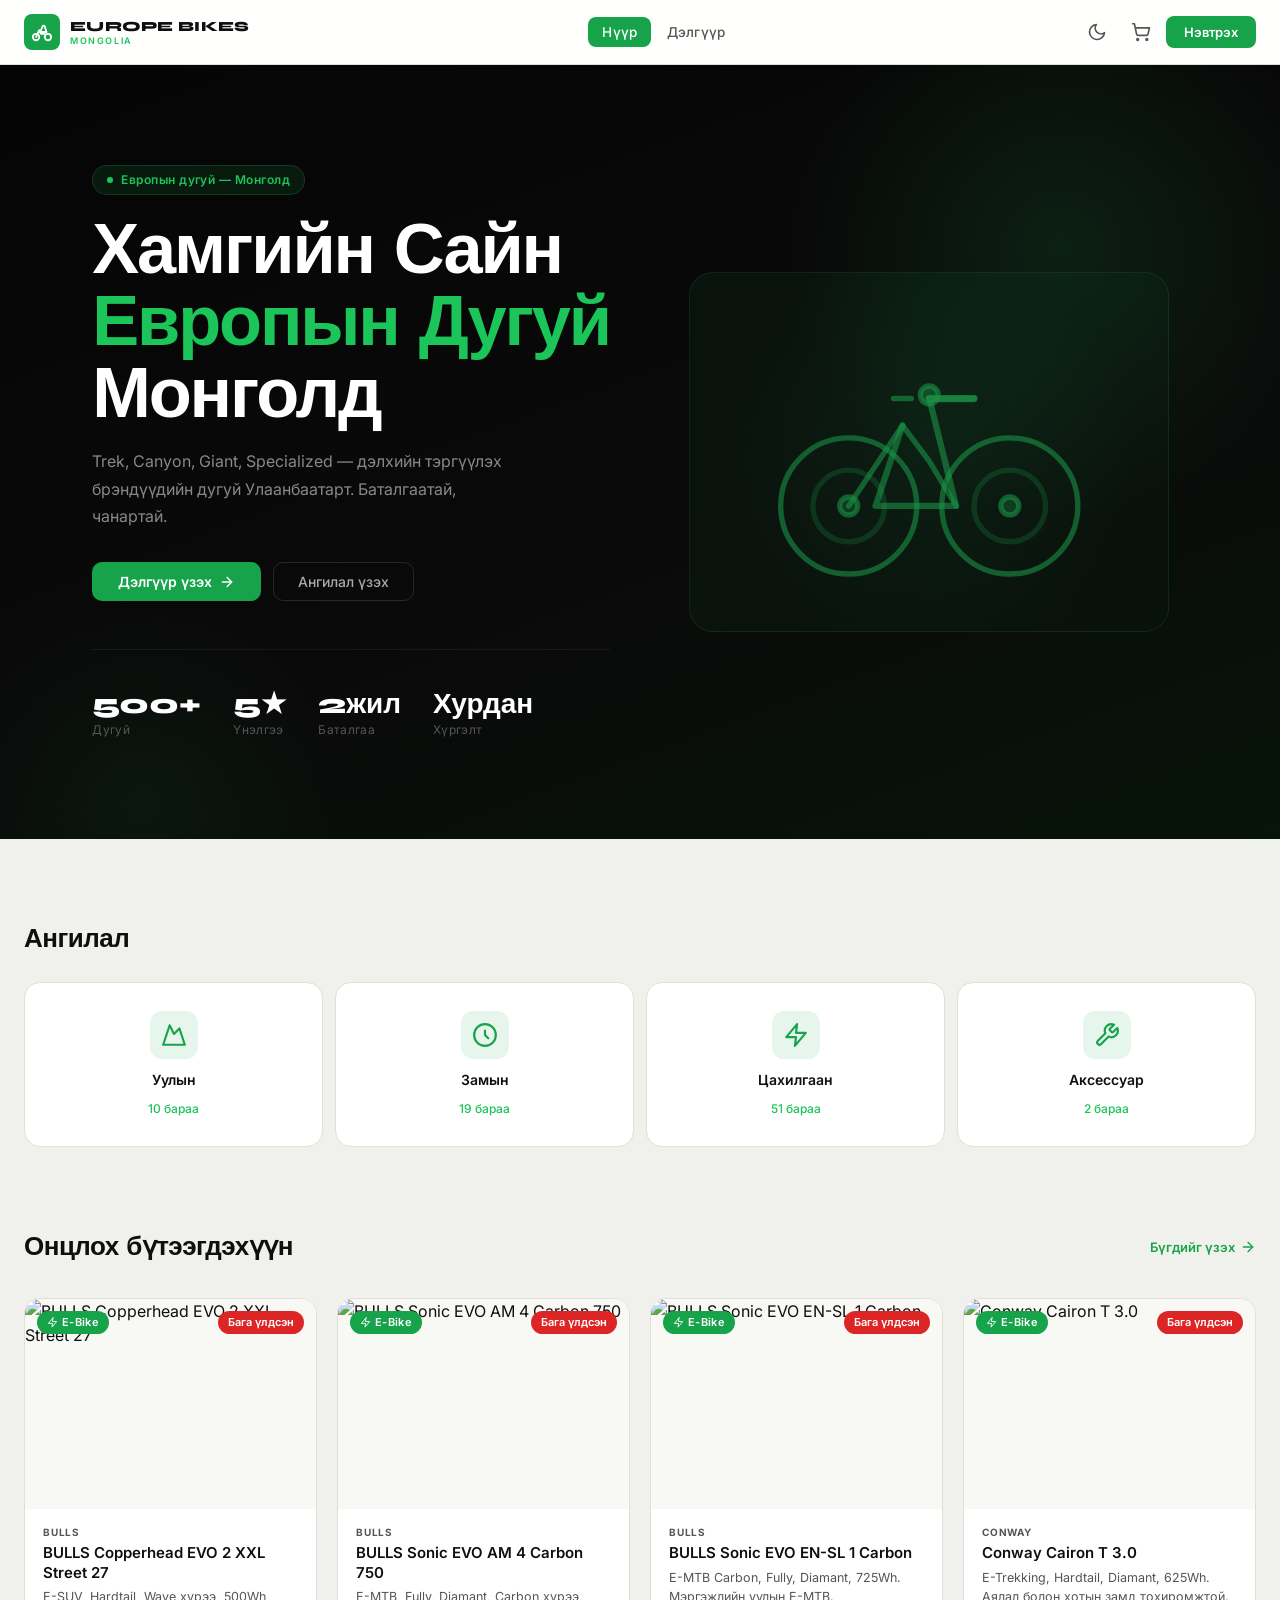
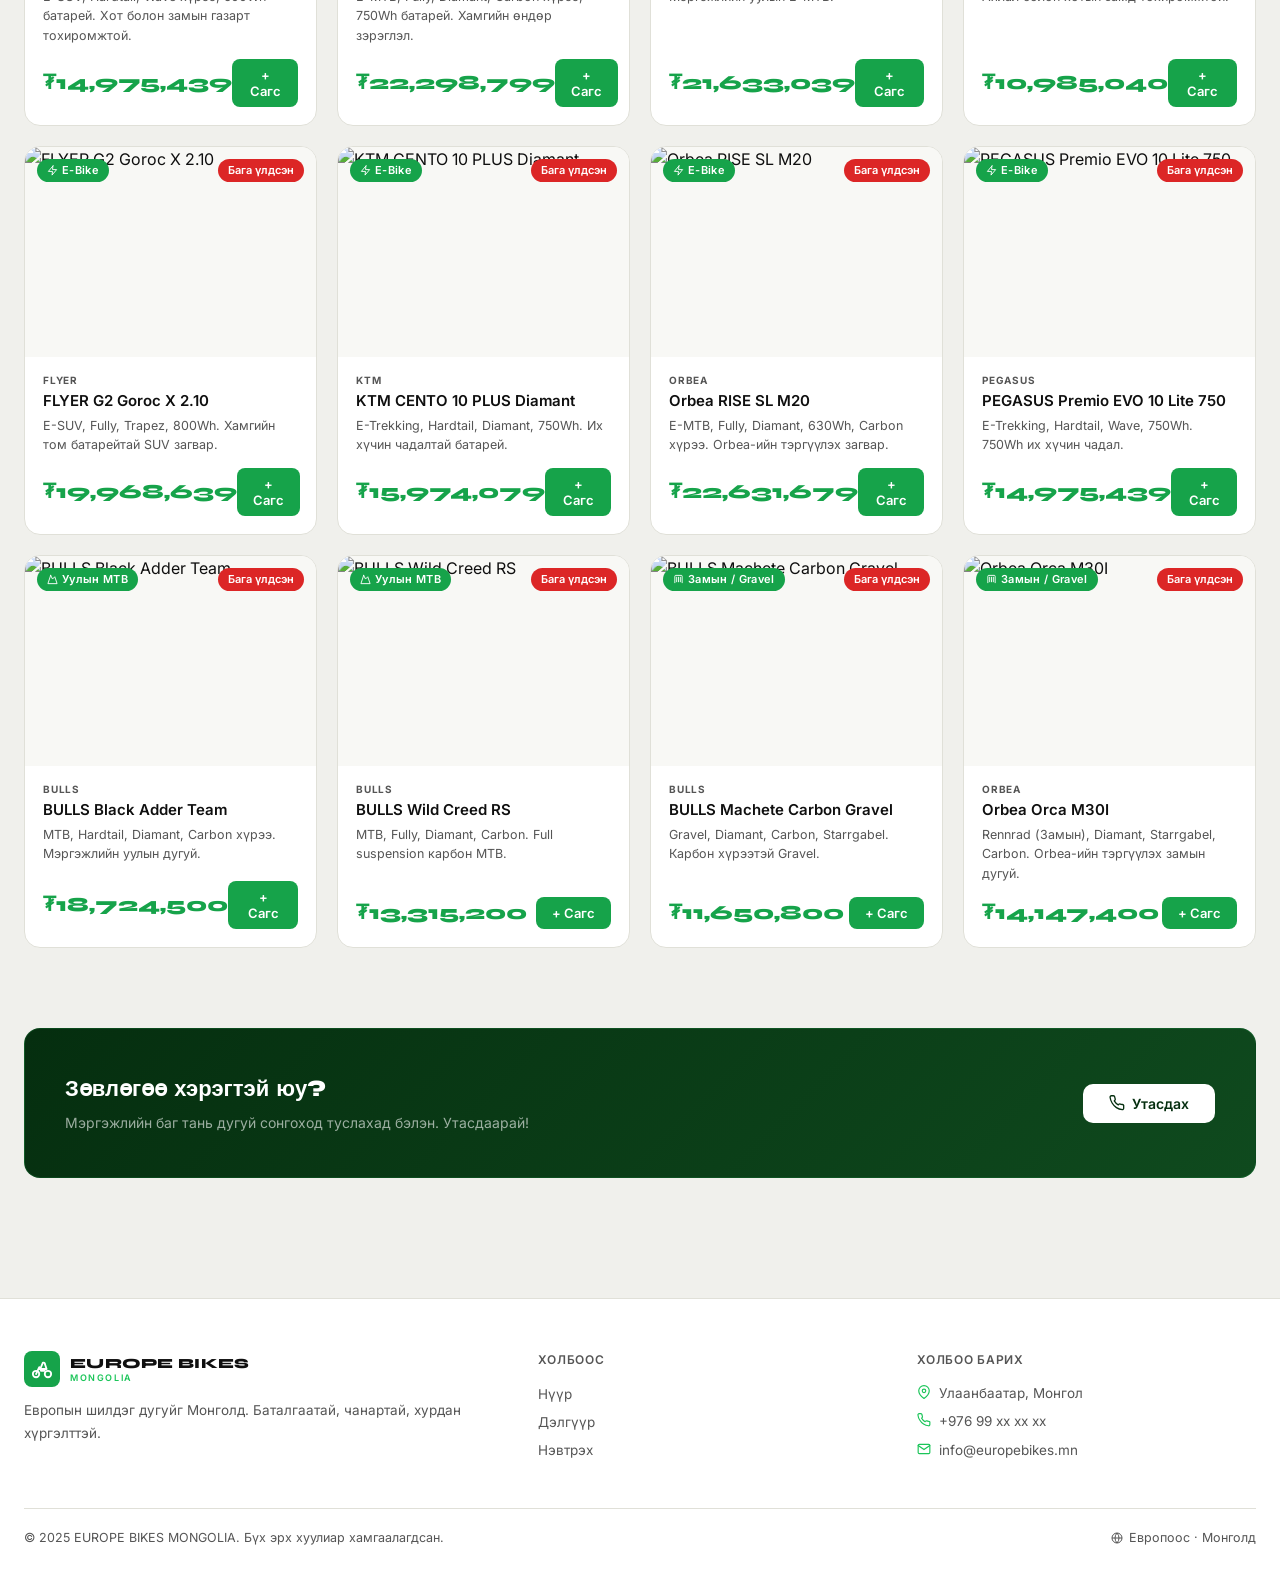
==== commit be31faea: "Create index.html" ====
--- a/index.html
+++ b/index.html
@@ -3,6 +3,7 @@
 <head>
 <meta charset="UTF-8"/>
 <meta name="viewport" content="width=device-width,initial-scale=1.0"/>
+<meta name="description" content="Европын дугуй Монголд. Trek, Canyon, BULLS, KTM. Онлайн захиалга боломжтой."/>
 <title id="siteTitle">Europe Bikes Mongolia</title>
 <link href="https://fonts.googleapis.com/css2?family=Syne:wght@400;500;600;700;800&family=Inter:wght@300;400;500;600&display=swap" rel="stylesheet"/>
 <style>
@@ -127,6 +128,56 @@
 .pcard:hover .pimg-w img{transform:scale(1.04)}
 .ptag{position:absolute;top:12px;left:12px;background:var(--accent);color:#fff;padding:3px 10px;border-radius:100px;font-size:11px;font-weight:600;letter-spacing:.03em;display:flex;align-items:center;gap:4px}
 .ptag-low{position:absolute;top:12px;right:12px;background:var(--danger);color:#fff;padding:3px 10px;border-radius:100px;font-size:11px;font-weight:600}
+.ptag-sale{position:absolute;top:46px;right:12px;background:#f59e0b;color:#fff;padding:3px 10px;border-radius:100px;font-size:11px;font-weight:700;letter-spacing:.02em}
+.pprice-orig{font-size:12px;color:var(--tx2);text-decoration:line-through;font-weight:400;margin-left:4px}
+.pprice-sale{color:#dc2626}
+.sale-group{background:rgba(245,158,11,.07);border:1.5px solid rgba(245,158,11,.25);border-radius:var(--r);padding:14px;margin-top:12px}
+.sale-group-title{font-size:11px;font-weight:700;color:#d97706;letter-spacing:.06em;margin-bottom:10px;text-transform:uppercase}
+.sale-toggle{display:flex;align-items:center;gap:8px;cursor:pointer;margin-bottom:10px}
+.sale-toggle input{width:16px;height:16px;accent-color:#f59e0b;cursor:pointer}
+.sale-toggle span{font-size:13.5px;font-weight:500}
+.sale-pct-row{display:grid;grid-template-columns:1fr 1fr;gap:10px}
+/* Social links */
+.social-links{display:flex;gap:8px;margin-top:12px}
+.social-btn{width:36px;height:36px;border-radius:8px;border:1px solid var(--bd);display:flex;align-items:center;justify-content:center;cursor:pointer;transition:all var(--tr);color:var(--tx2);text-decoration:none;background:transparent}
+.social-btn:hover{border-color:var(--accent2);color:var(--accent);background:var(--accent-light)}
+.social-btn svg{width:17px;height:17px}
+.social-input-row{display:flex;align-items:center;gap:10px}
+/* Announcement bar */
+/* Announcement bar — rich version */
+#annBar{width:100%;overflow:hidden;position:relative}
+.ann-simple{padding:10px 48px;text-align:center;font-size:13px;font-weight:600;letter-spacing:.02em;display:flex;align-items:center;justify-content:center;gap:8px}
+.ann-rich{display:flex;align-items:stretch;min-height:72px;position:relative}
+.ann-rich-img{width:220px;flex-shrink:0;overflow:hidden;position:relative}
+.ann-rich-img img{width:100%;height:100%;object-fit:cover;display:block}
+.ann-rich-img .ann-img-overlay{position:absolute;inset:0;background:linear-gradient(90deg,transparent 60%,var(--ann-bg,#16a34a))}
+.ann-rich-body{flex:1;display:flex;flex-direction:column;justify-content:center;padding:14px 56px 14px 28px;gap:4px}
+.ann-rich-badge{font-size:10px;font-weight:700;letter-spacing:.1em;text-transform:uppercase;opacity:.75;margin-bottom:2px}
+.ann-rich-title{font-family:"Syne",sans-serif;font-size:clamp(14px,2.5vw,20px);font-weight:800;line-height:1.15;letter-spacing:-.01em}
+.ann-rich-desc{font-size:clamp(11px,1.5vw,13px);opacity:.8;line-height:1.4;margin-top:1px}
+.ann-rich-cta{display:inline-flex;align-items:center;gap:6px;margin-top:8px;padding:7px 16px;border-radius:7px;font-weight:700;font-size:12px;text-decoration:none;transition:opacity .2s;width:fit-content}
+.ann-rich-cta:hover{opacity:.85}
+.ann-close{position:absolute;right:14px;top:50%;transform:translateY(-50%);background:rgba(255,255,255,.15);border:none;cursor:pointer;width:28px;height:28px;border-radius:50%;display:flex;align-items:center;justify-content:center;transition:background .2s;backdrop-filter:blur(4px)}
+.ann-close:hover{background:rgba(255,255,255,.3)}
+.ann-close svg{width:13px;height:13px}
+@media(max-width:600px){
+  .ann-rich-img{display:none}
+  .ann-rich-body{padding:12px 44px 12px 16px}
+  .ann-rich-title{font-size:14px}
+  .ann-rich-desc{display:none}
+}
+/* Map embed */
+.map-embed{width:100%;height:220px;border-radius:var(--r);border:1px solid var(--bd);overflow:hidden;margin-top:10px}
+.map-embed iframe{width:100%;height:100%;border:none}
+/* SEO meta preview */
+.seo-preview{background:var(--bg3);border:1px solid var(--bd);border-radius:var(--r);padding:14px;margin-top:10px}
+.seo-prev-url{font-size:12px;color:#1a73e8;margin-bottom:3px}
+.seo-prev-title{font-size:17px;color:#1a0dab;font-weight:500;margin-bottom:3px}
+.seo-prev-desc{font-size:13px;color:#4d5156}
+/* Delivery settings */
+.delivery-row{display:flex;align-items:center;gap:10px;margin-bottom:8px}
+.delivery-row input[type=number]{width:100px}
+.social-prefix{font-size:13px;color:var(--tx2);white-space:nowrap;font-weight:500;flex-shrink:0}
 .pbody{padding:16px 18px 18px;flex:1;display:flex;flex-direction:column}
 .pname{font-weight:600;font-size:15px;margin-bottom:5px;line-height:1.3;color:var(--tx)}
 .pdesc{color:var(--tx2);font-size:12.5px;line-height:1.55;flex:1;margin-bottom:14px}
@@ -304,6 +355,9 @@
 </head>
 <body class="light">
 
+<!-- ANNOUNCEMENT BAR -->
+<div id="annBar" style="display:none"></div>
+
 <!-- NOTIFY -->
 <div id="notif" class="notif hidden"></div>
 
@@ -419,6 +473,22 @@
   </symbol>
   <symbol id="ic-save" viewBox="0 0 24 24" fill="none" stroke="currentColor" stroke-width="2" stroke-linecap="round" stroke-linejoin="round">
     <path d="M19 21H5a2 2 0 0 1-2-2V5a2 2 0 0 1 2-2h11l5 5v11a2 2 0 0 1-2 2z"/><polyline points="17 21 17 13 7 13 7 21"/><polyline points="7 3 7 8 15 8"/>
+  </symbol>
+  <symbol id="ic-facebook" viewBox="0 0 24 24">
+    <path fill="currentColor" d="M18 2h-3a5 5 0 0 0-5 5v3H7v4h3v8h4v-8h3l1-4h-4V7a1 1 0 0 1 1-1h3z"/>
+  </symbol>
+  <symbol id="ic-whatsapp" viewBox="0 0 24 24">
+    <path fill="currentColor" d="M17.472 14.382c-.297-.149-1.758-.867-2.03-.967-.273-.099-.471-.148-.67.15-.197.297-.767.966-.94 1.164-.173.199-.347.223-.644.075-.297-.15-1.255-.463-2.39-1.475-.883-.788-1.48-1.761-1.653-2.059-.173-.297-.018-.458.13-.606.134-.133.298-.347.446-.52.149-.174.198-.298.298-.497.099-.198.05-.371-.025-.52-.075-.149-.669-1.612-.916-2.207-.242-.579-.487-.5-.669-.51-.173-.008-.371-.01-.57-.01-.198 0-.52.074-.792.372-.272.297-1.04 1.016-1.04 2.479 0 1.462 1.065 2.875 1.213 3.074.149.198 2.096 3.2 5.077 4.487.709.306 1.262.489 1.694.625.712.227 1.36.195 1.871.118.571-.085 1.758-.719 2.006-1.413.248-.694.248-1.289.173-1.413-.074-.124-.272-.198-.57-.347z"/>
+    <path fill="currentColor" d="M11.999 2C6.477 2 2 6.477 2 12c0 1.89.525 3.66 1.438 5.168L2 22l4.985-1.31A9.942 9.942 0 0 0 12 22c5.523 0 10-4.477 10-10S17.523 2 12 2zm0 18.12a8.12 8.12 0 0 1-4.14-1.128l-.296-.176-3.073.807.82-2.997-.193-.307A8.12 8.12 0 1 1 12 20.12z"/>
+  </symbol>
+  <symbol id="ic-viber" viewBox="0 0 24 24">
+    <path fill="currentColor" d="M11.4 1.1C8.5.5 5.4 1.3 3.2 3.4 1.4 5.2.5 7.7.7 10.2c.1 1.8.8 3.5 1.9 4.9L1.1 19l4.1-1.1c1.3.7 2.8 1.1 4.3 1.2 2.6.1 5.2-.9 7-2.7 2.1-2 3.1-4.9 2.8-7.7-.4-3.3-2.5-6.2-5.5-7.4l-.4-.2zm4.6 12.4c-.2.6-.9 1.1-1.5 1.2-.4.1-.8.1-1.2 0-1.1-.3-2.1-.8-3-1.5-1.5-1.1-2.6-2.6-3.2-4.3-.3-.8-.3-1.7.2-2.4.2-.3.5-.5.9-.5h.7c.2 0 .4.1.5.3l1 2.2c.1.2.1.5-.1.7l-.5.5c-.1.1-.1.3 0 .5.5.9 1.2 1.6 2.1 2.1.2.1.4.1.5 0l.5-.5c.2-.2.5-.2.7-.1l2.2 1c.2.1.3.3.3.5v.6c0 .1 0 .2-.1.2z"/>
+  </symbol>
+  <symbol id="ic-maps" viewBox="0 0 24 24" fill="none" stroke="currentColor" stroke-width="2" stroke-linecap="round" stroke-linejoin="round">
+    <path d="M21 10c0 7-9 13-9 13s-9-6-9-13a9 9 0 0 1 18 0z"/><circle cx="12" cy="10" r="3"/>
+  </symbol>
+  <symbol id="ic-instagram" viewBox="0 0 24 24" fill="none" stroke="currentColor" stroke-width="2" stroke-linecap="round" stroke-linejoin="round">
+    <rect x="2" y="2" width="20" height="20" rx="5" ry="5"/><path d="M16 11.37A4 4 0 1 1 12.63 8 4 4 0 0 1 16 11.37z"/><line x1="17.5" y1="6.5" x2="17.51" y2="6.5"/>
   </symbol>
 </svg>
 
@@ -606,7 +676,11 @@
         </div>
       </div>
       <div class="fcard"><div class="fcard-title">Захиалгын дүн</div><div id="coItems"></div><div class="ctot" style="margin-top:12px"><span>Нийт:</span><span class="act" id="coTot"></span></div></div>
-      <button class="btn fw" style="font-size:15px;padding:14px" onclick="submitOrder()"><svg class="icon icon-sm"><use href="#ic-check"/></svg>Захиалга баталгаажуулах</button>
+      <div id="deliveryInfoBox" style="display:none;background:var(--bg3);border:1px solid var(--bd);border-radius:var(--r);padding:12px 14px;margin-bottom:14px">
+  <div style="font-size:12px;font-weight:700;color:var(--accent);margin-bottom:3px" id="deliveryInfoPrice"></div>
+  <div style="font-size:13px;color:var(--tx2)" id="deliveryInfoTxt"></div>
+</div>
+<button class="btn fw" style="font-size:15px;padding:14px" onclick="submitOrder()"><svg class="icon icon-sm"><use href="#ic-check"/></svg>Захиалга баталгаажуулах</button>
     </div>
   </div>
 </div>
@@ -687,6 +761,25 @@
         <div class="fg" style="margin-top:12px"><label>ЗУРГИЙН URL</label><input id="pImg" type="url" placeholder="https://example.com/image.jpg"/></div>
         <div class="fg"><label>ТАЙЛБАР</label><textarea id="pDesc" rows="3" placeholder="Бүтээгдэхүүний тайлбар..."></textarea></div>
         <div class="fg ckg"><label><input type="checkbox" id="pFeat"/> Онцлох бараа болгох</label></div>
+
+        <!-- SALE / ХЯМДРАЛ -->
+        <div class="sale-group">
+          <div class="sale-group-title">🏷 Хямдрал (Sale)</div>
+          <label class="sale-toggle"><input type="checkbox" id="pSaleOn" onchange="toggleSaleFields()"/><span>Хямдрал идэвхжүүлэх</span></label>
+          <div id="saleFields" style="display:none">
+            <div class="sale-pct-row">
+              <div class="fg" style="margin:0">
+                <label>ХЯМДРАЛЫН % *</label>
+                <input id="pSalePct" type="number" min="1" max="90" placeholder="20" oninput="calcSalePrice()"/>
+              </div>
+              <div class="fg" style="margin:0">
+                <label>ХЯМДАРСАН ҮНЭ (₮)</label>
+                <input id="pSalePrice" type="number" placeholder="авт. тооцоо" oninput="calcSalePct()"/>
+              </div>
+            </div>
+            <div style="margin-top:8px;padding:8px 10px;background:var(--bg3);border-radius:8px;font-size:12px;color:var(--tx2)" id="salePrev">Үнэ оруулахад хямдарсан үнэ харагдана</div>
+          </div>
+        </div>
         <div style="display:flex;gap:10px">
           <button class="btn" onclick="saveProduct()" style="flex:1"><svg class="icon icon-sm"><use href="#ic-save"/></svg>Хадгалах</button>
           <button class="btn-out" onclick="cancelEdit()" id="cancelBtn" style="flex:1;display:none"><svg class="icon icon-sm"><use href="#ic-x"/></svg>Цуцлах</button>
@@ -707,18 +800,54 @@
           <!-- Logo & Brand -->
           <div class="setting-group" style="grid-column:1/-1">
             <h4><svg class="icon icon-sm" style="display:inline;vertical-align:middle;margin-right:4px"><use href="#ic-palette"/></svg>Лого & Брэнд</h4>
+
+            <!-- LOGO IMAGE UPLOAD -->
+            <div style="margin-bottom:18px">
+              <div style="font-size:12px;color:var(--tx2);font-weight:500;letter-spacing:.04em;margin-bottom:8px">ЛОГО ЗУРАГ</div>
+              <input type="file" id="logoFileInput" accept="image/*" style="display:none" onchange="handleLogoUpload(this)"/>
+              <div style="display:flex;gap:12px;align-items:flex-start;flex-wrap:wrap">
+                <!-- Drop zone -->
+                <div id="logoDropZone" onclick="document.getElementById('logoFileInput').click()"
+                  style="width:120px;height:80px;border:2px dashed var(--bd);border-radius:var(--r);display:flex;flex-direction:column;align-items:center;justify-content:center;cursor:pointer;gap:6px;transition:all .2s;flex-shrink:0;background:var(--bg3)"
+                  ondragover="event.preventDefault();this.style.borderColor='var(--accent)'"
+                  ondragleave="this.style.borderColor='var(--bd)'"
+                  ondrop="event.preventDefault();this.style.borderColor='var(--bd)';handleLogoFileDrop(event)">
+                  <svg style="width:22px;height:22px;fill:none;stroke:var(--tx2);stroke-width:1.8;stroke-linecap:round;stroke-linejoin:round" viewBox="0 0 24 24"><rect x="3" y="3" width="18" height="18" rx="2"/><circle cx="8.5" cy="8.5" r="1.5"/><polyline points="21 15 16 10 5 21"/></svg>
+                  <span style="font-size:11px;color:var(--tx2);text-align:center;line-height:1.3">Зураг сонгох<br/>эсвэл чирэх</span>
+                </div>
+                <!-- Preview + info -->
+                <div style="flex:1;min-width:160px">
+                  <div id="logoImgPreviewWrap" style="display:none;margin-bottom:10px">
+                    <div style="font-size:11px;color:var(--tx2);margin-bottom:6px;font-weight:500">УРЬДЧИЛАН ХАРАХ</div>
+                    <div style="display:flex;align-items:center;gap:10px;padding:10px;background:var(--bg);border:1px solid var(--bd);border-radius:var(--r)">
+                      <img id="logoImgPreview" style="height:36px;max-width:120px;object-fit:contain;border-radius:6px" src="" alt="logo"/>
+                      <div>
+                        <div id="prevLogoMain2" style="font-family:'Syne',sans-serif;font-weight:800;font-size:13px;line-height:1"></div>
+                        <div id="prevLogoSub2" style="font-size:9px;font-weight:700;letter-spacing:.15em;line-height:1;margin-top:2px;color:var(--accent)"></div>
+                      </div>
+                    </div>
+                  </div>
+                  <div style="font-size:12px;color:var(--tx2);line-height:1.6">
+                    PNG, JPG, SVG, WEBP<br/>
+                    Дэвсгэр ил тод PNG хамгийн сайн<br/>
+                    <button onclick="removeLogo()" id="removeLogoBtn" style="display:none;margin-top:6px;background:rgba(220,38,38,.08);border:1px solid rgba(220,38,38,.2);color:var(--danger);border-radius:6px;padding:4px 10px;font-size:11px;cursor:pointer;font-family:inherit">Зураг устгах</button>
+                  </div>
+                </div>
+              </div>
+            </div>
+
             <div style="display:grid;grid-template-columns:1fr 1fr;gap:12px">
               <div class="fg" style="margin:0"><label>ҮНДСЭН НЭР</label><input id="s-logoMain" type="text" placeholder="EUROPE BIKES" oninput="previewLogo()"/></div>
               <div class="fg" style="margin:0"><label>ДЭД НЭР</label><input id="s-logoSub" type="text" placeholder="MONGOLIA" oninput="previewLogo()"/></div>
             </div>
-            <div class="fg" style="margin-top:12px"><label>ЛОГО ӨНГ</label>
+            <div class="fg" style="margin-top:12px"><label>ЛОГО ӨНГ (зураг байхгүй үед)</label>
               <div style="display:flex;gap:10px;align-items:center">
                 <input id="s-accentColor" type="color" value="#16a34a" oninput="previewColor(this.value)" style="width:48px;height:38px;border-radius:8px;border:1px solid var(--bd);cursor:pointer;padding:2px"/>
                 <span style="font-size:13px;color:var(--tx2)">Accent өнгө сонгох</span>
               </div>
             </div>
-            <div class="setting-preview">
-              <div style="font-size:12px;color:var(--tx2);margin-bottom:8px;font-weight:500">УРЬДЧИЛАН ХАРАХ</div>
+            <div class="setting-preview" id="defaultLogoPreview">
+              <div style="font-size:12px;color:var(--tx2);margin-bottom:8px;font-weight:500">SVG ICON ЛОГО (зураг байхгүй үед)</div>
               <div class="logo-preview">
                 <div class="logo-prev-ic" id="prevLogoMark" style="background:var(--accent);border-radius:8px;width:36px;height:36px;">
                   <svg viewBox="0 0 24 24" fill="none" stroke="#fff" stroke-width="2" stroke-linecap="round" stroke-linejoin="round" style="width:20px;height:20px"><circle cx="5.5" cy="17.5" r="3.5"/><circle cx="18.5" cy="17.5" r="3.5"/><path d="M15 6a1 1 0 0 0-1-1h-1l-3 7h7l-2-6z"/><path d="M5.5 17.5 9 10l2 4h4"/></svg>
@@ -761,6 +890,209 @@
             <div class="fg" style="margin-top:12px"><label>БАННЕР ТАЙЛБАР</label><input id="s-bannerDesc" type="text" placeholder="Мэргэжлийн баг..."/></div>
             <div class="fg" style="margin:0"><label>УТАСНЫ ХОЛБООС (tel:+976...)</label><input id="s-bannerPhone" type="text" placeholder="tel:+97699999999"/></div>
           </div>
+          <!-- Social Media -->
+          <div class="setting-group" style="grid-column:1/-1">
+            <h4>
+              <span style="display:inline-flex;align-items:center;gap:6px;vertical-align:middle">
+                <svg style="width:14px;height:14px;fill:#1877f2;stroke:none" viewBox="0 0 24 24"><use href="#ic-facebook"/></svg>
+                <svg style="width:14px;height:14px;fill:none;stroke:#e1306c;stroke-width:2;stroke-linecap:round;stroke-linejoin:round" viewBox="0 0 24 24"><use href="#ic-instagram"/></svg>
+                Сошиал медиа
+              </span>
+            </h4>
+            <!-- Facebook -->
+            <div class="fg">
+              <label>FACEBOOK ХАЯГ</label>
+              <div class="social-input-row">
+                <svg style="width:18px;height:18px;fill:#1877f2;flex-shrink:0" viewBox="0 0 24 24"><use href="#ic-facebook"/></svg>
+                <span class="social-prefix">facebook.com/</span>
+                <input id="s-facebook" type="text" placeholder="europebikesmongolia" style="flex:1" oninput="updateSocialPreview()"/>
+              </div>
+              <div style="font-size:11px;color:var(--tx2);margin-top:4px">Жишээ: europebikesmongolia → facebook.com/europebikesmongolia</div>
+            </div>
+            <!-- Instagram -->
+            <div class="fg" style="margin:0">
+              <label>INSTAGRAM ХАЯГ</label>
+              <div class="social-input-row">
+                <svg style="width:18px;height:18px;fill:none;stroke:#e1306c;stroke-width:2;stroke-linecap:round;stroke-linejoin:round;flex-shrink:0" viewBox="0 0 24 24"><use href="#ic-instagram"/></svg>
+                <span class="social-prefix">instagram.com/</span>
+                <input id="s-instagram" type="text" placeholder="europebikes_mn" style="flex:1" oninput="updateSocialPreview()"/>
+              </div>
+              <div style="font-size:11px;color:var(--tx2);margin-top:4px">Жишээ: europebikes_mn → instagram.com/europebikes_mn</div>
+            </div>
+            <!-- Live preview -->
+            <div class="setting-preview" id="socialPreview" style="display:none">
+              <div style="font-size:12px;color:var(--tx2);margin-bottom:8px;font-weight:500">FOOTER ДЭЭР ХАРАГДАХ БАЙДАЛ</div>
+              <div class="social-links">
+                <a id="prevFbBtn" href="#" class="social-btn" target="_blank" title="Facebook">
+                  <svg style="fill:#1877f2;stroke:none" viewBox="0 0 24 24"><use href="#ic-facebook"/></svg>
+                </a>
+                <a id="prevIgBtn" href="#" class="social-btn" target="_blank" title="Instagram">
+                  <svg style="fill:none;stroke:#e1306c;stroke-width:2;stroke-linecap:round;stroke-linejoin:round" viewBox="0 0 24 24"><use href="#ic-instagram"/></svg>
+                </a>
+              </div>
+            </div>
+          </div>
+        </div>
+
+          <!-- Messaging: WhatsApp & Viber -->
+          <div class="setting-group" style="grid-column:1/-1">
+            <h4><svg class="icon icon-sm" style="display:inline;vertical-align:middle;margin-right:4px;fill:var(--tx2);stroke:none" viewBox="0 0 24 24"><use href="#ic-whatsapp"/></svg>WhatsApp / Viber</h4>
+            <div style="display:grid;grid-template-columns:1fr 1fr;gap:12px">
+              <div class="fg" style="margin:0">
+                <label>WHATSAPP ДУГААР</label>
+                <div class="social-input-row">
+                  <svg style="width:18px;height:18px;fill:#25d366;flex-shrink:0" viewBox="0 0 24 24"><use href="#ic-whatsapp"/></svg>
+                  <input id="s-whatsapp" type="text" placeholder="+97699112233" style="flex:1"/>
+                </div>
+              </div>
+              <div class="fg" style="margin:0">
+                <label>VIBER ДУГААР</label>
+                <div class="social-input-row">
+                  <svg style="width:18px;height:18px;fill:#7360f2;flex-shrink:0" viewBox="0 0 24 24"><use href="#ic-viber"/></svg>
+                  <input id="s-viber" type="text" placeholder="+97699112233" style="flex:1"/>
+                </div>
+              </div>
+            </div>
+            <div style="font-size:11px;color:var(--tx2);margin-top:6px">Дугаарыг улсын кодтойгоор бичнэ: +97699112233</div>
+          </div>
+
+          <!-- Delivery -->
+          <div class="setting-group" style="grid-column:1/-1">
+            <h4><svg class="icon icon-sm" style="display:inline;vertical-align:middle;margin-right:4px"><use href="#ic-truck"/></svg>Хүргэлтийн мэдээлэл</h4>
+            <div style="display:grid;grid-template-columns:1fr 1fr;gap:12px">
+              <div class="fg" style="margin:0">
+                <label>ХҮРГЭЛТИЙН ҮНЭ (₮)</label>
+                <input id="s-deliveryPrice" type="number" placeholder="0 (үнэгүй)"/>
+              </div>
+              <div class="fg" style="margin:0">
+                <label>ҮНЭГҮЙ ХҮРГЭЛТИЙН ХЭМ (₮)</label>
+                <input id="s-freeDelivery" type="number" placeholder="0 (заавал биш)"/>
+              </div>
+            </div>
+            <div class="fg" style="margin-top:10px;margin-bottom:0">
+              <label>ХҮРГЭЛТИЙН ТАЙЛБАР</label>
+              <input id="s-deliveryNote" type="text" placeholder="Улаанбаатар хотын дотор 1-2 хоногт хүргэнэ"/>
+            </div>
+          </div>
+
+          <!-- Announcement Bar -->
+          <div class="setting-group" style="grid-column:1/-1">
+            <h4>📢 Мэдэгдлийн мөр</h4>
+            <div class="fg ckg" style="margin-bottom:14px">
+              <label><input type="checkbox" id="s-annOn" onchange="previewAnnBar()"/> Мэдэгдлийн мөр идэвхжүүлэх</label>
+            </div>
+
+            <!-- Style selector -->
+            <div class="fg" style="margin-bottom:14px">
+              <label>ЗАГВАР СОНГОХ</label>
+              <div style="display:flex;gap:10px;flex-wrap:wrap">
+                <label style="flex:1;min-width:130px;cursor:pointer">
+                  <input type="radio" name="annStyle" id="s-annStyleSimple" value="simple" onchange="previewAnnBar()" style="accent-color:var(--accent)"/>
+                  <span style="margin-left:6px;font-size:13px;font-weight:500">Энгийн мөр</span>
+                  <div style="margin-top:6px;padding:8px;background:var(--bg3);border:1px solid var(--bd);border-radius:8px;font-size:11px;text-align:center;color:var(--tx2)">— Текст энд —</div>
+                </label>
+                <label style="flex:1;min-width:130px;cursor:pointer">
+                  <input type="radio" name="annStyle" id="s-annStyleRich" value="rich" onchange="previewAnnBar()" checked style="accent-color:var(--accent)"/>
+                  <span style="margin-left:6px;font-size:13px;font-weight:500">Зурагтай баннер</span>
+                  <div style="margin-top:6px;padding:8px;background:var(--bg3);border:1px solid var(--bd);border-radius:8px;font-size:11px;text-align:center;color:var(--tx2)">🖼 Зураг + Гарчиг + Товч</div>
+                </label>
+              </div>
+            </div>
+
+            <!-- Shared: colors -->
+            <div style="display:grid;grid-template-columns:1fr 1fr;gap:12px;margin-bottom:14px">
+              <div class="fg" style="margin:0">
+                <label>ДЭВСГЭР ӨНГ</label>
+                <input id="s-annBg" type="color" value="#0a0a0a" oninput="previewAnnBar()" style="width:100%;height:38px;border-radius:8px;border:1px solid var(--bd);cursor:pointer;padding:2px"/>
+              </div>
+              <div class="fg" style="margin:0">
+                <label>ТЕКСТИЙН ӨНГ</label>
+                <input id="s-annColor" type="color" value="#ffffff" oninput="previewAnnBar()" style="width:100%;height:38px;border-radius:8px;border:1px solid var(--bd);cursor:pointer;padding:2px"/>
+              </div>
+            </div>
+
+            <!-- Simple style fields -->
+            <div id="annSimpleFields">
+              <div class="fg" style="margin:0">
+                <label>ТЕКСТ</label>
+                <input id="s-annText" type="text" placeholder="🚴 Бүх E-Bike-д 20% хямдрал! Зөвхөн энэ сард..." oninput="previewAnnBar()"/>
+              </div>
+            </div>
+
+            <!-- Rich style fields -->
+            <div id="annRichFields">
+              <div class="fg">
+                <label>ЗУРГИЙН URL <span style="color:var(--tx2);font-weight:400">(дугуй, промо зураг)</span></label>
+                <div style="display:flex;gap:8px;align-items:flex-start">
+                  <input id="s-annImg" type="url" placeholder="https://images.unsplash.com/photo-..." oninput="previewAnnBar()" style="flex:1"/>
+                  <button onclick="setAnnSampleImg()" class="btn-out" style="white-space:nowrap;padding:10px 12px;font-size:12px;flex-shrink:0">Жишээ зураг</button>
+                </div>
+                <div style="font-size:11px;color:var(--tx2);margin-top:4px">Unsplash, зөөн байрлуулсан зургийн URL. Landscape (16:9 эсвэл 4:3) хэлбэр тохиромжтой.</div>
+              </div>
+              <div class="fg">
+                <label>BADGE ТЕКСТ <span style="color:var(--tx2);font-weight:400">(жижиг дээд тэмдэглэгээ)</span></label>
+                <input id="s-annBadge" type="text" placeholder="🔥 ХЯЗГААРЛАГДМАЛ САНАЛ" oninput="previewAnnBar()"/>
+              </div>
+              <div class="fg">
+                <label>ГАРЧИГ</label>
+                <input id="s-annTitle" type="text" placeholder="Бүх E-Bike-д 20% хямдрал!" oninput="previewAnnBar()"/>
+              </div>
+              <div class="fg">
+                <label>ТАЙЛБАР</label>
+                <input id="s-annDesc" type="text" placeholder="Зөвхөн энэ сарын эцэс хүртэл. Хурдан захиалаарай!" oninput="previewAnnBar()"/>
+              </div>
+              <div style="display:grid;grid-template-columns:1fr 1fr;gap:12px">
+                <div class="fg" style="margin:0">
+                  <label>ТОВЧНЫ ТЕКСТ</label>
+                  <input id="s-annCta" type="text" placeholder="Одоо үзэх →" oninput="previewAnnBar()"/>
+                </div>
+                <div class="fg" style="margin:0">
+                  <label>ТОВЧНЫ ӨНГ</label>
+                  <input id="s-annCtaBg" type="color" value="#22c55e" oninput="previewAnnBar()" style="width:100%;height:38px;border-radius:8px;border:1px solid var(--bd);cursor:pointer;padding:2px"/>
+                </div>
+              </div>
+            </div>
+
+            <!-- Live preview -->
+            <div id="annPreviewBox" style="margin-top:16px;display:none">
+              <div style="font-size:11px;color:var(--tx2);margin-bottom:8px;font-weight:600;letter-spacing:.06em;text-transform:uppercase">Урьдчилан харах</div>
+              <div id="annPreviewBar" style="border-radius:10px;overflow:hidden;border:1px solid var(--bd)"></div>
+            </div>
+          </div>
+
+          <!-- Google Maps -->
+          <div class="setting-group" style="grid-column:1/-1">
+            <h4><svg style="width:14px;height:14px;fill:none;stroke:currentColor;stroke-width:2;stroke-linecap:round;stroke-linejoin:round;display:inline;vertical-align:middle;margin-right:4px" viewBox="0 0 24 24"><use href="#ic-maps"/></svg>Google Maps байршил</h4>
+            <div class="fg">
+              <label>GOOGLE MAPS EMBED URL</label>
+              <input id="s-mapsUrl" type="url" placeholder="https://www.google.com/maps/embed?pb=..."/>
+              <div style="font-size:11px;color:var(--tx2);margin-top:5px;line-height:1.6">Google Maps → Байршлаа хайх → Share → Embed a map → Copy HTML → зөвхөн <strong>src="..."</strong> дотрх URL-ийг хуулж нааж бичнэ</div>
+            </div>
+            <div id="mapPreviewBox" style="display:none">
+              <div style="font-size:11px;color:var(--tx2);margin-bottom:6px;font-weight:500">УРЬДЧИЛАН ХАРАХ</div>
+              <div class="map-embed"><iframe id="mapPreviewFrame" src="" allowfullscreen="" loading="lazy"></iframe></div>
+            </div>
+            <button class="btn btn-sm" onclick="previewMap()" style="margin-top:8px;width:auto">Газрын зураг харах</button>
+          </div>
+
+          <!-- SEO -->
+          <div class="setting-group" style="grid-column:1/-1">
+            <h4><svg class="icon icon-sm" style="display:inline;vertical-align:middle;margin-right:4px"><use href="#ic-link"/></svg>SEO тохиргоо</h4>
+            <div class="fg">
+              <label>ХУУДАСНЫ ГАРЧИГ (browser tab)</label>
+              <input id="s-seoTitle" type="text" placeholder="Europe Bikes Mongolia — Европын дугуй Монголд" oninput="previewSEO()"/>
+            </div>
+            <div class="fg" style="margin:0">
+              <label>ТАЙЛБАР (Google-д харагдах)</label>
+              <textarea id="s-seoDesc" rows="2" placeholder="Trek, Canyon, BULLS, KTM дугуй Монголд. Баталгаатай, чанартай. Онлайн захиалга боломжтой." oninput="previewSEO()"></textarea>
+            </div>
+            <div class="seo-preview" id="seoPreviewBox" style="margin-top:10px">
+              <div class="seo-prev-url">europebikesmongolia.com</div>
+              <div class="seo-prev-title" id="seoPrevTitle">Europe Bikes Mongolia</div>
+              <div class="seo-prev-desc" id="seoPrevDesc">Тайлбараа энд бичнэ...</div>
+            </div>
+          </div>
+
         </div>
 
         <div style="margin-top:16px;display:flex;gap:10px">
@@ -782,6 +1114,14 @@
         <div class="logo-text"><span class="logo-main" id="footLogoMain">EUROPE BIKES</span><span class="logo-sub" id="footLogoSub">MONGOLIA</span></div>
       </div>
       <p class="fdesc">Европын шилдэг дугуйг Монголд. Баталгаатай, чанартай, хурдан хүргэлттэй.</p>
+      <div class="social-links" id="footSocialLinks" style="display:none">
+        <a id="footFbLink" href="#" class="social-btn" target="_blank" rel="noopener" title="Facebook">
+          <svg style="fill:#1877f2;stroke:none" viewBox="0 0 24 24"><use href="#ic-facebook"/></svg>
+        </a>
+        <a id="footIgLink" href="#" class="social-btn" target="_blank" rel="noopener" title="Instagram">
+          <svg style="fill:none;stroke:#e1306c;stroke-width:2;stroke-linecap:round;stroke-linejoin:round" viewBox="0 0 24 24"><use href="#ic-instagram"/></svg>
+        </a>
+      </div>
     </div>
     <div>
       <h4>Холбоос</h4>
@@ -794,6 +1134,9 @@
     <div>
       <h4>Холбоо барих</h4>
       <div class="fcon-item"><svg style="width:14px;height:14px;stroke:var(--accent2);fill:none;flex-shrink:0" viewBox="0 0 24 24" stroke-width="2" stroke-linecap="round" stroke-linejoin="round"><path d="M21 10c0 7-9 13-9 13s-9-6-9-13a9 9 0 0 1 18 0z"/><circle cx="12" cy="10" r="3"/></svg><span id="footAddr">Улаанбаатар, Монгол</span></div>
+      <div id="footWaWrap" style="display:none" class="fcon-item"><svg style="width:14px;height:14px;fill:var(--accent2);flex-shrink:0" viewBox="0 0 24 24"><use href="#ic-whatsapp"/></svg><a id="footWaLink" href="#" style="color:var(--tx2);text-decoration:none" target="_blank"><span id="footWaTxt"></span></a></div>
+      <div id="footVbWrap" style="display:none" class="fcon-item"><svg style="width:14px;height:14px;fill:#7360f2;flex-shrink:0" viewBox="0 0 24 24"><use href="#ic-viber"/></svg><a id="footVbLink" href="#" style="color:var(--tx2);text-decoration:none" target="_blank"><span id="footVbTxt"></span></a></div>
+      <div id="footMapWrap" class="map-embed" style="display:none"><iframe id="footMapFrame" src="" allowfullscreen="" loading="lazy" referrerpolicy="no-referrer-when-downgrade"></iframe></div>
       <div class="fcon-item"><svg style="width:14px;height:14px;stroke:var(--accent2);fill:none;flex-shrink:0" viewBox="0 0 24 24" stroke-width="2" stroke-linecap="round" stroke-linejoin="round"><path d="M22 16.92v3a2 2 0 0 1-2.18 2 19.79 19.79 0 0 1-8.63-3.07A19.5 19.5 0 0 1 4.69 12a19.79 19.79 0 0 1-3.07-8.67A2 2 0 0 1 3.56 1.18h3a2 2 0 0 1 2 1.72c.127.96.361 1.903.7 2.81a2 2 0 0 1-.45 2.11L7.91 8.91a16 16 0 0 0 6 6l.91-.91a2 2 0 0 1 2.11-.45c.907.339 1.85.573 2.81.7A2 2 0 0 1 22 16.92z"/></svg><span id="footPhone">+976 99 xx xx xx</span></div>
       <div class="fcon-item"><svg style="width:14px;height:14px;stroke:var(--accent2);fill:none;flex-shrink:0" viewBox="0 0 24 24" stroke-width="2" stroke-linecap="round" stroke-linejoin="round"><path d="M4 4h16c1.1 0 2 .9 2 2v12c0 1.1-.9 2-2 2H4c-1.1 0-2-.9-2-2V6c0-1.1.9-2 2-2z"/><polyline points="22,6 12,13 2,6"/></svg><span id="footEmail">info@europebikes.mn</span></div>
     </div>
@@ -806,18 +1149,103 @@
 
 <script>
 // ── SEED DATA ──────────────────────────────────────────────────
+// 1€ = 4161₮  |  Эх үүсвэр: isartaler-zweirad.de
 var SEED=[
-  {id:1,name:"Trek Marlin 7",cat:"mountain",price:3200000,img:"https://images.unsplash.com/photo-1544191696-102dbdaeeaa0?w=600&q=80",desc:'Уулын замд зориулсан 29" дугуй. Shimano Deore дамжуулга, гидравлик тормоз.',stock:5,feat:true},
-  {id:2,name:"Canyon Endurace CF 7",cat:"road",price:5800000,img:"https://images.unsplash.com/photo-1485965120184-e220f721d03e?w=600&q=80",desc:"Карбон хүрээтэй замын дугуй. Shimano Ultegra дамжуулга, аэродинамик загвар.",stock:3,feat:true},
-  {id:3,name:"Specialized Turbo Vado",cat:"ebike",price:8900000,img:"https://images.unsplash.com/photo-1558618666-fcd25c85cd64?w=600&q=80",desc:"Цахилгаан хөдөлгүүртэй хотын дугуй. 90км зай, хурдан цэнэглэлт.",stock:4,feat:true},
-  {id:4,name:"Giro Aether MIPS Helmet",cat:"accessories",price:450000,img:"https://images.unsplash.com/photo-1616594266206-c5e3c7a657e3?w=600&q=80",desc:"MIPS технологитой дуулга. Хөнгөн жинтэй, агааржуулалттай.",stock:15,feat:false},
-  {id:5,name:"Scott Scale 970",cat:"mountain",price:2800000,img:"https://images.unsplash.com/photo-1507035895480-2b3156c31fc8?w=600&q=80",desc:'Алюминий хүрээтэй уулын дугуй. 27.5" дугуй, найдвартай тормоз.',stock:7,feat:false},
-  {id:6,name:"Shimano 105 Pedal",cat:"accessories",price:120000,img:"https://images.unsplash.com/photo-1571068316344-75bc76f77890?w=600&q=80",desc:"SPD-SL clipless педал. Мэргэжлийн дугуйчдад.",stock:20,feat:false},
-  {id:7,name:"Giant Defy Advanced",cat:"road",price:6500000,img:"https://images.unsplash.com/photo-1532298229144-0ec0c57515c7?w=600&q=80",desc:"Карбон хүрээ, Shimano Ultegra. Эвтэйхэн байрлал.",stock:2,feat:false},
-  {id:8,name:"Bosch E-Bike CX Pro",cat:"ebike",price:7200000,img:"https://images.unsplash.com/photo-1580933073521-dc49ac0d4e6a?w=600&q=80",desc:"Bosch CX хөдөлгүүр, 625Wh батарей. 120км зай.",stock:3,feat:false}
+// ── E-BIKES (BULLS) ──
+{id:101,name:"BULLS Copperhead EVO 2 XXL Street 27",brand:"BULLS",cat:"ebike",price:14975439,img:"https://images.unsplash.com/photo-1571068316344-75bc76f77890?w=600&q=80",desc:"E-SUV, Hardtail, Wave хүрээ, 500Wh батарей. Хот болон замын газарт тохиромжтой.",stock:3,feat:true},
+{id:102,name:"BULLS Copperhead EVO 2 XXL Street 27",brand:"BULLS",cat:"ebike",price:15641199,img:"https://images.unsplash.com/photo-1571068316344-75bc76f77890?w=600&q=80",desc:"E-SUV, Hardtail, Diamant хүрээ, 625Wh батарей. Урт зайн аялалд тохиромжтой.",stock:2,feat:false},
+{id:103,name:"BULLS Copperhead EVO AM1",brand:"BULLS",cat:"ebike",price:15308319,img:"https://images.unsplash.com/photo-1571068316344-75bc76f77890?w=600&q=80",desc:"E-MTB, Fully (бүрэн амортизатортой), Diamant хүрээ, 625Wh батарей.",stock:2,feat:false},
+{id:104,name:"BULLS Copperhead EVO AM3",brand:"BULLS",cat:"ebike",price:17971359,img:"https://images.unsplash.com/photo-1571068316344-75bc76f77890?w=600&q=80",desc:"E-MTB, Fully, Diamant хүрээ, 625Wh батарей. Дэвшилтэт амортизаци.",stock:3,feat:false},
+{id:105,name:"BULLS Sonic EVO AM 4 Carbon 750",brand:"BULLS",cat:"ebike",price:22298799,img:"https://images.unsplash.com/photo-1571068316344-75bc76f77890?w=600&q=80",desc:"E-MTB, Fully, Diamant, Carbon хүрээ, 750Wh батарей. Хамгийн өндөр зэрэглэл.",stock:2,feat:true},
+{id:106,name:"BULLS Sonic EVO AM-SL 2 Carbon",brand:"BULLS",cat:"ebike",price:20634399,img:"https://images.unsplash.com/photo-1571068316344-75bc76f77890?w=600&q=80",desc:"E-MTB Carbon, Fully, Diamant, 725Wh. Хөнгөн жинтэй карбон хүрээ.",stock:1,feat:false},
+{id:107,name:"BULLS Sonic EVO EN-SL 1 Carbon",brand:"BULLS",cat:"ebike",price:21633039,img:"https://images.unsplash.com/photo-1571068316344-75bc76f77890?w=600&q=80",desc:"E-MTB Carbon, Fully, Diamant, 725Wh. Мэргэжлийн уулын E-MTB.",stock:2,feat:true},
+{id:108,name:"BULLS Sonic EVO TR 2 29 Carbon",brand:"BULLS",cat:"ebike",price:17971359,img:"https://images.unsplash.com/photo-1571068316344-75bc76f77890?w=600&q=80",desc:"E-MTB, Diamant, Fully, Carbon, 750Wh. Trail тоглоомд зориулсан.",stock:2,feat:false},
+{id:109,name:"BULLS Vuca EVO AM1",brand:"BULLS",cat:"ebike",price:24961839,img:"https://images.unsplash.com/photo-1571068316344-75bc76f77890?w=600&q=80",desc:"E-MTB, Fully, Diamant, 720Wh, Alu хүрээ. Enduro зэрэглэлийн дугуй.",stock:1,feat:false},
+{id:110,name:"BULLS Vuca EVO X1",brand:"BULLS",cat:"ebike",price:21633039,img:"https://images.unsplash.com/photo-1571068316344-75bc76f77890?w=600&q=80",desc:"E-Trekking, Hardtail, Diamant, 720Wh, Alu. Аялалд тохиромжтой.",stock:2,feat:false},
+// ── E-BIKES (Conway) ──
+{id:111,name:"Conway Cairon C 3.0",brand:"Conway",cat:"ebike",price:12982320,img:"https://images.unsplash.com/photo-1558618666-fcd25c85cd64?w=600&q=80",desc:"E-SUV, Hardtail, Wave хүрээ, 625Wh батарей.",stock:3,feat:false},
+{id:112,name:"Conway Cairon T 3.0",brand:"Conway",cat:"ebike",price:10985040,img:"https://images.unsplash.com/photo-1558618666-fcd25c85cd64?w=600&q=80",desc:"E-Trekking, Hardtail, Diamant, 625Wh. Аялал болон хотын замд тохиромжтой.",stock:4,feat:true},
+{id:113,name:"Conway Cairon T 3.0 Wave",brand:"Conway",cat:"ebike",price:10985040,img:"https://images.unsplash.com/photo-1558618666-fcd25c85cd64?w=600&q=80",desc:"E-Trekking, Hardtail, Wave, 500Wh. Эмэгтэй, Wave хүрээ.",stock:3,feat:false},
+{id:114,name:"Conway Xyron SUV 2.7",brand:"Conway",cat:"ebike",price:14646720,img:"https://images.unsplash.com/photo-1558618666-fcd25c85cd64?w=600&q=80",desc:"E-SUV, Fully, Diamant, 625Wh. Бүрэн амортизатортой SUV загвар.",stock:2,feat:false},
+// ── E-BIKES (FLYER) ──
+{id:115,name:"FLYER G1 Gotour 5.23 CX Comfort Wave",brand:"FLYER",cat:"ebike",price:14563500,img:"https://images.unsplash.com/photo-1604430456878-f5bda4f7b3a3?w=600&q=80",desc:"E-Trekking, Hardtail, Wave, 750Wh, Хэрчмэл дамжуулга (Riemen). Тав тухтай аялал.",stock:3,feat:false},
+{id:116,name:"FLYER G1 Gotour 7.23",brand:"FLYER",cat:"ebike",price:18969999,img:"https://images.unsplash.com/photo-1604430456878-f5bda4f7b3a3?w=600&q=80",desc:"E-Trekking, Hardtail, Diamant, 750Wh, Riemen. Дээд зэрэглэлийн аялалын дугуй.",stock:2,feat:false},
+{id:117,name:"FLYER G2 Goroc X 2.10",brand:"FLYER",cat:"ebike",price:19968639,img:"https://images.unsplash.com/photo-1604430456878-f5bda4f7b3a3?w=600&q=80",desc:"E-SUV, Fully, Trapez, 800Wh. Хамгийн том батарейтай SUV загвар.",stock:2,feat:true},
+{id:118,name:"FLYER Gotour 7.12 XC Diamant",brand:"FLYER",cat:"ebike",price:17305599,img:"https://images.unsplash.com/photo-1604430456878-f5bda4f7b3a3?w=600&q=80",desc:"E-Trekking, Hardtail, Diamant, 750Wh. Cross Country аялалд зориулсан.",stock:3,feat:false},
+{id:119,name:"FLYER Gotour 7.12 XC Deep",brand:"FLYER",cat:"ebike",price:17305599,img:"https://images.unsplash.com/photo-1604430456878-f5bda4f7b3a3?w=600&q=80",desc:"E-Trekking, Hardtail, Deep хүрээ, 750Wh. Хялбар унах.",stock:2,feat:false},
+// ── E-BIKES (Kettler) ──
+{id:120,name:"Kettler E-Comfort",brand:"Kettler",cat:"ebike",price:14143239,img:"https://images.unsplash.com/photo-1614016962827-ab04a4a0e9e3?w=600&q=80",desc:"E-City, Hardtail, Wave, 500Wh. Хотын аялалд тохиромжтой тав тухтай загвар.",stock:4,feat:false},
+{id:121,name:"Kettler E-Comfort 8",brand:"Kettler",cat:"ebike",price:13311039,img:"https://images.unsplash.com/photo-1614016962827-ab04a4a0e9e3?w=600&q=80",desc:"E-City, Hardtail, Wave, 500Wh. 8 хурдтай тав тухтай хотын дугуй.",stock:3,feat:false},
+{id:122,name:"Kettler E-Comfort P5 RT",brand:"Kettler",cat:"ebike",price:15391539,img:"https://images.unsplash.com/photo-1614016962827-ab04a4a0e9e3?w=600&q=80",desc:"E-City, Hardtail, Wave, 545Wh. Их хурдтай цахилгаан тусламжтай.",stock:3,feat:false},
+{id:123,name:"Kettler E-Traveller Gold P9",brand:"Kettler",cat:"ebike",price:11313759,img:"https://images.unsplash.com/photo-1614016962827-ab04a4a0e9e3?w=600&q=80",desc:"E-Trekking, Hardtail, Wave, 625Wh. Алтан цувралын аялалын дугуй.",stock:4,feat:false},
+{id:124,name:"Kettler Pinniato HT Comfort",brand:"Kettler",cat:"ebike",price:19635759,img:"https://images.unsplash.com/photo-1614016962827-ab04a4a0e9e3?w=600&q=80",desc:"E-Trekking, Hardtail, Diamant, 720Wh. Premium цувралын дугуй.",stock:2,feat:false},
+{id:125,name:"Kettler Quadriga Town & Country",brand:"Kettler",cat:"ebike",price:12645279,img:"https://images.unsplash.com/photo-1614016962827-ab04a4a0e9e3?w=600&q=80",desc:"E-Trekking, Hardtail, Wave, 625Wh. Хот болон аялалд.",stock:5,feat:false},
+{id:126,name:"Kettler Quadriga Comp CX11 750",brand:"Kettler",cat:"ebike",price:13643919,img:"https://images.unsplash.com/photo-1614016962827-ab04a4a0e9e3?w=600&q=80",desc:"E-Trekking, Hardtail, Trapez, 750Wh. Боксман хүрээтэй.",stock:3,feat:false},
+{id:127,name:"Kettler Quadriga Comp CX11 LG",brand:"Kettler",cat:"ebike",price:14309679,img:"https://images.unsplash.com/photo-1614016962827-ab04a4a0e9e3?w=600&q=80",desc:"E-Trekking, Hardtail, Wave, 750Wh. Low Entry хялбар унах хүрээ.",stock:3,feat:false},
+{id:128,name:"Kettler Quadriga P10",brand:"Kettler",cat:"ebike",price:10985040,img:"https://images.unsplash.com/photo-1614016962827-ab04a4a0e9e3?w=600&q=80",desc:"E-Trekking, Hardtail, Wave, 625Wh. Сайн харьцаатай үнэ.",stock:5,feat:false},
+{id:129,name:"Kettler Quadriga Town & Country Comp 750",brand:"Kettler",cat:"ebike",price:14642559,img:"https://images.unsplash.com/photo-1614016962827-ab04a4a0e9e3?w=600&q=80",desc:"E-SUV, Hardtail, Diamant, 750Wh. SUV загварын аялалын дугуй.",stock:2,feat:false},
+{id:130,name:"Kettler Traveller E-Gold 10 Plus",brand:"Kettler",cat:"ebike",price:10647999,img:"https://images.unsplash.com/photo-1614016962827-ab04a4a0e9e3?w=600&q=80",desc:"E-Trekking, Hardtail, Diamant, 500Wh. Алтан цуврал, тав тухтай.",stock:4,feat:false},
+// ── E-BIKES (KTM) ──
+{id:131,name:"KTM Cento 10",brand:"KTM",cat:"ebike",price:14642559,img:"https://images.unsplash.com/photo-1593764592116-bfb2a97c642a?w=600&q=80",desc:"E-Trekking, Hardtail, Wave, 625Wh. KTM-ийн Cento цуврал.",stock:3,feat:false},
+{id:132,name:"KTM CENTO 10 PLUS Diamant",brand:"KTM",cat:"ebike",price:15974079,img:"https://images.unsplash.com/photo-1593764592116-bfb2a97c642a?w=600&q=80",desc:"E-Trekking, Hardtail, Diamant, 750Wh. Их хүчин чадалтай батарей.",stock:3,feat:true},
+{id:133,name:"KTM CENTO 10 PLUS Wave",brand:"KTM",cat:"ebike",price:15974079,img:"https://images.unsplash.com/photo-1593764592116-bfb2a97c642a?w=600&q=80",desc:"E-Trekking, Hardtail, Wave, 750Wh. Эмэгтэй загвар.",stock:3,feat:false},
+{id:134,name:"KTM MACINA AERA 772 LFC",brand:"KTM",cat:"ebike",price:15308319,img:"https://images.unsplash.com/photo-1593764592116-bfb2a97c642a?w=600&q=80",desc:"E-SUV, Hardtail, Wave, 750Wh. Аэродинамик загвар.",stock:2,feat:false},
+{id:135,name:"KTM Macina Gran 610",brand:"KTM",cat:"ebike",price:13311039,img:"https://images.unsplash.com/photo-1593764592116-bfb2a97c642a?w=600&q=80",desc:"E-SUV, Hardtail, Wave, 625Wh. Gran цуврал.",stock:3,feat:false},
+{id:136,name:"KTM MACINA KAPOHO 7973",brand:"KTM",cat:"ebike",price:17638479,img:"https://images.unsplash.com/photo-1593764592116-bfb2a97c642a?w=600&q=80",desc:"E-MTB, Diamant, Fully, 750Wh. Full suspension E-MTB.",stock:2,feat:false},
+{id:137,name:"KTM Macina Race SX 20",brand:"KTM",cat:"ebike",price:10980879,img:"https://images.unsplash.com/photo-1593764592116-bfb2a97c642a?w=600&q=80",desc:"E-MTB, Hardtail, Diamant, 400Wh. Хөнгөн жинтэй Race загвар.",stock:3,feat:false},
+{id:138,name:"KTM Macina Sport SX 20",brand:"KTM",cat:"ebike",price:11313759,img:"https://images.unsplash.com/photo-1593764592116-bfb2a97c642a?w=600&q=80",desc:"E-Trekking, Hardtail, Diamant, 400Wh. Sport загвар.",stock:3,feat:false},
+{id:139,name:"KTM Macina Style 740",brand:"KTM",cat:"ebike",price:13311039,img:"https://images.unsplash.com/photo-1593764592116-bfb2a97c642a?w=600&q=80",desc:"E-Trekking, Hardtail, Wave, 750Wh. Загварлаг дизайн.",stock:4,feat:false},
+{id:140,name:"KTM MACINA TOUR CX 625 LTD",brand:"KTM",cat:"ebike",price:12316560,img:"https://images.unsplash.com/photo-1593764592116-bfb2a97c642a?w=600&q=80",desc:"E-Trekking, Hardtail, Diamant, 625Wh. Limited Edition загвар.",stock:2,feat:false},
+// ── E-BIKES (Orbea, Pegasus, QiO) ──
+{id:141,name:"Orbea RISE SL M20",brand:"Orbea",cat:"ebike",price:22631679,img:"https://images.unsplash.com/photo-1523740872573-7c6cdb0cffda?w=600&q=80",desc:"E-MTB, Fully, Diamant, 630Wh, Carbon хүрээ. Orbea-ийн тэргүүлэх загвар.",stock:1,feat:true},
+{id:142,name:"PEGASUS Ancura E8R Disc",brand:"PEGASUS",cat:"ebike",price:9316479,img:"https://images.unsplash.com/photo-1505160081886-e5c03e5b0b13?w=600&q=80",desc:"E-City, Hardtail, Wave, 400Wh. Хотын эхлэлийн загвар.",stock:5,feat:false},
+{id:143,name:"PEGASUS Premio EVO 10 Lite",brand:"PEGASUS",cat:"ebike",price:11484360,img:"https://images.unsplash.com/photo-1505160081886-e5c03e5b0b13?w=600&q=80",desc:"E-Trekking, Hardtail, Trapez, 500Wh. Premio цувралын хөнгөн загвар.",stock:4,feat:false},
+{id:144,name:"PEGASUS Premio EVO 10 Lite 750",brand:"PEGASUS",cat:"ebike",price:14975439,img:"https://images.unsplash.com/photo-1505160081886-e5c03e5b0b13?w=600&q=80",desc:"E-Trekking, Hardtail, Wave, 750Wh. 750Wh их хүчин чадал.",stock:4,feat:true},
+{id:145,name:"PEGASUS Premio EVO 11 40 Years",brand:"PEGASUS",cat:"ebike",price:14143239,img:"https://images.unsplash.com/photo-1505160081886-e5c03e5b0b13?w=600&q=80",desc:"E-Trekking, Hardtail, Diamant, 750Wh. 40 жилийн ойн тусгай хэвлэл.",stock:3,feat:false},
+{id:146,name:"PEGASUS Premio EVO 12 Superlite",brand:"PEGASUS",cat:"ebike",price:14143239,img:"https://images.unsplash.com/photo-1505160081886-e5c03e5b0b13?w=600&q=80",desc:"E-Trekking, Hardtail, Diamant, 500Wh. Хэт хөнгөн Superlite загвар.",stock:3,feat:false},
+{id:147,name:"PEGASUS Savino EVO 10 CX",brand:"PEGASUS",cat:"ebike",price:12478839,img:"https://images.unsplash.com/photo-1505160081886-e5c03e5b0b13?w=600&q=80",desc:"E-Trekking, Hardtail, Diamant, 500Wh. Savino цуврал.",stock:3,feat:false},
+{id:148,name:"PEGASUS Solero E8 Plus",brand:"PEGASUS",cat:"ebike",price:8488440,img:"https://images.unsplash.com/photo-1505160081886-e5c03e5b0b13?w=600&q=80",desc:"E-Trekking, Hardtail, Wave, 400Wh. Хямд үнэтэй эхлэлийн загвар.",stock:6,feat:false},
+{id:149,name:"PEGASUS Strong EVO 10 Lite",brand:"PEGASUS",cat:"ebike",price:14975439,img:"https://images.unsplash.com/photo-1505160081886-e5c03e5b0b13?w=600&q=80",desc:"E-Trekking, Hardtail, Wave, 500Wh. Хүчтэй, бат бөх загвар.",stock:3,feat:false},
+{id:150,name:"QiO EINS AP-8R LL",brand:"QiO",cat:"ebike",price:12645279,img:"https://images.unsplash.com/photo-1580933073521-dc49ac0d4e6a?w=600&q=80",desc:"E-Kompakt, Starrgabel, Wave, 545Wh, Riemen хэрчмэл дамжуулга.",stock:3,feat:false},
+{id:151,name:"QiO EINS P5",brand:"QiO",cat:"ebike",price:13311039,img:"https://images.unsplash.com/photo-1580933073521-dc49ac0d4e6a?w=600&q=80",desc:"E-Kompakt, Starrgabel, Wave, 545Wh. Авсаархан хотын загвар.",stock:4,feat:false},
+// ── FAHRRÄDER / MOUNTAIN ──
+{id:201,name:"BULLS Aminga 1 29",brand:"BULLS",cat:"mountain",price:3744900,img:"https://images.unsplash.com/photo-1544191696-102dbdaeeaa0?w=600&q=80",desc:"MTB, Hardtail, Diamant хүрээ. 29\" дугуй. Эхлэлийн уулын дугуй.",stock:5,feat:false},
+{id:202,name:"BULLS Black Adder Team",brand:"BULLS",cat:"mountain",price:18724500,img:"https://images.unsplash.com/photo-1544191696-102dbdaeeaa0?w=600&q=80",desc:"MTB, Hardtail, Diamant, Carbon хүрээ. Мэргэжлийн уулын дугуй.",stock:2,feat:true},
+{id:203,name:"BULLS Copperhead 1",brand:"BULLS",cat:"mountain",price:3744900,img:"https://images.unsplash.com/photo-1544191696-102dbdaeeaa0?w=600&q=80",desc:"MTB, Hardtail, Diamant. Хямд үнэтэй уулын дугуй.",stock:6,feat:false},
+{id:204,name:"BULLS Sharptail 1 Disc 27.5",brand:"BULLS",cat:"mountain",price:2704650,img:"https://images.unsplash.com/photo-1544191696-102dbdaeeaa0?w=600&q=80",desc:"MTB, Hardtail, Diamant. 27.5\" дугуй, disc тормоз.",stock:7,feat:false},
+{id:205,name:"BULLS Sharptail 1 Disc 29",brand:"BULLS",cat:"mountain",price:2704650,img:"https://images.unsplash.com/photo-1544191696-102dbdaeeaa0?w=600&q=80",desc:"MTB, Hardtail, Diamant. 29\" том дугуй, disc тормоз.",stock:6,feat:false},
+{id:206,name:"BULLS Sharptail 3 Disc",brand:"BULLS",cat:"mountain",price:3328800,img:"https://images.unsplash.com/photo-1544191696-102dbdaeeaa0?w=600&q=80",desc:"MTB, Hardtail, Diamant. Дэвшилтэт тормозтой.",stock:5,feat:false},
+{id:207,name:"BULLS Wild Creed RS",brand:"BULLS",cat:"mountain",price:13315200,img:"https://images.unsplash.com/photo-1544191696-102dbdaeeaa0?w=600&q=80",desc:"MTB, Fully, Diamant, Carbon. Full suspension карбон MTB.",stock:2,feat:true},
+{id:208,name:"BULLS Wild Edge Trail",brand:"BULLS",cat:"mountain",price:15395700,img:"https://images.unsplash.com/photo-1544191696-102dbdaeeaa0?w=600&q=80",desc:"MTB, Carbon, Diamant, Fully. Trail зориулалтын карбон MTB.",stock:2,feat:false},
+{id:209,name:"Conway RLC 2.9",brand:"Conway",cat:"mountain",price:5825400,img:"https://images.unsplash.com/photo-1507035895480-2b3156c31fc8?w=600&q=80",desc:"MTB, Carbon, Diamant, Hardtail. Карбон хүрээтэй MTB.",stock:3,feat:false},
+{id:210,name:"KTM Penny Lane 271",brand:"KTM",cat:"mountain",price:3536850,img:"https://images.unsplash.com/photo-1622286342621-4bd786c2447c?w=600&q=80",desc:"MTB, Hardtail, Diamant, 27\". KTM-ийн эхлэлийн MTB.",stock:5,feat:false},
+// ── FAHRRÄDER / ROAD & GRAVEL ──
+{id:211,name:"BULLS Daily Grinder 1",brand:"BULLS",cat:"road",price:4947429,img:"https://images.unsplash.com/photo-1485965120184-e220f721d03e?w=600&q=80",desc:"Gravel, Diamant, Starrgabel (хатуу шарх). Өдөр тутмын Gravel дугуй.",stock:4,feat:false},
+{id:212,name:"BULLS Daily Grinder 3",brand:"BULLS",cat:"road",price:8130594,img:"https://images.unsplash.com/photo-1485965120184-e220f721d03e?w=600&q=80",desc:"Gravel, Diamant, Starrgabel. Дэвшилтэт Gravel загвар.",stock:3,feat:false},
+{id:213,name:"BULLS Machete Carbon Gravel",brand:"BULLS",cat:"road",price:11650800,img:"https://images.unsplash.com/photo-1485965120184-e220f721d03e?w=600&q=80",desc:"Gravel, Diamant, Carbon, Starrgabel. Карбон хүрээтэй Gravel.",stock:2,feat:true},
+{id:214,name:"Conway GRV 6.0",brand:"Conway",cat:"road",price:6012645,img:"https://images.unsplash.com/photo-1532298229144-0ec0c57515c7?w=600&q=80",desc:"Gravel, Diamant, Starrgabel. Conway Gravel цуврал.",stock:3,feat:false},
+{id:215,name:"KTM X-Strada 10",brand:"KTM",cat:"road",price:10402500,img:"https://images.unsplash.com/photo-1541625602330-2277a4c46182?w=600&q=80",desc:"Gravel, Diamant, Starrgabel. KTM-ийн тэргүүлэх Gravel загвар.",stock:2,feat:false},
+{id:216,name:"KTM X-Strada 15 Pro",brand:"KTM",cat:"road",price:9154200,img:"https://images.unsplash.com/photo-1541625602330-2277a4c46182?w=600&q=80",desc:"Gravel, Diamant, Starrgabel. Professional Gravel.",stock:3,feat:false},
+{id:217,name:"KTM X-Strada 20",brand:"KTM",cat:"road",price:8322000,img:"https://images.unsplash.com/photo-1541625602330-2277a4c46182?w=600&q=80",desc:"Gravel, Diamant, Starrgabel. Тав тухтай Gravel загвар.",stock:3,feat:false},
+{id:218,name:"KTM X-Strada 30",brand:"KTM",cat:"road",price:4993200,img:"https://images.unsplash.com/photo-1541625602330-2277a4c46182?w=600&q=80",desc:"Gravel, Diamant, Starrgabel. Хямд үнэтэй Gravel эхлэл.",stock:5,feat:false},
+{id:219,name:"Orbea Orca M30I",brand:"Orbea",cat:"road",price:14147400,img:"https://images.unsplash.com/photo-1571068316344-75bc76f77890?w=600&q=80",desc:"Rennrad (Замын), Diamant, Starrgabel, Carbon. Orbea-ийн тэргүүлэх замын дугуй.",stock:2,feat:true},
+{id:220,name:"Orbea Terra H45 1X",brand:"Orbea",cat:"road",price:8322000,img:"https://images.unsplash.com/photo-1571068316344-75bc76f77890?w=600&q=80",desc:"Gravel, Diamant, Starrgabel. Terra цувралын Gravel дугуй.",stock:3,feat:false},
+// ── FAHRRÄDER / TREKKING ──
+{id:221,name:"Conway TS 5.0",brand:"Conway",cat:"road",price:4161000,img:"https://images.unsplash.com/photo-1532298229144-0ec0c57515c7?w=600&q=80",desc:"Trekking, Hardtail, Diamant. Олон зориулалтын аялалын дугуй.",stock:5,feat:false},
+{id:222,name:"Kettler Alu-Rad Traveller 3.0",brand:"Kettler",cat:"road",price:5409300,img:"https://images.unsplash.com/photo-1571333250630-f0230c320b6d?w=600&q=80",desc:"Trekking, Hardtail, Diamant. Хөнгөн алюминий хүрээтэй аялалын дугуй.",stock:4,feat:false},
+{id:223,name:"Kettler TRAVELLER 3.0 30G",brand:"Kettler",cat:"road",price:6241500,img:"https://images.unsplash.com/photo-1571333250630-f0230c320b6d?w=600&q=80",desc:"Trekking, Hardtail, Diamant, 30 хурд. Олон хурдтай аялалын дугуй.",stock:4,feat:false},
+{id:224,name:"KTM Avenza 30 Disc",brand:"KTM",cat:"road",price:4785150,img:"https://images.unsplash.com/photo-1541625602330-2277a4c46182?w=600&q=80",desc:"Trekking, Hardtail, Diamant. KTM Avenza цуврал, 30 хурд.",stock:5,feat:false},
+{id:225,name:"KTM Avenza Disc",brand:"KTM",cat:"road",price:4785150,img:"https://images.unsplash.com/photo-1541625602330-2277a4c46182?w=600&q=80",desc:"Trekking, Hardtail, Trapez хүрээ. Disc тормостой аялалын дугуй.",stock:5,feat:false},
+{id:226,name:"KTM Veneto Disc",brand:"KTM",cat:"road",price:5201250,img:"https://images.unsplash.com/photo-1541625602330-2277a4c46182?w=600&q=80",desc:"Trekking, Hardtail, Diamant. KTM Veneto цуврал.",stock:4,feat:false},
+{id:227,name:"KTM Veneto Light Disc",brand:"KTM",cat:"road",price:5825400,img:"https://images.unsplash.com/photo-1541625602330-2277a4c46182?w=600&q=80",desc:"Trekking, Hardtail, Diamant. Хөнгөн жинтэй Veneto Light.",stock:4,feat:false},
+{id:228,name:"PEGASUS Piazza 21",brand:"PEGASUS",cat:"road",price:2496600,img:"https://images.unsplash.com/photo-1489824904134-891ab64532f1?w=600&q=80",desc:"Trekking, Hardtail, Diamant. 21 хурдтай хямд аялалын дугуй.",stock:8,feat:false},
+{id:229,name:"PEGASUS Solero SL Disc 24",brand:"PEGASUS",cat:"road",price:3328800,img:"https://images.unsplash.com/photo-1489824904134-891ab64532f1?w=600&q=80",desc:"Trekking, Hardtail, Trapez. Disc тормостой Solero загвар.",stock:6,feat:false},
+// ── CITY / URBAN ──
+{id:231,name:"BULLS Nandi Street",brand:"BULLS",cat:"accessories",price:2496600,img:"https://images.unsplash.com/photo-1571333250630-f0230c320b6d?w=600&q=80",desc:"ATB, Hardtail, Diamant. Хотын замд тохиромжтой street загвар.",stock:7,feat:false},
+{id:232,name:"BULLS Sharptail Street 3 29",brand:"BULLS",cat:"accessories",price:3328800,img:"https://images.unsplash.com/photo-1571333250630-f0230c320b6d?w=600&q=80",desc:"ATB, Hardtail, Diamant, 29\". Хотын Street загвар.",stock:6,feat:false}
 ];
 
-var CATS={mountain:"Уулын",road:"Замын",ebike:"Цахилгаан",accessories:"Аксессуар"};
+var CATS={mountain:"Уулын MTB",road:"Замын / Gravel",ebike:"E-Bike",accessories:"Хотын / City"};
 var CAT_IC={mountain:"#ic-mountain",road:"#ic-road",ebike:"#ic-bolt",accessories:"#ic-tool"};
 
 var DEF_SETTINGS={
@@ -827,7 +1255,13 @@
   heroLine1:"Хамгийн Сайн",heroLine2:"Европын Дугуй",heroLine3:"Монголд",
   heroDesc:"Trek, Canyon, Giant, Specialized — дэлхийн тэргүүлэх брэндүүдийн дугуй Улаанбаатарт. Баталгаатай, чанартай.",
   bannerTitle:"Зөвлөгөө хэрэгтэй юу?",bannerDesc:"Мэргэжлийн баг тань дугуй сонгоход туслахад бэлэн. Утасдаарай!",
-  bannerBtn:"Утасдах",bannerPhone:"tel:+97699999999"
+  bannerBtn:"Утасдах",bannerPhone:"tel:+97699999999",
+  facebook:"",instagram:"",
+  whatsapp:"",viber:"",
+  deliveryPrice:0,freeDelivery:0,deliveryNote:"Улаанбаатар хотын дотор 1-2 хоногт хүргэнэ",
+  annOn:false,annStyle:"rich",annText:"",annBg:"#0a0a0a",annColor:"#ffffff",annImg:"",annBadge:"",annTitle:"",annDesc:"",annCta:"",annCtaBg:"#22c55e",
+  mapsUrl:"",
+  seoTitle:"",seoDesc:""
 };
 
 // ── STATE ──────────────────────────────────────────────────────
@@ -856,6 +1290,68 @@
 }
 
 // ── SETTINGS APPLY ──────────────────────────────────────────────
+// ── LOGO IMAGE UPLOAD ─────────────────────────────────────────
+function handleLogoUpload(input){
+  var file=input.files[0];
+  if(!file)return;
+  if(file.size>2*1024*1024){notify("Зургийн хэмжээ 2MB-аас бага байх ёстой","err");return;}
+  var reader=new FileReader();
+  reader.onload=function(e){
+    var dataUrl=e.target.result;
+    S.settings.logoImage=dataUrl;
+    showLogoPreview(dataUrl);
+    applyLogoToNav(dataUrl);
+    notify("Лого зураг амжилттай орлоо!");
+  };
+  reader.readAsDataURL(file);
+}
+function handleLogoFileDrop(e){
+  var file=e.dataTransfer.files[0];
+  if(!file||!file.type.startsWith("image/"))return;
+  var fakeInput={files:[file]};
+  handleLogoUpload(fakeInput);
+}
+function showLogoPreview(dataUrl){
+  var wrap=document.getElementById("logoImgPreviewWrap");
+  var img=document.getElementById("logoImgPreview");
+  var btn=document.getElementById("removeLogoBtn");
+  var defPrev=document.getElementById("defaultLogoPreview");
+  if(wrap) wrap.style.display="block";
+  if(img) img.src=dataUrl;
+  if(btn) btn.style.display="inline-block";
+  if(defPrev) defPrev.style.opacity="0.4";
+  // update sub preview texts
+  var s=S.settings;
+  var m2=document.getElementById("prevLogoMain2");var s2=document.getElementById("prevLogoSub2");
+  if(m2) m2.textContent=s.logoMain||"EUROPE BIKES";
+  if(s2){s2.textContent=s.logoSub||"MONGOLIA";s2.style.color="var(--accent)";}
+}
+function applyLogoToNav(dataUrl){
+  // Replace logo-mark in nav & footer with image
+  var marks=document.querySelectorAll(".logo-mark");
+  marks.forEach(function(mark){
+    mark.innerHTML='<img src="'+dataUrl+'" style="width:32px;height:32px;object-fit:contain;border-radius:6px" alt="logo"/>';
+    mark.style.background="transparent";
+    mark.style.padding="2px";
+  });
+}
+function removeLogo(){
+  S.settings.logoImage=null;
+  // Restore SVG icon in nav marks
+  var bikeSvg='<svg viewBox="0 0 24 24" fill="none" stroke="#fff" stroke-width="2" stroke-linecap="round" stroke-linejoin="round" style="width:22px;height:22px"><circle cx="5.5" cy="17.5" r="3.5"/><circle cx="18.5" cy="17.5" r="3.5"/><path d="M15 6a1 1 0 0 0-1-1h-1l-3 7h7l-2-6z"/><path d="M5.5 17.5 9 10l2 4h4"/></svg>';
+  var marks=document.querySelectorAll(".logo-mark");
+  marks.forEach(function(mark){
+    mark.innerHTML=bikeSvg;
+    mark.style.background="var(--accent)";
+    mark.style.padding="0";
+  });
+  var wrap=document.getElementById("logoImgPreviewWrap");if(wrap) wrap.style.display="none";
+  var btn=document.getElementById("removeLogoBtn");if(btn) btn.style.display="none";
+  var defPrev=document.getElementById("defaultLogoPreview");if(defPrev) defPrev.style.opacity="1";
+  var fi=document.getElementById("logoFileInput");if(fi) fi.value="";
+  notify("Лого зураг устгагдлаа");
+}
+
 function applySettings(){
   var s=S.settings;
   // Accent color
@@ -863,7 +1359,11 @@
   var l=hexToHsl(s.accentColor||"#16a34a");
   document.documentElement.style.setProperty('--accent2',hslStr(l.h,l.s,Math.min(l.l+8,70)));
   document.documentElement.style.setProperty('--accent-light','rgba('+hexToRgb(s.accentColor||"#16a34a")+',0.10)');
-  // Logo
+  // Logo image (if uploaded)
+  if(s.logoImage){
+    applyLogoToNav(s.logoImage);
+  }
+  // Logo text
   var els=["navLogoMain","footLogoMain"];els.forEach(function(id){var e=document.getElementById(id);if(e)e.textContent=s.logoMain||"EUROPE BIKES";});
   els=["navLogoSub","footLogoSub"];els.forEach(function(id){var e=document.getElementById(id);if(e)e.textContent=s.logoSub||"MONGOLIA";});
   // Document title
@@ -882,11 +1382,185 @@
   var bd=document.getElementById("bannerDesc");if(bd)bd.textContent=s.bannerDesc||DEF_SETTINGS.bannerDesc;
   var bpt=document.getElementById("bannerPhoneTxt");if(bpt)bpt.textContent=s.bannerBtn||"Утасдах";
   var bpl=document.getElementById("bannerPhoneLink");if(bpl)bpl.href=s.bannerPhone||"tel:+97699999999";
+  // Social media - footer
+  applySocial(s.facebook||"", s.instagram||"");
+  // WhatsApp / Viber
+  applyMessaging(s.whatsapp||"", s.viber||"");
+  // Announcement bar
+  applyAnnBar(s.annOn,s.annText||"",s.annBg||"#0a0a0a",s.annColor||"#fff",s.annStyle||"rich",s.annImg||"",s.annBadge||"",s.annTitle||"",s.annDesc||"",s.annCta||"",s.annCtaBg||"#22c55e");
+  // Google Maps
+  applyMaps(s.mapsUrl||"");
+  // SEO
+  applySEO(s.seoTitle||"", s.seoDesc||"");
+  // Delivery - update checkout note
+  applyDelivery(s.deliveryPrice||0, s.freeDelivery||0, s.deliveryNote||"");
 }
 function hexToRgb(hex){var r=parseInt(hex.slice(1,3),16),g=parseInt(hex.slice(3,5),16),b=parseInt(hex.slice(5,7),16);return r+","+g+","+b;}
 function hexToHsl(hex){var r=parseInt(hex.slice(1,3),16)/255,g=parseInt(hex.slice(3,5),16)/255,b=parseInt(hex.slice(5,7),16)/255;var max=Math.max(r,g,b),min=Math.min(r,g,b),h,s,l=(max+min)/2;if(max===min){h=s=0;}else{var d=max-min;s=l>0.5?d/(2-max-min):d/(max+min);switch(max){case r:h=(g-b)/d+(g<b?6:0);break;case g:h=(b-r)/d+2;break;case b:h=(r-g)/d+4;break;}h/=6;}return{h:Math.round(h*360),s:Math.round(s*100),l:Math.round(l*100)};}
 function hslStr(h,s,l){return"hsl("+h+","+s+"%,"+l+"%)"}
 
+function applyMessaging(wa, vb){
+  var waWrap=document.getElementById("footWaWrap");
+  var waLink=document.getElementById("footWaLink");
+  var waTxt=document.getElementById("footWaTxt");
+  var vbWrap=document.getElementById("footVbWrap");
+  var vbLink=document.getElementById("footVbLink");
+  var vbTxt=document.getElementById("footVbTxt");
+  var hasWa=wa&&wa.trim()!=="";
+  var hasVb=vb&&vb.trim()!=="";
+  if(waWrap)waWrap.style.display=hasWa?"flex":"none";
+  if(hasWa&&waLink){waLink.href="https://wa.me/"+wa.replace(/[^0-9]/g,"");if(waTxt)waTxt.textContent=wa;}
+  if(vbWrap)vbWrap.style.display=hasVb?"flex":"none";
+  if(hasVb&&vbLink){vbLink.href="viber://chat?number="+vb.replace(/[^0-9]/g,"");if(vbTxt)vbTxt.textContent=vb;}
+}
+function getAnnData(){
+  var get=function(id){var e=document.getElementById(id);return e?e.value||"":"";}
+  var getChecked=function(id){var e=document.getElementById(id);return e?e.checked:false;}
+  var styleEl=document.querySelector('input[name="annStyle"]:checked');
+  return {
+    on:getChecked("s-annOn"),
+    style:styleEl?styleEl.value:"rich",
+    bg:get("s-annBg")||"#0a0a0a",
+    color:get("s-annColor")||"#ffffff",
+    text:get("s-annText"),
+    img:get("s-annImg"),
+    badge:get("s-annBadge"),
+    title:get("s-annTitle"),
+    desc:get("s-annDesc"),
+    cta:get("s-annCta"),
+    ctaBg:get("s-annCtaBg")||"#22c55e",
+  };
+}
+function buildAnnBarHTML(d){
+  if(d.style==="simple"){
+    return '<div class="ann-simple" style="background:'+d.bg+';color:'+d.color+'">'
+      +(d.text||"")
+      +'<button class="ann-close" onclick="closeAnnBar()">'
+      +'<svg fill="none" stroke="currentColor" stroke-width="2.5" stroke-linecap="round" viewBox="0 0 24 24"><line x1="18" y1="6" x2="6" y2="18"/><line x1="6" y1="6" x2="18" y2="18"/></svg>'
+      +'</button></div>';
+  }
+  // Rich
+  var overlayColor=d.bg||"#0a0a0a";
+  return '<div class="ann-rich" style="background:'+d.bg+';color:'+d.color+'">'
+    +(d.img?'<div class="ann-rich-img"><img src="'+d.img+'" alt="promo" onerror="this.parentElement.style.display=\'none\'"/><div class="ann-img-overlay" style="background:linear-gradient(90deg,transparent 50%,'+overlayColor+')"></div></div>':"")
+    +'<div class="ann-rich-body">'
+    +(d.badge?'<div class="ann-rich-badge">'+d.badge+'</div>':"")
+    +(d.title?'<div class="ann-rich-title">'+d.title+'</div>':"")
+    +(d.desc?'<div class="ann-rich-desc">'+d.desc+'</div>':"")
+    +(d.cta?'<a href="#" onclick="go(\'shop\');return false;" class="ann-rich-cta" style="background:'+d.ctaBg+';color:#fff">'+d.cta+'</a>':"")
+    +'</div>'
+    +'<button class="ann-close" onclick="closeAnnBar()" style="color:'+d.color+'">'
+    +'<svg fill="none" stroke="currentColor" stroke-width="2.5" stroke-linecap="round" viewBox="0 0 24 24"><line x1="18" y1="6" x2="6" y2="18"/><line x1="6" y1="6" x2="18" y2="18"/></svg>'
+    +'</button></div>';
+}
+function applyAnnBar(on,text,bg,color,style,img,badge,title,desc,cta,ctaBg){
+  var bar=document.getElementById("annBar");
+  if(!bar)return;
+  var d={on:on,style:style||"rich",bg:bg||"#0a0a0a",color:color||"#fff",
+    text:text,img:img,badge:badge,title:title,desc:desc,cta:cta,ctaBg:ctaBg||"#22c55e"};
+  var hasContent=on&&(d.style==="simple"?d.text:(d.title||d.text));
+  if(hasContent){
+    bar.style.display="block";
+    bar.innerHTML=buildAnnBarHTML(d);
+  } else {
+    bar.style.display="none";
+  }
+}
+function closeAnnBar(){var b=document.getElementById("annBar");if(b)b.style.display="none";}
+function setAnnSampleImg(){
+  var el=document.getElementById("s-annImg");
+  if(el){el.value="https://images.unsplash.com/photo-1558618666-fcd25c85cd64?w=800&q=80";previewAnnBar();}
+}
+function previewAnnBar(){
+  var on=document.getElementById("s-annOn");
+  var box=document.getElementById("annPreviewBox");
+  var prev=document.getElementById("annPreviewBar");
+  var simpleF=document.getElementById("annSimpleFields");
+  var richF=document.getElementById("annRichFields");
+  var styleEl=document.querySelector('input[name="annStyle"]:checked');
+  var style=styleEl?styleEl.value:"rich";
+  if(simpleF) simpleF.style.display=style==="simple"?"block":"none";
+  if(richF) richF.style.display=style==="rich"?"block":"none";
+  if(!on)return;
+  var d=getAnnData();
+  var hasContent=d.on&&(d.style==="simple"?d.text:(d.title||d.text));
+  if(box) box.style.display=hasContent?"block":"none";
+  if(prev&&hasContent) prev.innerHTML=buildAnnBarHTML(d);
+}
+
+function applyMaps(url){
+  var wrap=document.getElementById("footMapWrap");
+  var frame=document.getElementById("footMapFrame");
+  if(!wrap||!frame)return;
+  if(url){wrap.style.display="block";frame.src=url;}
+  else{wrap.style.display="none";frame.src="";}
+}
+function previewMap(){
+  var url=(document.getElementById("s-mapsUrl")||{}).value||"";
+  if(!url){notify("Maps URL оруулаагүй байна","err");return;}
+  var box=document.getElementById("mapPreviewBox");
+  var frame=document.getElementById("mapPreviewFrame");
+  if(box)box.style.display="block";
+  if(frame)frame.src=url;
+}
+function applySEO(title, desc){
+  var t=title||(S.settings.logoMain||"Europe Bikes")+" "+(S.settings.logoSub||"Mongolia");
+  document.title=t;
+  var metaDesc=document.querySelector("meta[name=description]");
+  if(metaDesc)metaDesc.setAttribute("content",desc);
+}
+function previewSEO(){
+  var t=(document.getElementById("s-seoTitle")||{}).value||"Europe Bikes Mongolia";
+  var d=(document.getElementById("s-seoDesc")||{}).value||"";
+  var pt=document.getElementById("seoPrevTitle");var pd=document.getElementById("seoPrevDesc");
+  if(pt)pt.textContent=t||"Europe Bikes Mongolia";
+  if(pd)pd.textContent=d||"Тайлбараа энд бичнэ...";
+}
+function applyDelivery(price, free, note){
+  // Show delivery info in checkout
+  var el=document.getElementById("deliveryInfoBox");
+  if(!el)return;
+  if(note){
+    el.style.display="block";
+    var txt=document.getElementById("deliveryInfoTxt");
+    var pTxt=document.getElementById("deliveryInfoPrice");
+    if(txt)txt.textContent=note;
+    if(pTxt){
+      if(price===0)pTxt.textContent="Үнэгүй хүргэлт";
+      else if(free>0)pTxt.textContent=free.toLocaleString()+"₮-аас дээш захиалгад үнэгүй";
+      else pTxt.textContent="Хүргэлт: "+fmt(price);
+    }
+  } else {
+    el.style.display="none";
+  }
+}
+function applySocial(fb, ig){
+  var wrap=document.getElementById("footSocialLinks");
+  var fbLink=document.getElementById("footFbLink");
+  var igLink=document.getElementById("footIgLink");
+  var hasFb=fb&&fb.trim()!=="";
+  var hasIg=ig&&ig.trim()!=="";
+  if(wrap) wrap.style.display=(hasFb||hasIg)?"flex":"none";
+  if(fbLink){
+    fbLink.href=hasFb?"https://facebook.com/"+fb.trim():"#";
+    fbLink.style.display=hasFb?"flex":"none";
+  }
+  if(igLink){
+    igLink.href=hasIg?"https://instagram.com/"+ig.trim():"#";
+    igLink.style.display=hasIg?"flex":"none";
+  }
+}
+function updateSocialPreview(){
+  var fb=(document.getElementById("s-facebook")||{}).value||"";
+  var ig=(document.getElementById("s-instagram")||{}).value||"";
+  var hasFb=fb.trim()!=="";var hasIg=ig.trim()!=="";
+  var prevWrap=document.getElementById("socialPreview");
+  var prevFb=document.getElementById("prevFbBtn");
+  var prevIg=document.getElementById("prevIgBtn");
+  if(prevWrap) prevWrap.style.display=(hasFb||hasIg)?"block":"none";
+  if(prevFb){prevFb.href=hasFb?"https://facebook.com/"+fb.trim():"#";prevFb.style.display=hasFb?"flex":"none";}
+  if(prevIg){prevIg.href=hasIg?"https://instagram.com/"+ig.trim():"#";prevIg.style.display=hasIg?"flex":"none";}
+}
 function previewLogo(){
   var m=document.getElementById("s-logoMain").value||"EUROPE BIKES";
   var sub=document.getElementById("s-logoSub").value||"MONGOLIA";
@@ -916,17 +1590,57 @@
     bannerDesc:document.getElementById("s-bannerDesc").value||DEF_SETTINGS.bannerDesc,
     bannerBtn:document.getElementById("s-bannerBtn").value||DEF_SETTINGS.bannerBtn,
     bannerPhone:document.getElementById("s-bannerPhone").value||DEF_SETTINGS.bannerPhone,
+    logoImage:S.settings.logoImage||null,
+    facebook:document.getElementById("s-facebook").value.trim(),
+    instagram:document.getElementById("s-instagram").value.trim(),
+    whatsapp:document.getElementById("s-whatsapp").value.trim(),
+    viber:document.getElementById("s-viber").value.trim(),
+    deliveryPrice:parseInt(document.getElementById("s-deliveryPrice").value)||0,
+    freeDelivery:parseInt(document.getElementById("s-freeDelivery").value)||0,
+    deliveryNote:document.getElementById("s-deliveryNote").value.trim(),
+    annOn:document.getElementById("s-annOn").checked,
+    annStyle:(document.querySelector('input[name="annStyle"]:checked')||{value:"rich"}).value,
+    annText:document.getElementById("s-annText").value.trim(),
+    annBg:document.getElementById("s-annBg").value||"#0a0a0a",
+    annColor:document.getElementById("s-annColor").value||"#ffffff",
+    annImg:document.getElementById("s-annImg").value.trim(),
+    annBadge:document.getElementById("s-annBadge").value.trim(),
+    annTitle:document.getElementById("s-annTitle").value.trim(),
+    annDesc:document.getElementById("s-annDesc").value.trim(),
+    annCta:document.getElementById("s-annCta").value.trim(),
+    annCtaBg:document.getElementById("s-annCtaBg").value||"#22c55e",
+    mapsUrl:document.getElementById("s-mapsUrl").value.trim(),
+    seoTitle:document.getElementById("s-seoTitle").value.trim(),
+    seoDesc:document.getElementById("s-seoDesc").value.trim(),
   };
   save();applySettings();notify("Тохиргоо амжилттай хадгалагдлаа!");
 }
-function resetSettings(){if(!confirm("Анхны байдалд буцаах уу?"))return;S.settings=Object.assign({},DEF_SETTINGS);save();applySettings();loadSettingsForm();notify("Анхны байдалд буцаав");}
+function resetSettings(){if(!confirm("Анхны байдалд буцаах уу?"))return;S.settings=Object.assign({},DEF_SETTINGS);S.settings.logoImage=null;save();applySettings();removeLogo();loadSettingsForm();notify("Анхны байдалд буцаав");}
 function loadSettingsForm(){
   var s=S.settings;
-  var fields={"s-logoMain":"logoMain","s-logoSub":"logoSub","s-accentColor":"accentColor","s-phone":"phone","s-email":"email","s-address":"address","s-badge":"badge","s-heroLine1":"heroLine1","s-heroLine2":"heroLine2","s-heroLine3":"heroLine3","s-heroDesc":"heroDesc","s-bannerTitle":"bannerTitle","s-bannerDesc":"bannerDesc","s-bannerBtn":"bannerBtn","s-bannerPhone":"bannerPhone"};
-  Object.keys(fields).forEach(function(id){var el=document.getElementById(id);if(el&&s[fields[id]])el.value=s[fields[id]];});
+  var fields={"s-logoMain":"logoMain","s-logoSub":"logoSub","s-accentColor":"accentColor","s-phone":"phone","s-email":"email","s-address":"address","s-badge":"badge","s-heroLine1":"heroLine1","s-heroLine2":"heroLine2","s-heroLine3":"heroLine3","s-heroDesc":"heroDesc","s-bannerTitle":"bannerTitle","s-bannerDesc":"bannerDesc","s-bannerBtn":"bannerBtn","s-bannerPhone":"bannerPhone","s-facebook":"facebook","s-instagram":"instagram","s-whatsapp":"whatsapp","s-viber":"viber","s-deliveryPrice":"deliveryPrice","s-freeDelivery":"freeDelivery","s-deliveryNote":"deliveryNote","s-annText":"annText","s-annImg":"annImg","s-annBadge":"annBadge","s-annTitle":"annTitle","s-annDesc":"annDesc","s-annCta":"annCta","s-annCtaBg":"annCtaBg","s-mapsUrl":"mapsUrl","s-seoTitle":"seoTitle","s-seoDesc":"seoDesc"};
+  Object.keys(fields).forEach(function(id){var el=document.getElementById(id);if(el&&s[fields[id]]!==undefined)el.value=s[fields[id]]||"";});
   var pm=document.getElementById("prevLogoMain");if(pm)pm.textContent=s.logoMain||"EUROPE BIKES";
   var ps=document.getElementById("prevLogoSub");if(ps)ps.textContent=s.logoSub||"MONGOLIA";
   var prevMark=document.getElementById("prevLogoMark");if(prevMark)prevMark.style.background=s.accentColor||"#16a34a";
+  // Social preview in settings
+  updateSocialPreview();
+  var s2=S.settings;
+  var annOnEl=document.getElementById("s-annOn");if(annOnEl)annOnEl.checked=s2.annOn||false;
+  var annBgEl=document.getElementById("s-annBg");if(annBgEl)annBgEl.value=s2.annBg||"#0a0a0a";
+  var annClEl=document.getElementById("s-annColor");if(annClEl)annClEl.value=s2.annColor||"#ffffff";
+  var annCtaBgEl=document.getElementById("s-annCtaBg");if(annCtaBgEl)annCtaBgEl.value=s2.annCtaBg||"#22c55e";
+  var annStyleVal=s2.annStyle||"rich";
+  var annStyleEl=document.getElementById("s-annStyle"+annStyleVal.charAt(0).toUpperCase()+annStyleVal.slice(1));
+  if(annStyleEl)annStyleEl.checked=true;
+  previewAnnBar();previewSEO();
+  // Logo image preview
+  if(s.logoImage){showLogoPreview(s.logoImage);}
+  else{
+    var wrap=document.getElementById("logoImgPreviewWrap");if(wrap)wrap.style.display="none";
+    var btn=document.getElementById("removeLogoBtn");if(btn)btn.style.display="none";
+    var defPrev=document.getElementById("defaultLogoPreview");if(defPrev)defPrev.style.opacity="1";
+  }
 }
 
 // ── NAV ──────────────────────────────────────────────────────
@@ -975,19 +1689,27 @@
 }
 
 // ── PRODUCT CARD ──────────────────────────────────────────────
+function salePrice(p){return p.saleOn&&p.salePrice&&p.salePrice>0&&p.salePrice<p.price?p.salePrice:null;}
 function pCard(p){
-  var cl=CATS[p.cat]||p.cat;var ic=CAT_IC[p.cat]||"#ic-tool";var low=p.stock<5&&p.stock>0;var out=p.stock===0;
+  var cl=CATS[p.cat]||p.cat;var ic=CAT_IC[p.cat]||"#ic-tool";
+  var low=p.stock<5&&p.stock>0;var out=p.stock===0;
+  var sp=salePrice(p);
+  var pct=sp?Math.round((1-sp/p.price)*100):0;
+  var priceHtml=sp
+    ?'<div class="sale-row"><span class="pprice pprice-sale">'+fmt(sp)+'</span><span class="pprice-orig">'+fmt(p.price)+'</span></div>'
+    :'<span class="pprice">'+fmt(p.price)+'</span>';
   return '<div class="pcard" onclick="openProd('+p.id+')">'
     +'<div class="pimg-w">'
     +'<img src="'+p.img+'" alt="'+p.name+'" onerror="this.src=\'https://placehold.co/600x400/1a1a1a/22c55e?text=Bike\'" loading="lazy"/>'
     +'<span class="ptag"><svg style="width:11px;height:11px;fill:none;stroke:#fff;stroke-width:2;stroke-linecap:round;stroke-linejoin:round"><use href="'+ic+'"/></svg>'+cl+'</span>'
-    +(low?'<span class="ptag-low">Бага үлдсэн</span>':"")
-    +(out?'<span class="ptag-low">Дууссан</span>':"")
+    +(out?'<span class="ptag-low">Дууссан</span>':(low?'<span class="ptag-low">Бага үлдсэн</span>':""))
+    +(sp?'<span class="ptag-sale">−'+pct+'%</span>':"")
     +'</div>'
     +'<div class="pbody">'
+    +(p.brand?'<div style="font-size:10px;font-weight:700;color:var(--tx2);letter-spacing:.08em;margin-bottom:3px;text-transform:uppercase">'+p.brand+'</div>':"")
     +'<div class="pname">'+p.name+'</div>'
     +'<div class="pdesc">'+p.desc+'</div>'
-    +'<div class="pfoot"><span class="pprice">'+fmt(p.price)+'</span>'
+    +'<div class="pfoot">'+priceHtml
     +'<button class="btn btn-sm" onclick="event.stopPropagation();addCart('+p.id+')">+ Сагс</button></div>'
     +'</div></div>';
 }
@@ -1012,6 +1734,7 @@
 function renderDetail(){
   var p=S.detProd;if(!p)return;
   var cl=CATS[p.cat]||p.cat;var ic=CAT_IC[p.cat]||"#ic-tool";
+  var sp=salePrice(p);var pct=sp?Math.round((1-sp/p.price)*100):0;
   document.getElementById("prodDetail").innerHTML=
     '<div class="pdetail">'
     +'<div><img class="pdetail-img" src="'+p.img+'" alt="'+p.name+'" onerror="this.src=\'https://placehold.co/600x440/1a1a1a/22c55e?text=Bike\'"/></div>'
@@ -1019,7 +1742,7 @@
     +'<div class="pdetail-tag"><svg style="width:11px;height:11px;fill:none;stroke:currentColor;stroke-width:2;stroke-linecap:round;stroke-linejoin:round"><use href="'+ic+'"/></svg>'+cl+'</div>'
     +'<h1 class="pdetail-name">'+p.name+'</h1>'
     +'<p class="pdetail-desc">'+p.desc+'</p>'
-    +'<div class="pdetail-price">'+fmt(p.price)+'</div>'
+    +(sp?'<div style="display:flex;align-items:baseline;gap:10px;margin-bottom:22px"><span class="pdetail-price" style="margin:0;color:#dc2626">'+fmt(sp)+'</span><span style="font-size:20px;text-decoration:line-through;color:var(--tx2)">'+fmt(p.price)+'</span><span style="background:#f59e0b;color:#fff;padding:3px 12px;border-radius:20px;font-size:13px;font-weight:700">−'+pct+'%</span></div>':'<div class="pdetail-price">'+fmt(p.price)+'</div>')
     +'<div class="pmeta">'
     +'<div class="pmeta-row"><span class="pmeta-label">Үлдэгдэл</span><span style="font-weight:600;color:'+(p.stock>5?'var(--accent)':p.stock>0?'var(--warn)':'var(--danger)')+'">'+p.stock+' ширхэг</span></div>'
     +'<div class="pmeta-row"><span class="pmeta-label">Ангилал</span><span style="font-weight:500">'+cl+'</span></div>'
@@ -1043,7 +1766,9 @@
 function addCart(id){
   var p=S.products.filter(function(x){return x.id===id;})[0];if(!p)return;
   var ex=S.cart.filter(function(i){return i.id===id;})[0];
-  if(ex)ex.qty++;else S.cart.push(Object.assign({},p,{qty:1}));
+  var sp=salePrice(p);
+  var cartItem=Object.assign({},p,{qty:1,displayPrice:sp||p.price});
+  if(ex){ex.qty++;}else S.cart.push(cartItem);
   save();updateNav();notify(p.name+" сагсанд нэмэгдлээ");
 }
 function remCart(id){S.cart=S.cart.filter(function(i){return i.id!==id;});save();updateNav();renderCart();}
@@ -1052,7 +1777,7 @@
   var emp=document.getElementById("cartEmp"),cont=document.getElementById("cartCont");
   if(S.cart.length===0){emp.classList.remove("hidden");cont.classList.add("hidden");return;}
   emp.classList.add("hidden");cont.classList.remove("hidden");
-  var tot=S.cart.reduce(function(s,i){return s+i.price*i.qty;},0);
+  var tot=S.cart.reduce(function(s,i){return s+(i.displayPrice||i.price)*i.qty;},0);
   document.getElementById("cartItems").innerHTML=S.cart.map(function(item){
     return '<div class="citem">'
       +'<img src="'+item.img+'" alt="'+item.name+'" onerror="this.src=\'https://placehold.co/76x76/1a1a1a/22c55e?text=B\'"/>'
@@ -1071,7 +1796,7 @@
 function renderCheckout(){
   document.getElementById("coSucc").classList.add("hidden");document.getElementById("coForm").classList.remove("hidden");
   if(S.user)document.getElementById("coName").value=S.user.name||"";
-  var tot=S.cart.reduce(function(s,i){return s+i.price*i.qty;},0);
+  var tot=S.cart.reduce(function(s,i){return s+(i.displayPrice||i.price)*i.qty;},0);
   document.getElementById("coItems").innerHTML=S.cart.map(function(i){return'<div class="csi"><span style="color:var(--tx2)">'+i.name+' × '+i.qty+'</span><span style="font-weight:600">'+fmt(i.price*i.qty)+'</span></div>';}).join("");
   document.getElementById("coTot").textContent=fmt(tot);
 }
@@ -1079,7 +1804,7 @@
 function submitOrder(){
   var nm=document.getElementById("coName").value.trim();var ph=document.getElementById("coPhone").value.trim();var ad=document.getElementById("coAddr").value.trim();
   if(!nm||!ph||!ad){notify("Нэр, утас, хаягаа бөглөнө үү","err");return;}
-  var tot=S.cart.reduce(function(s,i){return s+i.price*i.qty;},0);
+  var tot=S.cart.reduce(function(s,i){return s+(i.displayPrice||i.price)*i.qty;},0);
   S.orders.unshift({id:Date.now(),items:S.cart.slice(),total:tot,name:nm,phone:ph,addr:ad,note:document.getElementById("coNote").value.trim(),pay:S.pay,date:new Date().toLocaleString(),status:"Хүлээгдэж байна",uid:S.user?S.user.email:"guest"});
   S.cart=[];save();updateNav();
   document.getElementById("coSucc").classList.remove("hidden");document.getElementById("coForm").classList.add("hidden");
@@ -1114,6 +1839,34 @@
   }).join("");
 }
 
+// ── SALE HELPERS ─────────────────────────────────────────────
+function toggleSaleFields(){
+  var on=document.getElementById("pSaleOn").checked;
+  document.getElementById("saleFields").style.display=on?"block":"none";
+  if(on) calcSalePrice();
+}
+function calcSalePrice(){
+  var pr=parseFloat(document.getElementById("pPrice").value)||0;
+  var pct=parseFloat(document.getElementById("pSalePct").value)||0;
+  if(!pr||!pct) return;
+  var sp=Math.round(pr*(1-pct/100));
+  document.getElementById("pSalePrice").value=sp;
+  updateSalePreview(pr,sp);
+}
+function calcSalePct(){
+  var pr=parseFloat(document.getElementById("pPrice").value)||0;
+  var sp=parseFloat(document.getElementById("pSalePrice").value)||0;
+  if(!pr||!sp) return;
+  var pct=Math.round((1-sp/pr)*100);
+  document.getElementById("pSalePct").value=pct;
+  updateSalePreview(pr,sp);
+}
+function updateSalePreview(pr,sp){
+  var pct=Math.round((1-sp/pr)*100);
+  var el=document.getElementById("salePrev");
+  if(el) el.innerHTML='<span style="color:#d97706;font-weight:700">−'+pct+'% хямдрал:</span> <span style="color:var(--tx);font-weight:600">'+fmt(sp)+'</span> <span style="text-decoration:line-through;color:var(--tx2)">'+fmt(pr)+'</span>';
+}
+
 // ── ADMIN ─────────────────────────────────────────────────────
 function renderAdmin(){
   if(!S.user||!S.user.isAdmin){document.getElementById("p-admin").innerHTML='<div class="con" style="padding-top:80px;text-align:center"><div class="emp-ic" style="margin:0 auto 16px;width:72px;height:72px"><svg class="icon icon-lg"><use href="#ic-lock"/></svg></div><h2 style="font-size:20px;font-weight:700;margin-bottom:14px">Зөвхөн Админ хандах боломжтой</h2><button class="btn" onclick="go(\'login\')">Нэвтрэх</button></div>';return;}
@@ -1133,7 +1886,7 @@
     var ic=CAT_IC[p.cat]||"#ic-tool";
     return '<div class="acard">'
       +'<img src="'+p.img+'" alt="'+p.name+'" onerror="this.src=\'https://placehold.co/280x148/1a1a1a/22c55e?text=Bike\'" loading="lazy"/>'
-      +'<div class="acb"><div class="acn">'+p.name+'</div><div class="acp">'+fmt(p.price)+'</div>'
+      +'<div class="acb"><div class="acn">'+p.name+'</div><div class="acp">'+(p.saleOn&&p.salePrice?'<span style="color:#dc2626">'+fmt(p.salePrice)+'</span> <span style="font-size:12px;text-decoration:line-through;color:var(--tx2)">'+fmt(p.price)+'</span> <span style="background:#f59e0b;color:#fff;font-size:10px;padding:1px 6px;border-radius:8px;font-weight:700;margin-left:3px">SALE</span>':fmt(p.price))+'</div>'
       +'<div class="acs"><svg style="width:12px;height:12px;fill:none;stroke:currentColor;stroke-width:2;stroke-linecap:round;stroke-linejoin:round"><use href="'+ic+'"/></svg>'+(CATS[p.cat]||p.cat)+' · Үлдэгдэл: '+p.stock+'</div>'
       +'<div class="aca"><button class="btn-edit" onclick="startEdit('+p.id+')"><svg style="width:13px;height:13px;fill:none;stroke:#3b82f6;stroke-width:2;stroke-linecap:round;stroke-linejoin:round"><use href="#ic-edit"/></svg>Засах</button>'
       +'<button class="btn-danger" onclick="delProd('+p.id+')"><svg style="width:13px;height:13px;fill:none;stroke:var(--danger);stroke-width:2;stroke-linecap:round;stroke-linejoin:round"><use href="#ic-trash"/></svg>Устгах</button></div>'
@@ -1168,6 +1921,10 @@
   document.getElementById("pImg").value=p.img;
   document.getElementById("pDesc").value=p.desc;
   document.getElementById("pFeat").checked=p.feat;
+  document.getElementById("pSaleOn").checked=p.saleOn||false;
+  document.getElementById("pSalePrice").value=p.salePrice||"";
+  document.getElementById("saleFields").style.display=p.saleOn?"block":"none";
+  if(p.saleOn&&p.salePrice)updateSalePreview(p.price,p.salePrice);
   document.getElementById("aFormTitle").textContent="Бараа засах: "+p.name;
   document.getElementById("cancelBtn").style.display="flex";
   setTab("add",document.getElementById("addTabBtn"));
@@ -1175,8 +1932,11 @@
 }
 function cancelEdit(){
   S.editId=null;
-  ["editId","pName","pPrice","pStock","pImg","pDesc"].forEach(function(id){document.getElementById(id).value="";});
+  ["editId","pName","pPrice","pStock","pImg","pDesc","pSalePrice"].forEach(function(id){document.getElementById(id).value="";});
   document.getElementById("pFeat").checked=false;
+  document.getElementById("pSaleOn").checked=false;
+  document.getElementById("saleFields").style.display="none";
+  document.getElementById("salePrev").textContent="Үнэ оруулахад хямдарсан үнэ харагдана";
   document.getElementById("aFormTitle").textContent="Шинэ бараа нэмэх";
   document.getElementById("cancelBtn").style.display="none";
   setTab("list",document.querySelectorAll(".tbtn")[0]);
@@ -1184,7 +1944,9 @@
 function saveProduct(){
   var nm=document.getElementById("pName").value.trim();var pr=parseFloat(document.getElementById("pPrice").value);
   if(!nm||!pr){notify("Нэр болон үнэ заавал бөглөнө үү","err");return;}
-  var d={name:nm,price:pr,stock:parseInt(document.getElementById("pStock").value)||10,cat:document.getElementById("pCat").value,img:document.getElementById("pImg").value.trim()||"https://placehold.co/600x400/1a1a1a/22c55e?text=Bike",desc:document.getElementById("pDesc").value.trim(),feat:document.getElementById("pFeat").checked};
+  var saleOnVal=document.getElementById("pSaleOn").checked;
+  var salePriceVal=parseFloat(document.getElementById("pSalePrice").value)||0;
+  var d={name:nm,price:pr,stock:parseInt(document.getElementById("pStock").value)||10,cat:document.getElementById("pCat").value,img:document.getElementById("pImg").value.trim()||"https://placehold.co/600x400/1a1a1a/22c55e?text=Bike",desc:document.getElementById("pDesc").value.trim(),feat:document.getElementById("pFeat").checked,saleOn:saleOnVal,salePrice:saleOnVal?salePriceVal:0,brand:document.getElementById("pName").value.split(" ")[0]};
   if(S.editId){var idx=-1;S.products.forEach(function(p,i){if(p.id===S.editId)idx=i;});if(idx>=0)S.products[idx]=Object.assign({},d,{id:S.editId});notify("Бараа амжилттай шинэчлэгдлээ!");}
   else{d.id=Date.now();S.products.push(d);notify("Шинэ бараа амжилттай нэмэгдлээ!");}
   save();cancelEdit();document.getElementById("aPCnt").textContent=S.products.length;renderAdminGrid();
